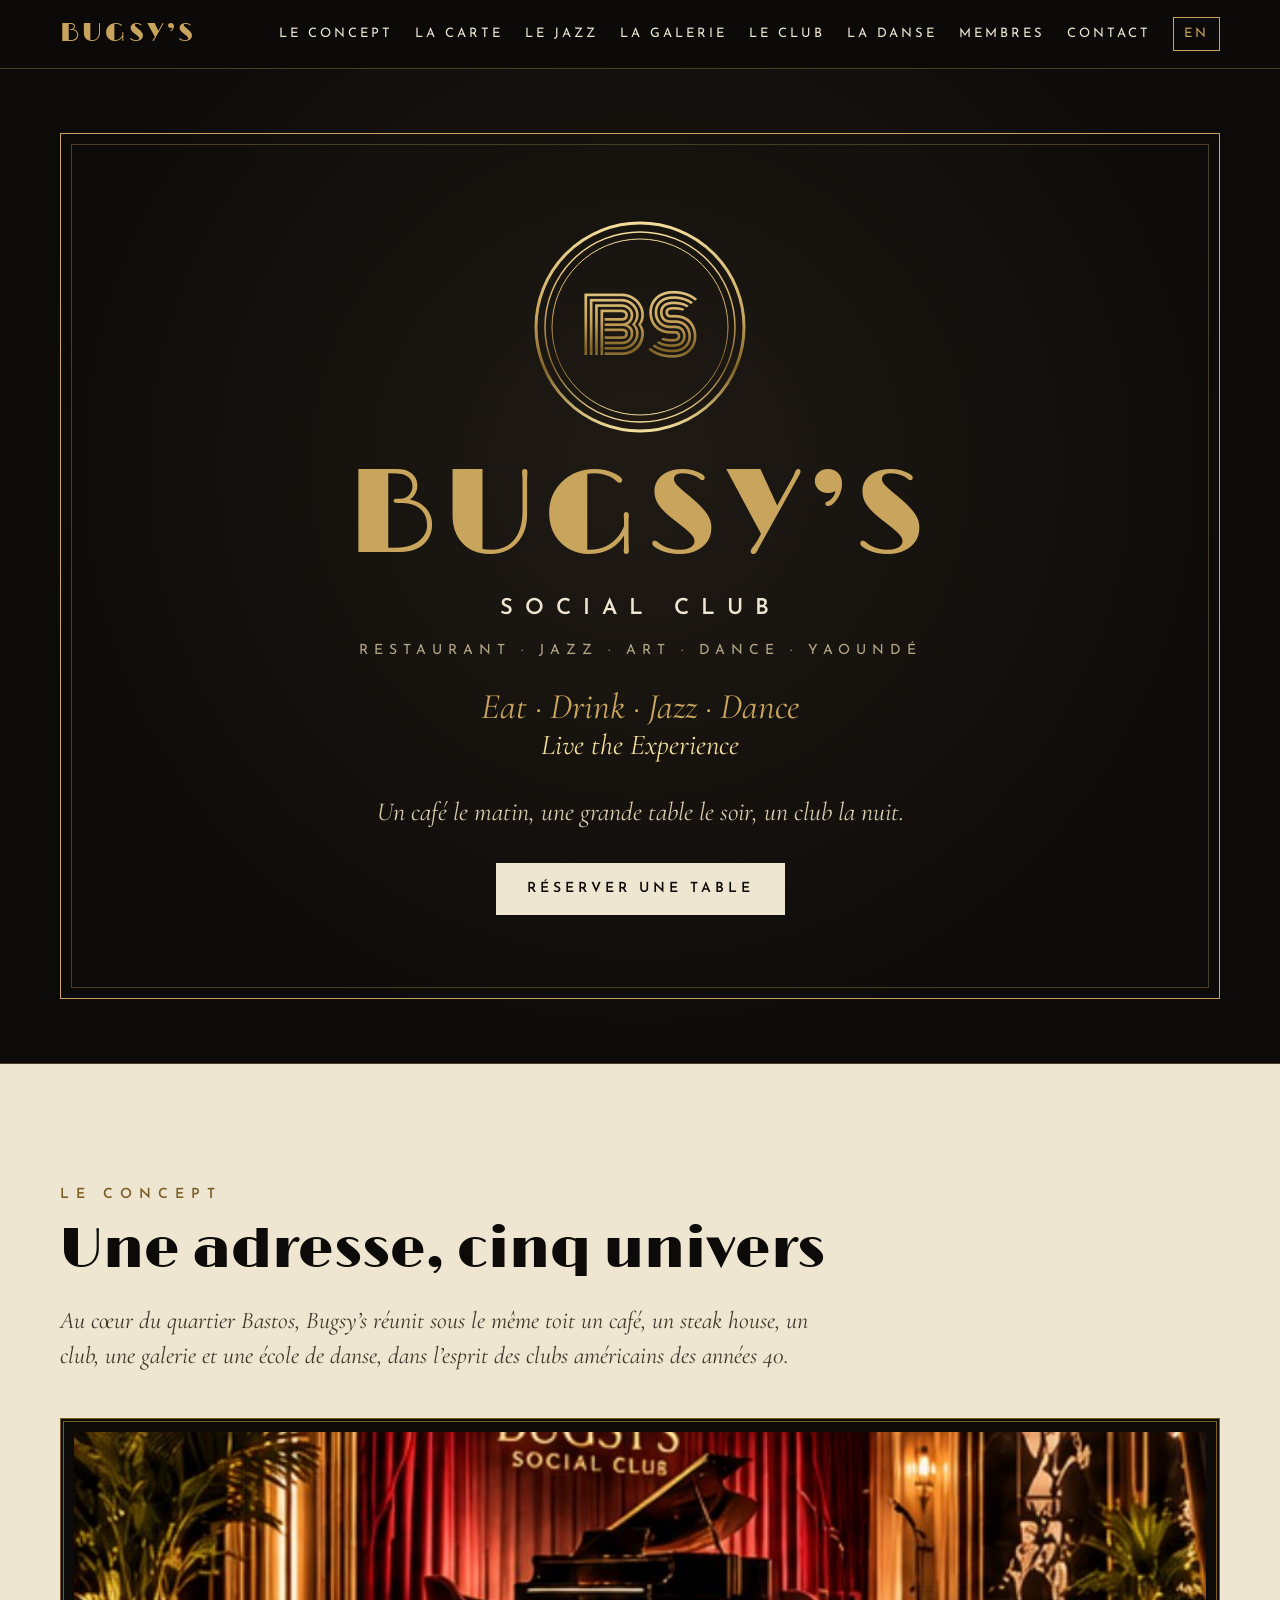
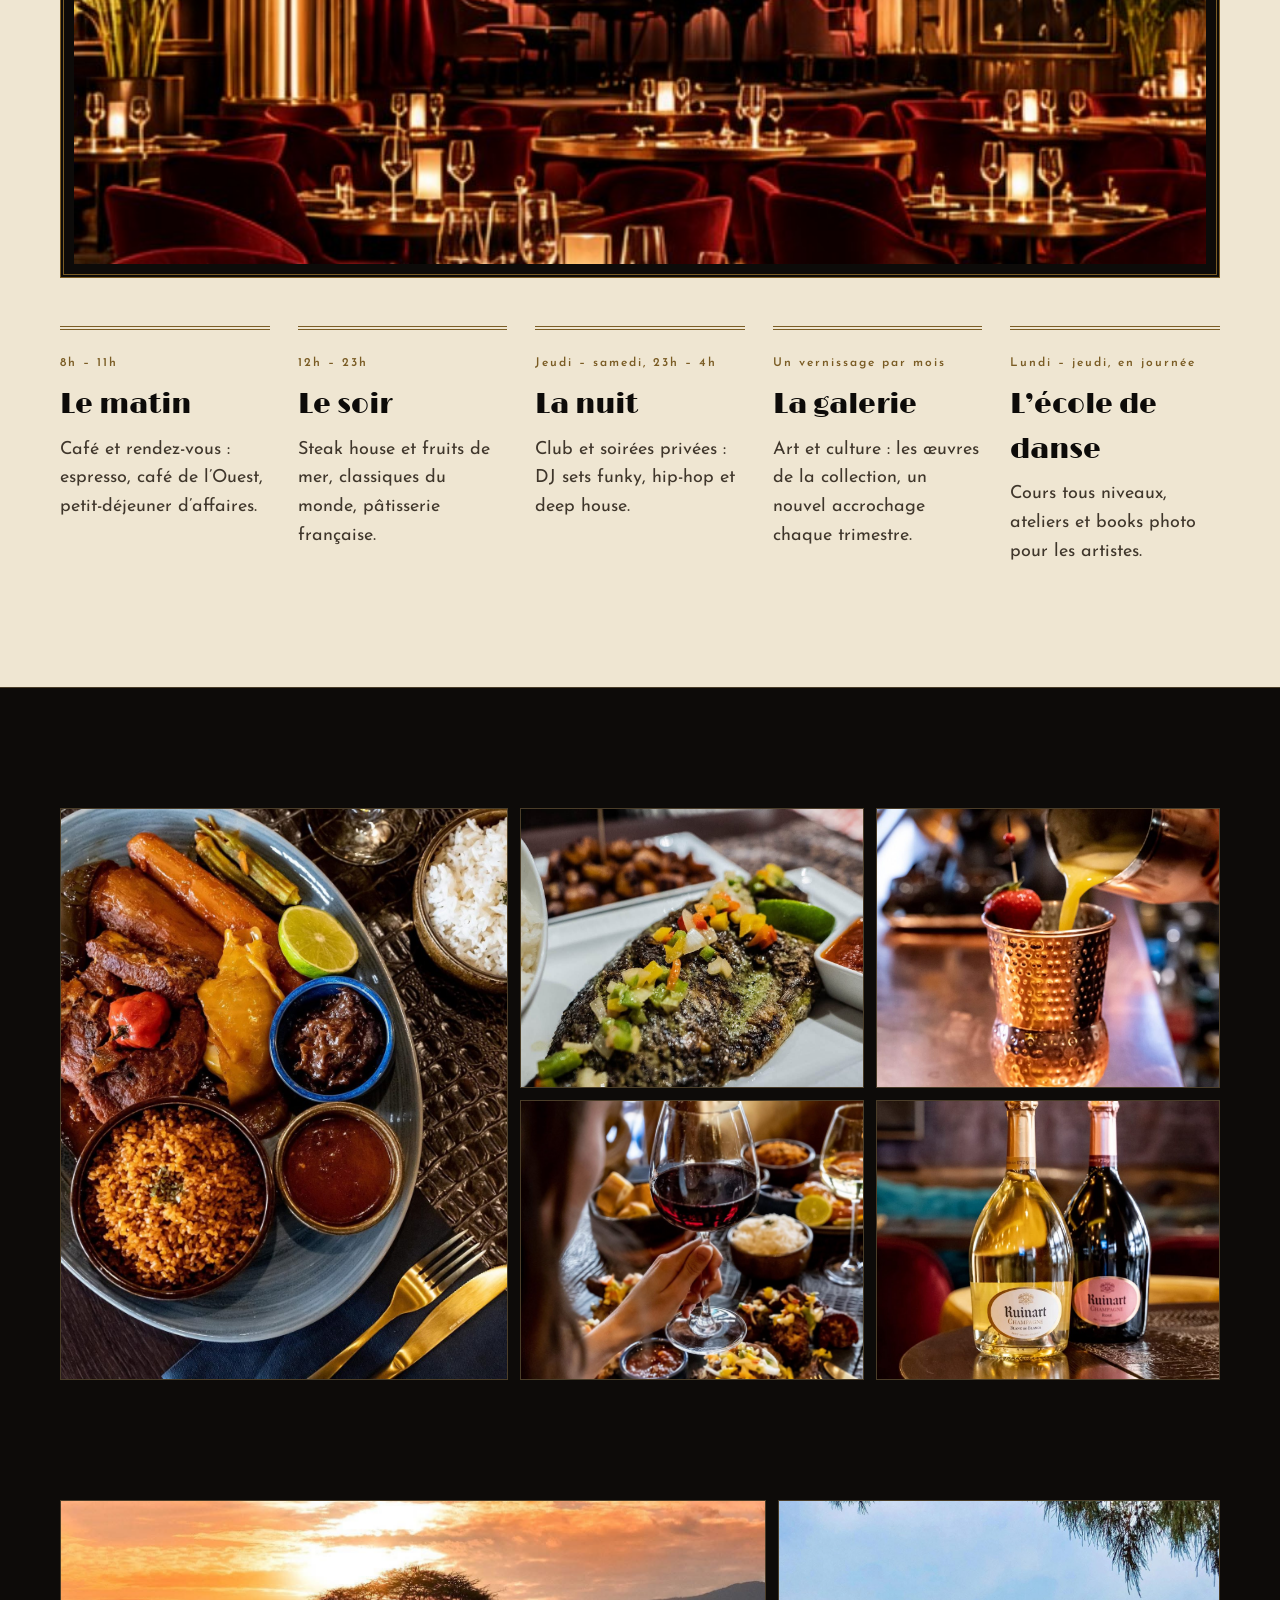
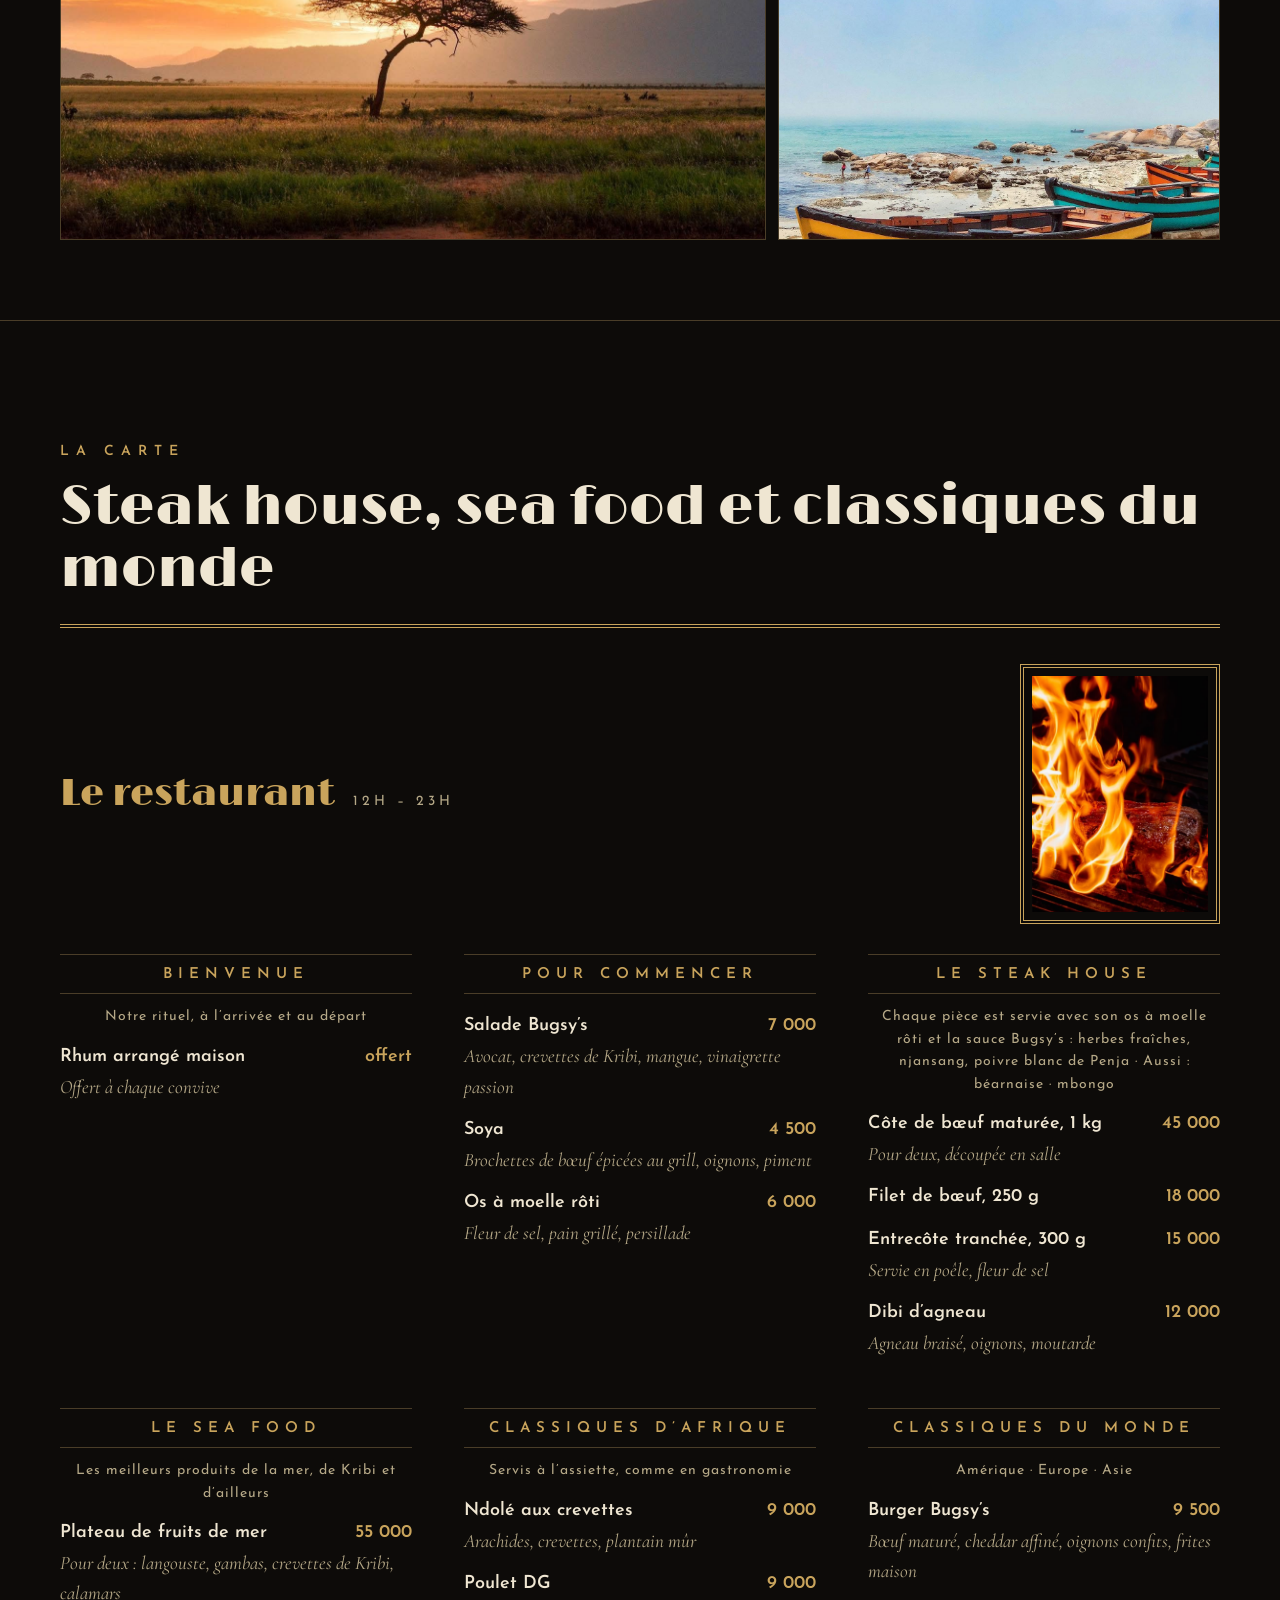
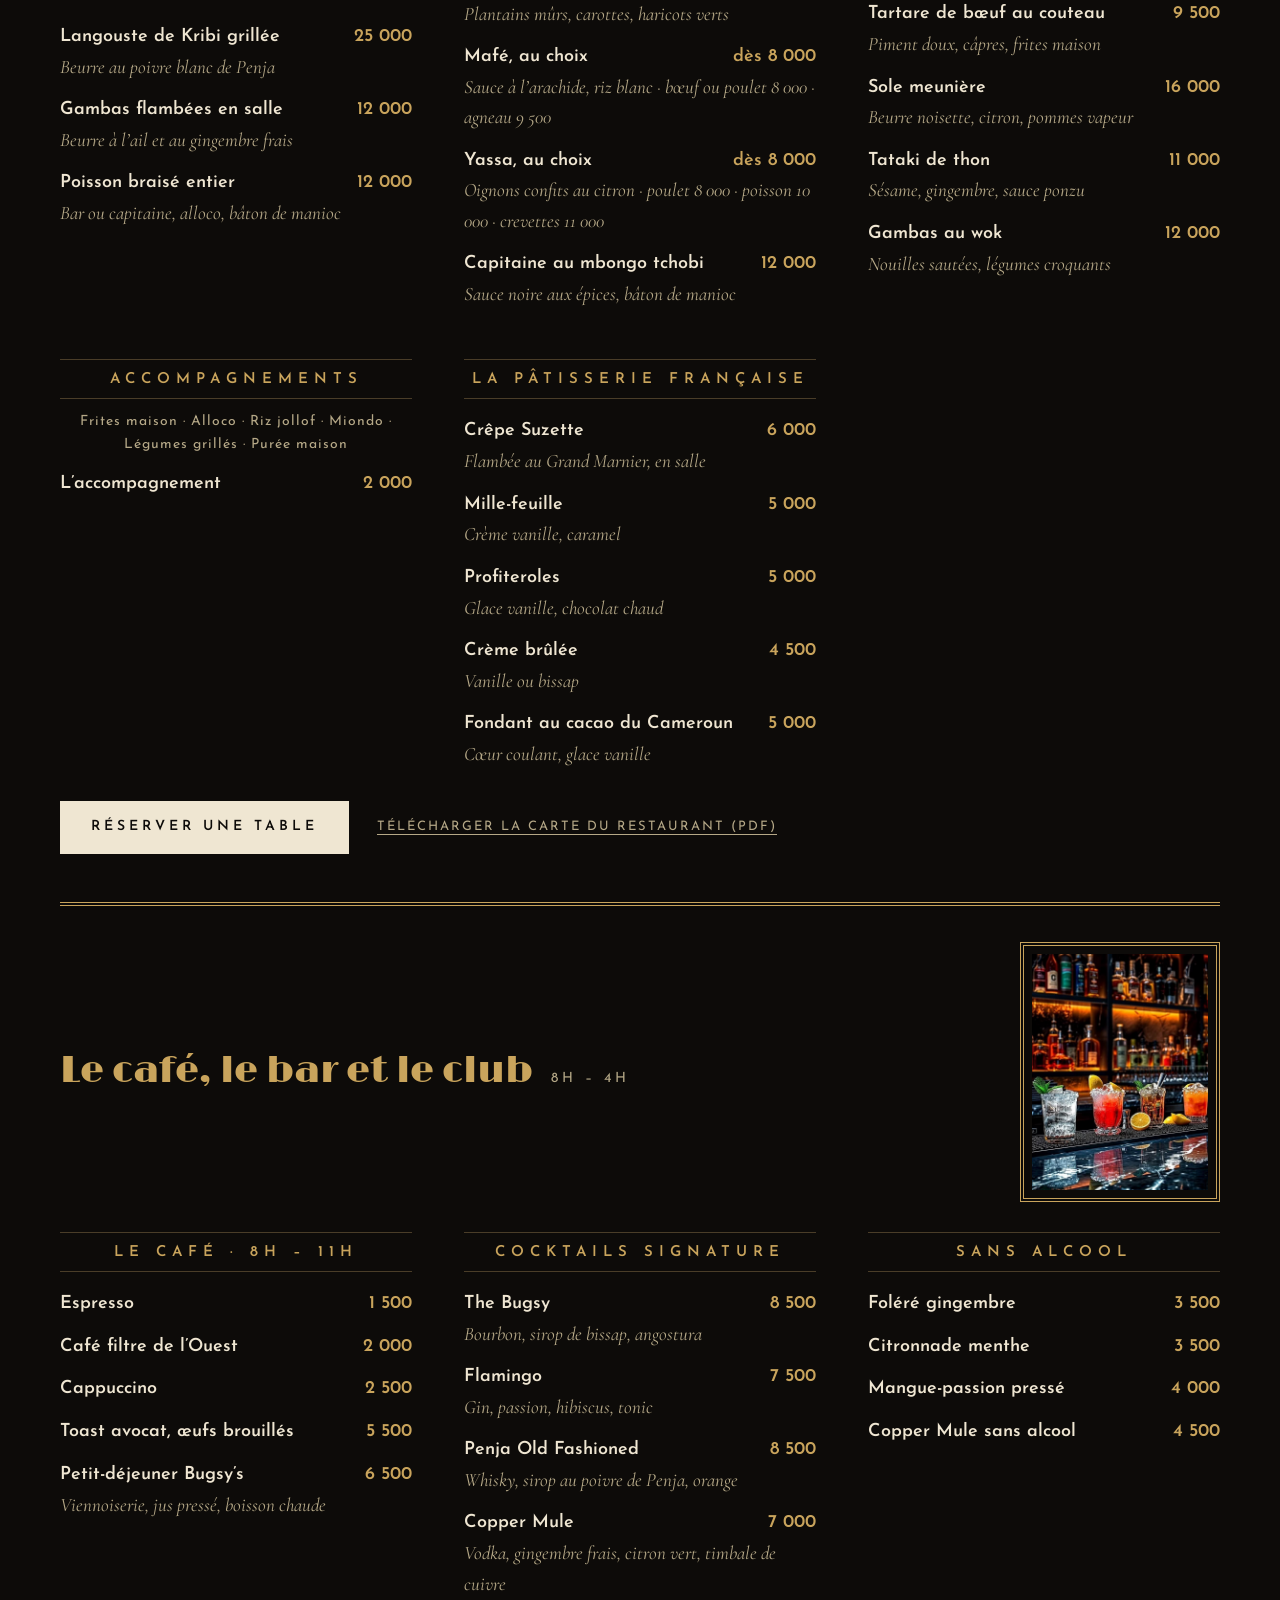
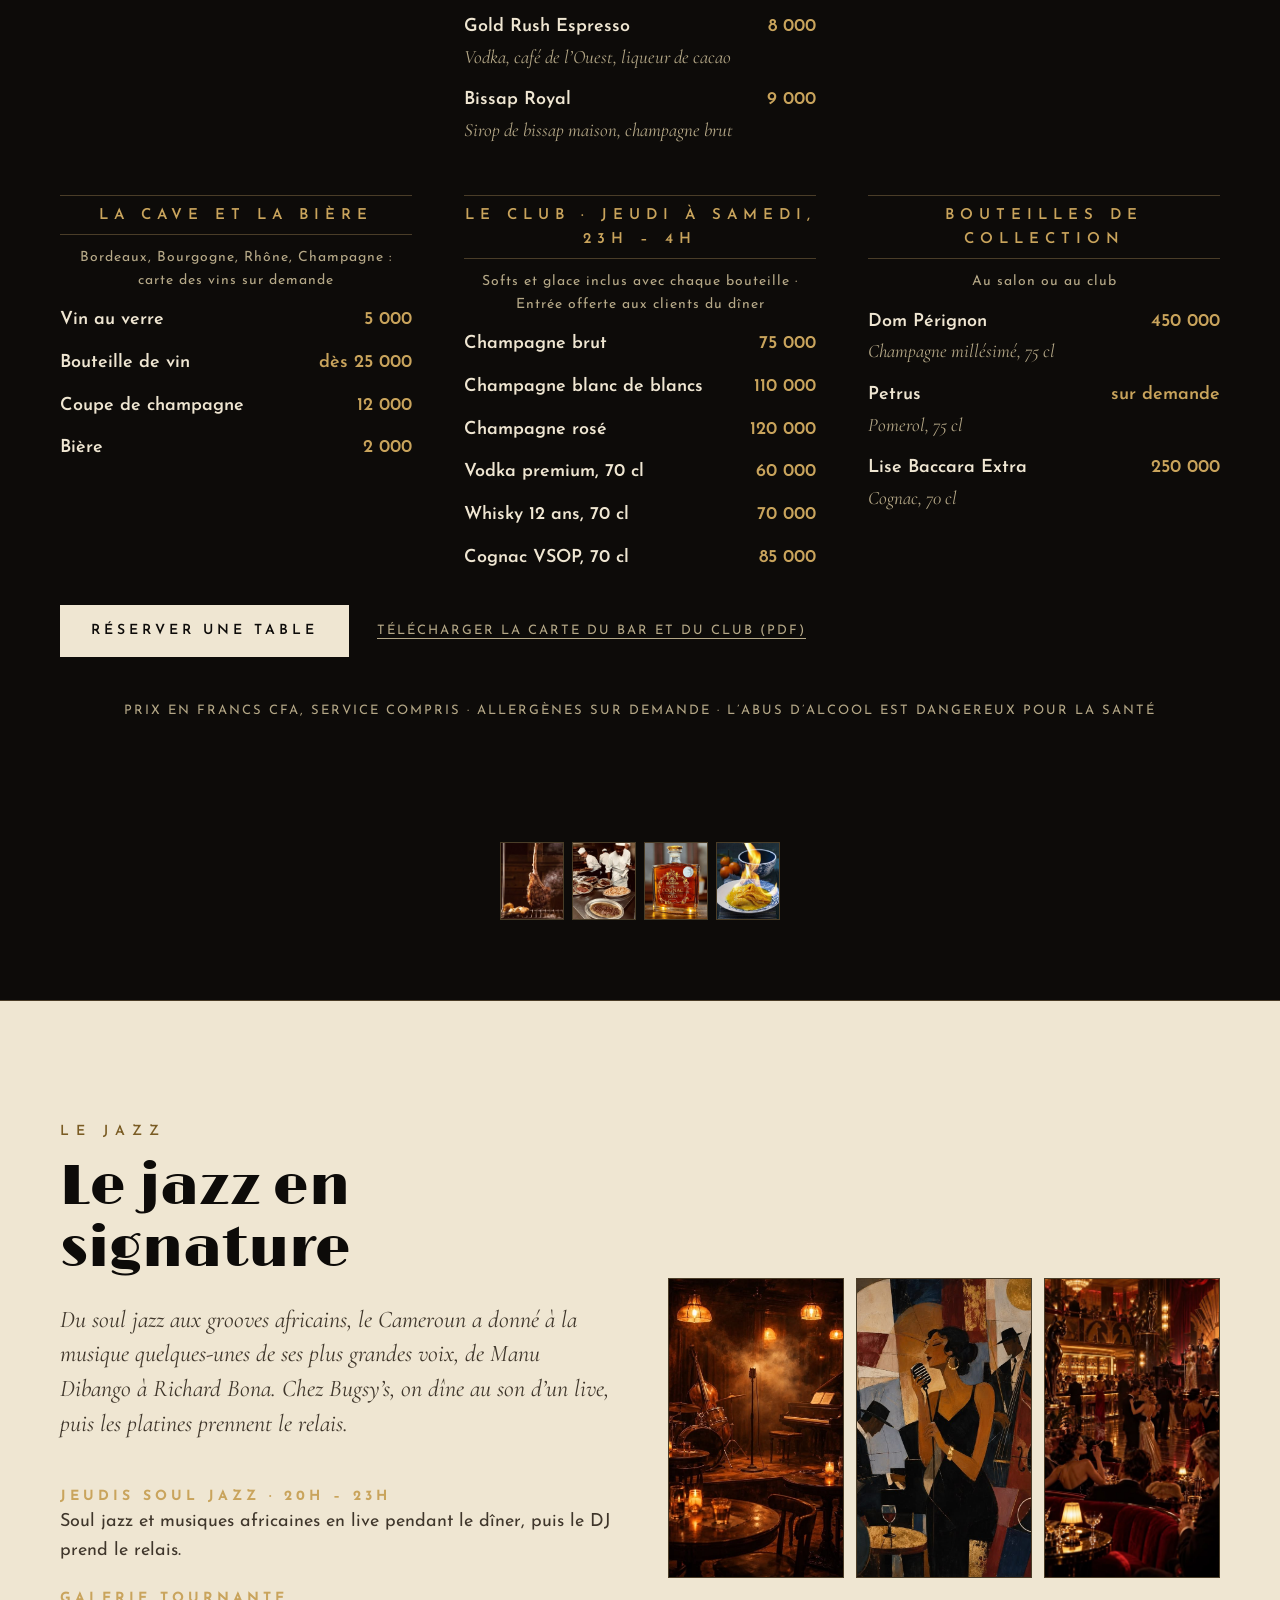
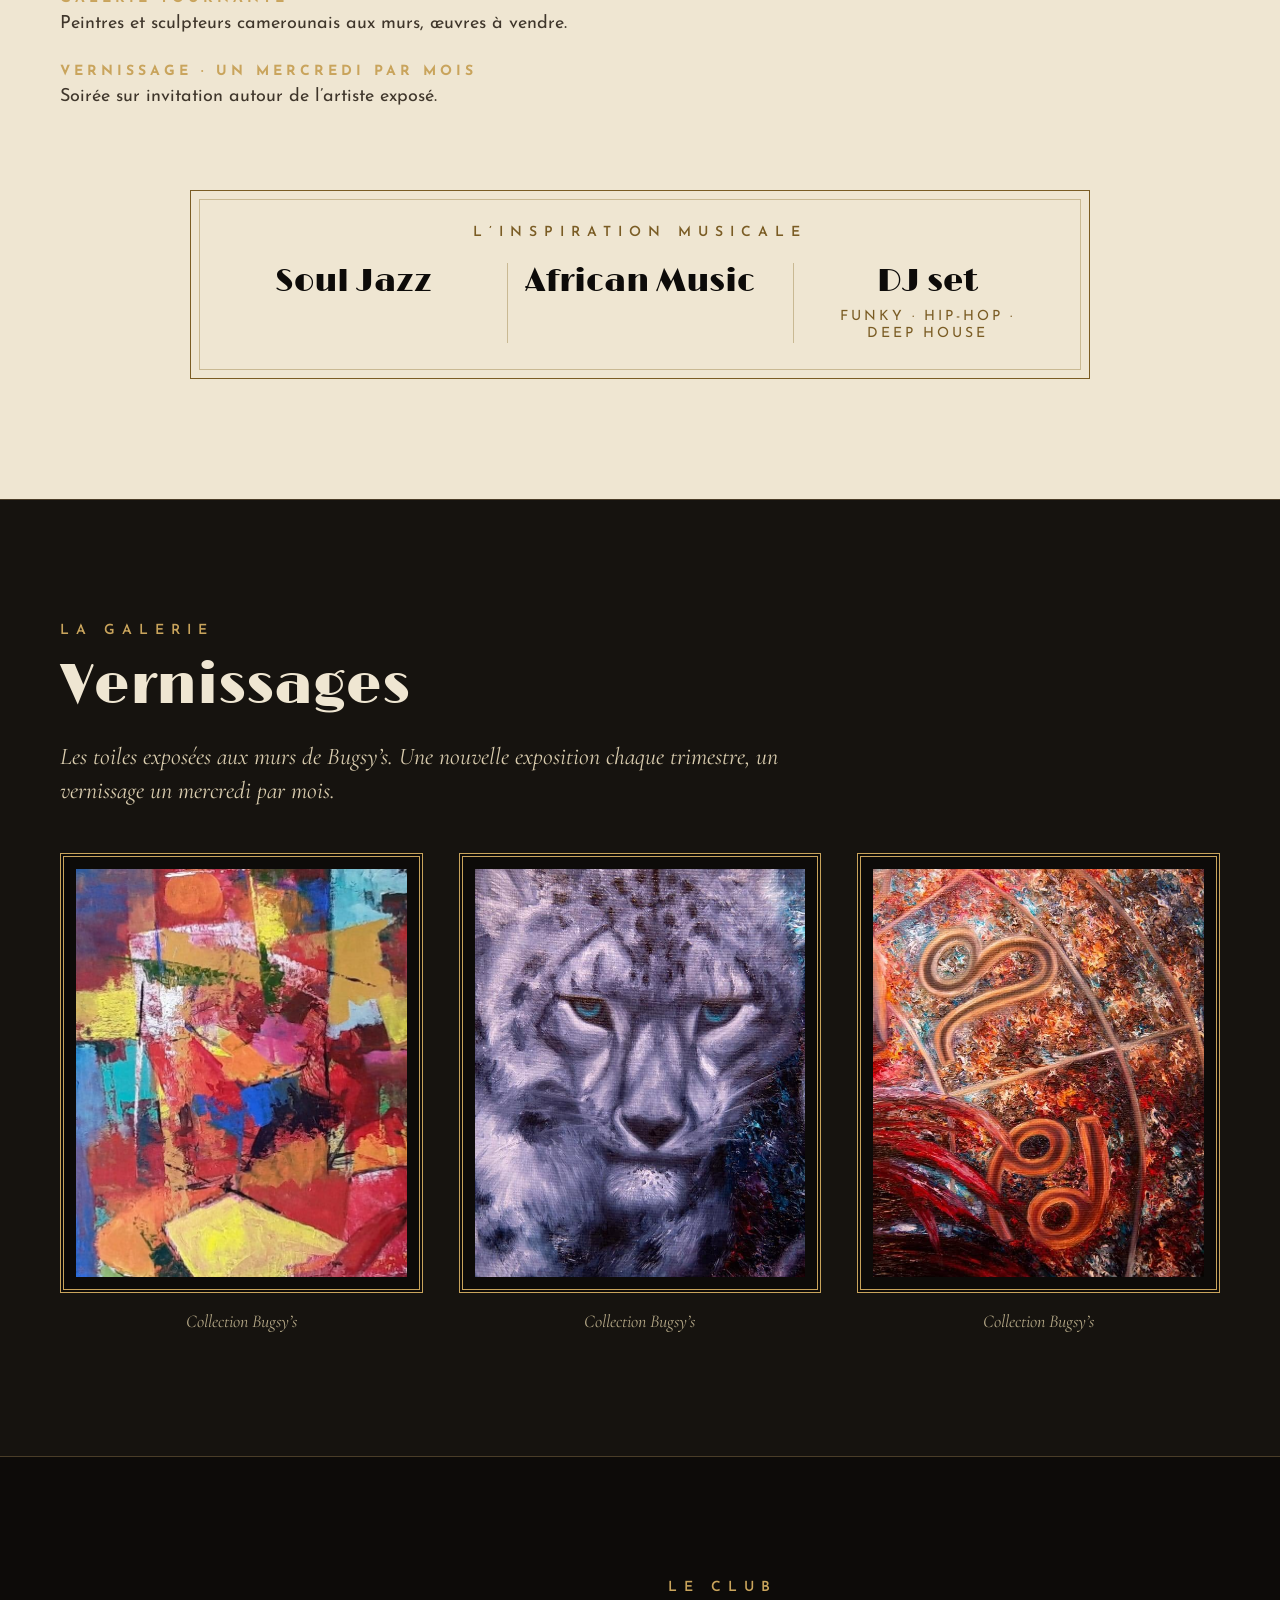
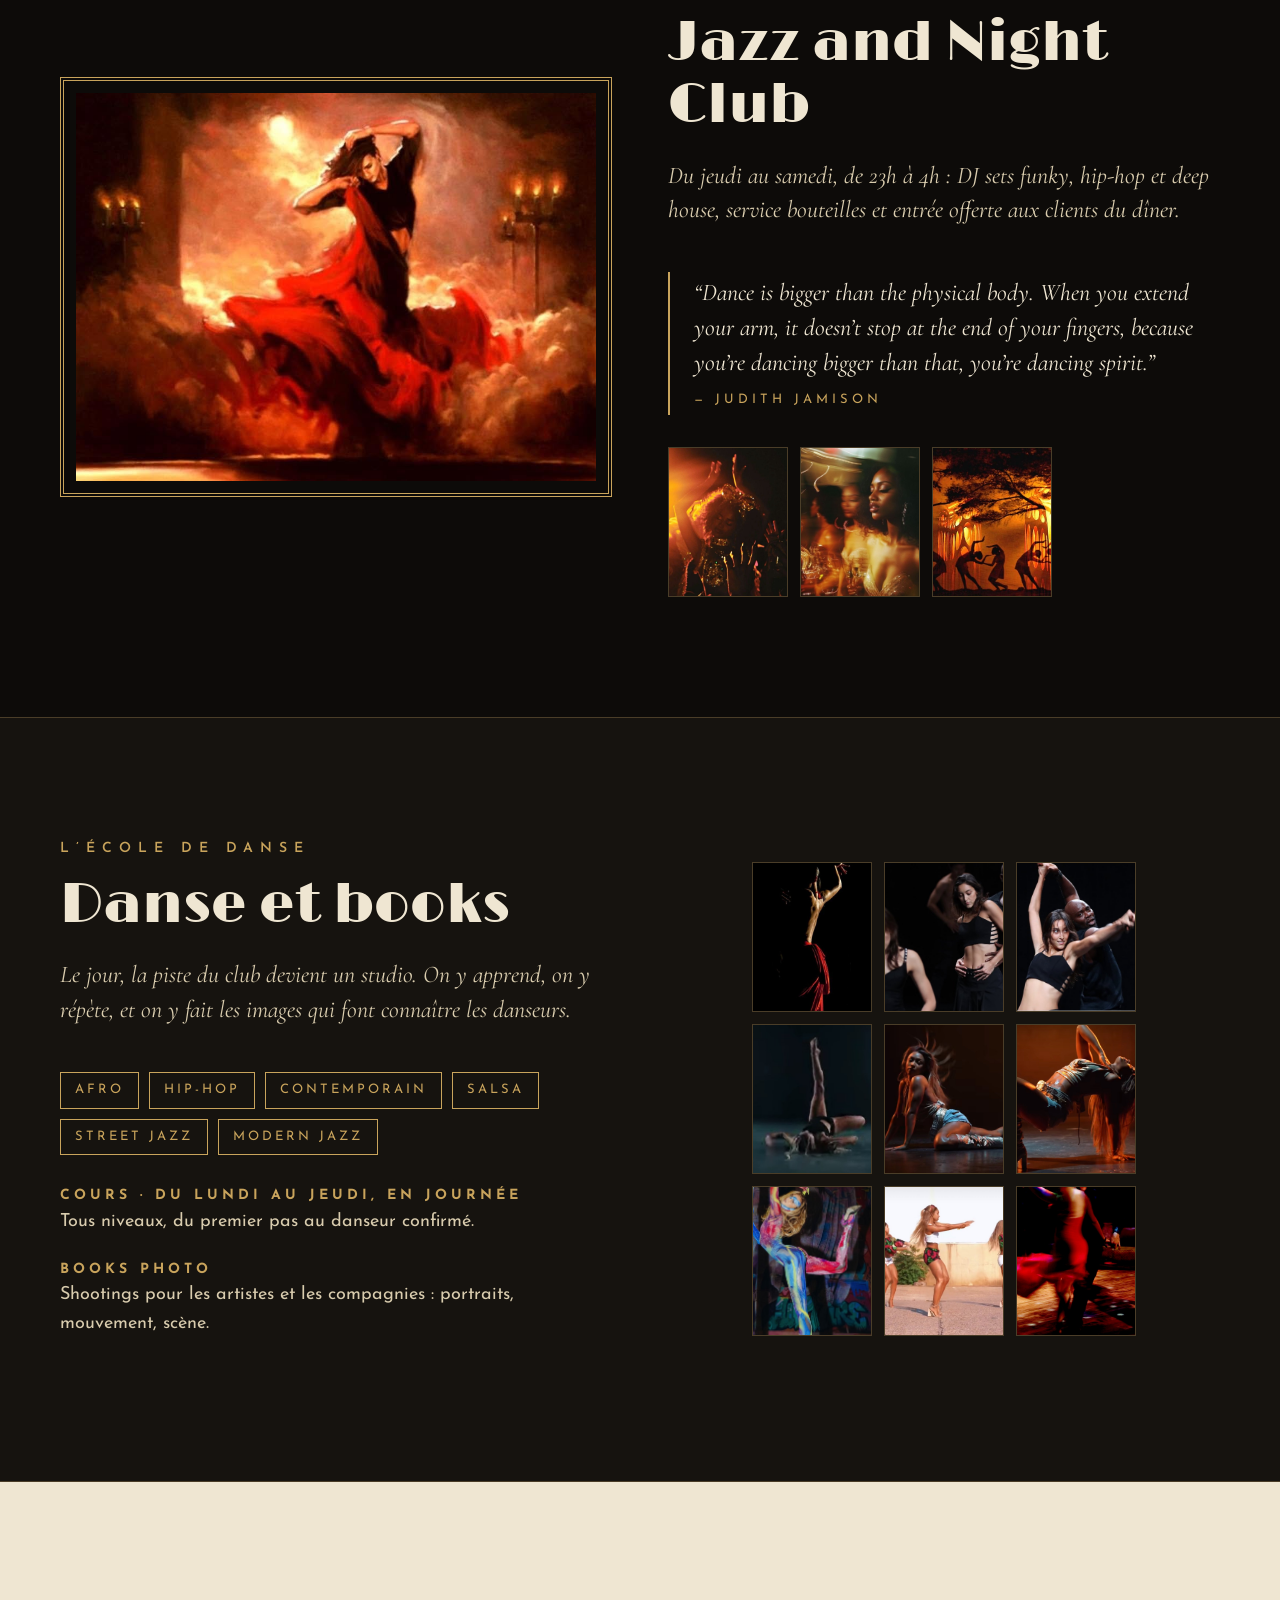
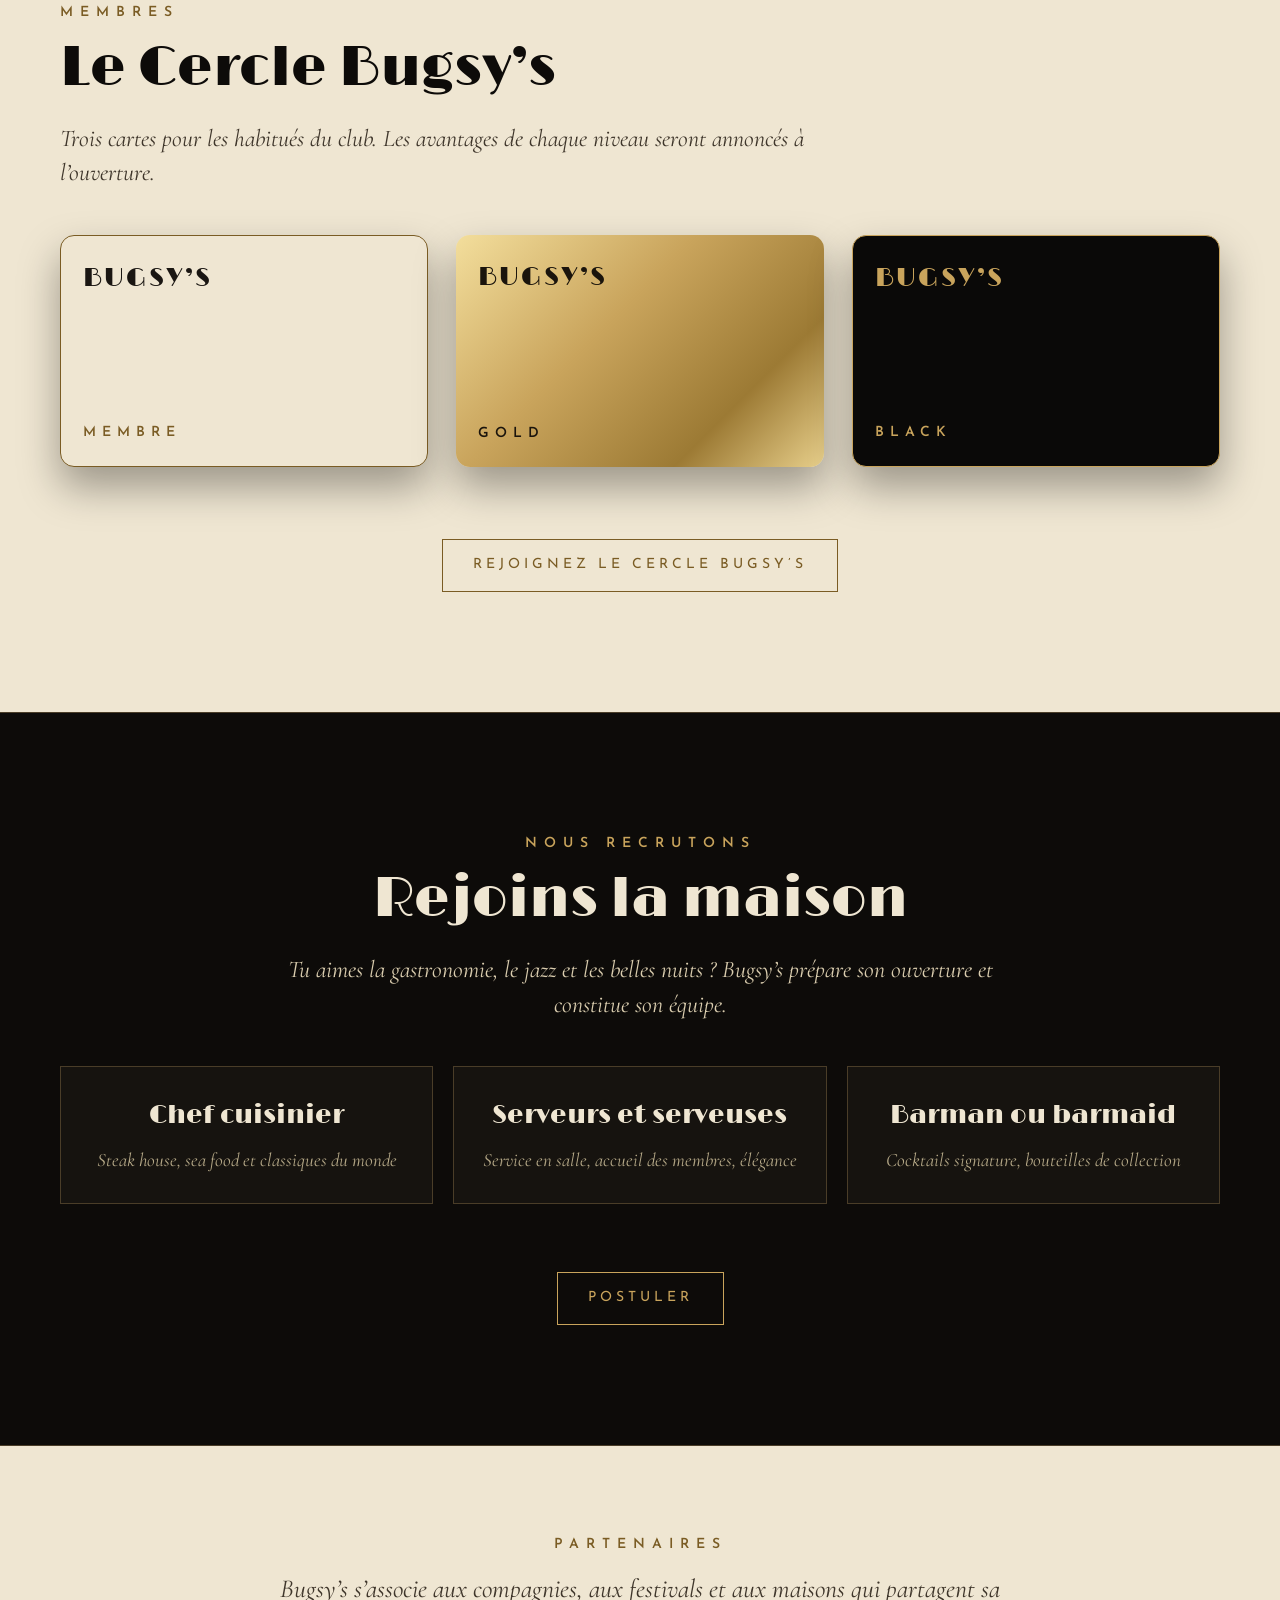
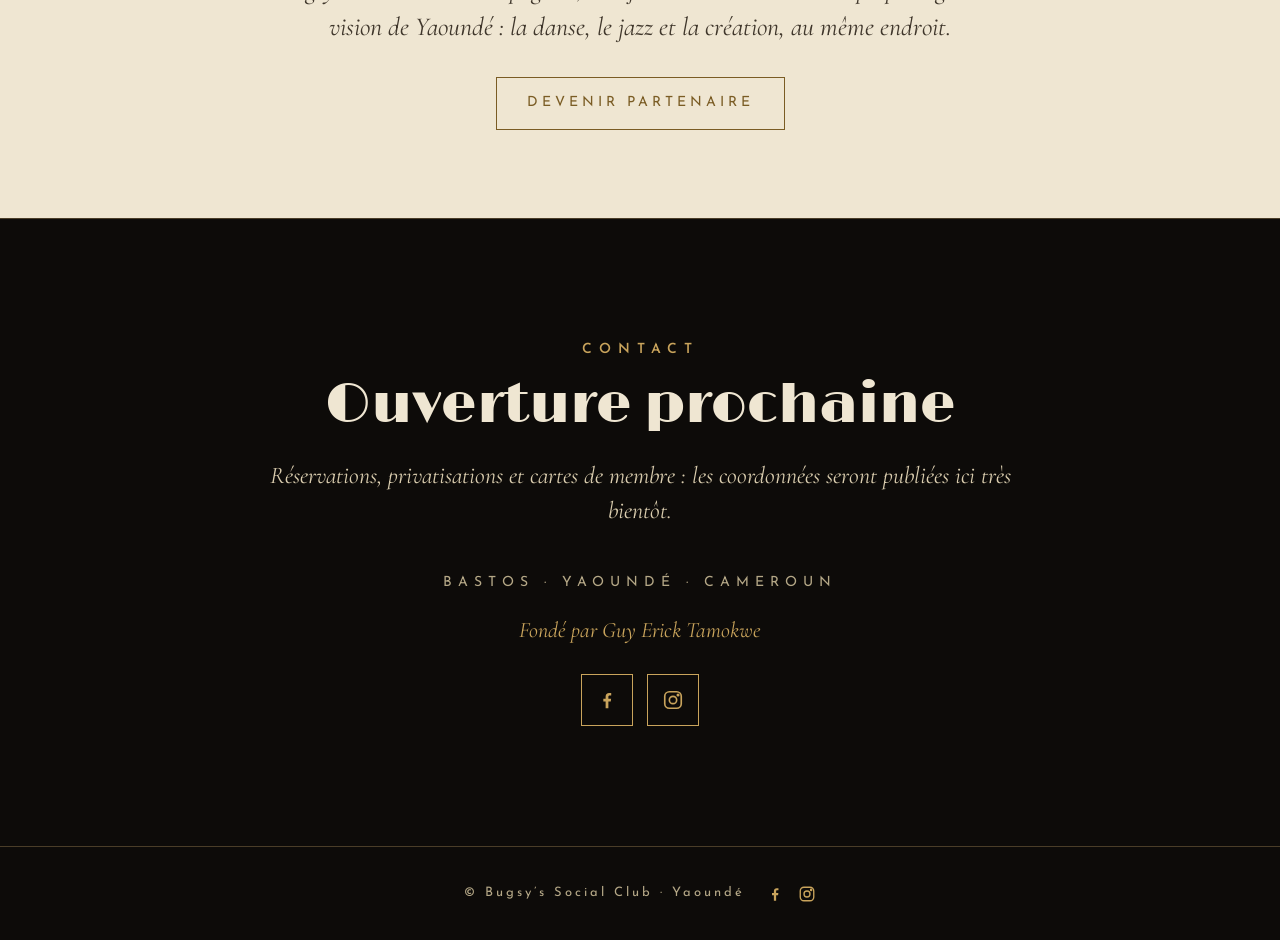
==== index.html @ 082ef9e2 "Citation de Judith Jamison : section Jazz and Night Club" ====
<!doctype html>
<html lang="fr">
<head>
<meta charset="utf-8">
<meta name="viewport" content="width=device-width, initial-scale=1">
<title>Bugsy’s Social Club — Café, steak house & club à Yaoundé</title>
<meta name="description" content="Bugsy’s Social Club, à Bastos, Yaoundé : café le matin, steak house et fruits de mer le jour, soul jazz et musiques africaines le jeudi, DJ sets funky, hip-hop et deep house la nuit.">
<meta name="google-site-verification" content="RqMSrApwnwL7EWHjoufAK615FxAHIwPgRF8zSP913zs">
<link rel="canonical" href="https://bugsys-club.github.io/bugsysclub/">
<link rel="alternate" hreflang="fr" href="https://bugsys-club.github.io/bugsysclub/">
<link rel="alternate" hreflang="en" href="https://bugsys-club.github.io/bugsysclub/en/">
<meta property="og:title" content="Bugsy’s Social Club — Café, steak house & club à Yaoundé">
<meta property="og:description" content="Bugsy’s Social Club, à Bastos, Yaoundé : café le matin, steak house et fruits de mer le jour, soul jazz et musiques africaines le jeudi, DJ sets funky, hip-hop et deep house la nuit.">
<meta property="og:image" content="https://bugsys-club.github.io/bugsysclub/assets/img/plateau.jpg">
<meta property="og:url" content="https://bugsys-club.github.io/bugsysclub/">
<link rel="preconnect" href="https://fonts.googleapis.com">
<link rel="preconnect" href="https://fonts.gstatic.com" crossorigin>
<link href="https://fonts.googleapis.com/css2?family=Limelight&family=Monoton&family=Josefin+Sans:wght@400;600&family=Cormorant+Garamond:ital,wght@1,500&display=swap" rel="stylesheet">
<link rel="stylesheet" href="assets/style.css">
<link rel="icon" href="assets/favicon.svg" type="image/svg+xml">
<meta name="twitter:card" content="summary_large_image">
<script type="application/ld+json">{"@context": "https://schema.org", "@type": ["Restaurant", "BarOrPub"], "name": "Bugsy’s Social Club", "url": "https://bugsys-club.github.io/bugsysclub/", "description": "Bugsy’s Social Club, à Bastos, Yaoundé : café le matin, steak house et fruits de mer le jour, soul jazz et musiques africaines le jeudi, DJ sets funky, hip-hop et deep house la nuit.", "image": "https://bugsys-club.github.io/bugsysclub/assets/img/plateau.jpg", "servesCuisine": ["Steakhouse", "Seafood", "Cameroonian", "African", "French", "International"], "address": {"@type": "PostalAddress", "addressLocality": "Yaoundé", "addressRegion": "Bastos", "addressCountry": "CM"}, "inLanguage": "fr", "founder": {"@type": "Person", "name": "Guy Erick Tamokwe", "sameAs": ["https://www.instagram.com/guyericktamokwe/"]}, "sameAs": ["https://www.facebook.com/share/19V8M8bjyL/"]}</script>
</head>
<body>
<header class="header"><div class="wrap">
  <a class="brand" href="#top">BUGSY’S</a>
  <nav class="nav"><a href="#concept">Le concept</a><a href="#carte">La carte</a><a href="#jazz">Le jazz</a><a href="#galerie">La galerie</a><a href="#club">Le club</a><a href="#danse">La danse</a><a href="#membres">Membres</a><a href="#contact">Contact</a><a class="lang" href="en/" hreflang="en">EN</a><button class="burger" type="button" aria-expanded="false" aria-controls="sommaire">Sommaire</button></nav>
</div></header>
<div class="sommaire" id="sommaire" hidden>
  <p class="sommaire-titre">Sommaire</p>
  <ol><li><a href="#concept">Le concept</a></li><li><a href="#carte">La carte</a></li><li><a href="#jazz">Le jazz</a></li><li><a href="#galerie">La galerie</a></li><li><a href="#club">Le club</a></li><li><a href="#danse">La danse</a></li><li><a href="#membres">Membres</a></li><li><a href="#contact">Contact</a></li></ol>
  <button class="fermer" type="button">Fermer</button>
</div>
<script>
(function () {
  var b = document.querySelector('.burger'), s = document.getElementById('sommaire');
  function ouvrir(o) { s.hidden = !o; b.setAttribute('aria-expanded', o); document.body.style.overflow = o ? 'hidden' : ''; }
  b.addEventListener('click', function () { ouvrir(s.hidden); });
  s.querySelector('.fermer').addEventListener('click', function () { ouvrir(false); });
  s.querySelectorAll('a').forEach(function (a) { a.addEventListener('click', function () { ouvrir(false); }); });
})();
</script>
<main id="top">
<section class="hero"><div class="wrap"><div class="hero-frame"><div class="hero-inner">
  <svg viewBox="0 0 220 220" role="img" aria-label="Monogramme BS de Bugsy’s Social Club">
  <defs><linearGradient id="or" x1="0" y1="0" x2="0" y2="1">
    <stop offset="0" stop-color="#F3DE9C"/><stop offset="0.45" stop-color="#C9A45C"/>
    <stop offset="0.7" stop-color="#7E6127"/><stop offset="1" stop-color="#F3DE9C"/></linearGradient></defs>
  <circle cx="110" cy="110" r="104" fill="none" stroke="url(#or)" stroke-width="3"/>
  <circle cx="110" cy="110" r="95" fill="none" stroke="url(#or)" stroke-width="1.5"/>
  <circle cx="110" cy="110" r="88" fill="none" stroke="url(#or)" stroke-width="1"/>
  <text x="110" y="138" text-anchor="middle" font-family="Monoton, serif" font-size="76" fill="url(#or)">BS</text>
</svg>
  <h1>BUGSY’S</h1>
  <p class="club">SOCIAL CLUB</p>
  <p class="sous">Restaurant · Jazz · Art · Dance · Yaoundé</p>
  <p class="signature">Eat · Drink · Jazz · Dance<span>Live the Experience</span></p>
  <p class="accroche">Un café le matin, une grande table le soir, un club la nuit.</p>
  <a class="btn btn-plein" href="#contact" data-objet="Réservation">Réserver une table</a>
</div></div></div></section>

<section class="section clair" id="concept"><div class="wrap">
  <p class="eyebrow">Le concept</p>
  <h2>Une adresse, cinq univers</h2>
  <p class="intro">Au cœur du quartier Bastos, Bugsy’s réunit sous le même toit un café, un steak house, un club, une galerie et une école de danse, dans l’esprit des clubs américains des années 40.</p>
  <figure class="ambiance"><img src="assets/img/ambiance-salle.jpg" alt="La salle de Bugsy’s : banquettes de velours rouge, lustre, scène et piano à queue" loading="lazy"></figure>
  <div class="trois cinq"><div class="temps"><div class="heure">8h – 11h</div><h3>Le matin</h3><p>Café et rendez-vous : espresso, café de l’Ouest, petit-déjeuner d’affaires.</p></div><div class="temps"><div class="heure">12h – 23h</div><h3>Le soir</h3><p>Steak house et fruits de mer, classiques du monde, pâtisserie française.</p></div><div class="temps"><div class="heure">Jeudi – samedi, 23h – 4h</div><h3>La nuit</h3><p>Club et soirées privées : DJ sets funky, hip-hop et deep house.</p></div><div class="temps"><div class="heure">Un vernissage par mois</div><h3>La galerie</h3><p>Art et culture : les œuvres de la collection, un nouvel accrochage chaque trimestre.</p></div><div class="temps"><div class="heure">Lundi – jeudi, en journée</div><h3>L’école de danse</h3><p>Cours tous niveaux, ateliers et books photo pour les artistes.</p></div></div>
</div></section>

<section class="section"><div class="wrap"><div class="galerie"><img src="assets/img/plateau.jpg" alt="Grand plateau de viandes braisées, riz rouge et sauces maison" loading="lazy"><img src="assets/img/poisson.jpg" alt="Poisson braisé, salsa de poivrons et citron vert" loading="lazy"><img src="assets/img/cocktail.jpg" alt="Cocktail servi dans une timbale en cuivre" loading="lazy"><img src="assets/img/vin.jpg" alt="Verre de vin rouge au-dessus d’une table garnie" loading="lazy"><img src="assets/img/champagne.jpg" alt="Champagnes sur une table du lounge" loading="lazy"></div></div></section>

<section class="section illustrations"><div class="wrap"><div class="racines">
    <img src="assets/img/savane.jpg" alt="Acacia solitaire dans la savane au coucher du soleil" loading="lazy">
    <img src="assets/img/barques.jpg" alt="Barques de pêche colorées sur une plage africaine" loading="lazy">
</div></div></section>

<section class="section" id="carte"><div class="wrap">
  <p class="eyebrow">La carte</p>
  <h2>Steak house, sea food et classiques du monde</h2>
  <div class="volet"><div class="volet-tete"><p class="volet-titre">Le restaurant <span>12h – 23h</span></p><img src="assets/img/grill-flammes.jpg" alt="Pièce de bœuf saisie dans les flammes du grill" loading="lazy"></div><div class="carte"><div class="rubrique"><h3>Bienvenue</h3><p class="note">Notre rituel, à l’arrivée et au départ</p><p class="plat"><span class="ligne"><strong>Rhum arrangé maison</strong><b class="prix">offert</b></span><span class="desc">Offert à chaque convive</span></p></div><div class="rubrique"><h3>Pour commencer</h3><p class="plat"><span class="ligne"><strong>Salade Bugsy’s</strong><b class="prix">7 000</b></span><span class="desc">Avocat, crevettes de Kribi, mangue, vinaigrette passion</span></p><p class="plat"><span class="ligne"><strong>Soya</strong><b class="prix">4 500</b></span><span class="desc">Brochettes de bœuf épicées au grill, oignons, piment</span></p><p class="plat"><span class="ligne"><strong>Os à moelle rôti</strong><b class="prix">6 000</b></span><span class="desc">Fleur de sel, pain grillé, persillade</span></p></div><div class="rubrique"><h3>Le Steak House</h3><p class="note">Chaque pièce est servie avec son os à moelle rôti et la sauce Bugsy’s : herbes fraîches, njansang, poivre blanc de Penja · Aussi : béarnaise · mbongo</p><p class="plat"><span class="ligne"><strong>Côte de bœuf maturée, 1 kg</strong><b class="prix">45 000</b></span><span class="desc">Pour deux, découpée en salle</span></p><p class="plat"><span class="ligne"><strong>Filet de bœuf, 250 g</strong><b class="prix">18 000</b></span></p><p class="plat"><span class="ligne"><strong>Entrecôte tranchée, 300 g</strong><b class="prix">15 000</b></span><span class="desc">Servie en poêle, fleur de sel</span></p><p class="plat"><span class="ligne"><strong>Dibi d’agneau</strong><b class="prix">12 000</b></span><span class="desc">Agneau braisé, oignons, moutarde</span></p></div><div class="rubrique"><h3>Le Sea Food</h3><p class="note">Les meilleurs produits de la mer, de Kribi et d’ailleurs</p><p class="plat"><span class="ligne"><strong>Plateau de fruits de mer</strong><b class="prix">55 000</b></span><span class="desc">Pour deux : langouste, gambas, crevettes de Kribi, calamars</span></p><p class="plat"><span class="ligne"><strong>Langouste de Kribi grillée</strong><b class="prix">25 000</b></span><span class="desc">Beurre au poivre blanc de Penja</span></p><p class="plat"><span class="ligne"><strong>Gambas flambées en salle</strong><b class="prix">12 000</b></span><span class="desc">Beurre à l’ail et au gingembre frais</span></p><p class="plat"><span class="ligne"><strong>Poisson braisé entier</strong><b class="prix">12 000</b></span><span class="desc">Bar ou capitaine, alloco, bâton de manioc</span></p></div><div class="rubrique"><h3>Classiques d’Afrique</h3><p class="note">Servis à l’assiette, comme en gastronomie</p><p class="plat"><span class="ligne"><strong>Ndolé aux crevettes</strong><b class="prix">9 000</b></span><span class="desc">Arachides, crevettes, plantain mûr</span></p><p class="plat"><span class="ligne"><strong>Poulet DG</strong><b class="prix">9 000</b></span><span class="desc">Plantains mûrs, carottes, haricots verts</span></p><p class="plat"><span class="ligne"><strong>Mafé, au choix</strong><b class="prix">dès 8 000</b></span><span class="desc">Sauce à l’arachide, riz blanc · bœuf ou poulet 8 000 · agneau 9 500</span></p><p class="plat"><span class="ligne"><strong>Yassa, au choix</strong><b class="prix">dès 8 000</b></span><span class="desc">Oignons confits au citron · poulet 8 000 · poisson 10 000 · crevettes 11 000</span></p><p class="plat"><span class="ligne"><strong>Capitaine au mbongo tchobi</strong><b class="prix">12 000</b></span><span class="desc">Sauce noire aux épices, bâton de manioc</span></p></div><div class="rubrique"><h3>Classiques du monde</h3><p class="note">Amérique · Europe · Asie</p><p class="plat"><span class="ligne"><strong>Burger Bugsy’s</strong><b class="prix">9 500</b></span><span class="desc">Bœuf maturé, cheddar affiné, oignons confits, frites maison</span></p><p class="plat"><span class="ligne"><strong>Tartare de bœuf au couteau</strong><b class="prix">9 500</b></span><span class="desc">Piment doux, câpres, frites maison</span></p><p class="plat"><span class="ligne"><strong>Sole meunière</strong><b class="prix">16 000</b></span><span class="desc">Beurre noisette, citron, pommes vapeur</span></p><p class="plat"><span class="ligne"><strong>Tataki de thon</strong><b class="prix">11 000</b></span><span class="desc">Sésame, gingembre, sauce ponzu</span></p><p class="plat"><span class="ligne"><strong>Gambas au wok</strong><b class="prix">12 000</b></span><span class="desc">Nouilles sautées, légumes croquants</span></p></div><div class="rubrique"><h3>Accompagnements</h3><p class="note">Frites maison · Alloco · Riz jollof · Miondo · Légumes grillés · Purée maison</p><p class="plat"><span class="ligne"><strong>L’accompagnement</strong><b class="prix">2 000</b></span></p></div><div class="rubrique"><h3>La pâtisserie française</h3><p class="plat"><span class="ligne"><strong>Crêpe Suzette</strong><b class="prix">6 000</b></span><span class="desc">Flambée au Grand Marnier, en salle</span></p><p class="plat"><span class="ligne"><strong>Mille-feuille</strong><b class="prix">5 000</b></span><span class="desc">Crème vanille, caramel</span></p><p class="plat"><span class="ligne"><strong>Profiteroles</strong><b class="prix">5 000</b></span><span class="desc">Glace vanille, chocolat chaud</span></p><p class="plat"><span class="ligne"><strong>Crème brûlée</strong><b class="prix">4 500</b></span><span class="desc">Vanille ou bissap</span></p><p class="plat"><span class="ligne"><strong>Fondant au cacao du Cameroun</strong><b class="prix">5 000</b></span><span class="desc">Cœur coulant, glace vanille</span></p></div></div><div class="volet-actions"><a class="btn btn-plein" href="#contact" data-objet="Réservation">Réserver une table</a><a class="lien-pdf" href="assets/cartes/bugsys-carte-restaurant.pdf" download>Télécharger la carte du restaurant (PDF)</a></div></div><div class="volet"><div class="volet-tete"><p class="volet-titre">Le café, le bar et le club <span>8h – 4h</span></p><img src="assets/img/bar-cocktails.jpg" alt="Cocktails alignés sur le comptoir du bar, bouteilles éclairées en arrière-plan" loading="lazy"></div><div class="carte"><div class="rubrique"><h3>Le café · 8h – 11h</h3><p class="plat"><span class="ligne"><strong>Espresso</strong><b class="prix">1 500</b></span></p><p class="plat"><span class="ligne"><strong>Café filtre de l’Ouest</strong><b class="prix">2 000</b></span></p><p class="plat"><span class="ligne"><strong>Cappuccino</strong><b class="prix">2 500</b></span></p><p class="plat"><span class="ligne"><strong>Toast avocat, œufs brouillés</strong><b class="prix">5 500</b></span></p><p class="plat"><span class="ligne"><strong>Petit-déjeuner Bugsy’s</strong><b class="prix">6 500</b></span><span class="desc">Viennoiserie, jus pressé, boisson chaude</span></p></div><div class="rubrique"><h3>Cocktails signature</h3><p class="plat"><span class="ligne"><strong>The Bugsy</strong><b class="prix">8 500</b></span><span class="desc">Bourbon, sirop de bissap, angostura</span></p><p class="plat"><span class="ligne"><strong>Flamingo</strong><b class="prix">7 500</b></span><span class="desc">Gin, passion, hibiscus, tonic</span></p><p class="plat"><span class="ligne"><strong>Penja Old Fashioned</strong><b class="prix">8 500</b></span><span class="desc">Whisky, sirop au poivre de Penja, orange</span></p><p class="plat"><span class="ligne"><strong>Copper Mule</strong><b class="prix">7 000</b></span><span class="desc">Vodka, gingembre frais, citron vert, timbale de cuivre</span></p><p class="plat"><span class="ligne"><strong>Gold Rush Espresso</strong><b class="prix">8 000</b></span><span class="desc">Vodka, café de l’Ouest, liqueur de cacao</span></p><p class="plat"><span class="ligne"><strong>Bissap Royal</strong><b class="prix">9 000</b></span><span class="desc">Sirop de bissap maison, champagne brut</span></p></div><div class="rubrique"><h3>Sans alcool</h3><p class="plat"><span class="ligne"><strong>Foléré gingembre</strong><b class="prix">3 500</b></span></p><p class="plat"><span class="ligne"><strong>Citronnade menthe</strong><b class="prix">3 500</b></span></p><p class="plat"><span class="ligne"><strong>Mangue-passion pressé</strong><b class="prix">4 000</b></span></p><p class="plat"><span class="ligne"><strong>Copper Mule sans alcool</strong><b class="prix">4 500</b></span></p></div><div class="rubrique"><h3>La cave et la bière</h3><p class="note">Bordeaux, Bourgogne, Rhône, Champagne : carte des vins sur demande</p><p class="plat"><span class="ligne"><strong>Vin au verre</strong><b class="prix">5 000</b></span></p><p class="plat"><span class="ligne"><strong>Bouteille de vin</strong><b class="prix">dès 25 000</b></span></p><p class="plat"><span class="ligne"><strong>Coupe de champagne</strong><b class="prix">12 000</b></span></p><p class="plat"><span class="ligne"><strong>Bière</strong><b class="prix">2 000</b></span></p></div><div class="rubrique"><h3>Le club · jeudi à samedi, 23h – 4h</h3><p class="note">Softs et glace inclus avec chaque bouteille · Entrée offerte aux clients du dîner</p><p class="plat"><span class="ligne"><strong>Champagne brut</strong><b class="prix">75 000</b></span></p><p class="plat"><span class="ligne"><strong>Champagne blanc de blancs</strong><b class="prix">110 000</b></span></p><p class="plat"><span class="ligne"><strong>Champagne rosé</strong><b class="prix">120 000</b></span></p><p class="plat"><span class="ligne"><strong>Vodka premium, 70 cl</strong><b class="prix">60 000</b></span></p><p class="plat"><span class="ligne"><strong>Whisky 12 ans, 70 cl</strong><b class="prix">70 000</b></span></p><p class="plat"><span class="ligne"><strong>Cognac VSOP, 70 cl</strong><b class="prix">85 000</b></span></p></div><div class="rubrique"><h3>Bouteilles de collection</h3><p class="note">Au salon ou au club</p><p class="plat"><span class="ligne"><strong>Dom Pérignon</strong><b class="prix">450 000</b></span><span class="desc">Champagne millésimé, 75 cl</span></p><p class="plat"><span class="ligne"><strong>Petrus</strong><b class="prix">sur demande</b></span><span class="desc">Pomerol, 75 cl</span></p><p class="plat"><span class="ligne"><strong>Lise Baccara Extra</strong><b class="prix">250 000</b></span><span class="desc">Cognac, 70 cl</span></p></div></div><div class="volet-actions"><a class="btn btn-plein" href="#contact" data-objet="Réservation">Réserver une table</a><a class="lien-pdf" href="assets/cartes/bugsys-carte-bar-club.pdf" download>Télécharger la carte du bar et du club (PDF)</a></div></div>
  <p class="mention">Prix en francs CFA, service compris · Allergènes sur demande · L’abus d’alcool est dangereux pour la santé</p>
</div></section>

<section class="section illustrations"><div class="wrap"><div class="cuisine">
  <img src="assets/img/cuisine-tomahawk.jpg" alt="Côte de bœuf tomahawk suspendue au-dessus du gril" loading="lazy">
  <img src="assets/img/cuisine-brigade.jpg" alt="La brigade en cuisine dresse des entrecôtes et des frites" loading="lazy">
  <img src="assets/img/cuisine-cognac.jpg" alt="Carafe de cognac extra dans la lumière du bar" loading="lazy">
  <img src="assets/img/cuisine-crepes.jpg" alt="Crêpes flambées à l’orange" loading="lazy">
</div></div></section>

<section class="section clair" id="jazz"><div class="wrap"><div class="jazz">
  <div>
    <p class="eyebrow">Le jazz</p>
    <h2>Le jazz en signature</h2>
    <p class="intro">Du soul jazz aux grooves africains, le Cameroun a donné à la musique quelques-unes de ses plus grandes voix, de Manu Dibango à Richard Bona. Chez Bugsy’s, on dîne au son d’un live, puis les platines prennent le relais.</p>
    <p class="rdv"><b>Jeudis Soul Jazz · 20h – 23h</b>Soul jazz et musiques africaines en live pendant le dîner, puis le DJ prend le relais.</p><p class="rdv"><b>Galerie tournante</b>Peintres et sculpteurs camerounais aux murs, œuvres à vendre.</p><p class="rdv"><b>Vernissage · un mercredi par mois</b>Soirée sur invitation autour de l’artiste exposé.</p>
  </div>
  <div class="jazz-photos">
    <img src="assets/img/jazz-scene.jpg" alt="Scène de jazz tamisée : contrebasse, batterie, piano et micro à la lueur des bougies" loading="lazy">
    <img src="assets/img/jazz-peinture.jpg" alt="Peinture d’une chanteuse de jazz accompagnée d’un pianiste et d’un contrebassiste" loading="lazy">
    <img src="assets/img/jazz-club.jpg" alt="Club de jazz art déco : chanteuse sur scène, danseurs et banquettes de velours rouge" loading="lazy">
  </div>
</div>
<aside class="encart-musique">
  <p class="encart-titre">L’inspiration musicale</p>
  <ul>
    <li>Soul Jazz</li>
    <li>African Music</li>
    <li>DJ set<span>Funky · Hip-hop · <i>Deep House</i></span></li>
  </ul>
</aside>
</div></section>

<section class="section galerie-art" id="galerie"><div class="wrap">
  <p class="eyebrow">La galerie</p>
  <h2>Vernissages</h2>
  <p class="intro">Les toiles exposées aux murs de Bugsy’s. Une nouvelle exposition chaque trimestre, un vernissage un mercredi par mois.</p>
  <div class="oeuvres">
    <figure><img src="assets/img/galerie-abstraction.jpg" alt="Peinture abstraite aux aplats rouges, jaunes et bleus" loading="lazy"><figcaption>Collection Bugsy’s</figcaption></figure>
    <figure><img src="assets/img/galerie-leopard.jpg" alt="Peinture d’un léopard des neiges aux yeux turquoise" loading="lazy"><figcaption>Collection Bugsy’s</figcaption></figure>
    <figure><img src="assets/img/galerie-symboles.jpg" alt="Toile abstraite aux symboles dorés sur fond rouge et bleu" loading="lazy"><figcaption>Collection Bugsy’s</figcaption></figure>
  </div>
</div></section>

<section class="section" id="club"><div class="wrap"><div class="jazz">
  <img class="club-image" src="assets/img/club-danseuse.jpg" alt="Peinture d’une danseuse en robe rouge tourbillonnante, à la lueur des bougies" loading="lazy">
  <div>
    <p class="eyebrow">Le club</p>
    <h2>Jazz and Night Club</h2>
    <p class="intro">Du jeudi au samedi, de 23h à 4h : DJ sets funky, hip-hop et deep house, service bouteilles et entrée offerte aux clients du dîner.</p>
    <blockquote class="citation" lang="en"><p>“Dance is bigger than the physical body. When you extend your arm, it doesn’t stop at the end of your fingers, because you’re dancing bigger than that, you’re dancing spirit.”</p><footer>Judith Jamison</footer></blockquote>
    <div class="club-photos"><img src="assets/img/club-mains.jpg" alt="Danseuse en paillettes, mains levées dans la lumière dorée" loading="lazy"><img src="assets/img/club-champagne.jpg" alt="Invitées en robes scintillantes, coupe de champagne à la main" loading="lazy"><img src="assets/img/club-silhouettes.jpg" alt="Silhouettes de danseurs dans une lumière orangée" loading="lazy"></div>
  </div>
</div></div></section>

<section class="section galerie-art" id="danse"><div class="wrap">
  <div class="jazz">
    <div>
      <p class="eyebrow">L’école de danse</p>
      <h2>Danse et books</h2>
      <p class="intro">Le jour, la piste du club devient un studio. On y apprend, on y répète, et on y fait les images qui font connaître les danseurs.</p>
      <ul class="styles"><li>Afro</li><li>Hip-hop</li><li>Contemporain</li><li>Salsa</li><li>Street jazz</li><li>Modern jazz</li></ul>
      <p class="rdv"><b>Cours · du lundi au jeudi, en journée</b>Tous niveaux, du premier pas au danseur confirmé.</p><p class="rdv"><b>Books photo</b>Shootings pour les artistes et les compagnies : portraits, mouvement, scène.</p>
    </div>
    <div class="danse-photos"><img src="assets/img/danse-dos.jpg" alt="Dos nu d’une danseuse sur fond noir, drapé rouge" loading="lazy"><img src="assets/img/danse-contemporain.jpg" alt="Danseuses et danseur de contemporain sur fond noir" loading="lazy"><img src="assets/img/danse-duo.jpg" alt="Duo de danse, bras levés" loading="lazy"><img src="assets/img/danse-sol.jpg" alt="Danseuse au sol sous une lumière cuivrée" loading="lazy"><img src="assets/img/danse-solo.jpg" alt="Danseuse en cambré, cheveux au sol" loading="lazy"><img src="assets/img/danse-cambre.jpg" alt="Trois danseuses d’afro en plein air" loading="lazy"><img src="assets/img/danse-graffiti.jpg" alt="Danseuse au sol, jambe tendue vers le ciel" loading="lazy"><img src="assets/img/danse-afro.jpg" alt="Danseuse au corps peint devant un mur de graffitis" loading="lazy"><img src="assets/img/danse-salsa.jpg" alt="Couple de salsa en mouvement, robe rouge sur le parquet" loading="lazy"></div>
  </div>
</div></section>

<section class="section clair" id="membres"><div class="wrap">
  <p class="eyebrow">Membres</p>
  <h2>Le Cercle Bugsy’s</h2>
  <p class="intro">Trois cartes pour les habitués du club. Les avantages de chaque niveau seront annoncés à l’ouverture.</p>
  <div class="membres"><div class="carte-membre m-membre"><div class="nom">BUGSY’S</div><div class="niveau">MEMBRE</div></div><div class="carte-membre m-gold"><div class="nom">BUGSY’S</div><div class="niveau">GOLD</div></div><div class="carte-membre m-black"><div class="nom">BUGSY’S</div><div class="niveau">BLACK</div></div></div>
  <p class="membres-cta"><a class="btn" href="#contact" data-objet="Carte de membre">Rejoignez le Cercle Bugsy’s</a></p>
</div></section>

<section class="section recrutement"><div class="wrap">
  <p class="eyebrow">Nous recrutons</p>
  <h2>Rejoins la maison</h2>
  <p class="intro">Tu aimes la gastronomie, le jazz et les belles nuits ? Bugsy’s prépare son ouverture et constitue son équipe.</p>
  <div class="postes"><div class="poste"><h3>Chef cuisinier</h3><p>Steak house, sea food et classiques du monde</p></div><div class="poste"><h3>Serveurs et serveuses</h3><p>Service en salle, accueil des membres, élégance</p></div><div class="poste"><h3>Barman ou barmaid</h3><p>Cocktails signature, bouteilles de collection</p></div></div>
  <a class="btn" href="#contact" data-objet="Candidature">Postuler</a>
</div></section>

<section class="section clair partenaires"><div class="wrap">
  <p class="eyebrow">Partenaires</p>
  <p class="partenaires-texte">Bugsy’s s’associe aux compagnies, aux festivals et aux maisons qui partagent sa vision de Yaoundé : la danse, le jazz et la création, au même endroit.</p>
  <a class="btn" href="#contact" data-objet="Partenariat">Devenir partenaire</a>
</div></section>

<section class="section contact" id="contact"><div class="wrap">
  <p class="eyebrow">Contact</p>
  <h2>Ouverture prochaine</h2>
  <p class="intro">Réservations, privatisations et cartes de membre : les coordonnées seront publiées ici très bientôt.</p>
  
  <p class="lieu">Bastos · Yaoundé · Cameroun</p>
  <p class="fondateur">Fondé par Guy Erick Tamokwe</p>
  <p class="reseaux"><a href="https://www.facebook.com/share/19V8M8bjyL/" target="_blank" rel="noopener" aria-label="Facebook" title="Facebook"><svg width="20" height="20" viewBox="0 0 24 24" fill="currentColor" aria-hidden="true"><path d="M13.5 21v-7.5h2.6l.4-3h-3V8.6c0-.9.3-1.5 1.5-1.5h1.6V4.4c-.3 0-1.2-.1-2.3-.1-2.3 0-3.8 1.4-3.8 3.9v2.3H8v3h2.5V21h3z"></path></svg></a><a href="https://www.instagram.com/guyericktamokwe/" target="_blank" rel="noopener" aria-label="Instagram" title="Instagram"><svg width="20" height="20" viewBox="0 0 24 24" fill="none" stroke="currentColor" stroke-width="1.8" aria-hidden="true"><rect x="3" y="3" width="18" height="18" rx="5"></rect><circle cx="12" cy="12" r="4"></circle><circle cx="17.5" cy="6.5" r="0.8" fill="currentColor"></circle></svg></a></p>
</div></section>
</main>
<footer class="footer">© Bugsy’s Social Club · Yaoundé <span class="footer-reseaux"><a href="https://www.facebook.com/share/19V8M8bjyL/" target="_blank" rel="noopener" aria-label="Facebook" title="Facebook"><svg width="20" height="20" viewBox="0 0 24 24" fill="currentColor" aria-hidden="true"><path d="M13.5 21v-7.5h2.6l.4-3h-3V8.6c0-.9.3-1.5 1.5-1.5h1.6V4.4c-.3 0-1.2-.1-2.3-.1-2.3 0-3.8 1.4-3.8 3.9v2.3H8v3h2.5V21h3z"></path></svg></a><a href="https://www.instagram.com/guyericktamokwe/" target="_blank" rel="noopener" aria-label="Instagram" title="Instagram"><svg width="20" height="20" viewBox="0 0 24 24" fill="none" stroke="currentColor" stroke-width="1.8" aria-hidden="true"><rect x="3" y="3" width="18" height="18" rx="5"></rect><circle cx="12" cy="12" r="4"></circle><circle cx="17.5" cy="6.5" r="0.8" fill="currentColor"></circle></svg></a></span></footer>
</body>
</html>
---- assets/style.css ----
:root {
  --noir: #0d0b09;
  --noir-2: #16130f;
  --or: #c9a45c;
  --or-clair: #f3de9c;
  --bronze: #7a5c24;
  --ivoire: #efe6d2;
  --texte: #d9ccae;
  --discret: #b5a887;
  --filet: #4a3d28;
  --display: "Limelight", Georgia, serif;
  --sigle: "Monoton", Georgia, serif;
  --sans: "Josefin Sans", "Helvetica Neue", Arial, sans-serif;
  --serif: "Cormorant Garamond", Georgia, serif;
}

* { box-sizing: border-box; }
html { scroll-behavior: smooth; }
body {
  margin: 0;
  background: var(--noir);
  color: var(--texte);
  font-family: var(--sans);
  font-size: 18px;
  line-height: 1.6;
}
img { max-width: 100%; display: block; }
a { color: var(--or); }
a:hover { color: var(--or-clair); }

.wrap { width: min(1160px, 100% - 40px); margin-inline: auto; }

/* En-tête */
.header {
  position: sticky; top: 0; z-index: 10;
  background: rgba(13, 11, 9, 0.92);
  backdrop-filter: blur(6px);
  border-bottom: 1px solid var(--filet);
}
.header .wrap { display: flex; align-items: center; justify-content: space-between; gap: 20px; min-height: 68px; }
.brand { font-family: var(--display); font-size: 26px; letter-spacing: 3px; color: var(--or); text-decoration: none; }
.nav { display: flex; align-items: center; gap: 22px; flex-wrap: wrap; justify-content: flex-end; }
.nav a { color: var(--ivoire); text-decoration: none; font-size: 13px; letter-spacing: 3px; text-transform: uppercase; padding: 8px 0; }
.nav a:hover { color: var(--or); }
.nav .lang { border: 1px solid var(--or); color: var(--or); padding: 6px 10px; }

/* Héros */
.hero {
  min-height: calc(100vh - 68px);
  display: grid; place-items: center; text-align: center;
  padding: 64px 0;
  background: radial-gradient(circle at 50% 40%, #1f1a14 0%, var(--noir) 70%);
}
.hero-frame { border: 1px solid var(--or); padding: 10px; }
.hero-inner { border: 1px solid var(--filet); padding: clamp(36px, 7vw, 72px) clamp(20px, 8vw, 110px); }
.hero svg { width: min(220px, 50vw); height: auto; margin: 0 auto 20px; }
.hero h1 { margin: 0; font-family: var(--display); font-weight: 400; font-size: clamp(54px, 11vw, 120px); line-height: 1; letter-spacing: 8px; color: var(--or); }
.hero .club { margin: 14px 0 0; font-weight: 600; font-size: clamp(16px, 2.6vw, 22px); letter-spacing: 12px; color: var(--ivoire); }
.hero .sous { margin: 14px 0 0; font-size: 14px; letter-spacing: 6px; text-transform: uppercase; color: var(--discret); }
.hero .accroche { margin: 32px auto 0; max-width: 560px; font-family: var(--serif); font-style: italic; font-size: 26px; line-height: 1.4; color: var(--texte); }
.btn {
  display: inline-block; margin-top: 32px; padding: 14px 30px;
  border: 1px solid var(--or); color: var(--or); text-decoration: none;
  font-size: 14px; letter-spacing: 4px; text-transform: uppercase;
}
.btn:hover { background: var(--or); color: var(--noir); }

/* Sections */
.section { padding: clamp(72px, 10vw, 120px) 0; border-top: 1px solid var(--filet); }
.section.clair { background: var(--ivoire); color: #3f362b; }
.eyebrow { margin: 0 0 14px; font-size: 14px; letter-spacing: 7px; font-weight: 600; text-transform: uppercase; color: var(--or); }
.clair .eyebrow { color: var(--bronze); }
.section h2 { margin: 0 0 22px; font-family: var(--display); font-weight: 400; font-size: clamp(36px, 5.5vw, 56px); line-height: 1.1; color: var(--ivoire); }
.clair h2 { color: var(--noir); }
.intro { margin: 0 0 44px; max-width: 760px; font-family: var(--serif); font-style: italic; font-size: 24px; line-height: 1.45; }

.trois { display: grid; grid-template-columns: repeat(auto-fit, minmax(260px, 1fr)); gap: 36px; }
.temps { border-top: 4px double var(--or); padding-top: 24px; }
.clair .temps { border-color: var(--bronze); }
.temps .heure { font-size: 14px; letter-spacing: 4px; font-weight: 600; color: var(--or); }
.clair .temps .heure { color: var(--bronze); }
.temps h3 { margin: 10px 0 8px; font-family: var(--display); font-weight: 400; font-size: 32px; color: var(--ivoire); }
.clair .temps h3 { color: var(--noir); }
.temps p { margin: 0; }

/* Galerie */
.galerie { display: grid; grid-template-columns: 1.3fr 1fr 1fr; grid-template-rows: 280px 280px; gap: 12px; }
.galerie img { width: 100%; height: 100%; object-fit: cover; border: 1px solid var(--filet); }
.galerie img:first-child { grid-row: span 2; }

/* Carte */
.carte { display: grid; grid-template-columns: repeat(auto-fit, minmax(300px, 1fr)); gap: 36px 52px; }
.carte h3 { margin: 0 0 18px; padding: 8px 0 6px; text-align: center; font-size: 15px; letter-spacing: 6px; font-weight: 600; text-transform: uppercase; color: var(--or); border-top: 1px solid var(--filet); border-bottom: 1px solid var(--filet); }
.plat { margin: 0 0 14px; }
.plat .ligne { display: flex; justify-content: space-between; align-items: baseline; gap: 14px; }
.plat strong { color: var(--ivoire); font-weight: 600; }
.plat .prix { color: var(--or); font-weight: 600; white-space: nowrap; }
.plat .desc { display: block; font-family: var(--serif); font-style: italic; font-size: 19px; color: var(--discret); }
.rubrique .note { margin: -6px 0 14px; font-size: 14px; letter-spacing: 1px; line-height: 1.6; color: var(--discret); text-align: center; }
.volet { margin-top: 48px; padding-top: 36px; border-top: 4px double var(--or); }
.volet:first-of-type { margin-top: 24px; }
.volet-titre { margin: 0 0 30px; font-family: var(--display); font-size: clamp(28px, 4vw, 38px); color: var(--or); }
.volet-titre span { font-family: var(--sans); font-size: 14px; letter-spacing: 4px; text-transform: uppercase; color: var(--discret); margin-left: 10px; }
.volet .btn { margin-top: 18px; }
.mention { margin: 44px 0 0; font-size: 13px; letter-spacing: 2px; text-transform: uppercase; color: var(--discret); text-align: center; }

/* Jazz */
.jazz { display: grid; grid-template-columns: repeat(auto-fit, minmax(300px, 1fr)); gap: 56px; align-items: center; }
.jazz svg { width: 100%; height: auto; max-width: 480px; margin-inline: auto; }
.rdv { margin: 0 0 22px; }
.rdv b { display: block; font-size: 14px; letter-spacing: 4px; color: var(--or); text-transform: uppercase; }

/* Cartes membre */
.membres { display: grid; grid-template-columns: repeat(auto-fit, minmax(260px, 1fr)); gap: 28px; }
.carte-membre { aspect-ratio: 85.6 / 54; border-radius: 14px; padding: 22px; display: flex; flex-direction: column; justify-content: space-between; box-shadow: 0 20px 40px rgba(0,0,0,0.35); }
.carte-membre .nom { font-family: var(--display); font-size: 26px; letter-spacing: 2px; }
.carte-membre .niveau { font-size: 14px; letter-spacing: 6px; font-weight: 600; }
.m-membre { background: var(--ivoire); color: #1a1612; border: 1px solid var(--bronze); }
.m-membre .niveau { color: var(--bronze); }
.m-gold { background: linear-gradient(135deg, #f3de9c 0%, #c9a45c 40%, #9c7a34 75%, #e7cf8b 100%); color: #1a140c; }
.m-black { background: #0a0908; color: var(--or); border: 1px solid var(--or); }

/* Contact */
.contact { text-align: center; }
.contact .intro { margin-inline: auto; }
.contact .lieu { font-size: 14px; letter-spacing: 6px; text-transform: uppercase; color: var(--discret); }

.footer { padding: 36px 0; border-top: 1px solid var(--filet); text-align: center; font-size: 13px; letter-spacing: 3px; color: var(--discret); }

@media (max-width: 760px) {
  .nav a:not(.lang) { display: none; }
  .galerie { grid-template-columns: 1fr 1fr; grid-template-rows: 240px 180px 180px; }
  .galerie img:first-child { grid-column: span 2; grid-row: auto; }
}
.contact .fondateur { margin-top: 18px; font-family: var(--serif); font-style: italic; font-size: 22px; color: var(--or); }
.jazz-photos { display: grid; grid-template-columns: repeat(3, 1fr); gap: 12px; align-items: start; }
.jazz-photos img { width: 100%; object-fit: cover; border: 1px solid var(--filet); }
.jazz-photos { width: 100%; max-width: 600px; justify-self: center; }
.jazz-photos img { height: 300px; }
@media (max-width: 760px) {
  .jazz-photos img { height: 190px; }
}
.racines { display: grid; grid-template-columns: 1.6fr 1fr; gap: 12px; }
.racines img { width: 100%; height: 340px; object-fit: cover; border: 1px solid var(--filet); }
@media (max-width: 760px) {
  .racines { grid-template-columns: 1fr; }
  .racines img { height: 240px; }
}

.section.illustrations { padding: 0 0 clamp(48px, 7vw, 80px); border-top: none; }

/* La galerie */
.galerie-art { background: var(--noir-2); }
.oeuvres { display: grid; grid-template-columns: repeat(3, 1fr); gap: 36px; }
.oeuvres figure { margin: 0; display: flex; flex-direction: column; gap: 14px; }
.oeuvres img { width: 100%; height: 440px; object-fit: cover; padding: 12px; background: var(--noir); border: 4px double var(--or); }
.oeuvres figcaption { font-family: var(--serif); font-style: italic; font-size: 18px; color: var(--discret); text-align: center; }
@media (max-width: 760px) {
  .oeuvres { grid-template-columns: 1fr; gap: 28px; }
  .oeuvres img { height: 360px; }
}
.club-image { width: 100%; height: 420px; object-fit: cover; padding: 12px; background: var(--noir); border: 4px double var(--or); }
@media (max-width: 760px) { .club-image { height: 300px; } }

/* Encart musical */
.encart-musique { margin: 56px auto 0; max-width: 900px; padding: 8px; border: 1px solid var(--bronze); }
.encart-musique > * { margin: 0; }
.encart-musique .encart-titre { padding: 22px 20px 0; text-align: center; font-size: 14px; letter-spacing: 7px; font-weight: 600; text-transform: uppercase; color: var(--bronze); border: 1px solid #c9b993; border-bottom: none; }
.encart-musique ul { list-style: none; padding: 18px 20px 26px; display: grid; grid-template-columns: repeat(3, 1fr); gap: 20px; text-align: center; border: 1px solid #c9b993; border-top: none; }
.encart-musique li { font-family: var(--display); font-size: clamp(24px, 3vw, 32px); line-height: 1.2; color: var(--noir); }
.encart-musique li + li { border-left: 1px solid #c9b993; }
.encart-musique li span { display: block; margin-top: 8px; font-family: var(--sans); font-size: 14px; letter-spacing: 3px; text-transform: uppercase; color: var(--bronze); }
@media (max-width: 760px) {
  .encart-musique ul { grid-template-columns: 1fr; gap: 14px; }
  .encart-musique li + li { border-left: none; border-top: 1px solid #c9b993; padding-top: 14px; }
}
.encart-musique li span i { font-style: normal; white-space: nowrap; }

/* Formulaire de contact */
.formulaire { margin: 0 auto 44px; max-width: 640px; display: flex; flex-direction: column; gap: 18px; text-align: left; }
.formulaire .champs { display: grid; grid-template-columns: 1fr 1fr; gap: 18px; }
.formulaire label { display: flex; flex-direction: column; gap: 8px; font-size: 13px; letter-spacing: 3px; text-transform: uppercase; color: var(--or); }
.formulaire input, .formulaire select, .formulaire textarea { font: inherit; font-size: 17px; letter-spacing: 0; text-transform: none; color: var(--ivoire); background: var(--noir-2); border: 1px solid var(--filet); padding: 12px 14px; border-radius: 0; }
.formulaire input:focus, .formulaire select:focus, .formulaire textarea:focus { outline: none; border-color: var(--or); }
.formulaire textarea { resize: vertical; }
.formulaire .btn { align-self: center; margin-top: 8px; background: none; cursor: pointer; font-family: var(--sans); }
.formulaire .btn:disabled { opacity: 0.5; cursor: wait; }
.formulaire .piege { position: absolute; left: -9999px; }
.formulaire .retour { margin: 0; min-height: 1.6em; text-align: center; font-family: var(--serif); font-style: italic; font-size: 20px; color: var(--or-clair); }
@media (max-width: 760px) { .formulaire .champs { grid-template-columns: 1fr; } }

/* En cuisine */
.cuisine { display: grid; grid-template-columns: repeat(4, 64px); gap: 8px; justify-content: center; }
.cuisine img { width: 64px; height: 78px; object-fit: cover; border: 1px solid var(--filet); }
@media (max-width: 760px) {
  .cuisine { grid-template-columns: repeat(4, 48px); gap: 6px; }
  .cuisine img { width: 48px; height: 58px; }
}

/* Sommaire (téléphone) */
.burger { display: none; font: inherit; font-size: 12px; letter-spacing: 3px; text-transform: uppercase; color: var(--ivoire); background: none; border: 1px solid var(--filet); padding: 7px 10px; cursor: pointer; }
.sommaire { position: fixed; inset: 0; z-index: 20; background: var(--noir); display: flex; flex-direction: column; align-items: center; justify-content: center; gap: 24px; padding: 32px 16px; border: 1px solid var(--or); outline: 1px solid var(--filet); outline-offset: -10px; }
.sommaire[hidden] { display: none; }
.sommaire-titre { margin: 0; font-size: 13px; letter-spacing: 7px; text-transform: uppercase; color: var(--or); }
.sommaire ol { list-style: none; margin: 0; padding: 0; counter-reset: s; text-align: center; }
.sommaire li { counter-increment: s; }
.sommaire li a { display: block; padding: 10px 0; font-family: var(--display); font-size: 30px; color: var(--ivoire); text-decoration: none; }
.sommaire li a::before { content: counter(s, upper-roman) " · "; font-family: var(--sans); font-size: 13px; letter-spacing: 3px; color: var(--or); vertical-align: middle; }
.sommaire li a:hover { color: var(--or); }
.sommaire .fermer { font: inherit; font-size: 12px; letter-spacing: 4px; text-transform: uppercase; color: var(--or); background: none; border: 1px solid var(--or); padding: 10px 22px; cursor: pointer; }
@media (max-width: 760px) { .burger { display: inline-block; } }
[id] { scroll-margin-top: 68px; }

/* L'école de danse */
.styles { list-style: none; margin: 0 0 30px; padding: 0; display: flex; flex-wrap: wrap; gap: 10px; }
.styles li { padding: 7px 14px; border: 1px solid var(--or); color: var(--or); font-size: 13px; letter-spacing: 3px; text-transform: uppercase; }
.danse-photos { display: grid; grid-template-columns: repeat(3, 120px); gap: 12px; justify-content: center; justify-self: center; }
.danse-photos img { width: 120px; height: 150px; object-fit: cover; border: 1px solid var(--filet); }
@media (max-width: 760px) { .danse-photos { grid-template-columns: repeat(3, 96px); gap: 8px; } .danse-photos img { width: 96px; height: 120px; } }
@media (max-width: 1180px) {
  .nav a:not(.lang) { display: none; }
  .burger { display: inline-block; }
}

/* Partenaires */
.partenaires { text-align: center; padding: clamp(56px, 8vw, 88px) 0; }
.partenaires-texte { margin: 0 auto; max-width: 720px; font-family: var(--serif); font-style: italic; font-size: 26px; line-height: 1.45; color: #3f362b; }
.partenaires .btn { color: var(--bronze); border-color: var(--bronze); }
.partenaires .btn:hover { background: var(--bronze); color: var(--ivoire); }

/* Photo du grill */
.carte-tete { display: flex; justify-content: space-between; align-items: center; gap: 32px; margin-bottom: 12px; }
.carte-tete img { width: 200px; height: 260px; object-fit: cover; padding: 8px; background: var(--noir); border: 4px double var(--or); flex: none; }
@media (max-width: 760px) { .carte-tete img { width: 110px; height: 144px; padding: 5px; } .carte-tete { gap: 16px; } }
.volet-tete { display: flex; justify-content: space-between; align-items: center; gap: 32px; margin-bottom: 30px; }
.volet-tete .volet-titre { margin: 0; }
.volet-tete img { width: 200px; height: 260px; object-fit: cover; padding: 8px; background: var(--noir); border: 4px double var(--or); flex: none; }
@media (max-width: 760px) { .volet-tete img { width: 110px; height: 144px; padding: 5px; } .volet-tete { gap: 16px; } }

/* Nous recrutons */
.recrutement { text-align: center; }
.recrutement .intro { margin-inline: auto; }
.postes { display: grid; grid-template-columns: repeat(3, minmax(0, 1fr)); gap: 20px; margin: 0 0 36px; }
.poste { border: 1px solid var(--filet); background: var(--noir-2); padding: 28px 22px; }
.poste h3 { margin: 0 0 8px; font-family: var(--display); font-weight: 400; font-size: 26px; color: var(--ivoire); }
.poste p { margin: 0; font-family: var(--serif); font-style: italic; font-size: 19px; color: var(--discret); }
@media (max-width: 760px) { .postes { grid-template-columns: 1fr; } }

/* Réseaux */
.reseaux { margin: 26px 0 0; display: flex; flex-wrap: wrap; justify-content: center; gap: 14px; }
.reseaux a { display: inline-flex; align-items: center; gap: 10px; padding: 12px 22px; border: 1px solid var(--or); color: var(--or); text-decoration: none; font-size: 14px; letter-spacing: 3px; text-transform: uppercase; }
.reseaux a:hover { background: var(--or); color: var(--noir); }
.footer a { color: var(--or); text-decoration: none; }
.reseaux a { width: 52px; height: 52px; padding: 0; justify-content: center; }
.reseaux a svg { width: 22px; height: 22px; }
.footer-reseaux { display: inline-flex; gap: 14px; margin-left: 14px; vertical-align: middle; }
.footer-reseaux a { display: inline-flex; color: var(--or); }
.footer-reseaux a:hover { color: var(--or-clair); }
.footer-reseaux svg { width: 18px; height: 18px; }

/* Éventail, signature, cinq univers */
.hero svg.eventail { width: min(240px, 56vw); height: auto; margin: 0 auto 18px; }
.hero .signature { margin: 22px 0 0; font-family: var(--serif); font-style: italic; font-size: clamp(26px, 3.6vw, 36px); line-height: 1.2; color: var(--or); }
.hero .signature span { display: block; font-size: 0.8em; color: var(--or-clair); }
.trois.cinq { grid-template-columns: repeat(auto-fit, minmax(190px, 1fr)); gap: 28px; }
.trois.cinq .temps h3 { font-size: 28px; }
.trois.cinq .temps .heure { font-size: 12px; letter-spacing: 2px; }
.membres-cta { margin: 40px 0 0; text-align: center; }
.clair .btn { color: var(--bronze); border-color: var(--bronze); }
.clair .btn:hover { background: var(--bronze); color: var(--ivoire); }
.hero svg.eventail { width: min(170px, 42vw); margin: 0 auto 6px; }
.hero svg.eventail + svg { width: min(170px, 40vw); margin-top: 0; }
.hero svg { display: block; }

/* Vue d'ambiance */
.ambiance { margin: 0 0 48px; }
.ambiance img { width: 100%; height: 460px; object-fit: cover; padding: 10px; background: var(--noir); border: 4px double var(--bronze); }
.ambiance figcaption { margin-top: 10px; font-family: var(--serif); font-style: italic; font-size: 17px; color: #6b5d45; text-align: right; }
@media (max-width: 760px) { .ambiance img { height: 240px; padding: 6px; } }

/* Photos du club */
.club-photos { display: grid; grid-template-columns: repeat(3, 120px); gap: 12px; margin-top: 28px; }
.club-photos img { width: 120px; height: 150px; object-fit: cover; border: 1px solid var(--filet); }
@media (max-width: 760px) { .club-photos { grid-template-columns: repeat(3, 96px); gap: 8px; justify-content: center; } .club-photos img { width: 96px; height: 120px; } }

/* Bouton Réserver une table, plein */
.btn.btn-plein { background: var(--ivoire); color: var(--noir); border-color: var(--ivoire); font-weight: 600; }
.btn.btn-plein:hover { background: var(--or); border-color: var(--or); color: var(--noir); }
.volet-actions { display: flex; flex-wrap: wrap; align-items: center; gap: 18px 28px; margin-top: 18px; }
.volet-actions .btn { margin-top: 0; }
.lien-pdf { font-size: 13px; letter-spacing: 2px; text-transform: uppercase; color: var(--discret); text-decoration: underline; text-underline-offset: 4px; }
.lien-pdf:hover { color: var(--or); }
.credit-da { margin: 6px 0 0; font-family: var(--serif); font-style: italic; font-size: 20px; line-height: 1.45; color: var(--or-clair); }

/* Citation */
.citation { margin: 0 0 32px; padding: 4px 0 4px 24px; border-left: 2px solid var(--or); }
.citation p { margin: 0; font-family: var(--serif); font-style: italic; font-size: 24px; line-height: 1.45; color: var(--ivoire); }
.citation footer { margin-top: 10px; font-size: 13px; letter-spacing: 4px; text-transform: uppercase; color: var(--or); }
.citation footer::before { content: "— "; }
.citation .trad { margin-top: 14px; font-size: 18px; color: var(--discret); }
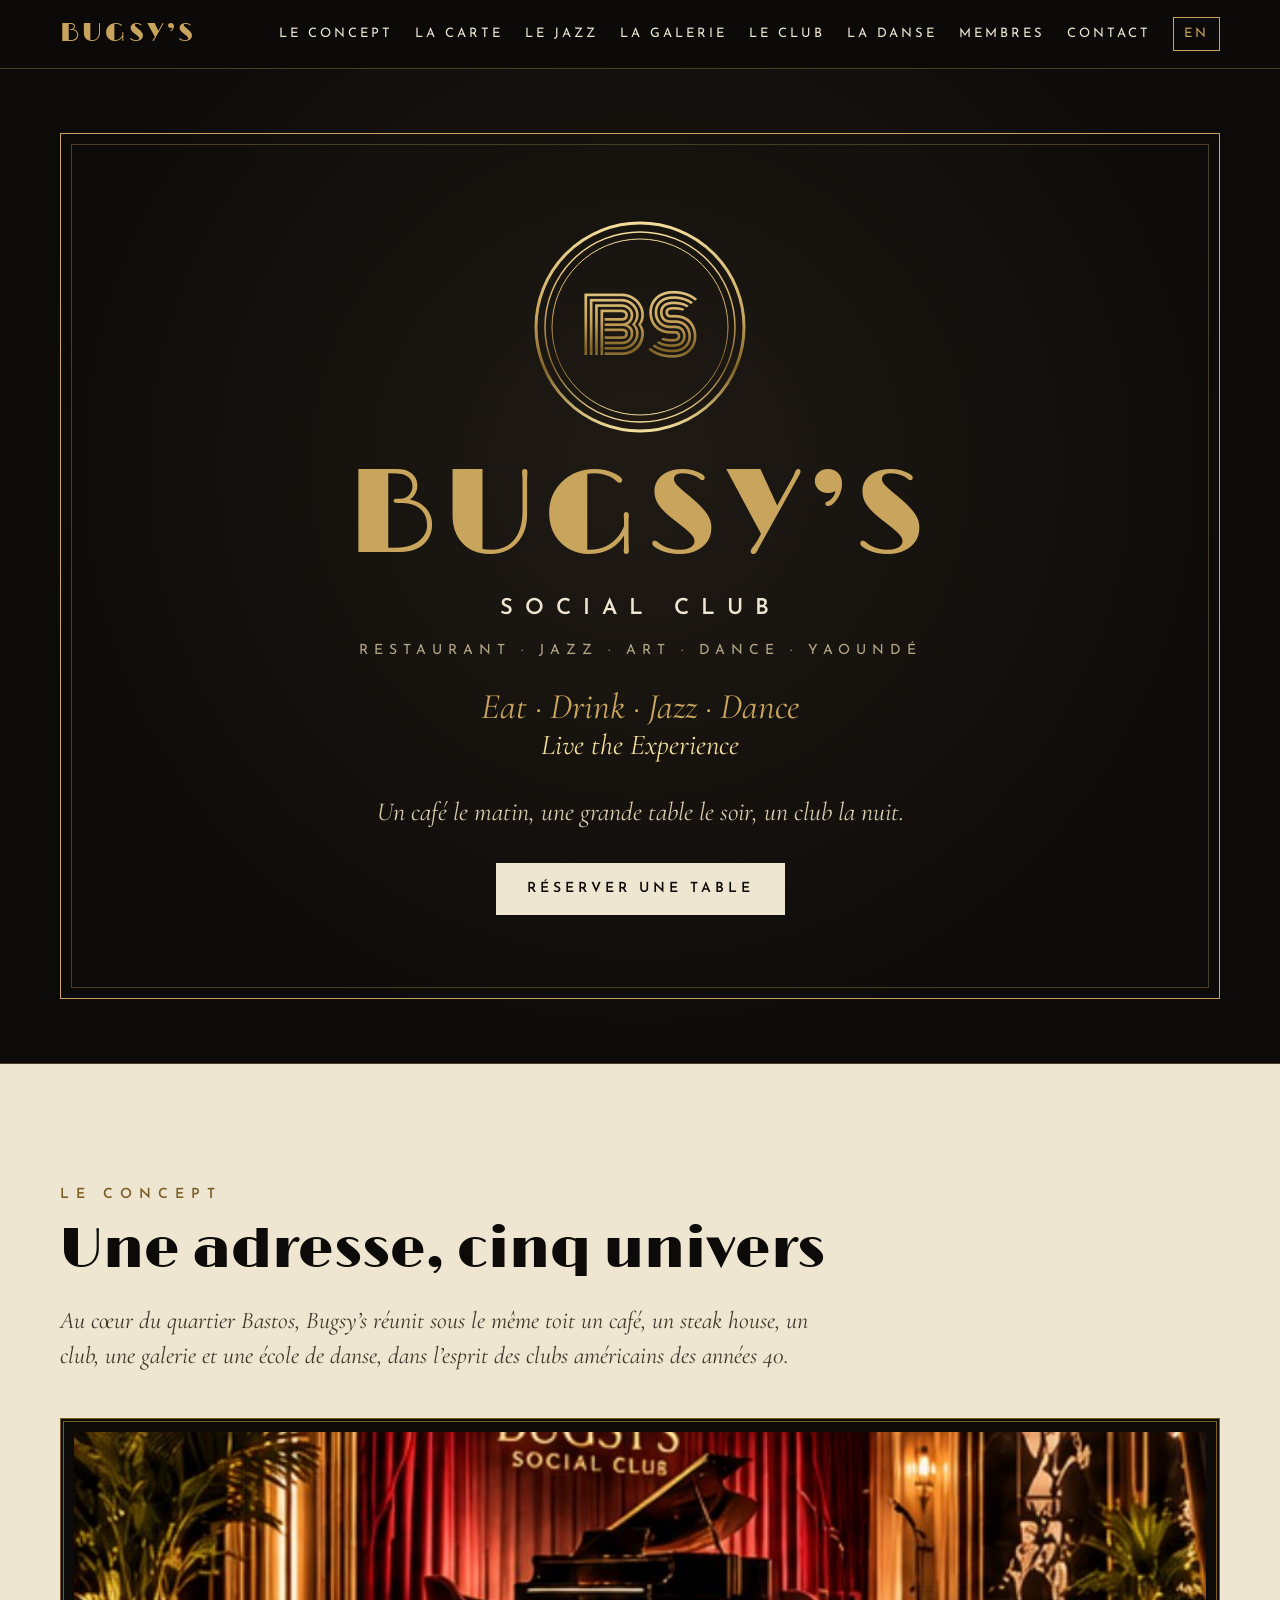
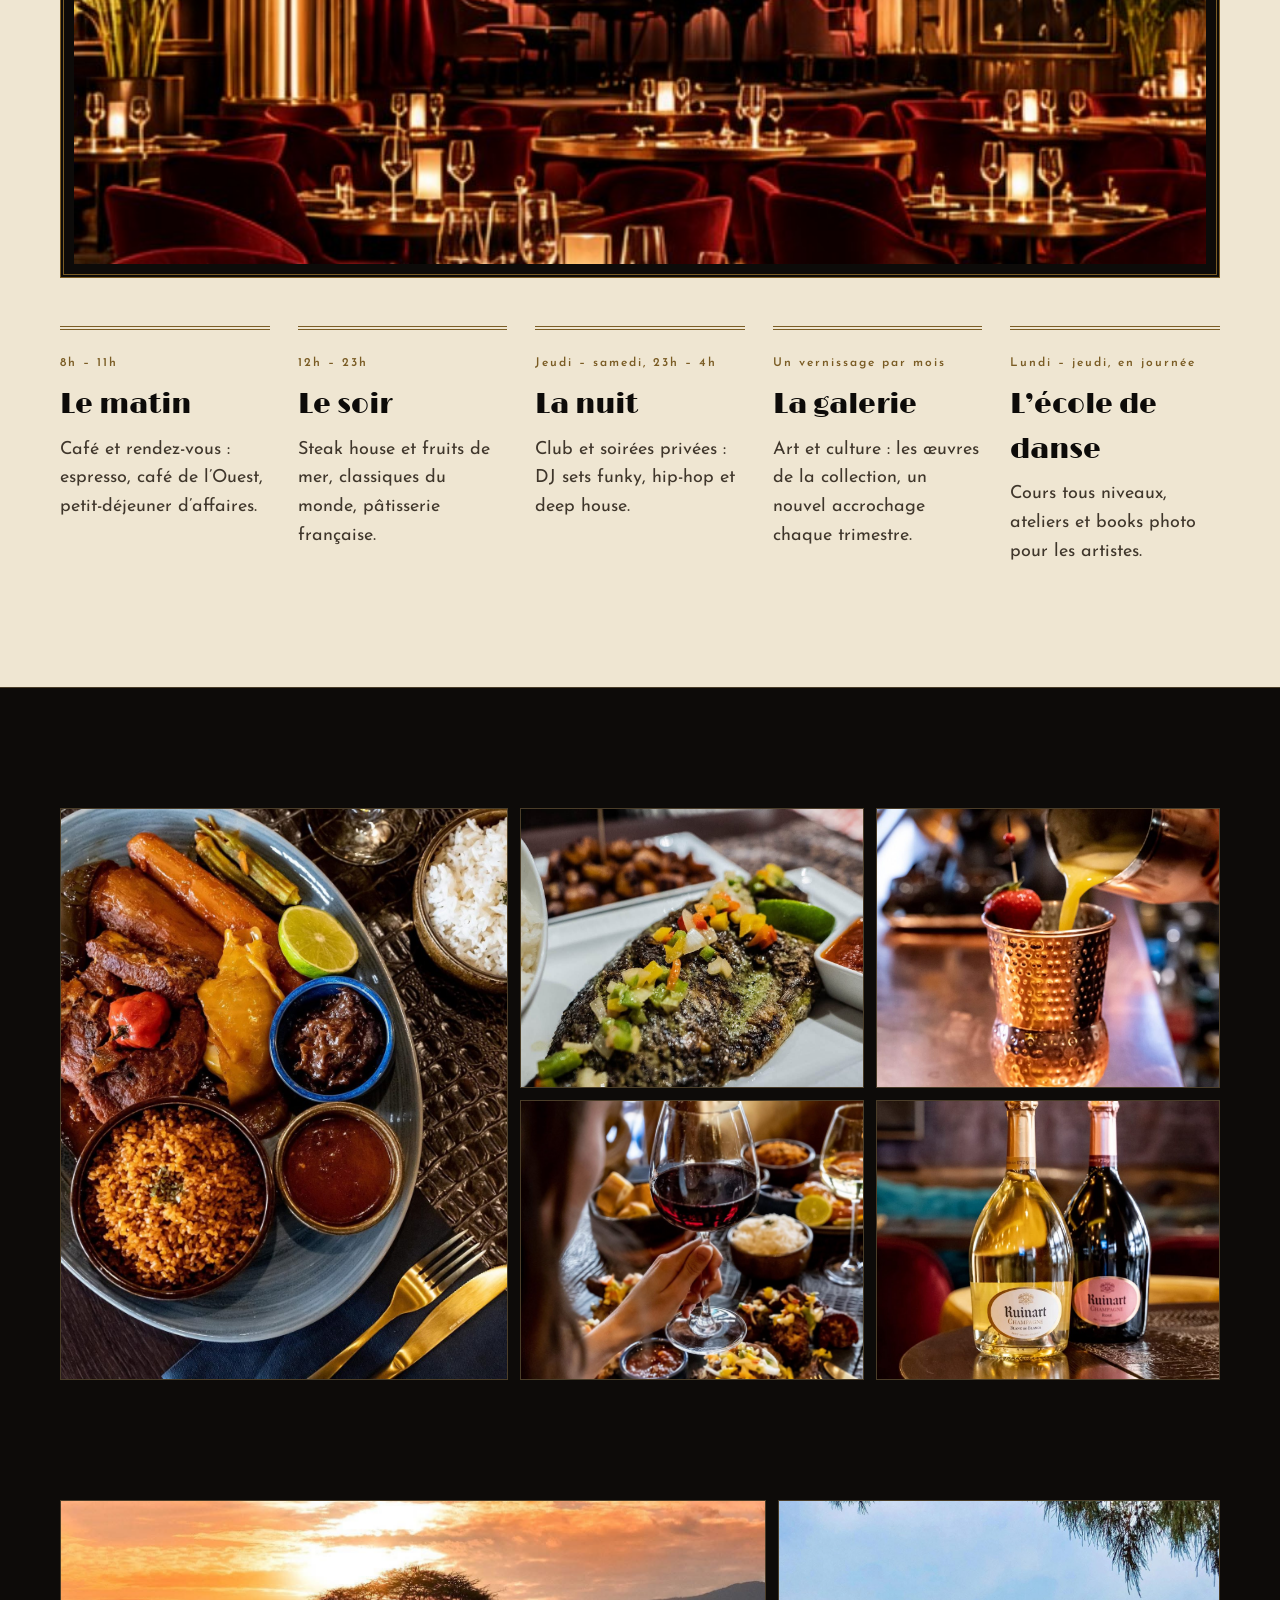
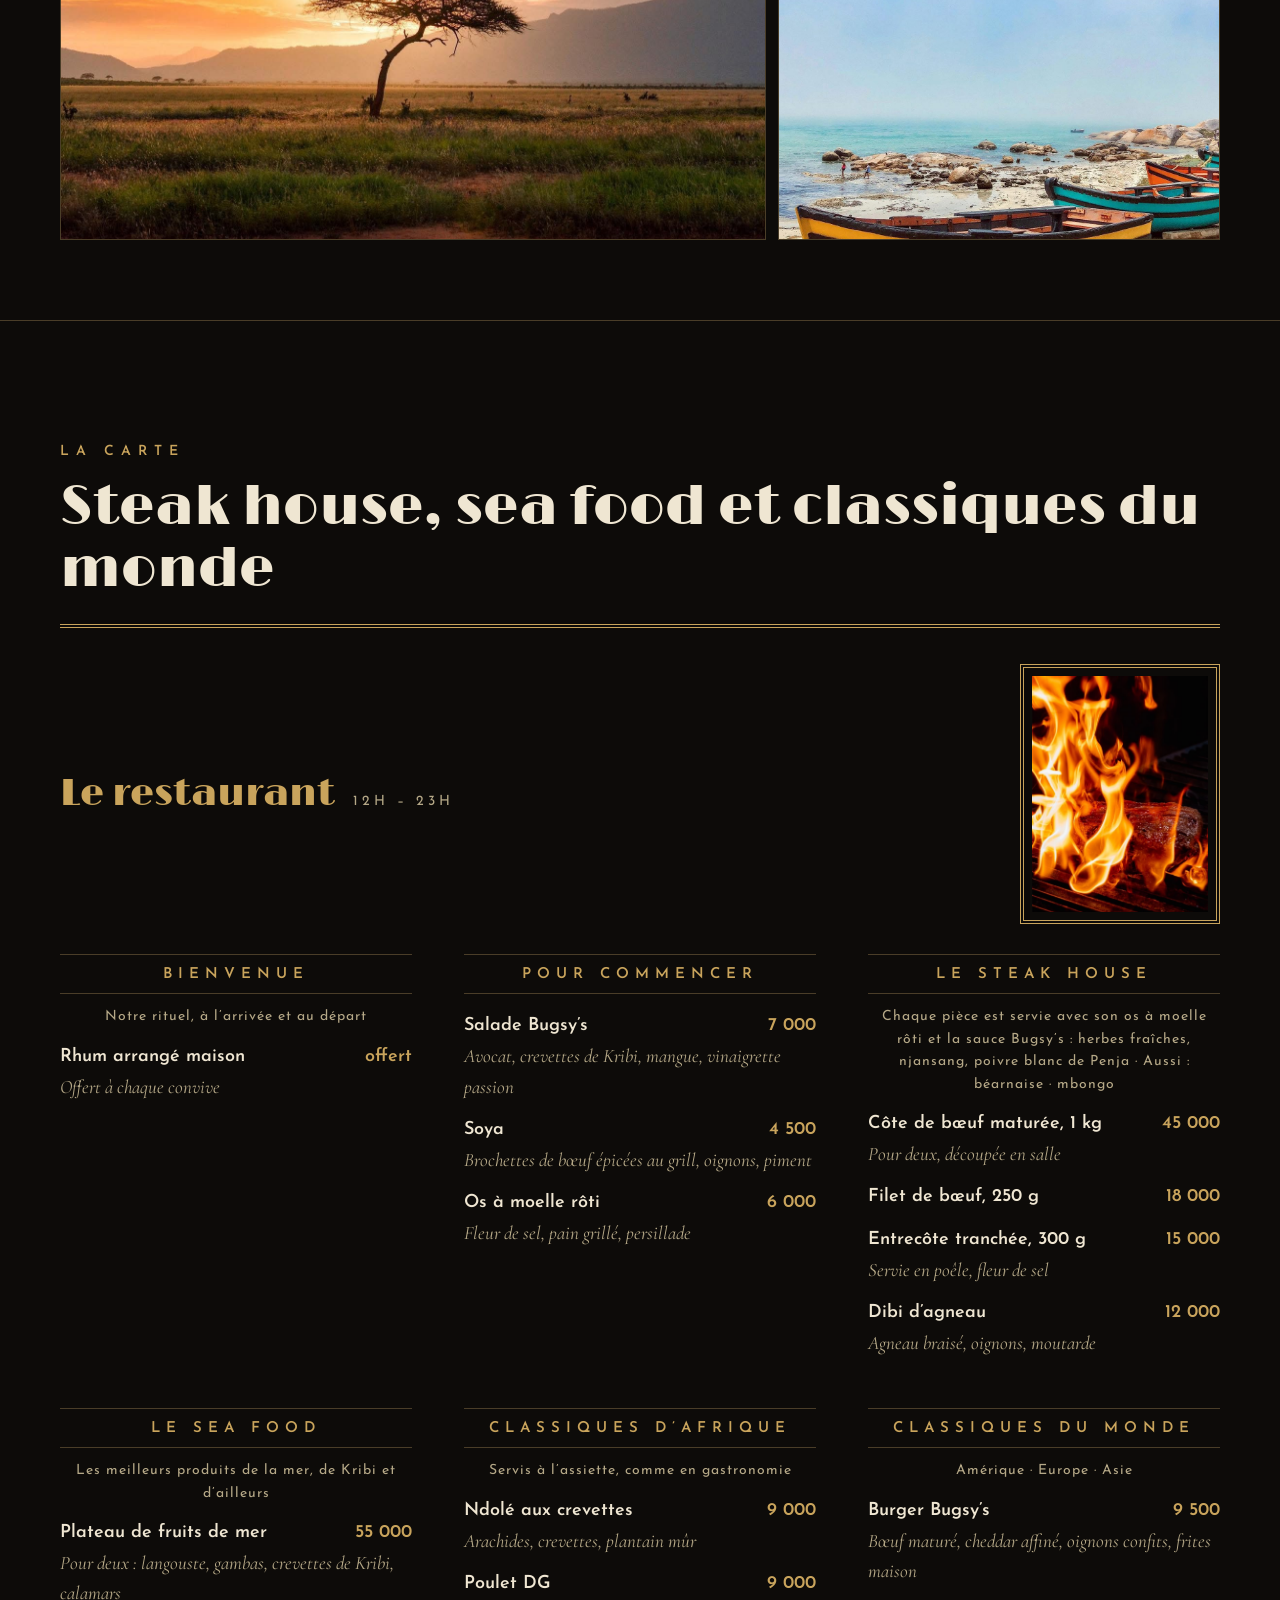
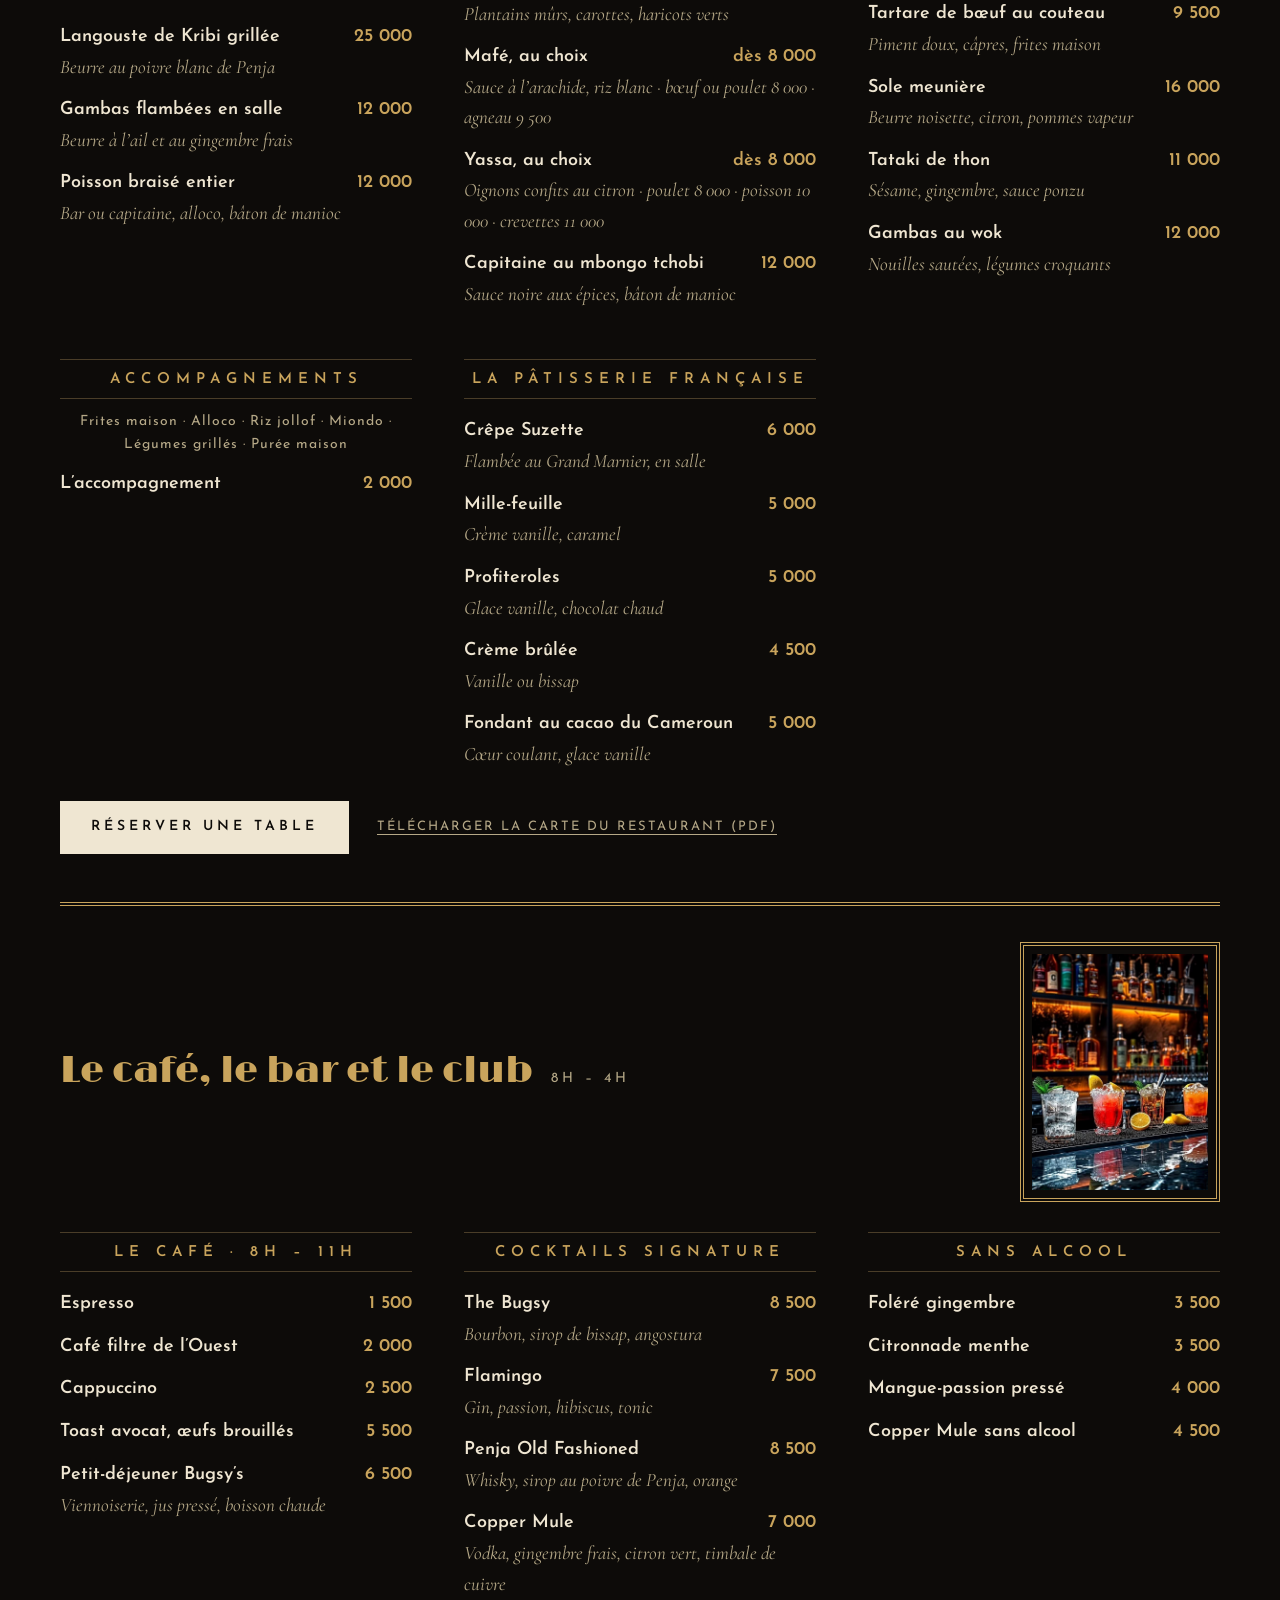
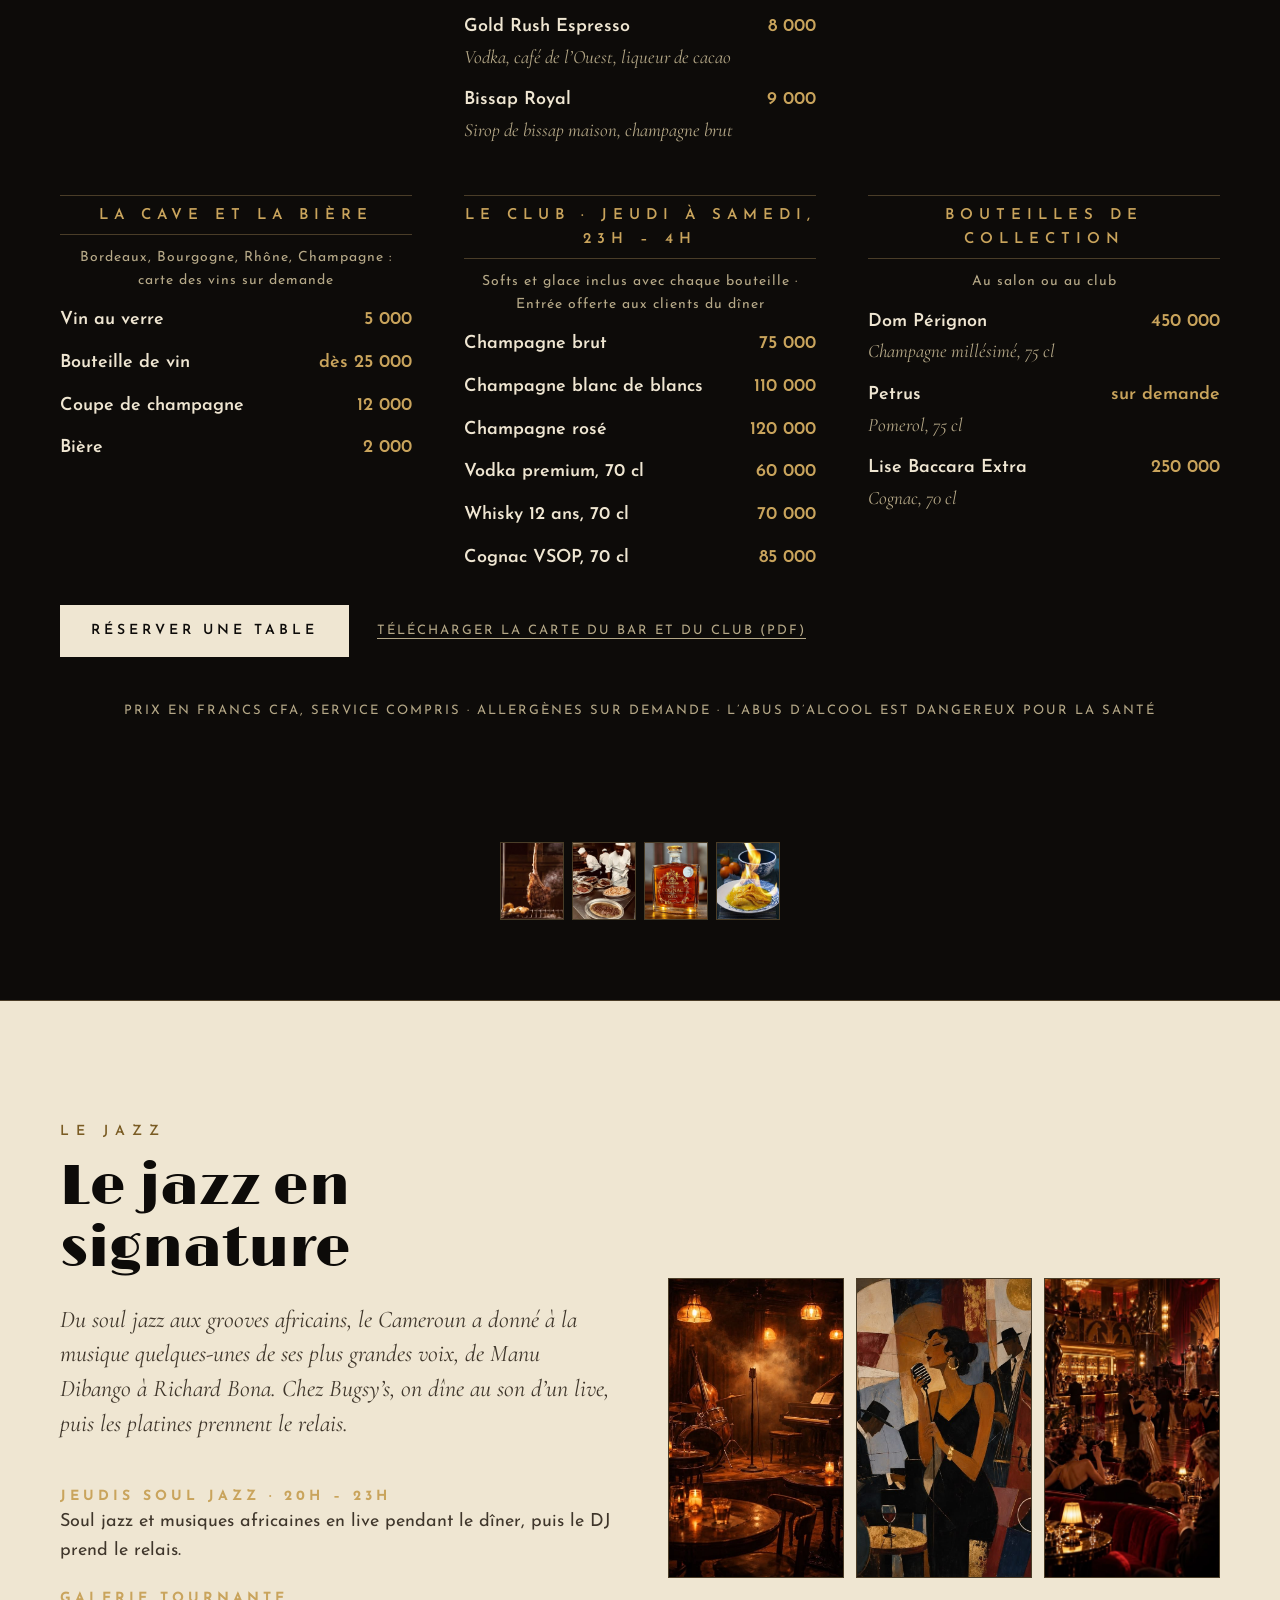
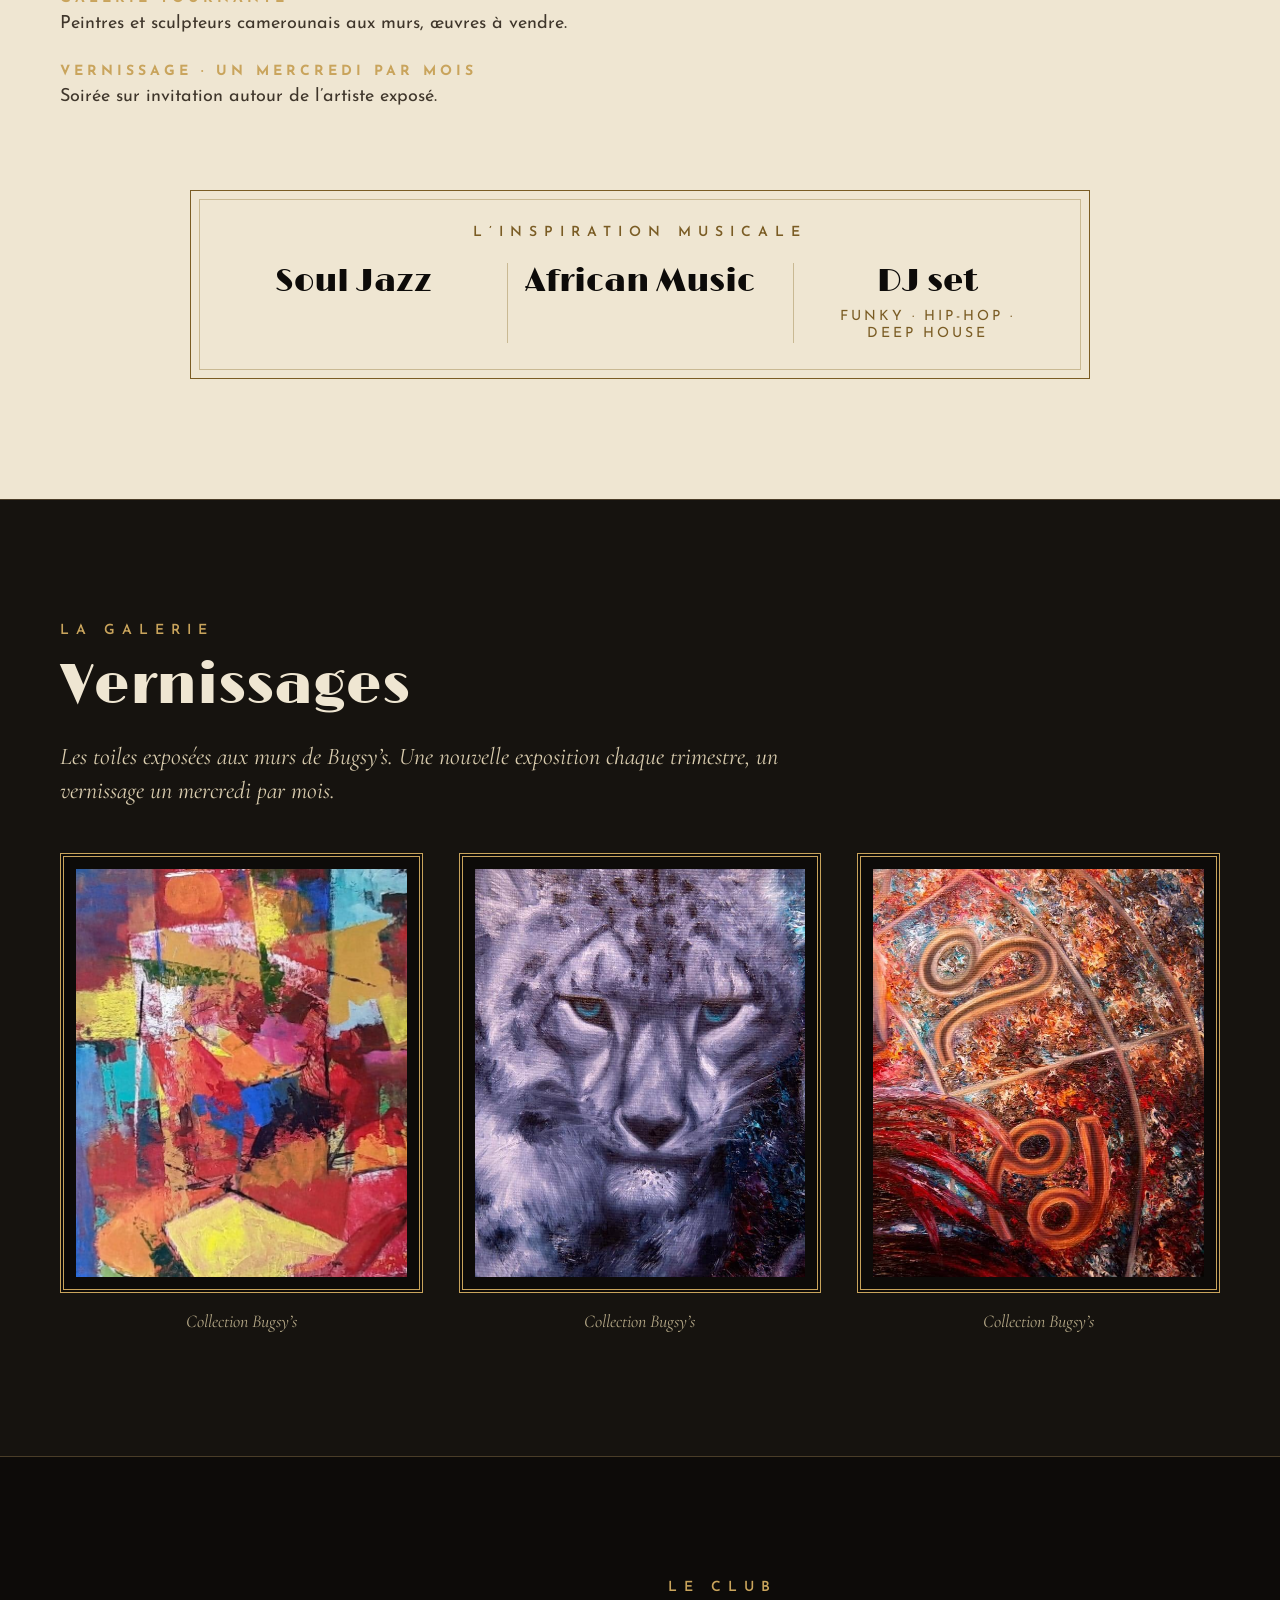
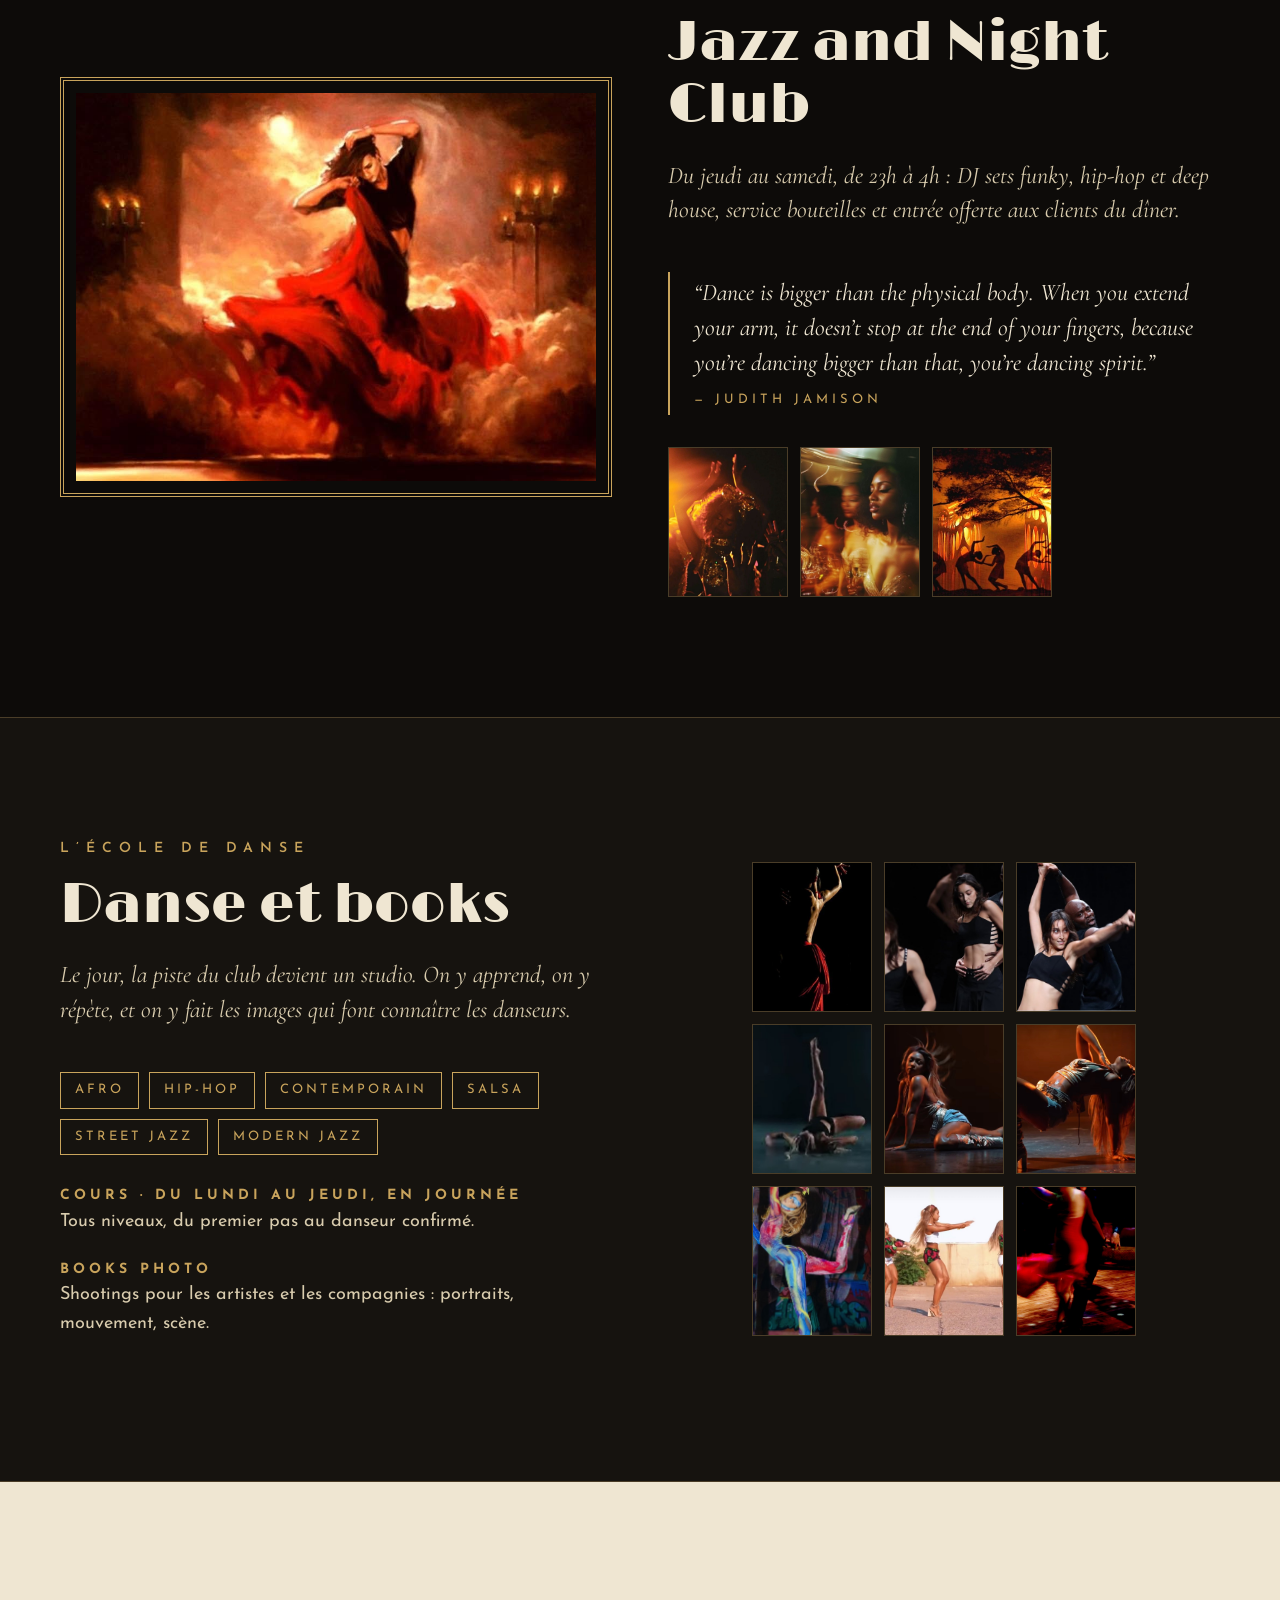
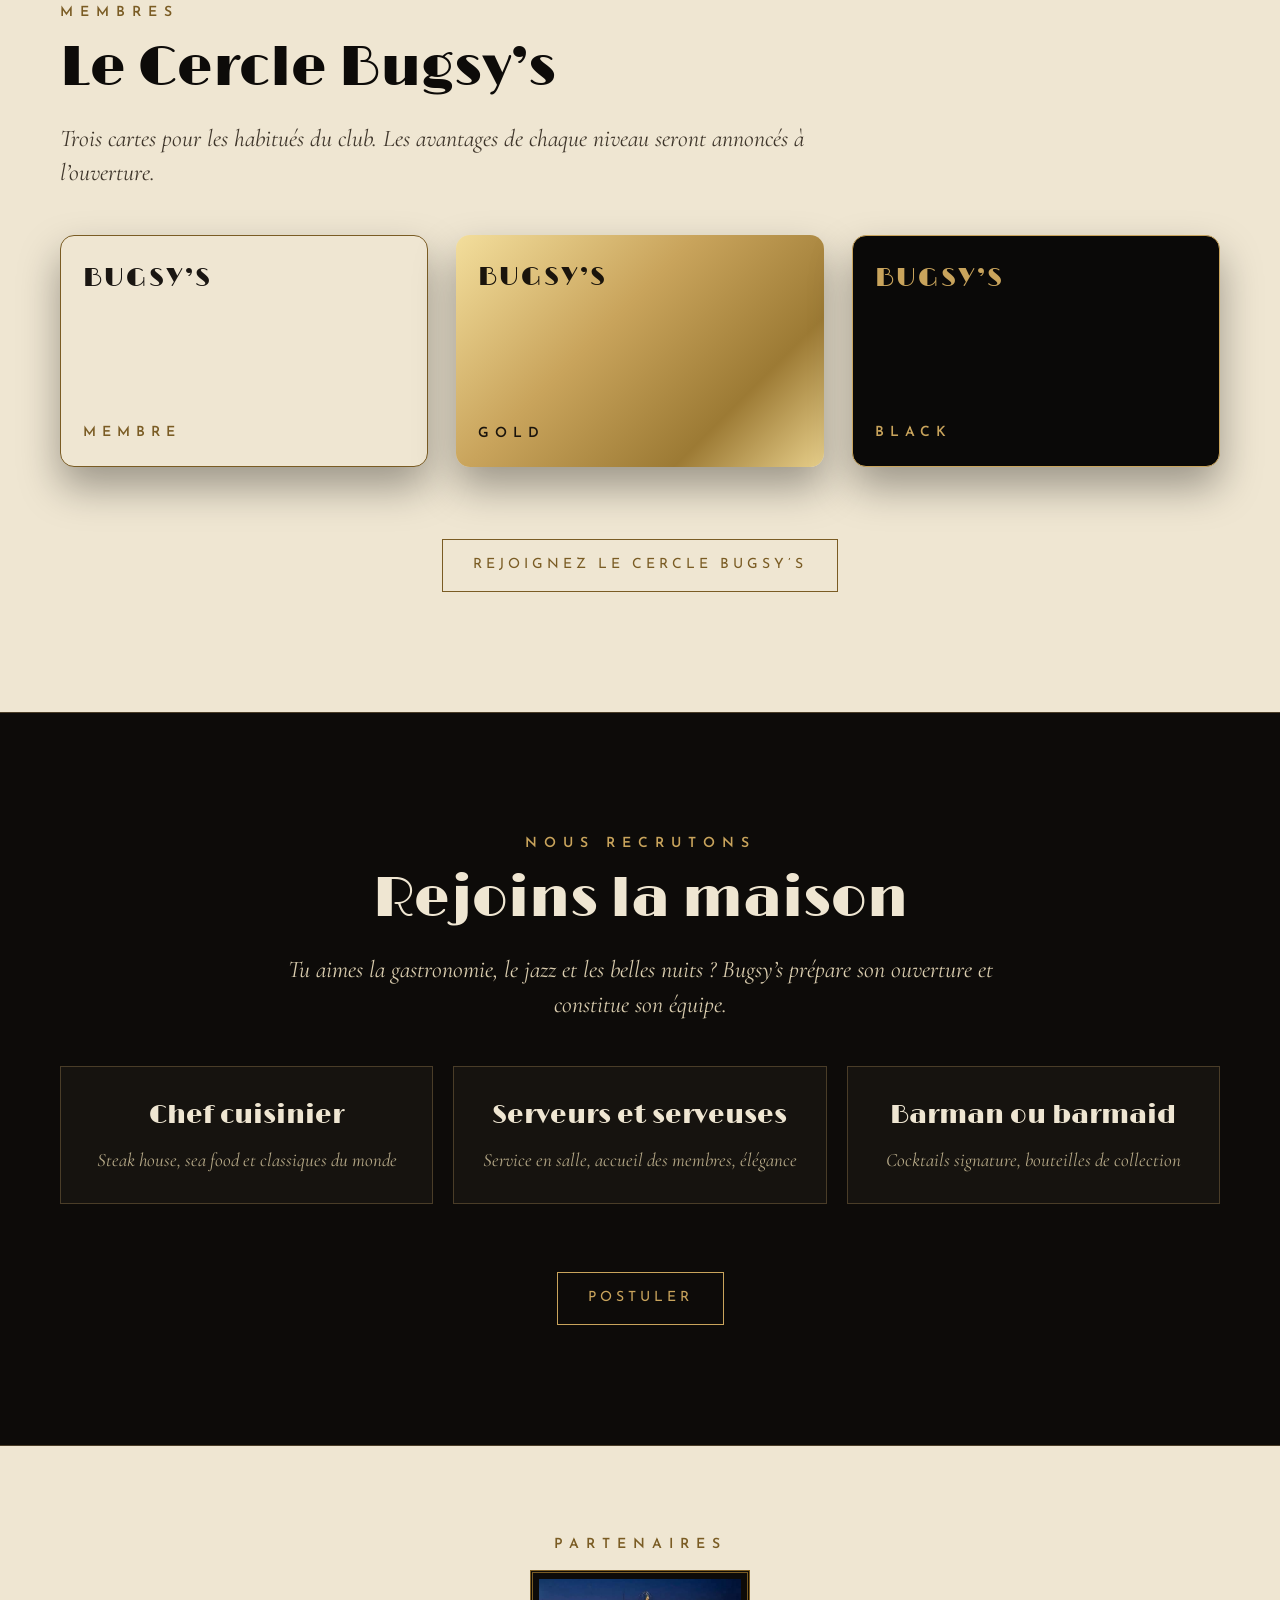
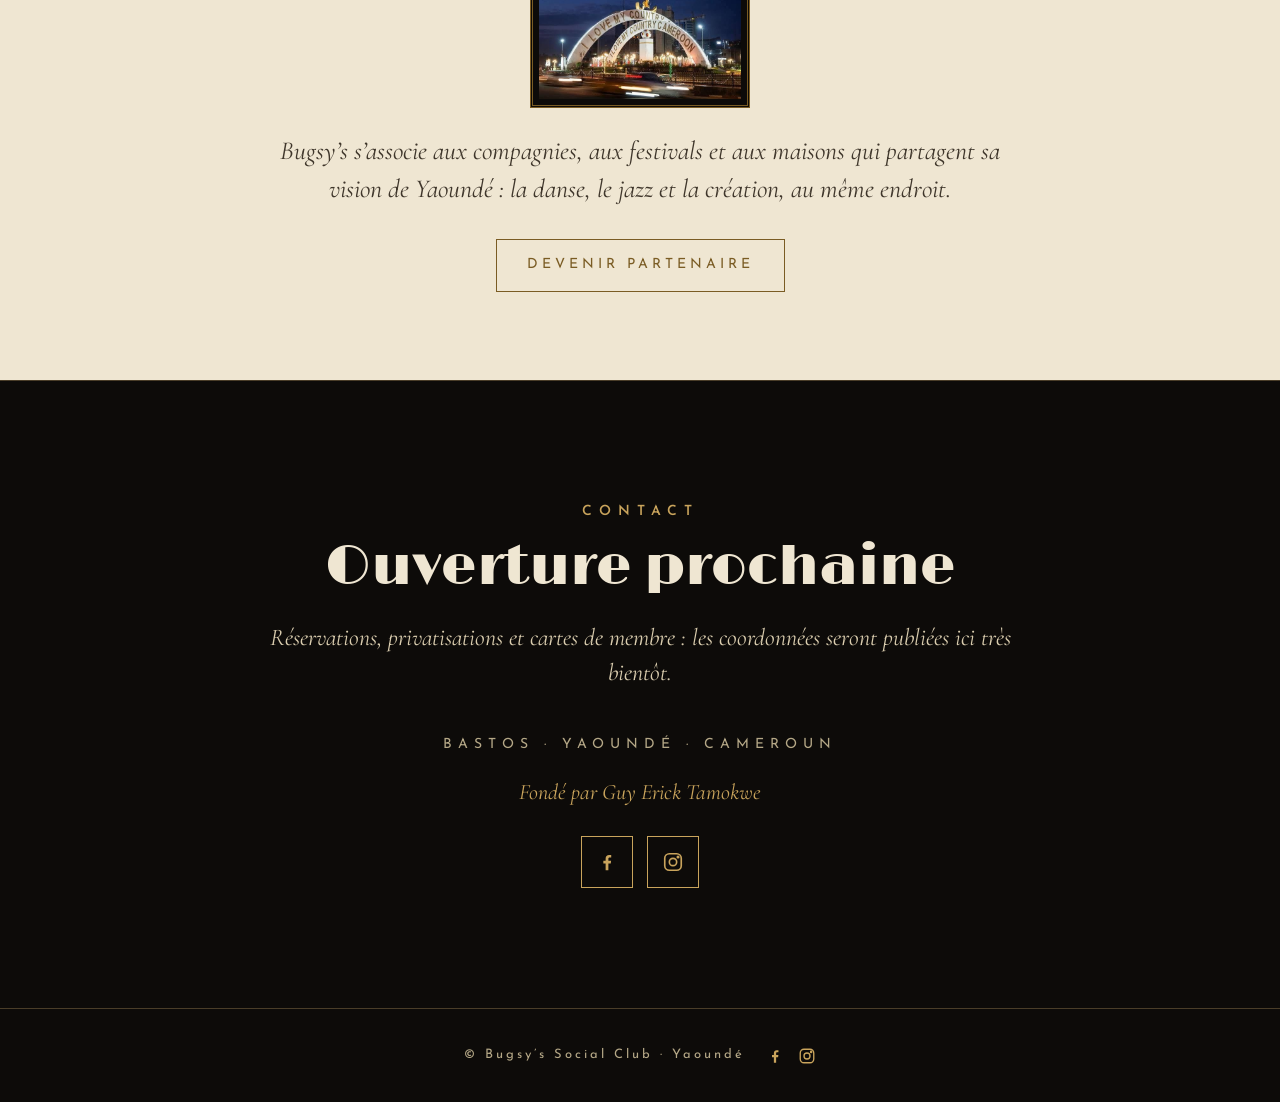
==== commit 9074a405: "Partenaires : l'arche de Yaoundé" ====
--- a/index.html
+++ b/index.html
@@ -164,6 +164,7 @@
 
 <section class="section clair partenaires"><div class="wrap">
   <p class="eyebrow">Partenaires</p>
+  <img class="partenaires-photo" src="assets/img/yaounde-arche.jpg" alt="L’arche « I Love My Country Cameroon » à Yaoundé, de nuit" loading="lazy">
   <p class="partenaires-texte">Bugsy’s s’associe aux compagnies, aux festivals et aux maisons qui partagent sa vision de Yaoundé : la danse, le jazz et la création, au même endroit.</p>
   <a class="btn" href="#contact" data-objet="Partenariat">Devenir partenaire</a>
 </div></section>
--- a/assets/style.css
+++ b/assets/style.css
@@ -298,3 +298,4 @@
 .citation footer { margin-top: 10px; font-size: 13px; letter-spacing: 4px; text-transform: uppercase; color: var(--or); }
 .citation footer::before { content: "— "; }
 .citation .trad { margin-top: 14px; font-size: 18px; color: var(--discret); }
+.partenaires-photo { display: block; width: 220px; height: 138px; object-fit: cover; margin: 0 auto 24px; padding: 6px; background: var(--noir); border: 3px double var(--bronze); }
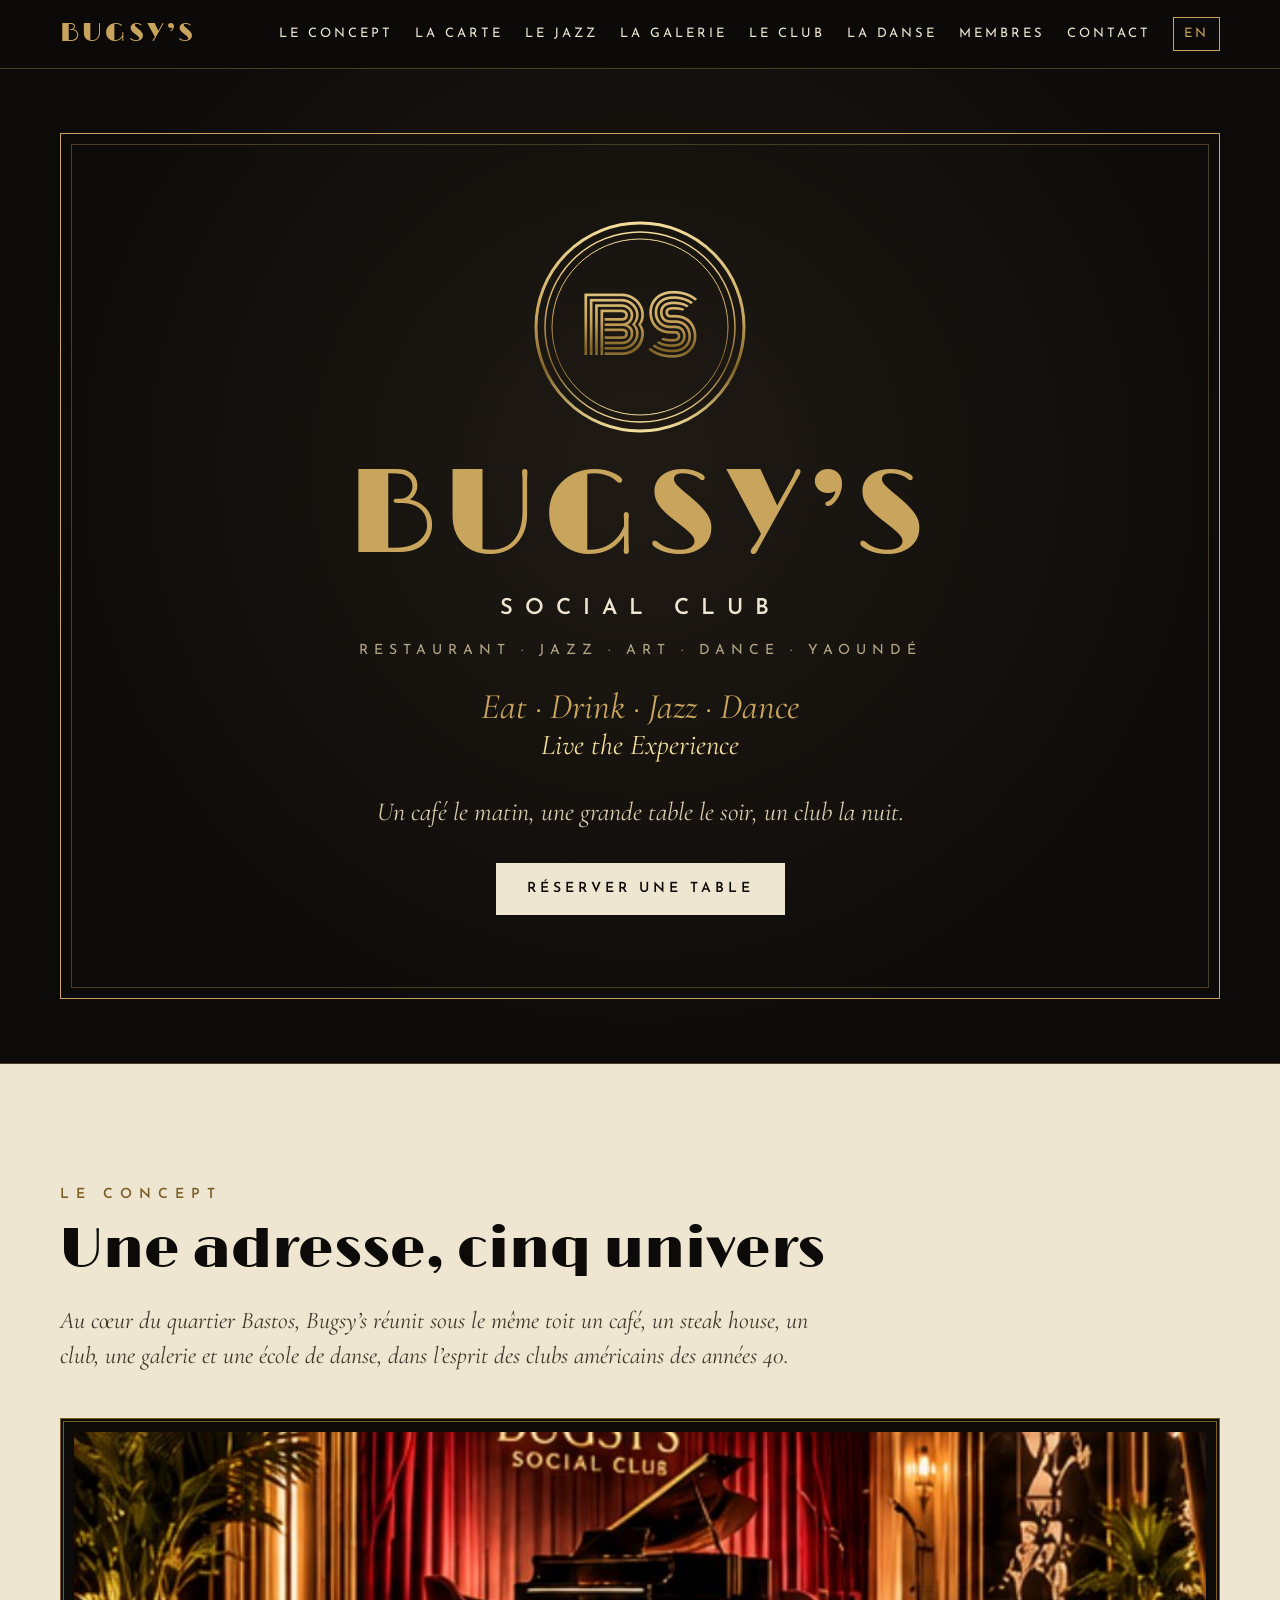
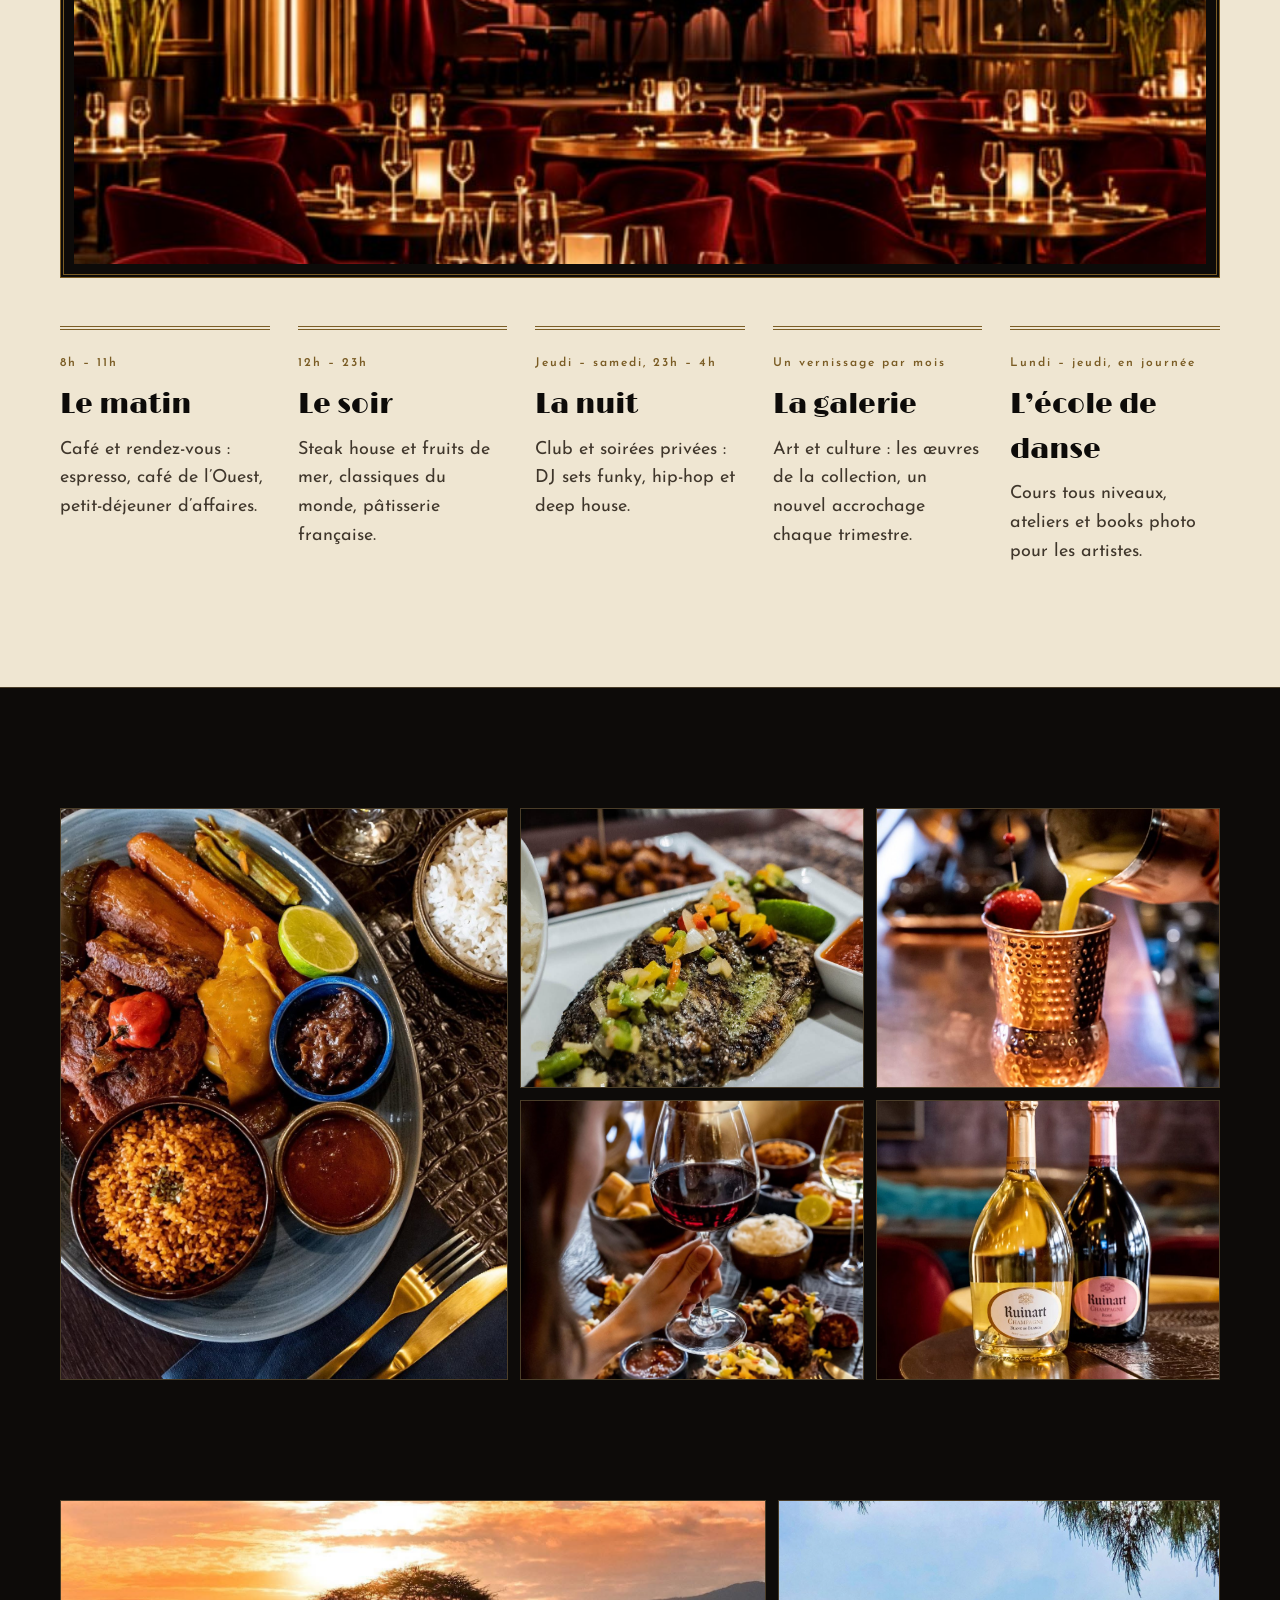
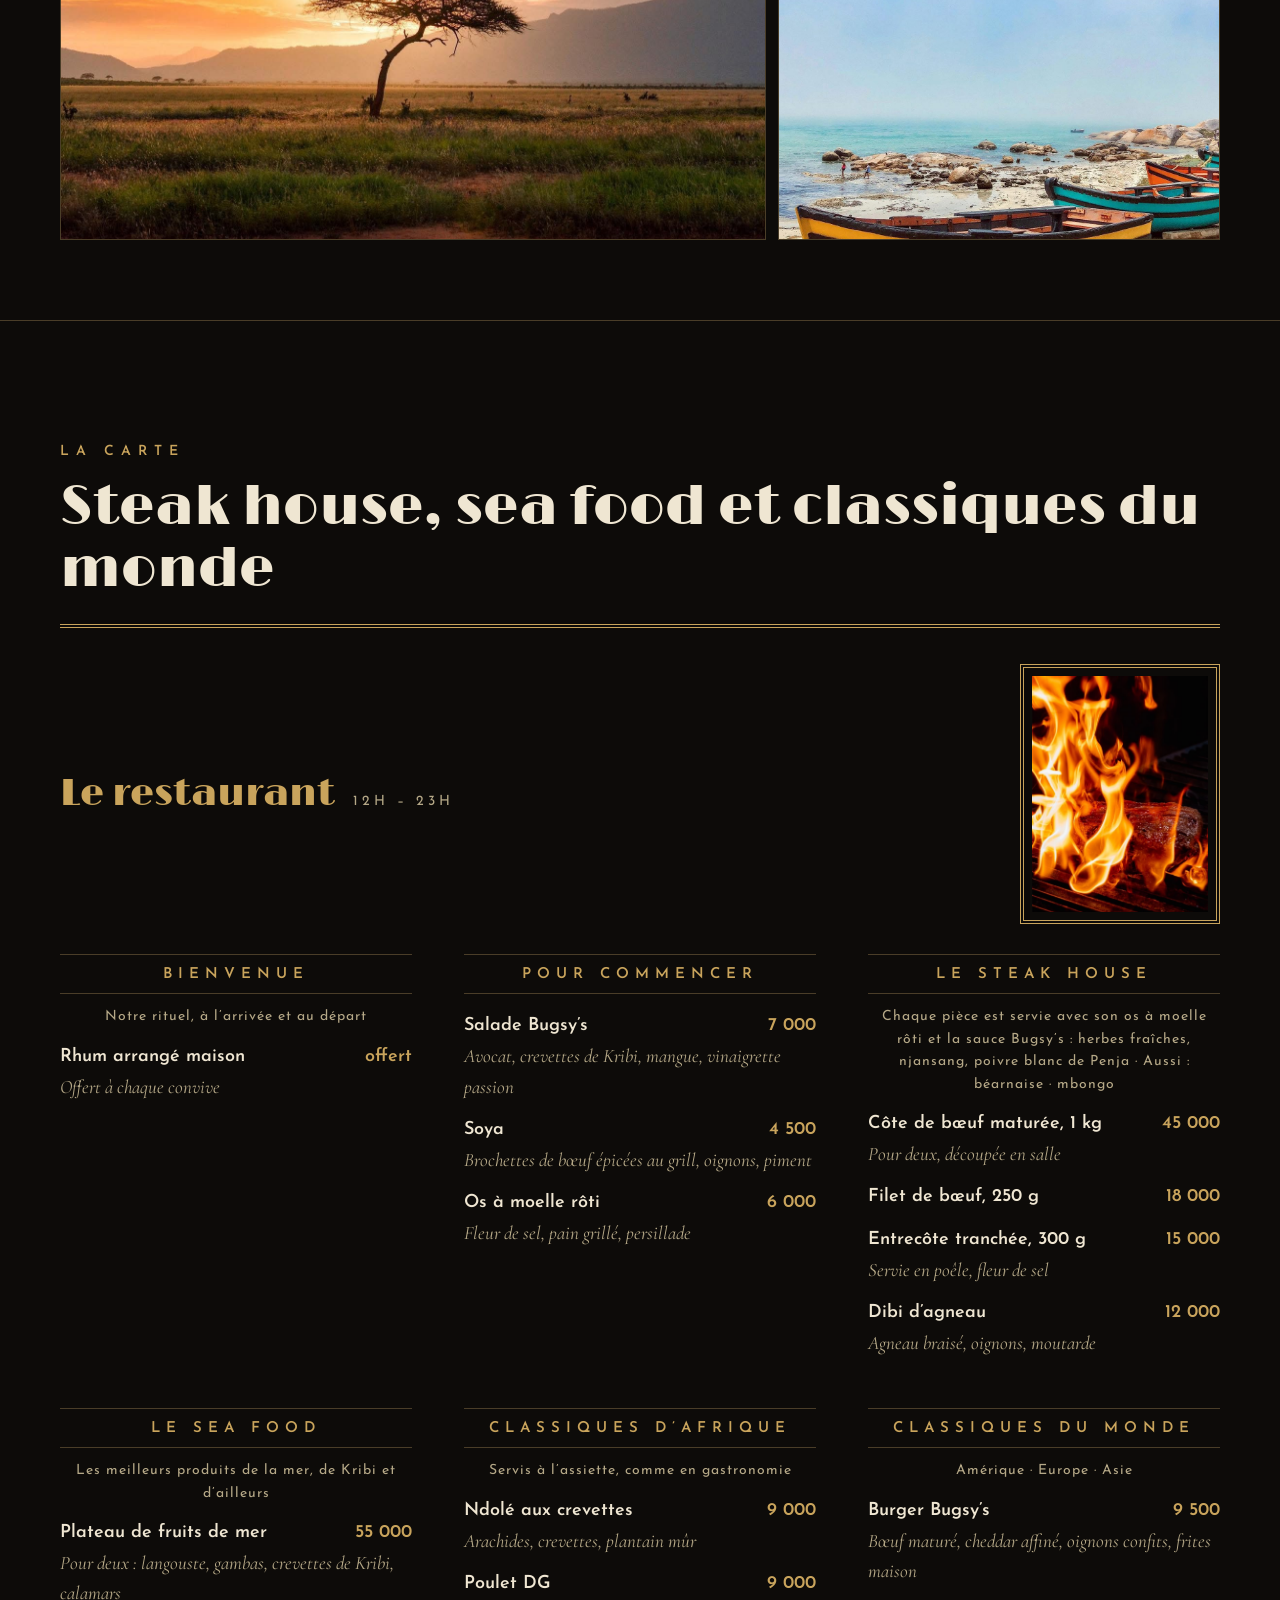
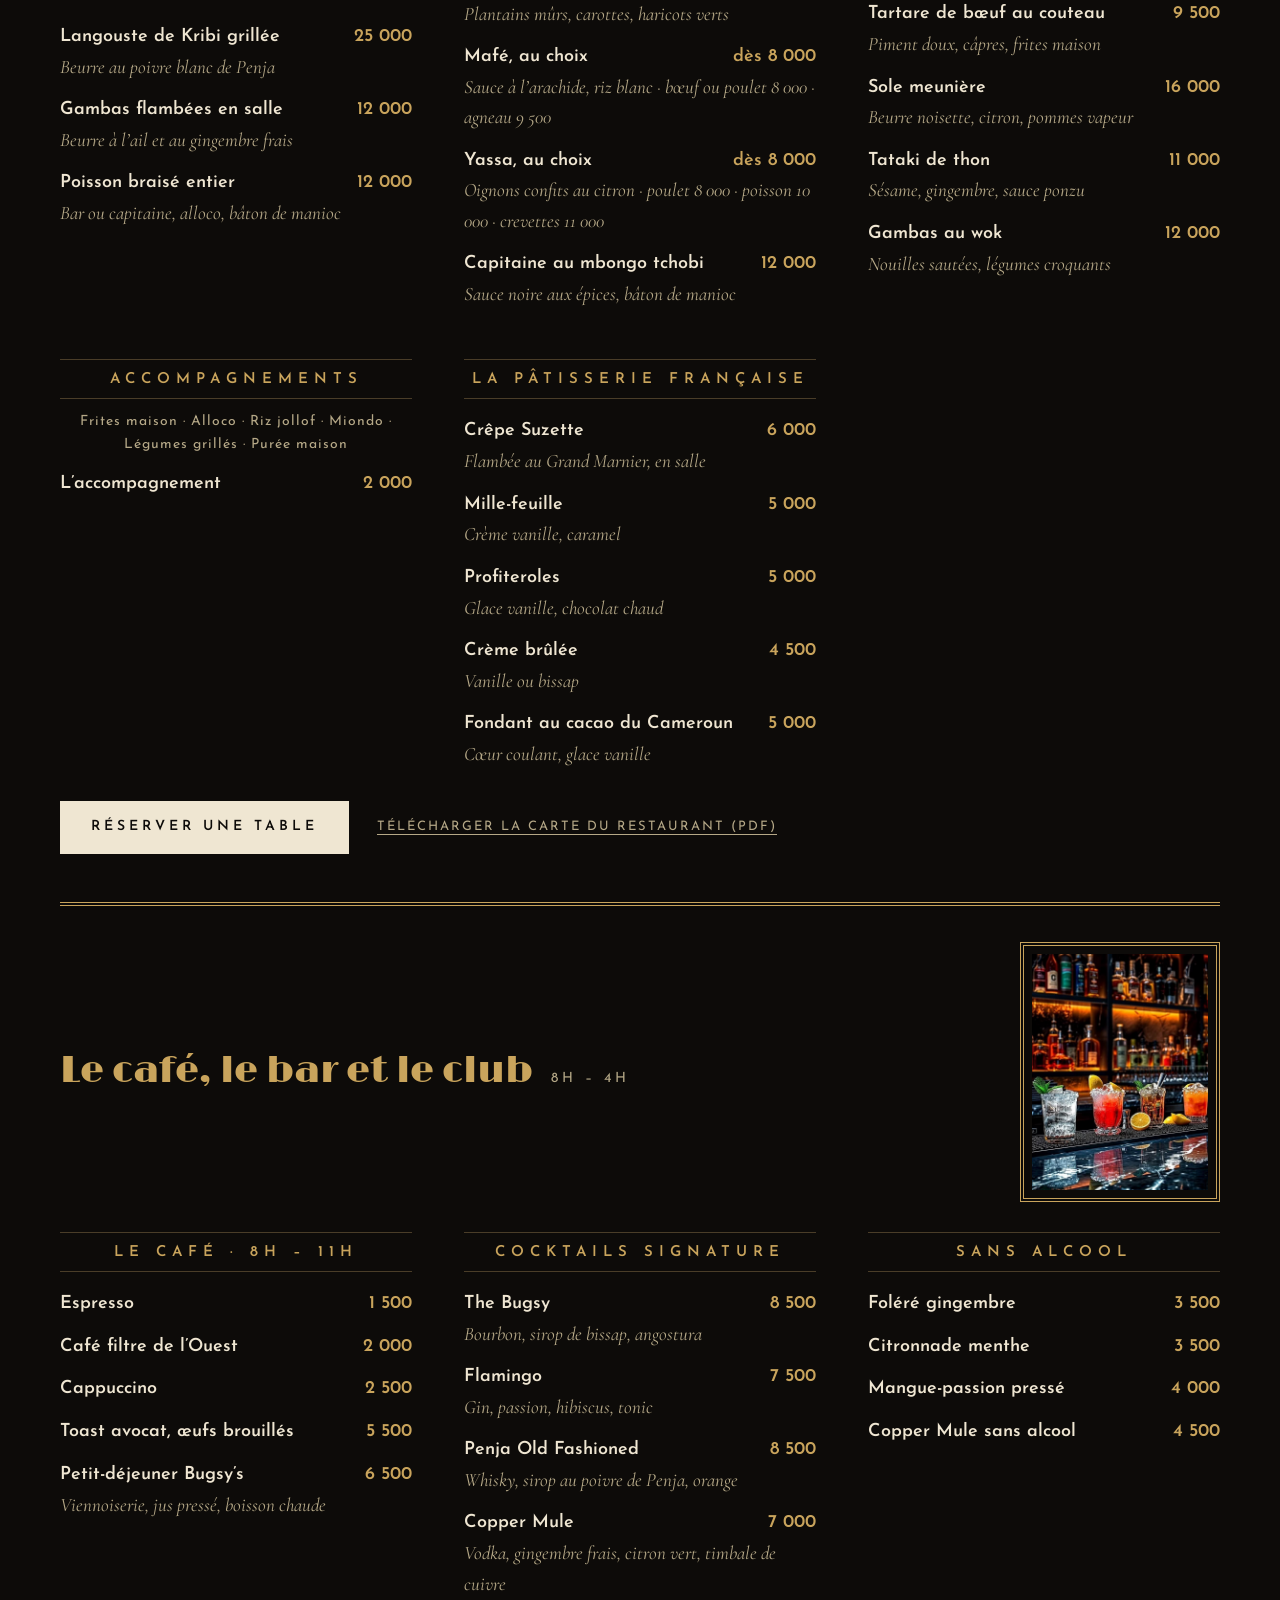
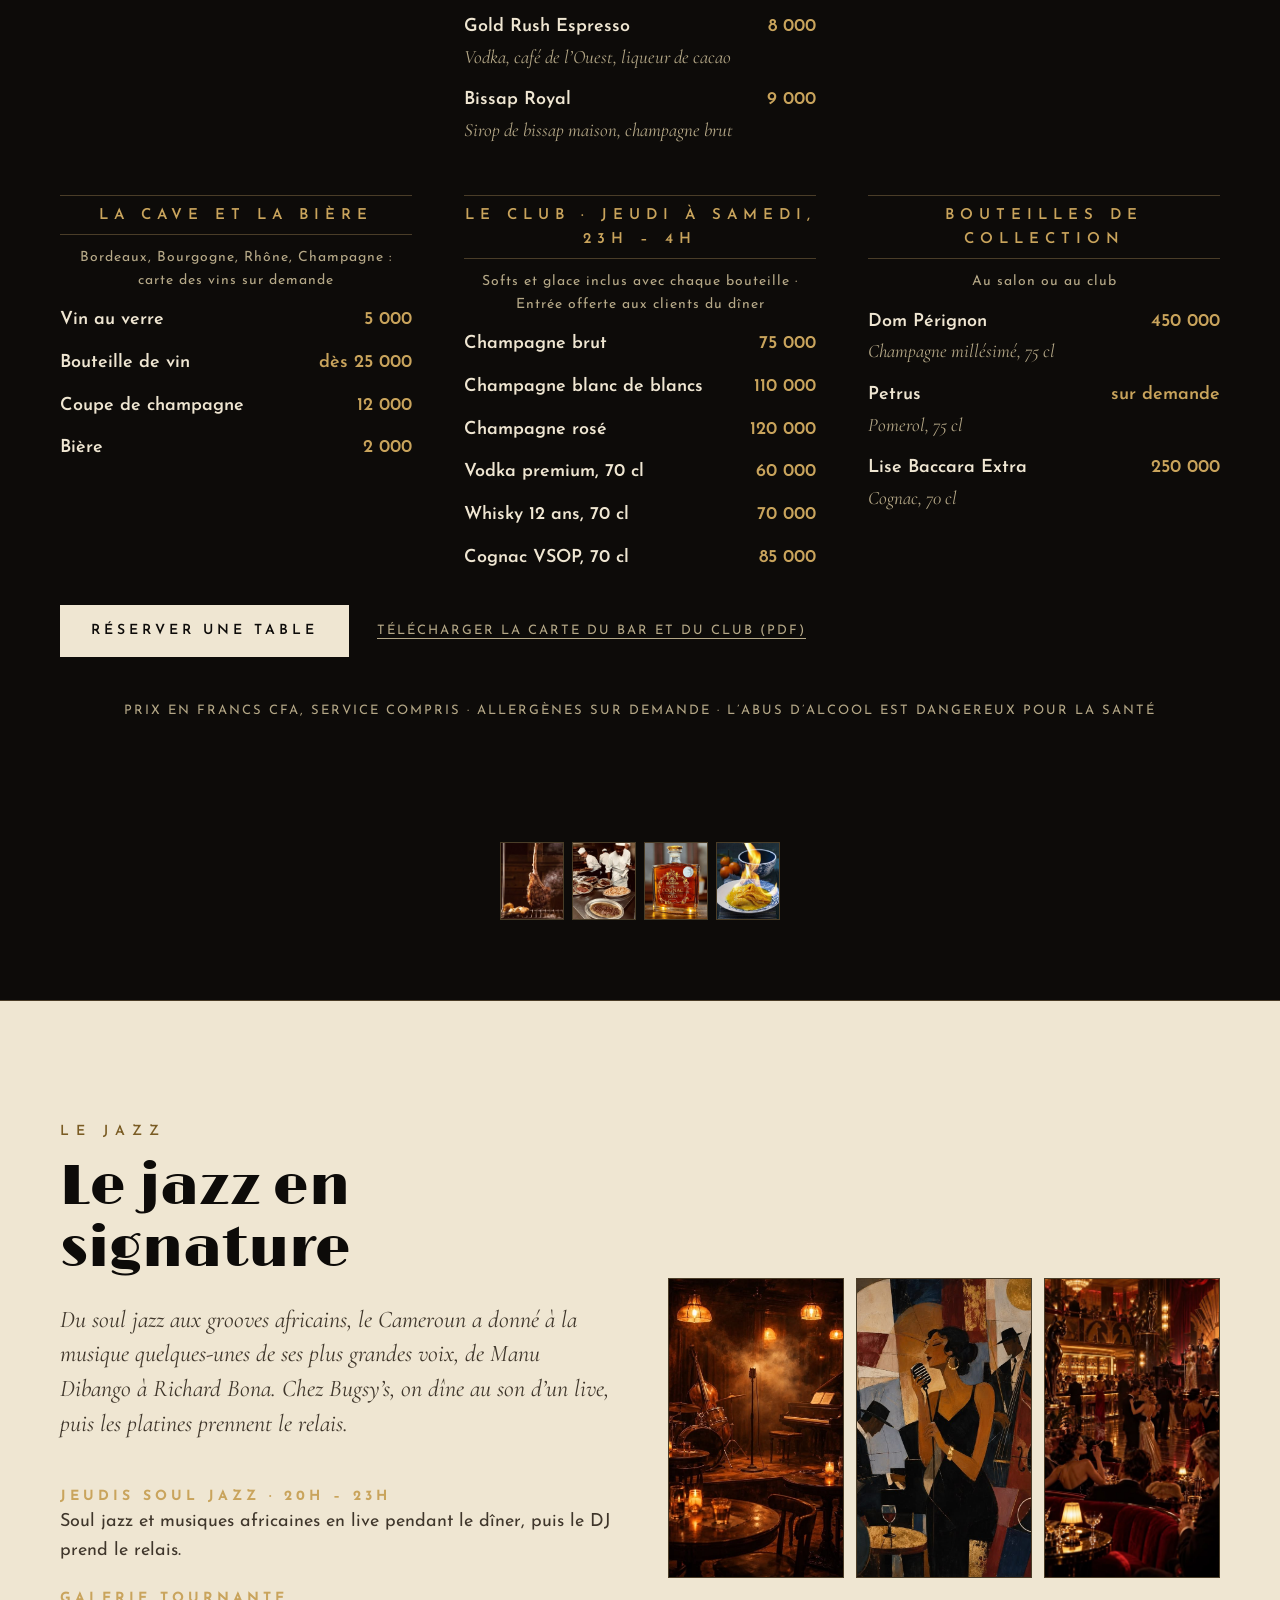
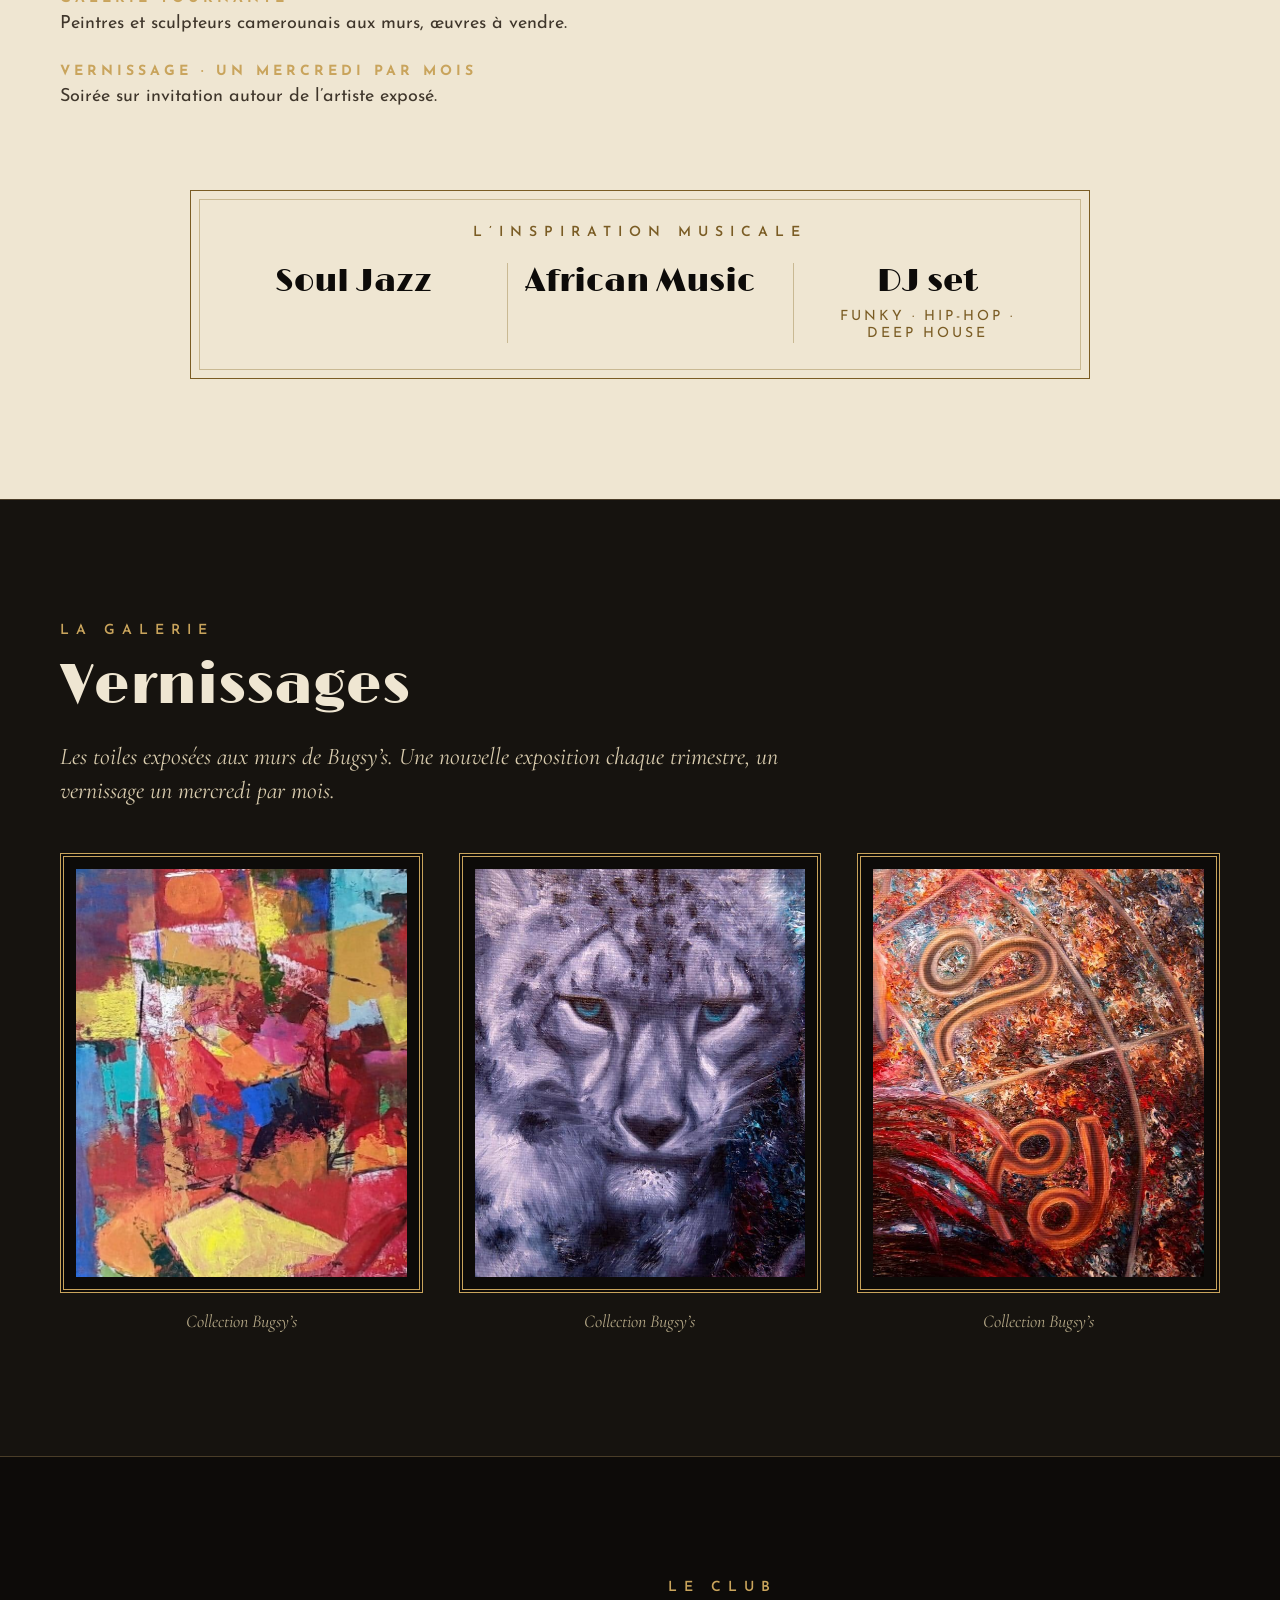
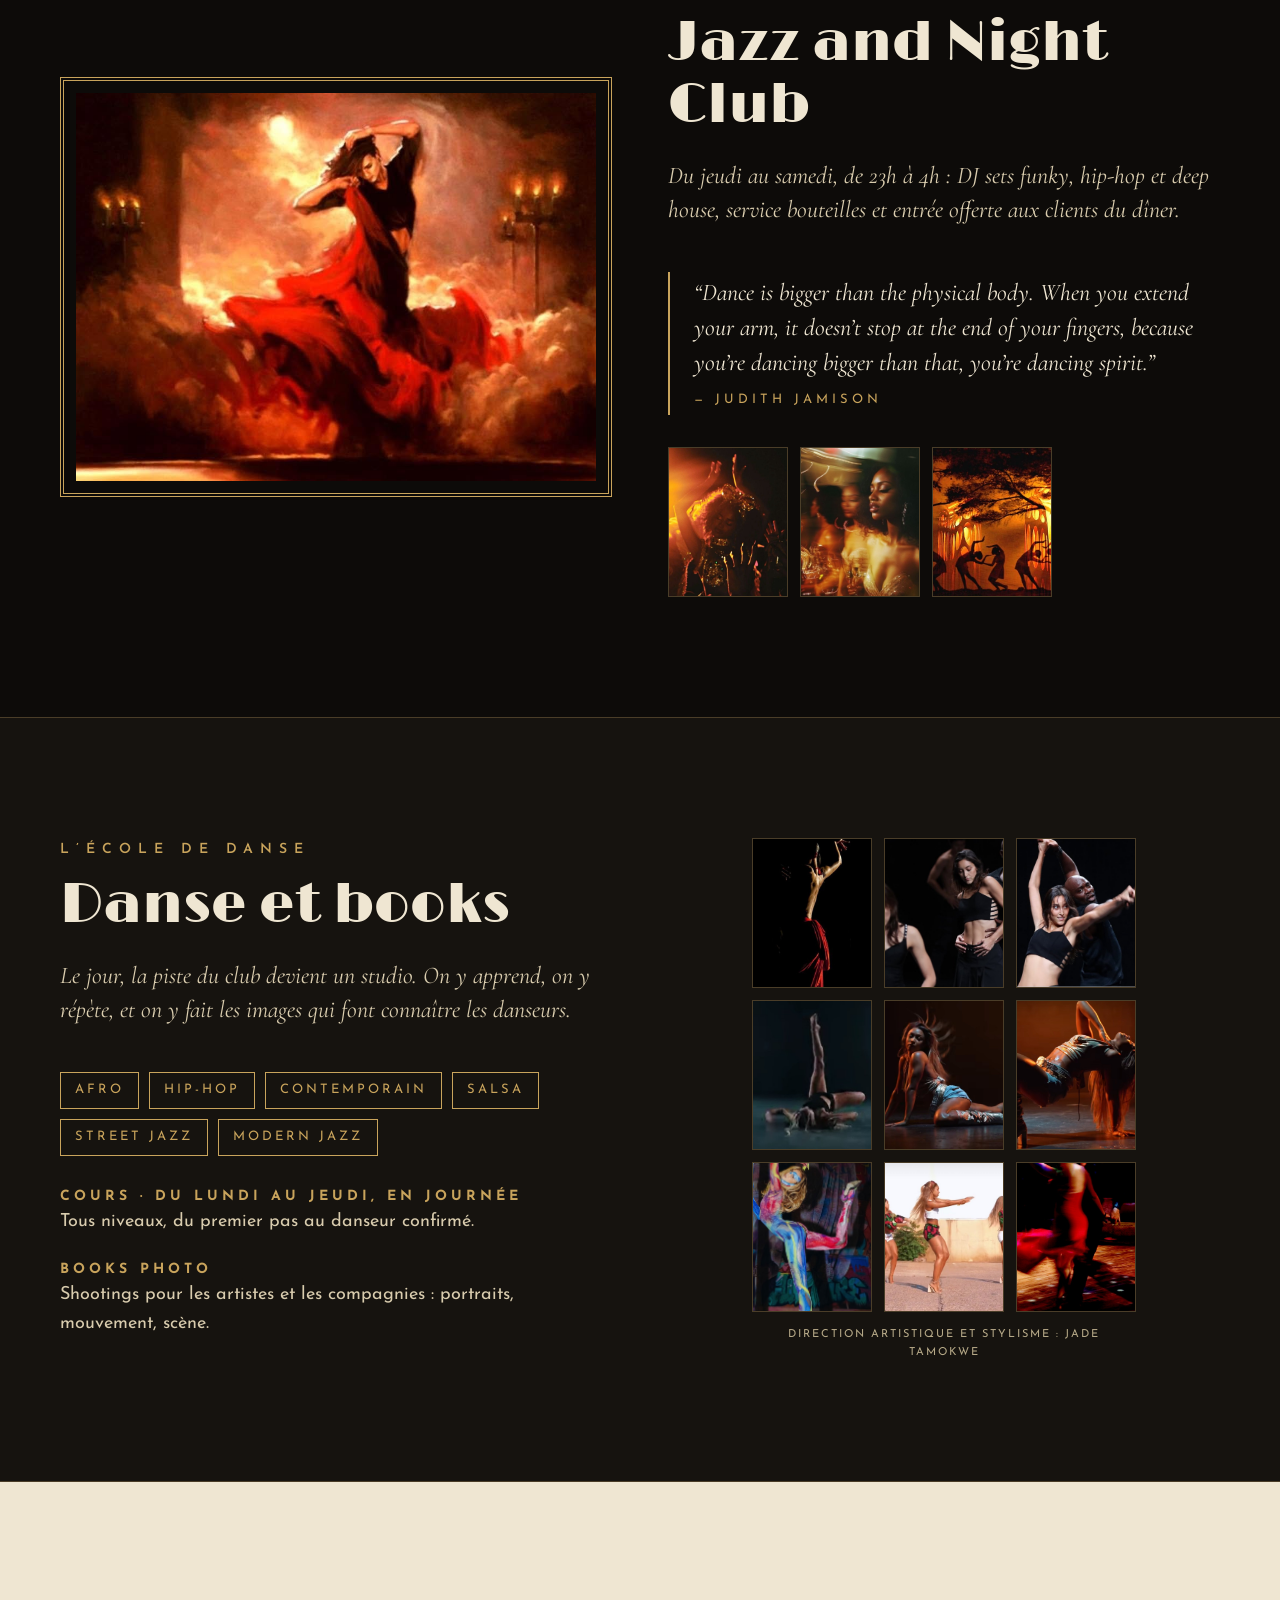
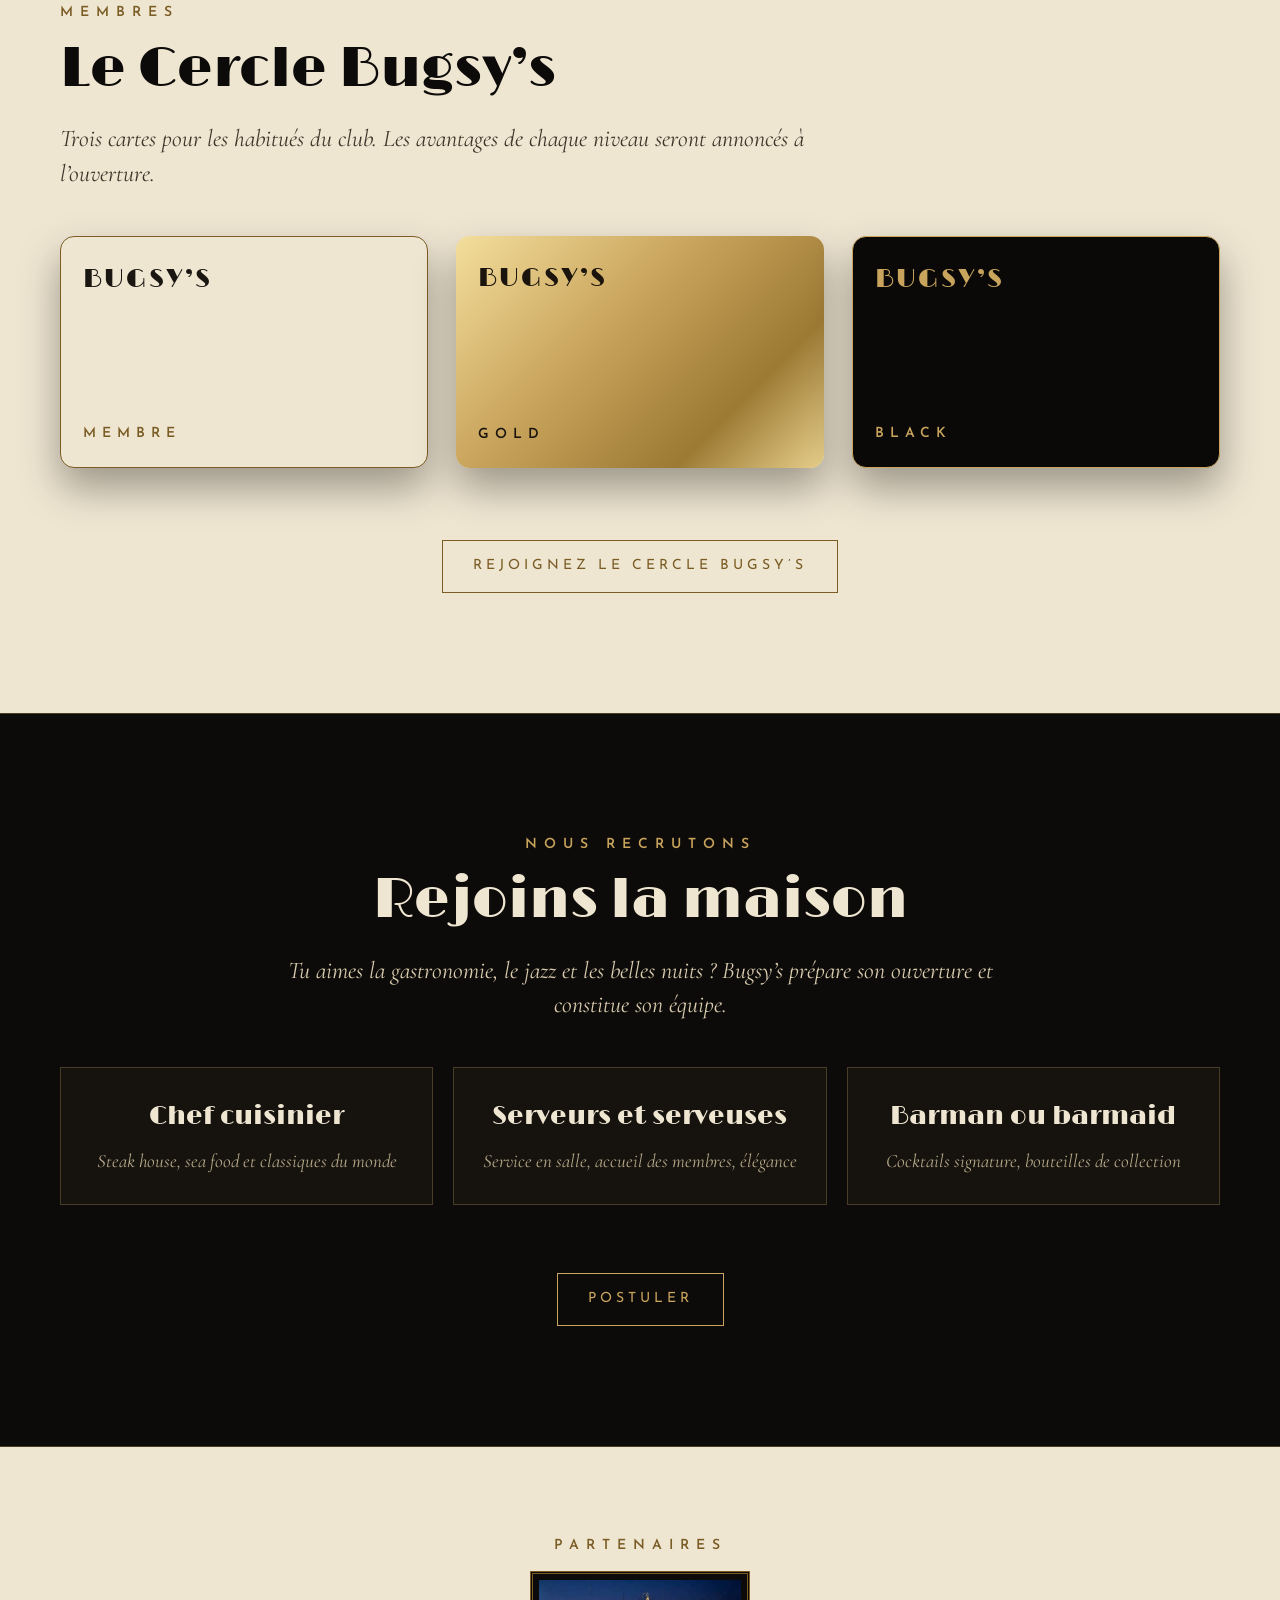
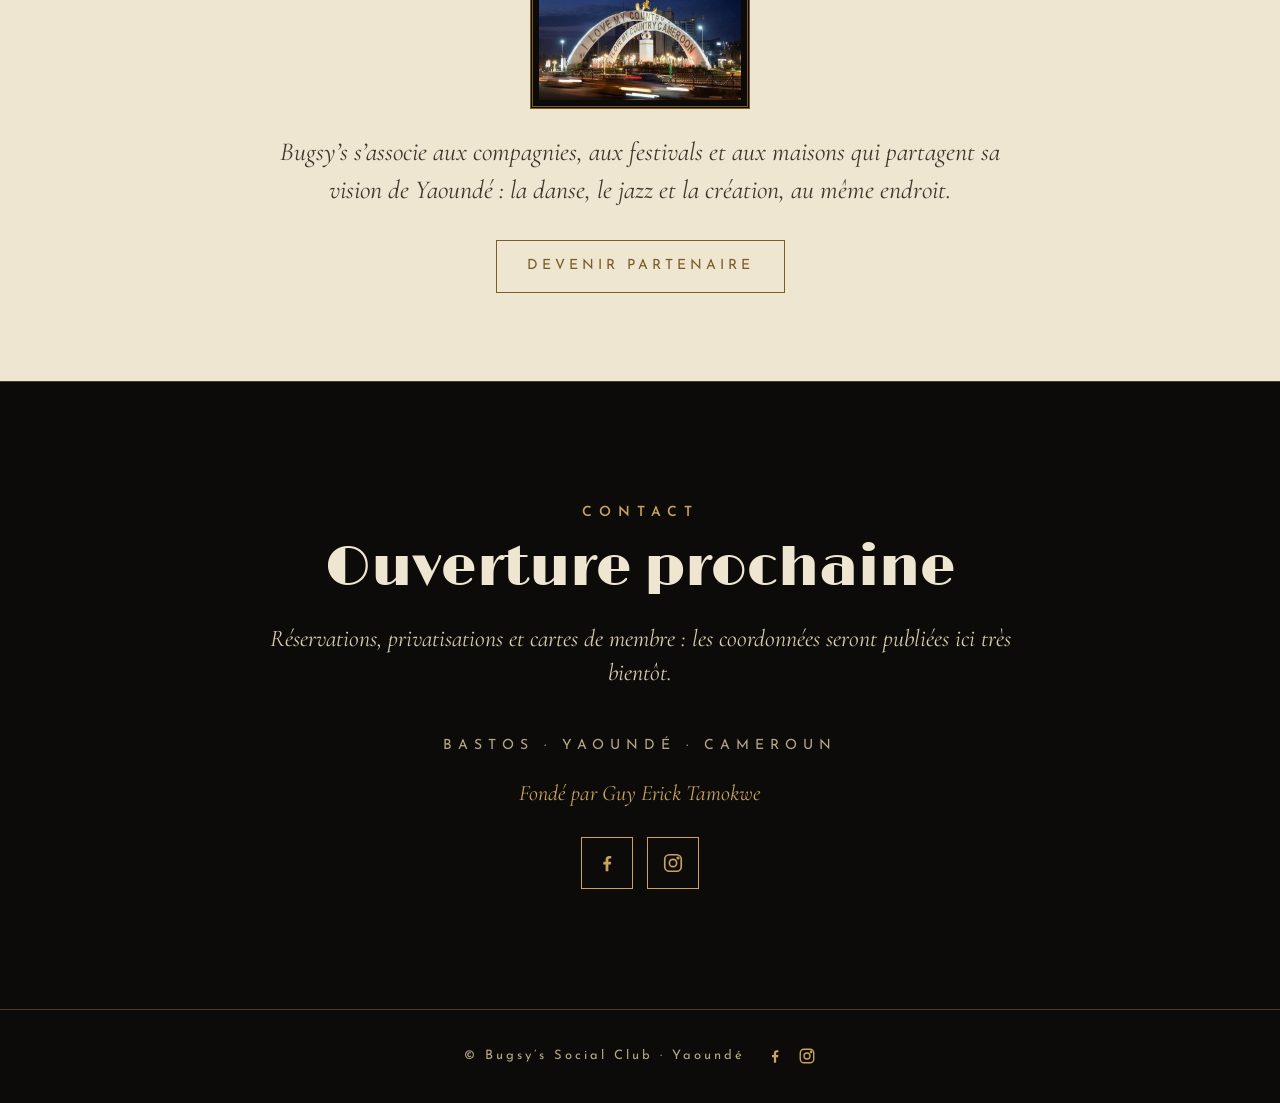
==== commit e3a0dee4: "La danse : direction artistique et stylisme, Jade Tamokwe" ====
--- a/index.html
+++ b/index.html
@@ -142,7 +142,10 @@
       <ul class="styles"><li>Afro</li><li>Hip-hop</li><li>Contemporain</li><li>Salsa</li><li>Street jazz</li><li>Modern jazz</li></ul>
       <p class="rdv"><b>Cours · du lundi au jeudi, en journée</b>Tous niveaux, du premier pas au danseur confirmé.</p><p class="rdv"><b>Books photo</b>Shootings pour les artistes et les compagnies : portraits, mouvement, scène.</p>
     </div>
+    <div class="danse-bloc">
     <div class="danse-photos"><img src="assets/img/danse-dos.jpg" alt="Dos nu d’une danseuse sur fond noir, drapé rouge" loading="lazy"><img src="assets/img/danse-contemporain.jpg" alt="Danseuses et danseur de contemporain sur fond noir" loading="lazy"><img src="assets/img/danse-duo.jpg" alt="Duo de danse, bras levés" loading="lazy"><img src="assets/img/danse-sol.jpg" alt="Danseuse au sol sous une lumière cuivrée" loading="lazy"><img src="assets/img/danse-solo.jpg" alt="Danseuse en cambré, cheveux au sol" loading="lazy"><img src="assets/img/danse-cambre.jpg" alt="Trois danseuses d’afro en plein air" loading="lazy"><img src="assets/img/danse-graffiti.jpg" alt="Danseuse au sol, jambe tendue vers le ciel" loading="lazy"><img src="assets/img/danse-afro.jpg" alt="Danseuse au corps peint devant un mur de graffitis" loading="lazy"><img src="assets/img/danse-salsa.jpg" alt="Couple de salsa en mouvement, robe rouge sur le parquet" loading="lazy"></div>
+    <p class="credit-photos">Direction artistique et stylisme : Jade Tamokwe</p>
+    </div>
   </div>
 </div></section>
 
--- a/assets/style.css
+++ b/assets/style.css
@@ -299,3 +299,5 @@
 .citation footer::before { content: "— "; }
 .citation .trad { margin-top: 14px; font-size: 18px; color: var(--discret); }
 .partenaires-photo { display: block; width: 220px; height: 138px; object-fit: cover; margin: 0 auto 24px; padding: 6px; background: var(--noir); border: 3px double var(--bronze); }
+.danse-bloc { justify-self: center; display: flex; flex-direction: column; align-items: center; gap: 14px; }
+.credit-photos { margin: 0; max-width: 384px; font-size: 11px; letter-spacing: 2px; text-transform: uppercase; color: var(--discret); text-align: center; }
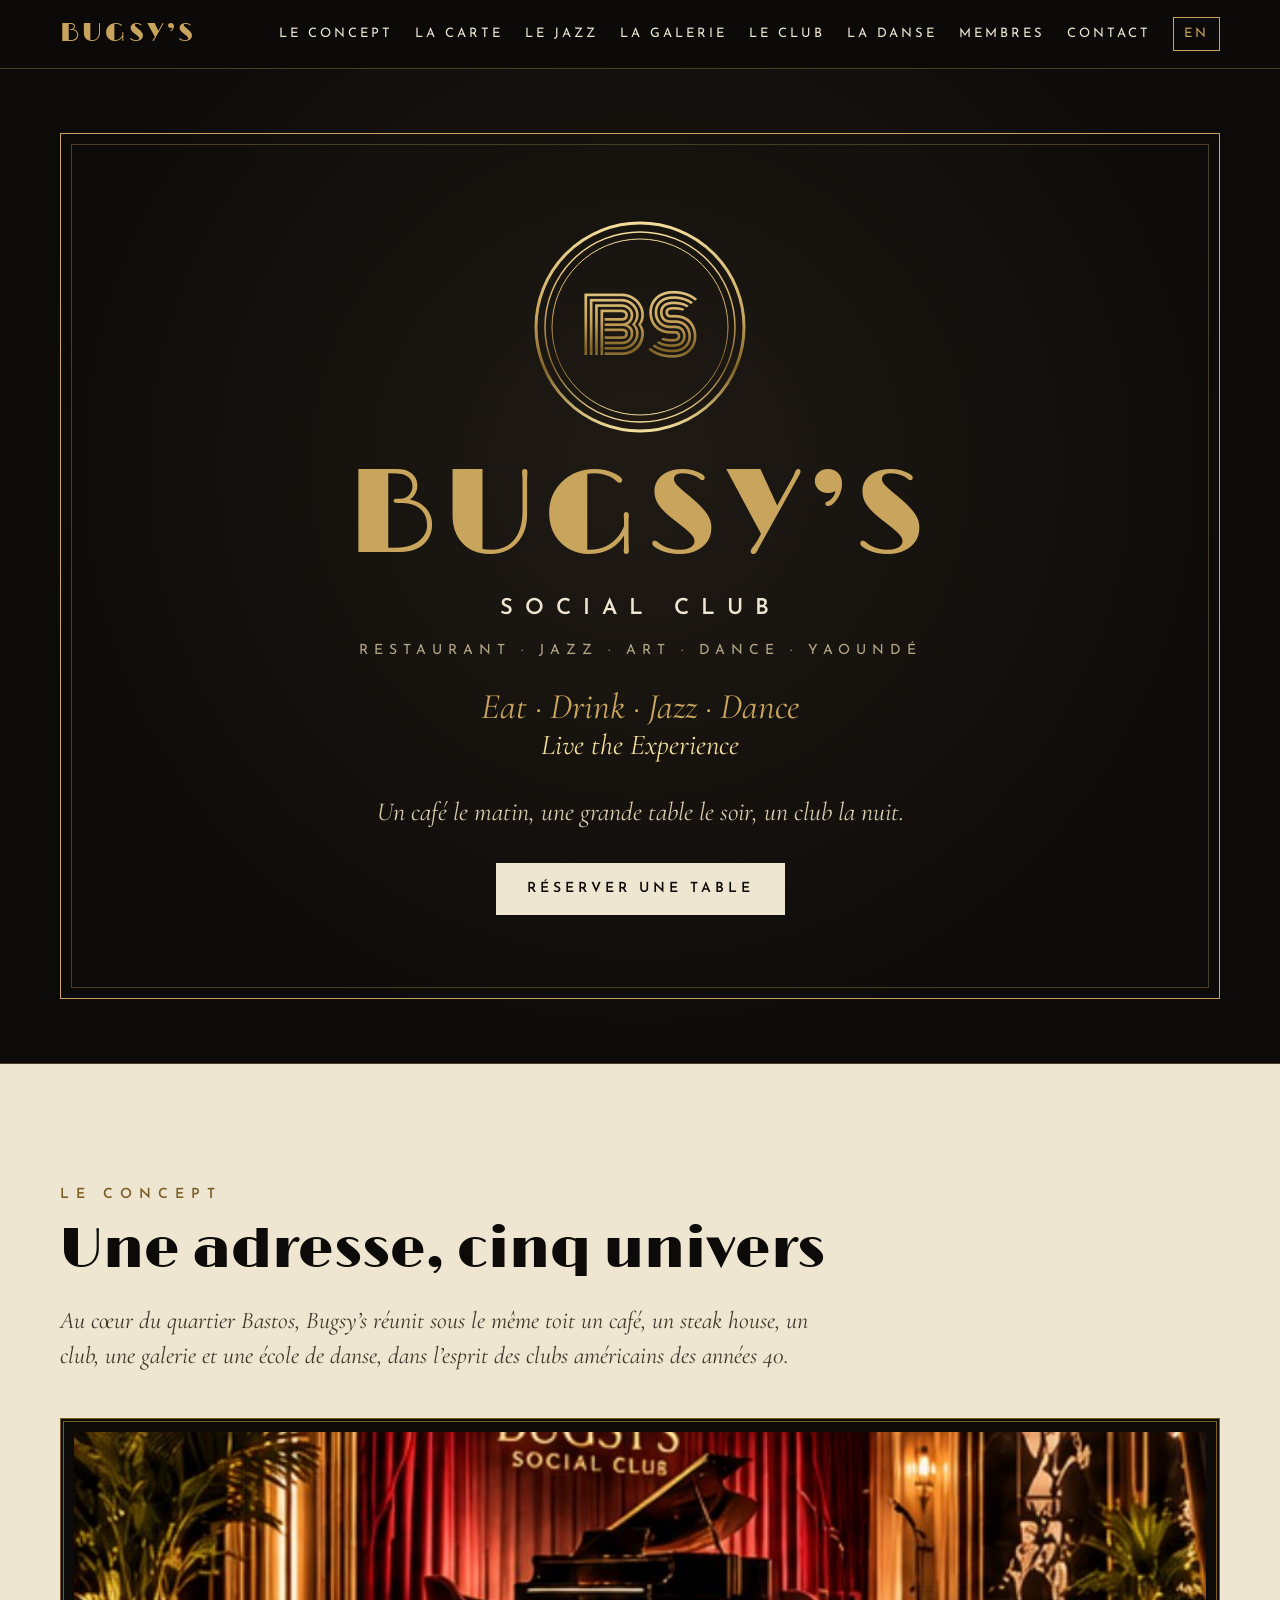
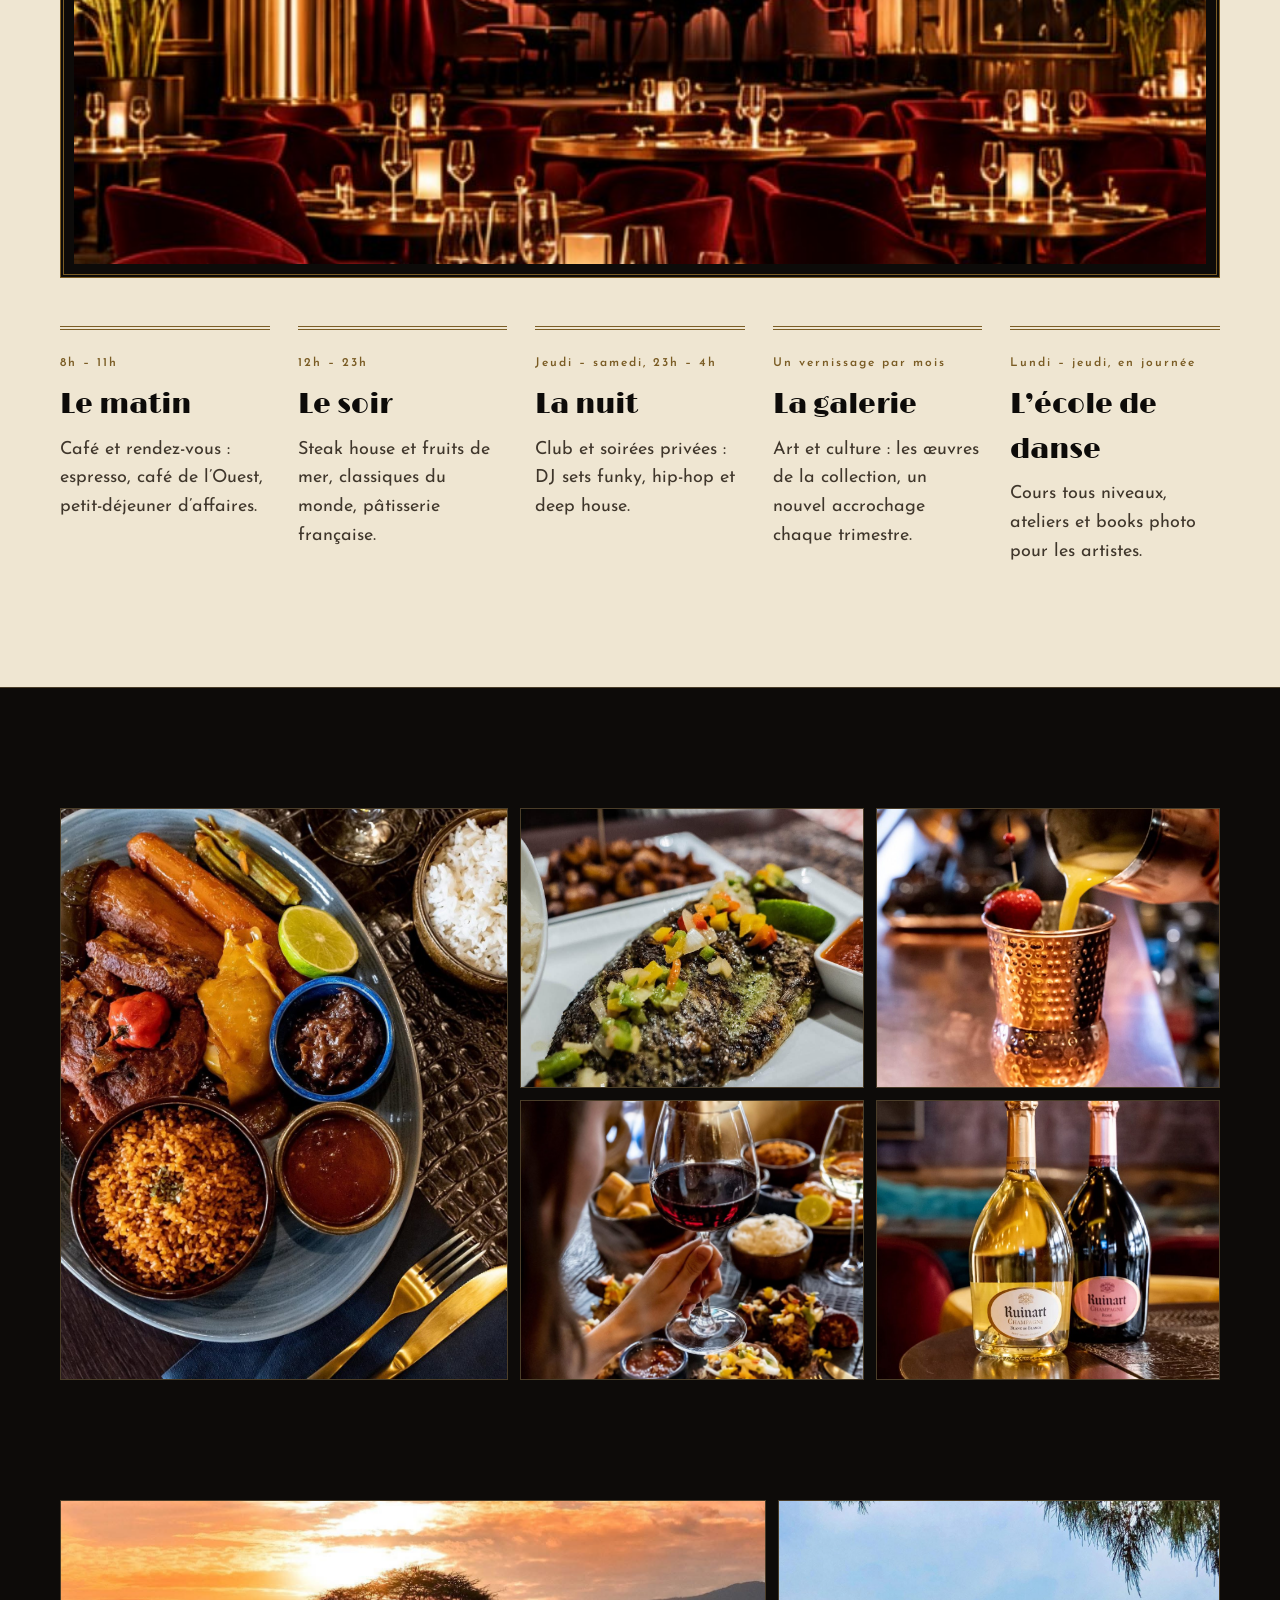
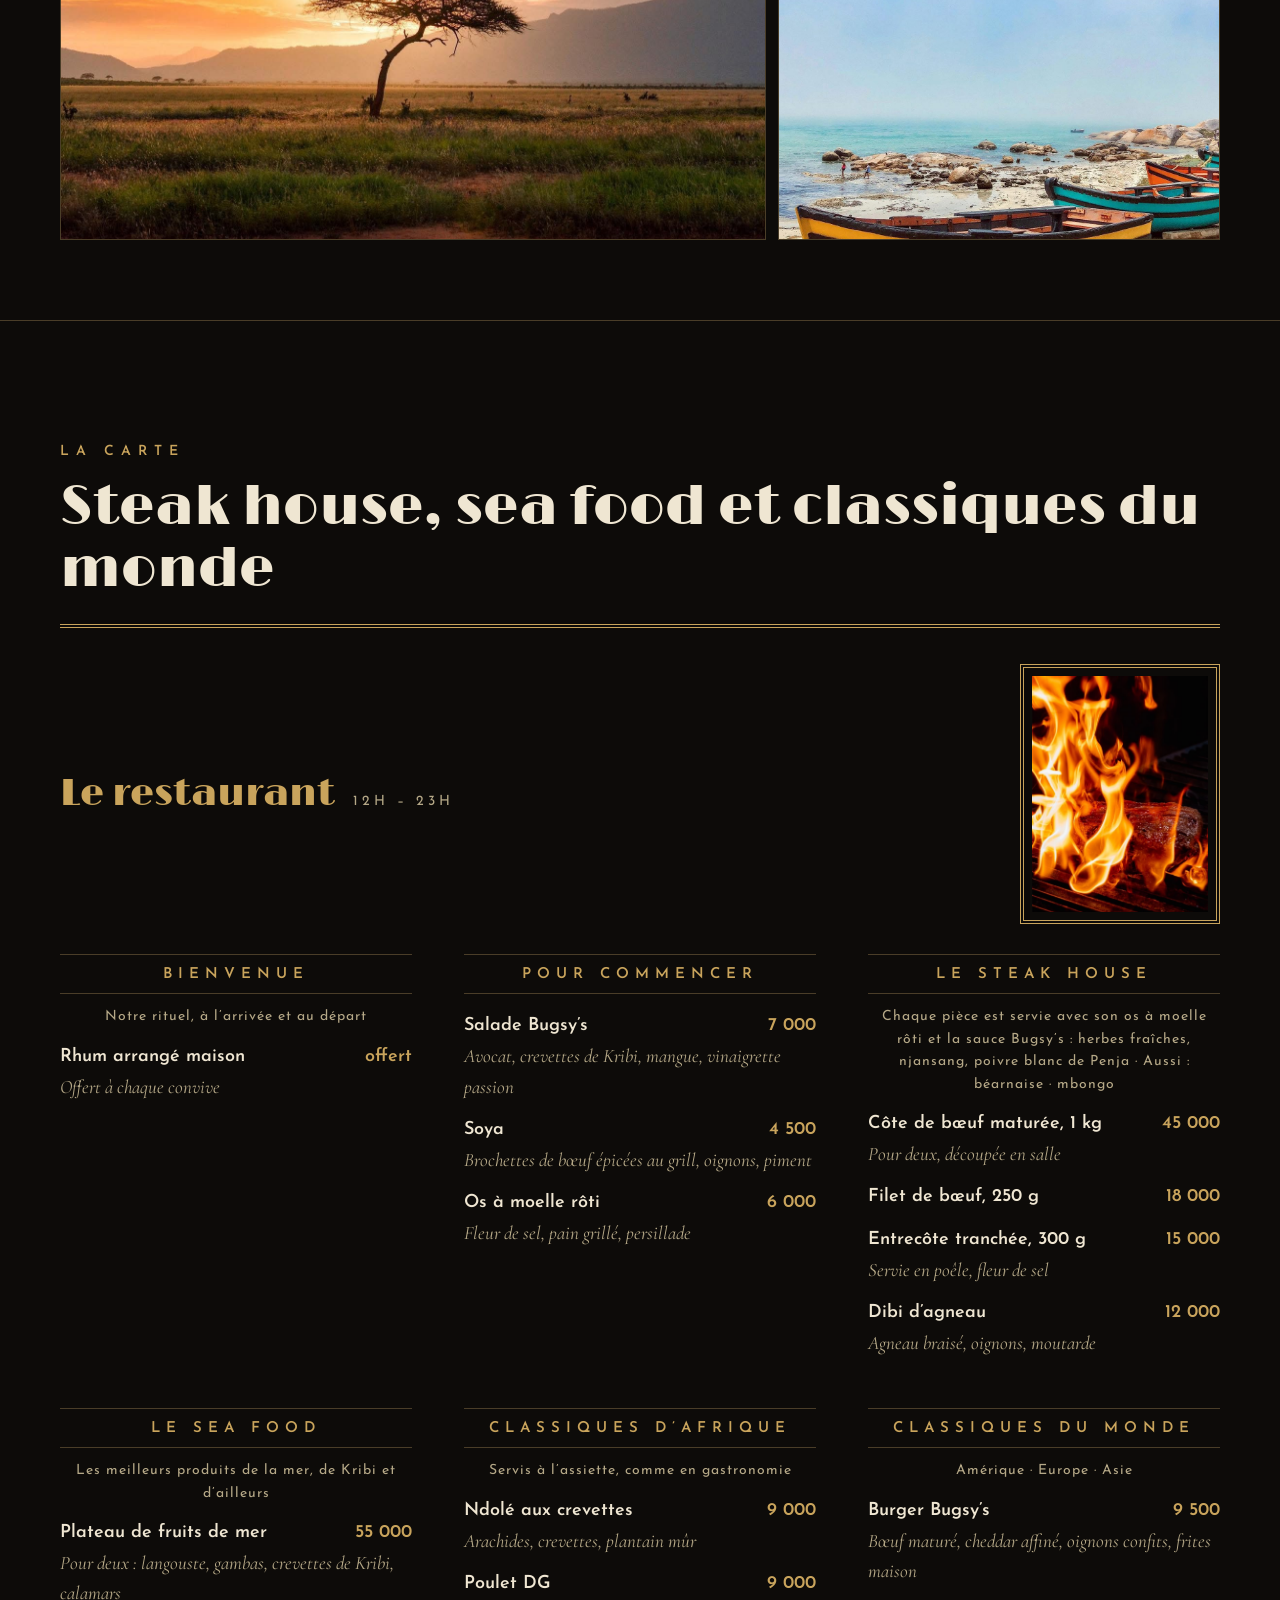
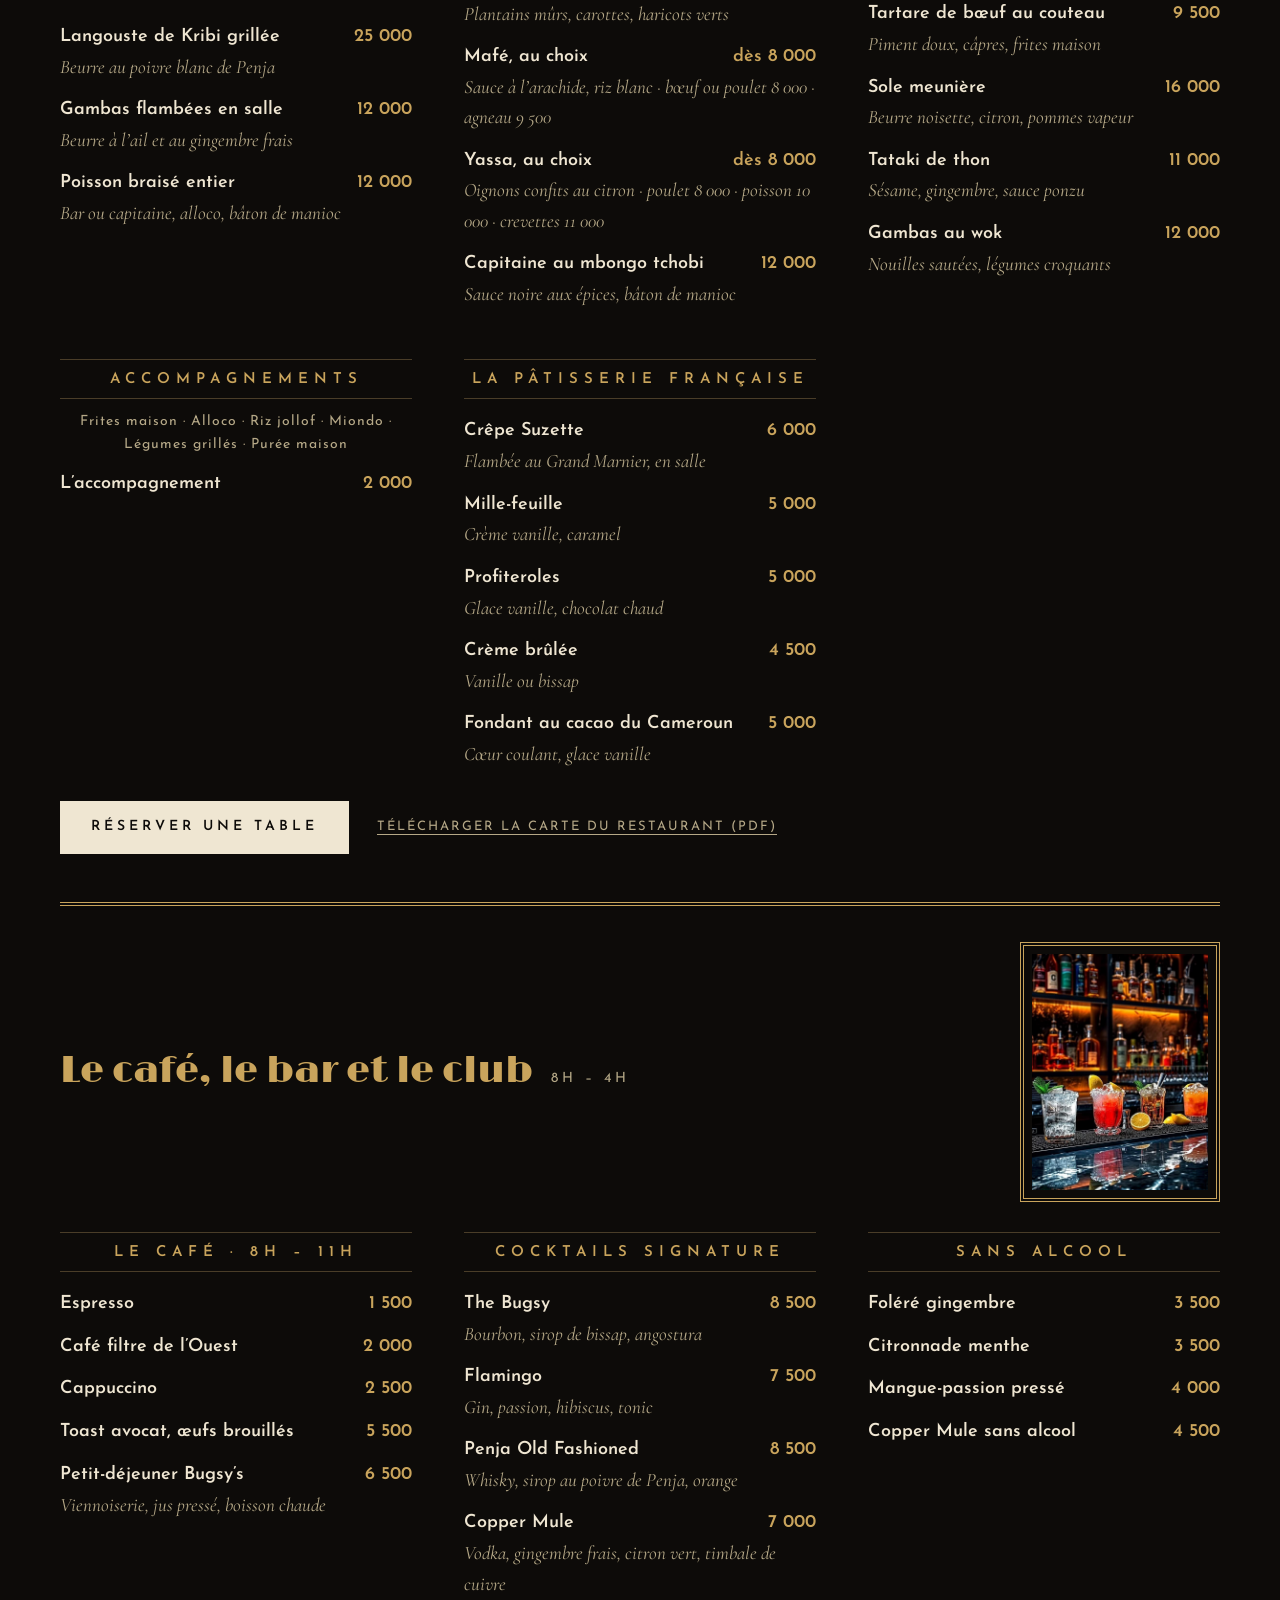
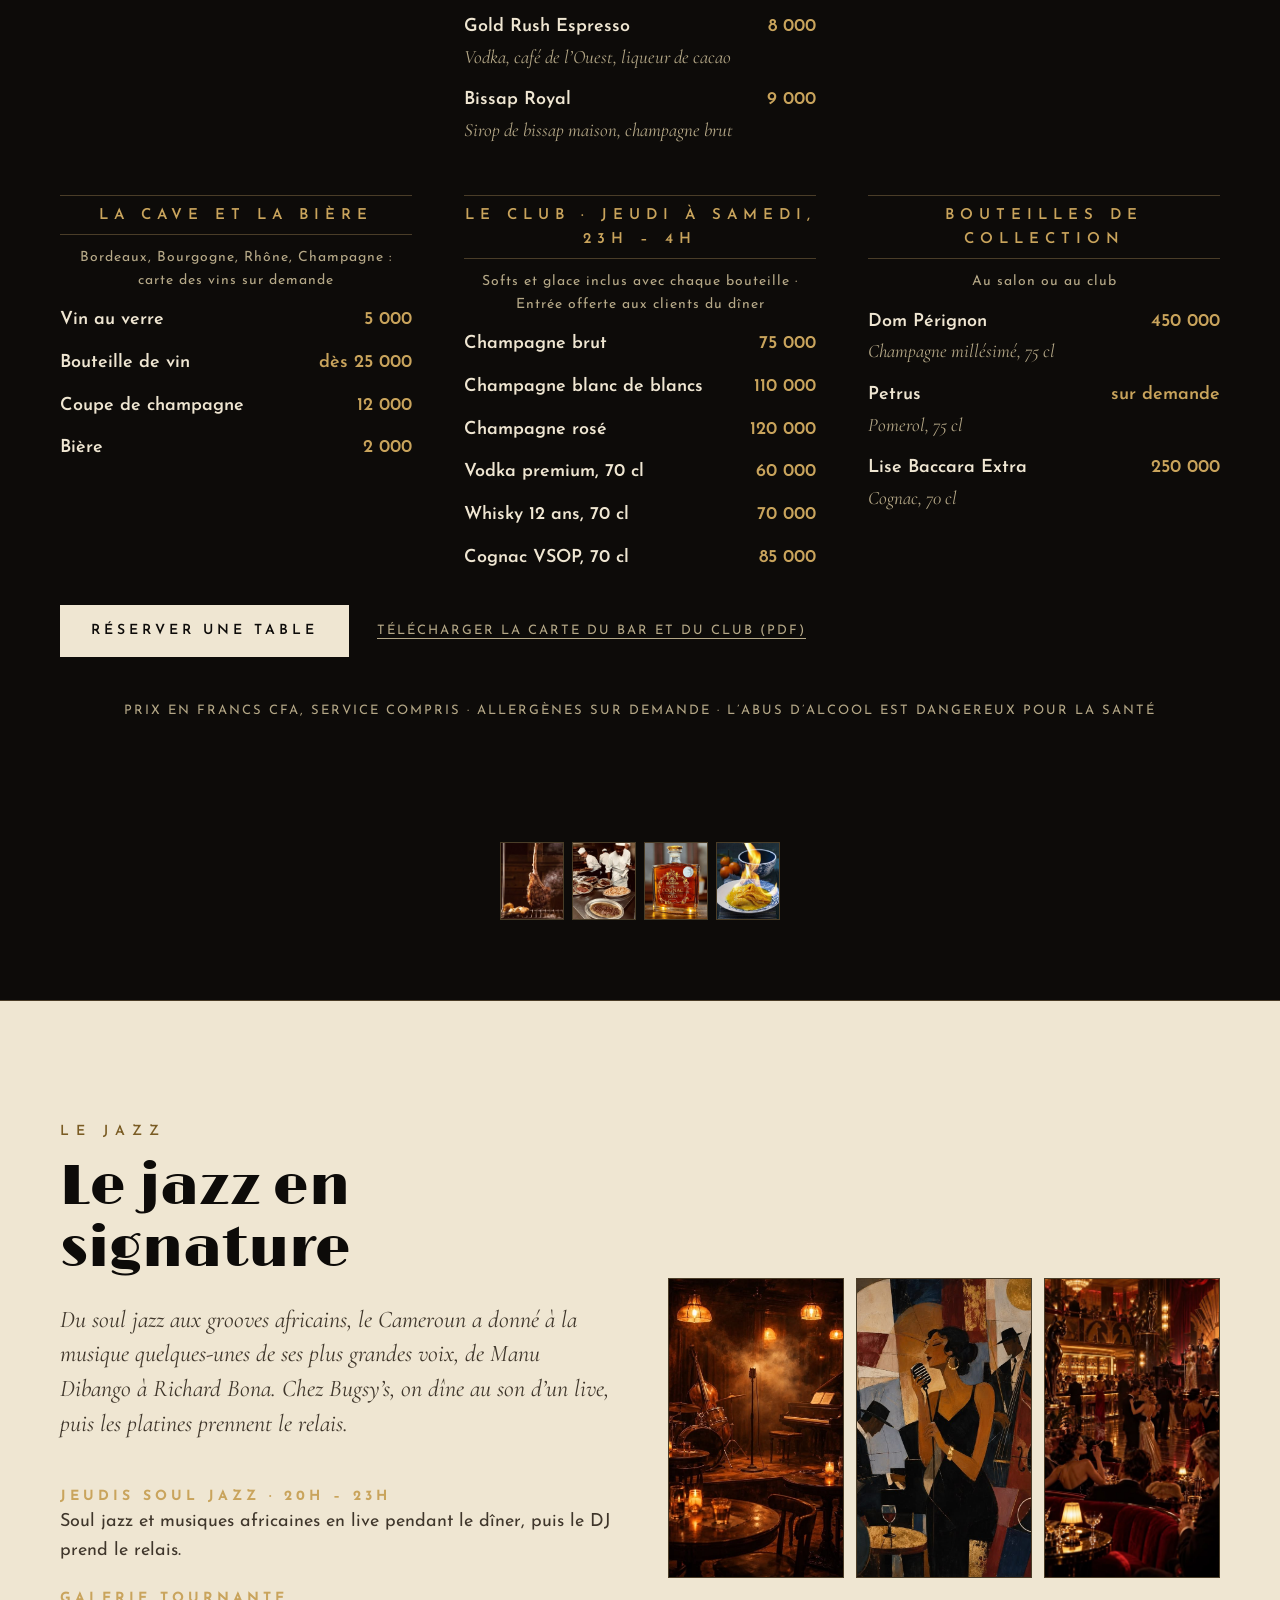
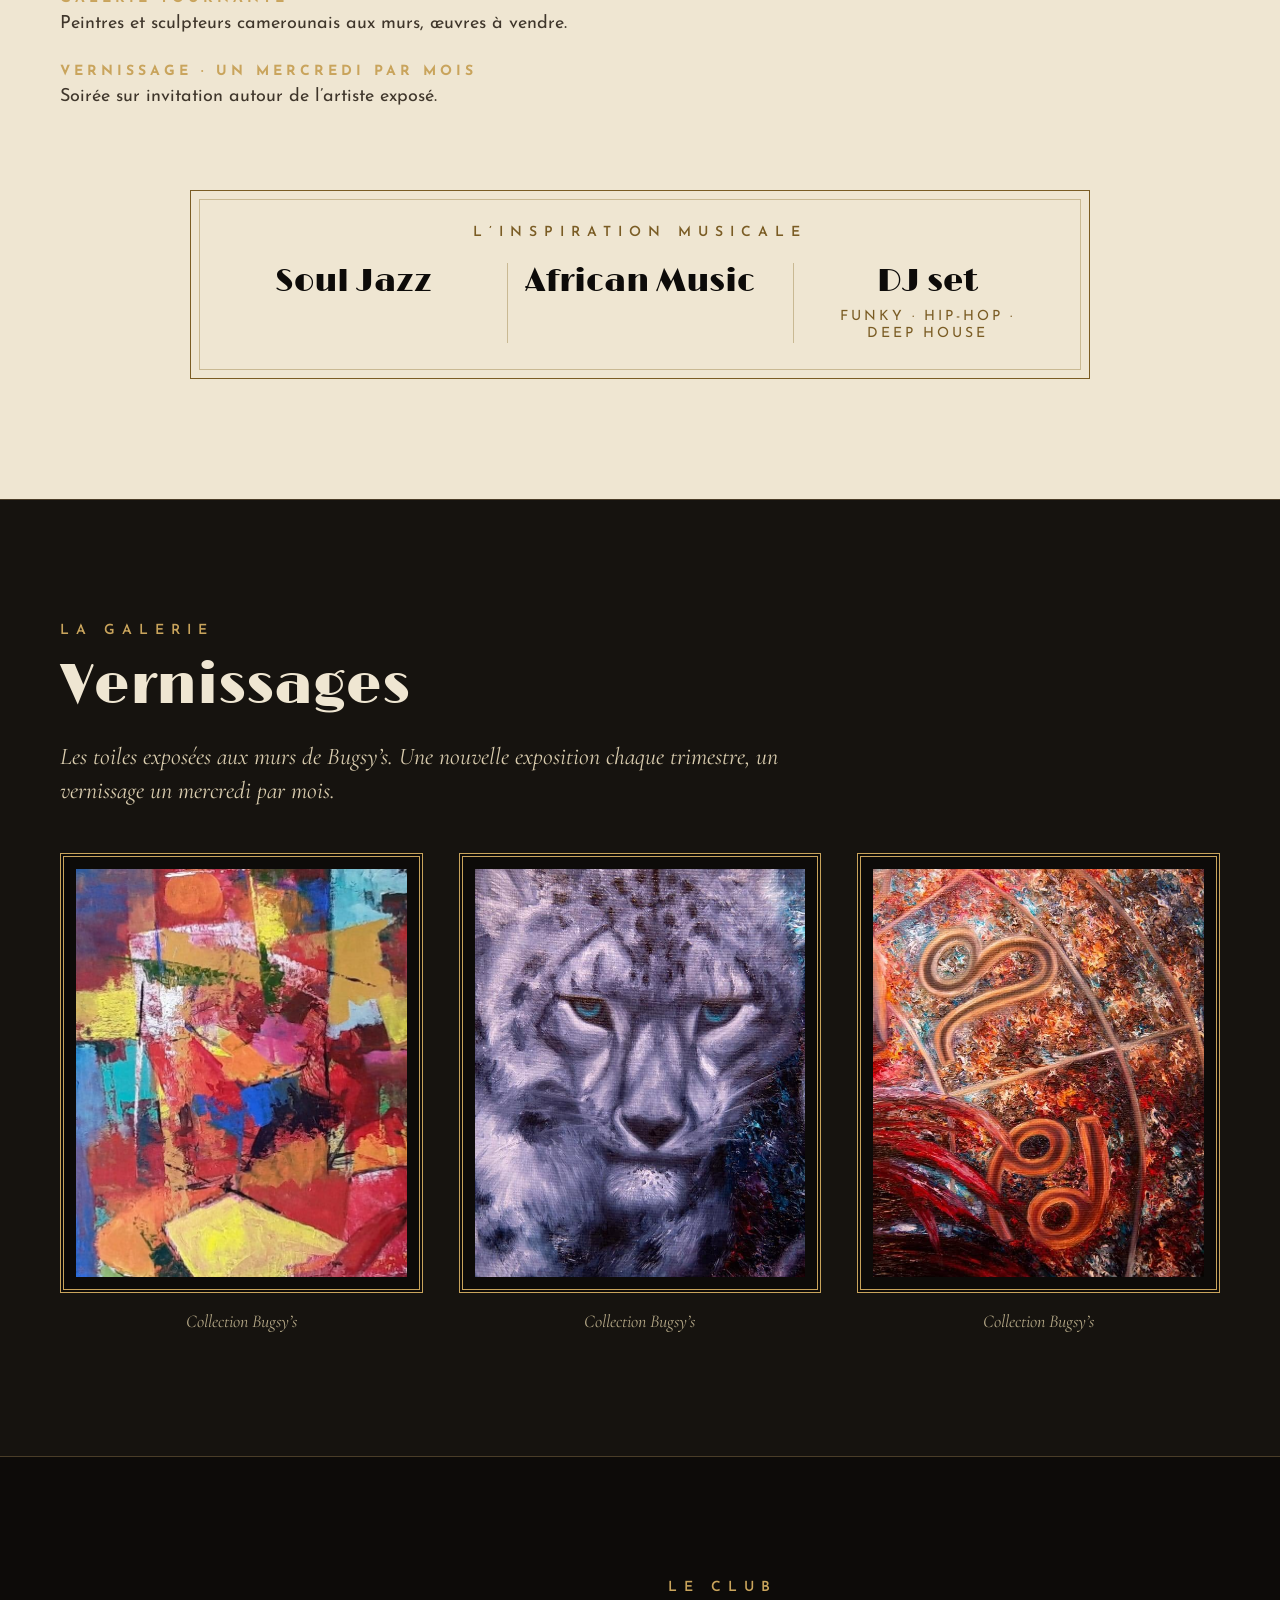
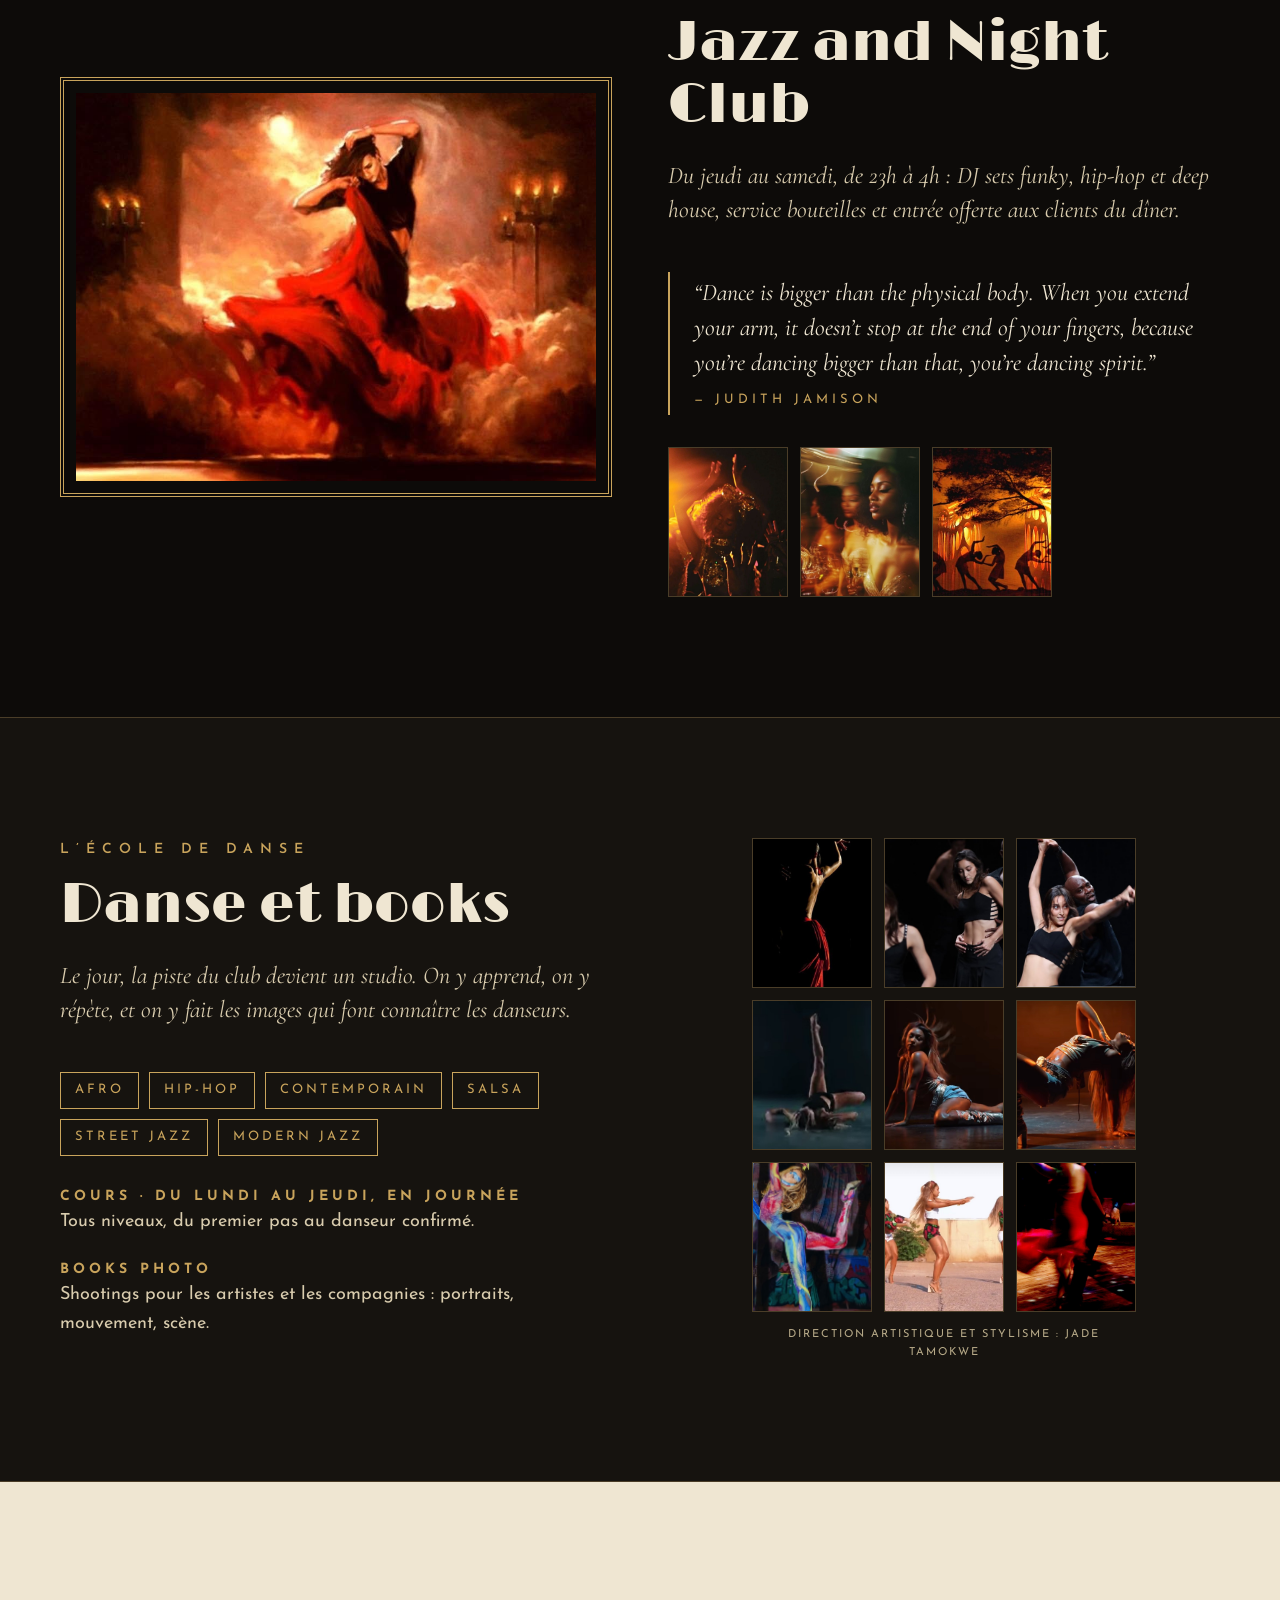
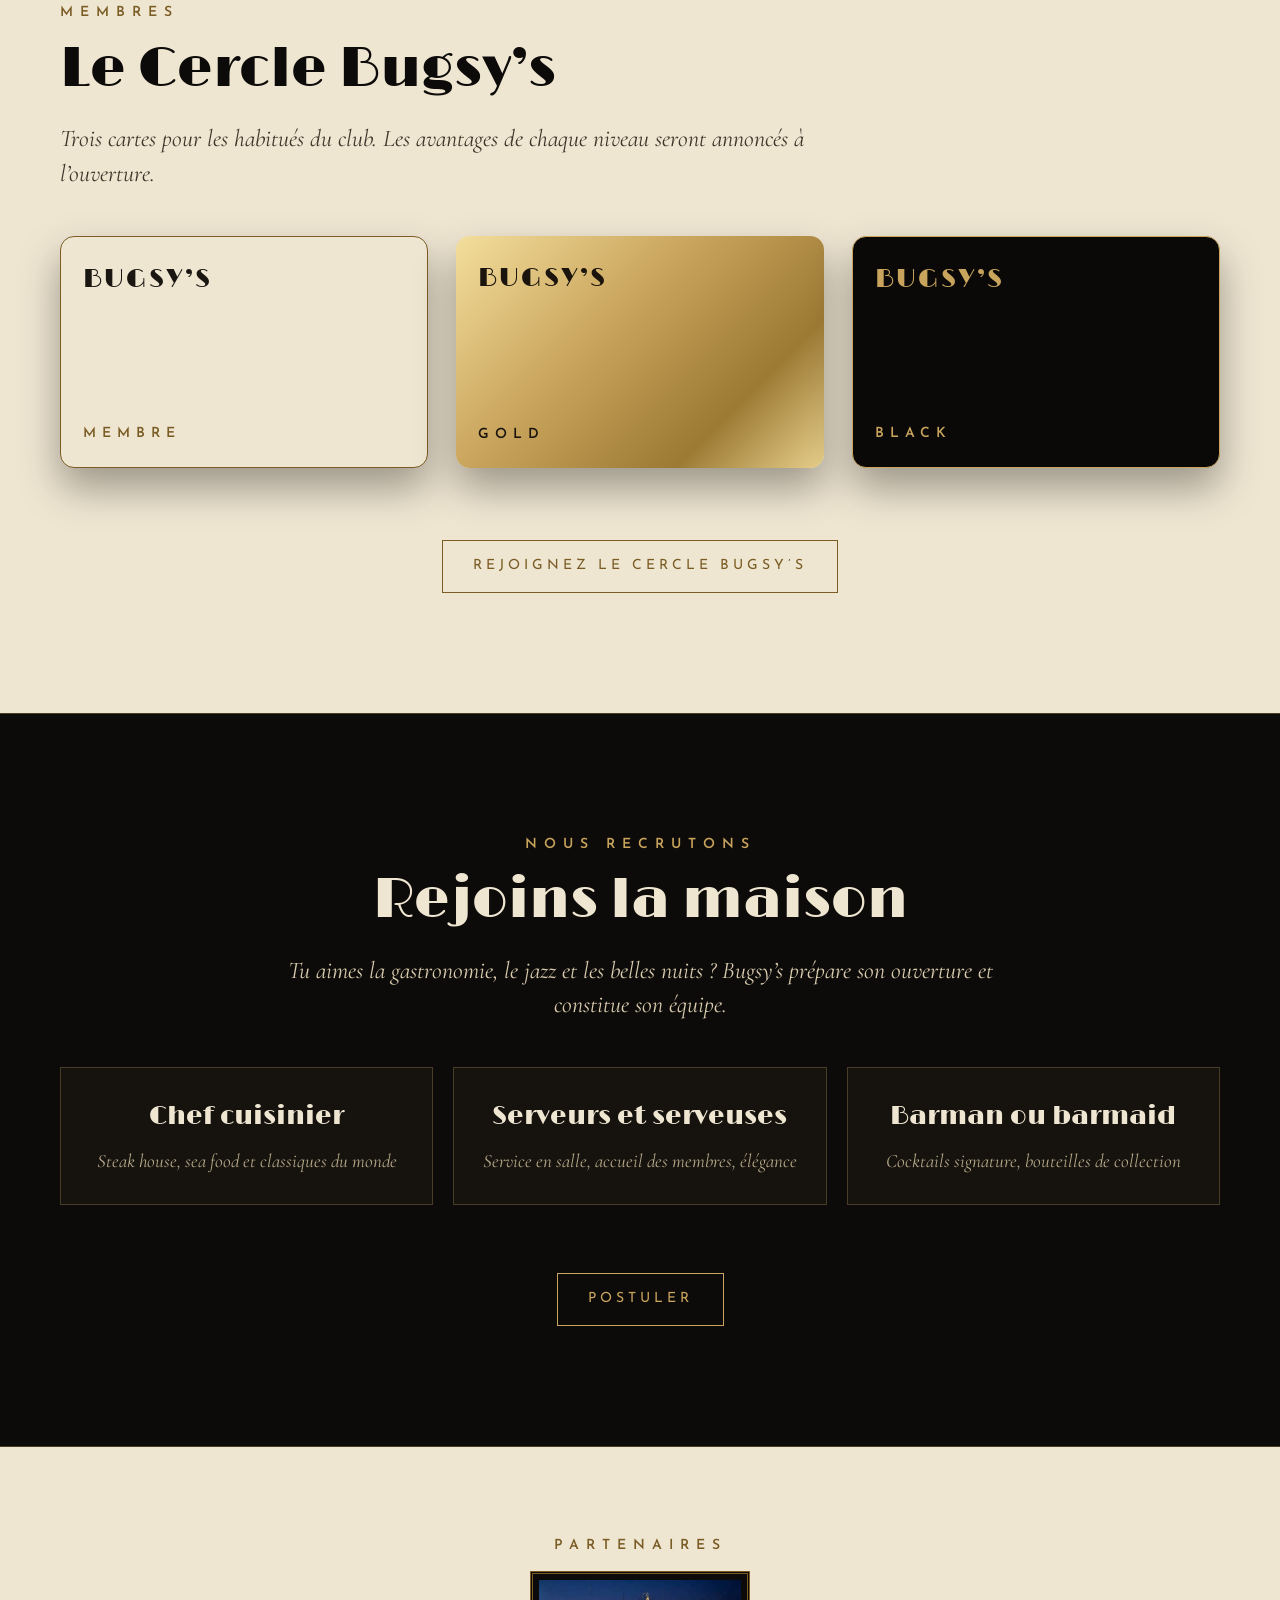
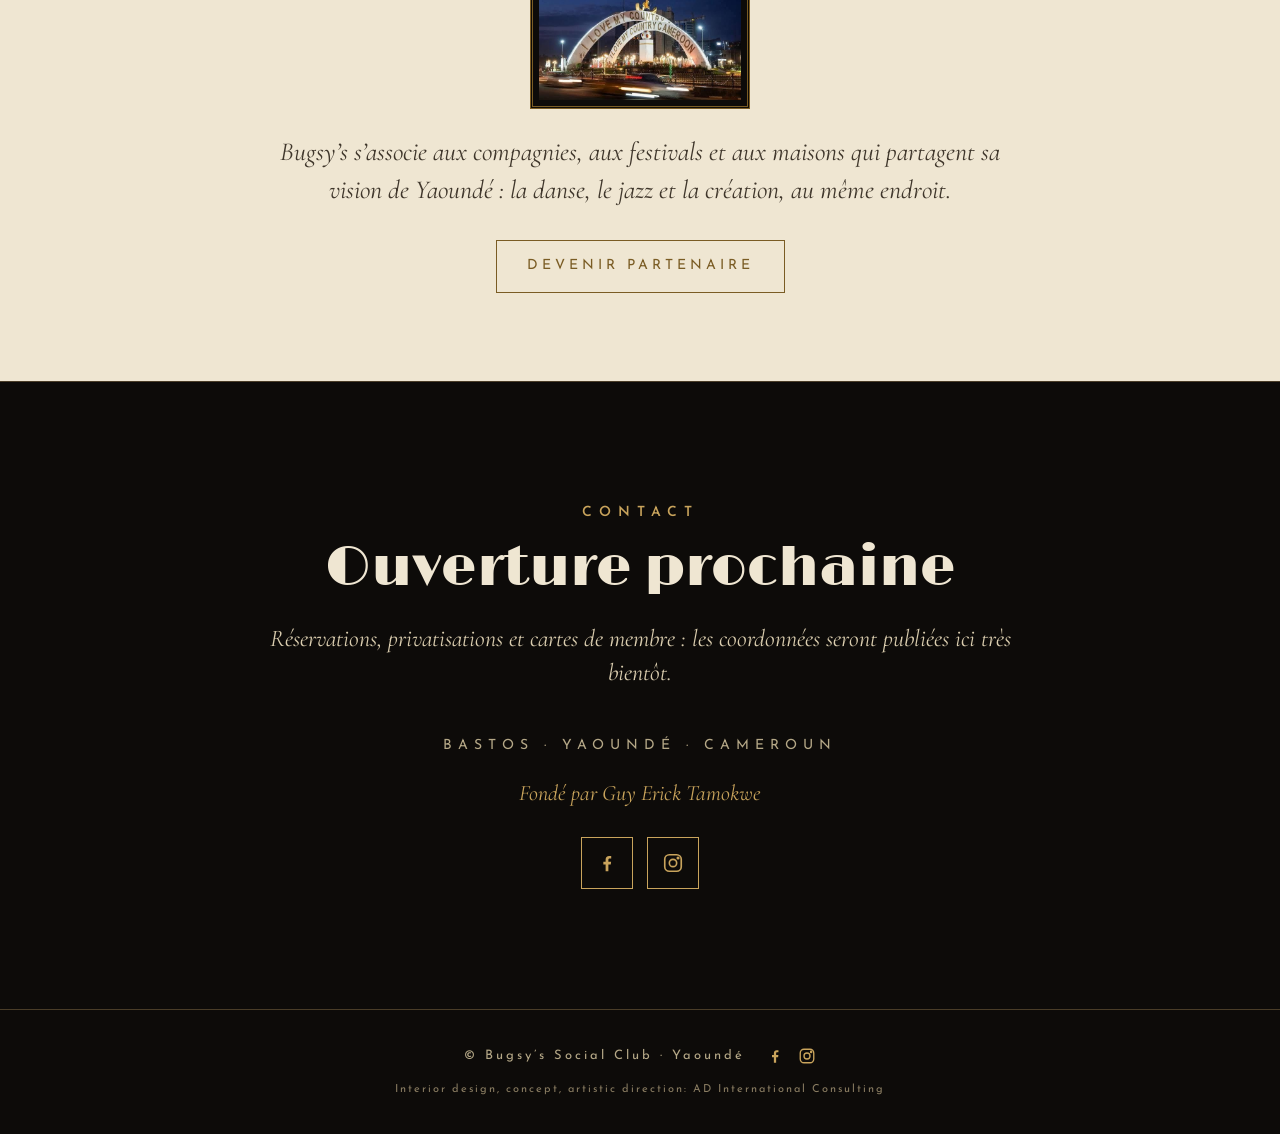
==== commit 683d7de9: "Pied de page : crédit de conception" ====
--- a/index.html
+++ b/index.html
@@ -182,6 +182,6 @@
   <p class="reseaux"><a href="https://www.facebook.com/share/19V8M8bjyL/" target="_blank" rel="noopener" aria-label="Facebook" title="Facebook"><svg width="20" height="20" viewBox="0 0 24 24" fill="currentColor" aria-hidden="true"><path d="M13.5 21v-7.5h2.6l.4-3h-3V8.6c0-.9.3-1.5 1.5-1.5h1.6V4.4c-.3 0-1.2-.1-2.3-.1-2.3 0-3.8 1.4-3.8 3.9v2.3H8v3h2.5V21h3z"></path></svg></a><a href="https://www.instagram.com/guyericktamokwe/" target="_blank" rel="noopener" aria-label="Instagram" title="Instagram"><svg width="20" height="20" viewBox="0 0 24 24" fill="none" stroke="currentColor" stroke-width="1.8" aria-hidden="true"><rect x="3" y="3" width="18" height="18" rx="5"></rect><circle cx="12" cy="12" r="4"></circle><circle cx="17.5" cy="6.5" r="0.8" fill="currentColor"></circle></svg></a></p>
 </div></section>
 </main>
-<footer class="footer">© Bugsy’s Social Club · Yaoundé <span class="footer-reseaux"><a href="https://www.facebook.com/share/19V8M8bjyL/" target="_blank" rel="noopener" aria-label="Facebook" title="Facebook"><svg width="20" height="20" viewBox="0 0 24 24" fill="currentColor" aria-hidden="true"><path d="M13.5 21v-7.5h2.6l.4-3h-3V8.6c0-.9.3-1.5 1.5-1.5h1.6V4.4c-.3 0-1.2-.1-2.3-.1-2.3 0-3.8 1.4-3.8 3.9v2.3H8v3h2.5V21h3z"></path></svg></a><a href="https://www.instagram.com/guyericktamokwe/" target="_blank" rel="noopener" aria-label="Instagram" title="Instagram"><svg width="20" height="20" viewBox="0 0 24 24" fill="none" stroke="currentColor" stroke-width="1.8" aria-hidden="true"><rect x="3" y="3" width="18" height="18" rx="5"></rect><circle cx="12" cy="12" r="4"></circle><circle cx="17.5" cy="6.5" r="0.8" fill="currentColor"></circle></svg></a></span></footer>
+<footer class="footer">© Bugsy’s Social Club · Yaoundé <span class="footer-reseaux"><a href="https://www.facebook.com/share/19V8M8bjyL/" target="_blank" rel="noopener" aria-label="Facebook" title="Facebook"><svg width="20" height="20" viewBox="0 0 24 24" fill="currentColor" aria-hidden="true"><path d="M13.5 21v-7.5h2.6l.4-3h-3V8.6c0-.9.3-1.5 1.5-1.5h1.6V4.4c-.3 0-1.2-.1-2.3-.1-2.3 0-3.8 1.4-3.8 3.9v2.3H8v3h2.5V21h3z"></path></svg></a><a href="https://www.instagram.com/guyericktamokwe/" target="_blank" rel="noopener" aria-label="Instagram" title="Instagram"><svg width="20" height="20" viewBox="0 0 24 24" fill="none" stroke="currentColor" stroke-width="1.8" aria-hidden="true"><rect x="3" y="3" width="18" height="18" rx="5"></rect><circle cx="12" cy="12" r="4"></circle><circle cx="17.5" cy="6.5" r="0.8" fill="currentColor"></circle></svg></a></span><p class="footer-credit">Interior design, concept, artistic direction: AD International Consulting</p></footer>
 </body>
 </html>
--- a/assets/style.css
+++ b/assets/style.css
@@ -301,3 +301,4 @@
 .partenaires-photo { display: block; width: 220px; height: 138px; object-fit: cover; margin: 0 auto 24px; padding: 6px; background: var(--noir); border: 3px double var(--bronze); }
 .danse-bloc { justify-self: center; display: flex; flex-direction: column; align-items: center; gap: 14px; }
 .credit-photos { margin: 0; max-width: 384px; font-size: 11px; letter-spacing: 2px; text-transform: uppercase; color: var(--discret); text-align: center; }
+.footer-credit { margin: 14px 0 0; font-size: 11px; letter-spacing: 2px; color: #8a7d62; }
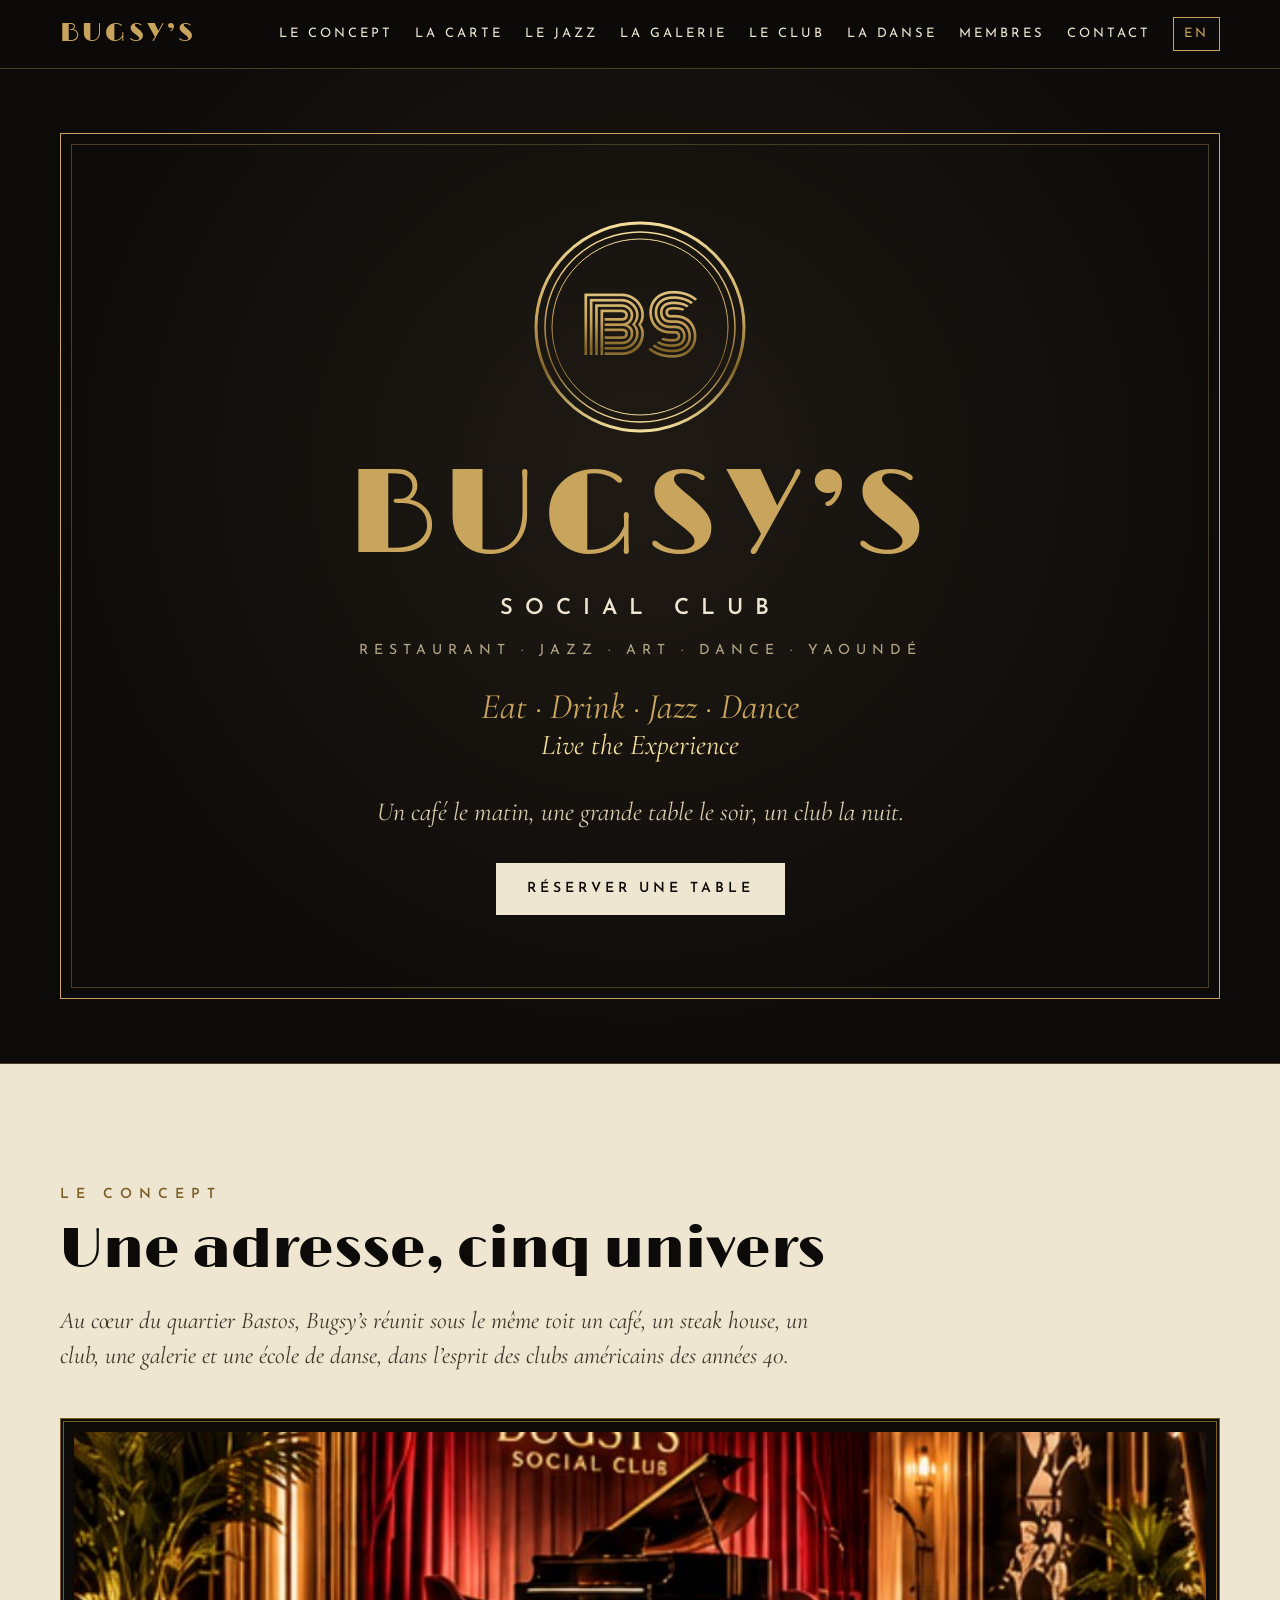
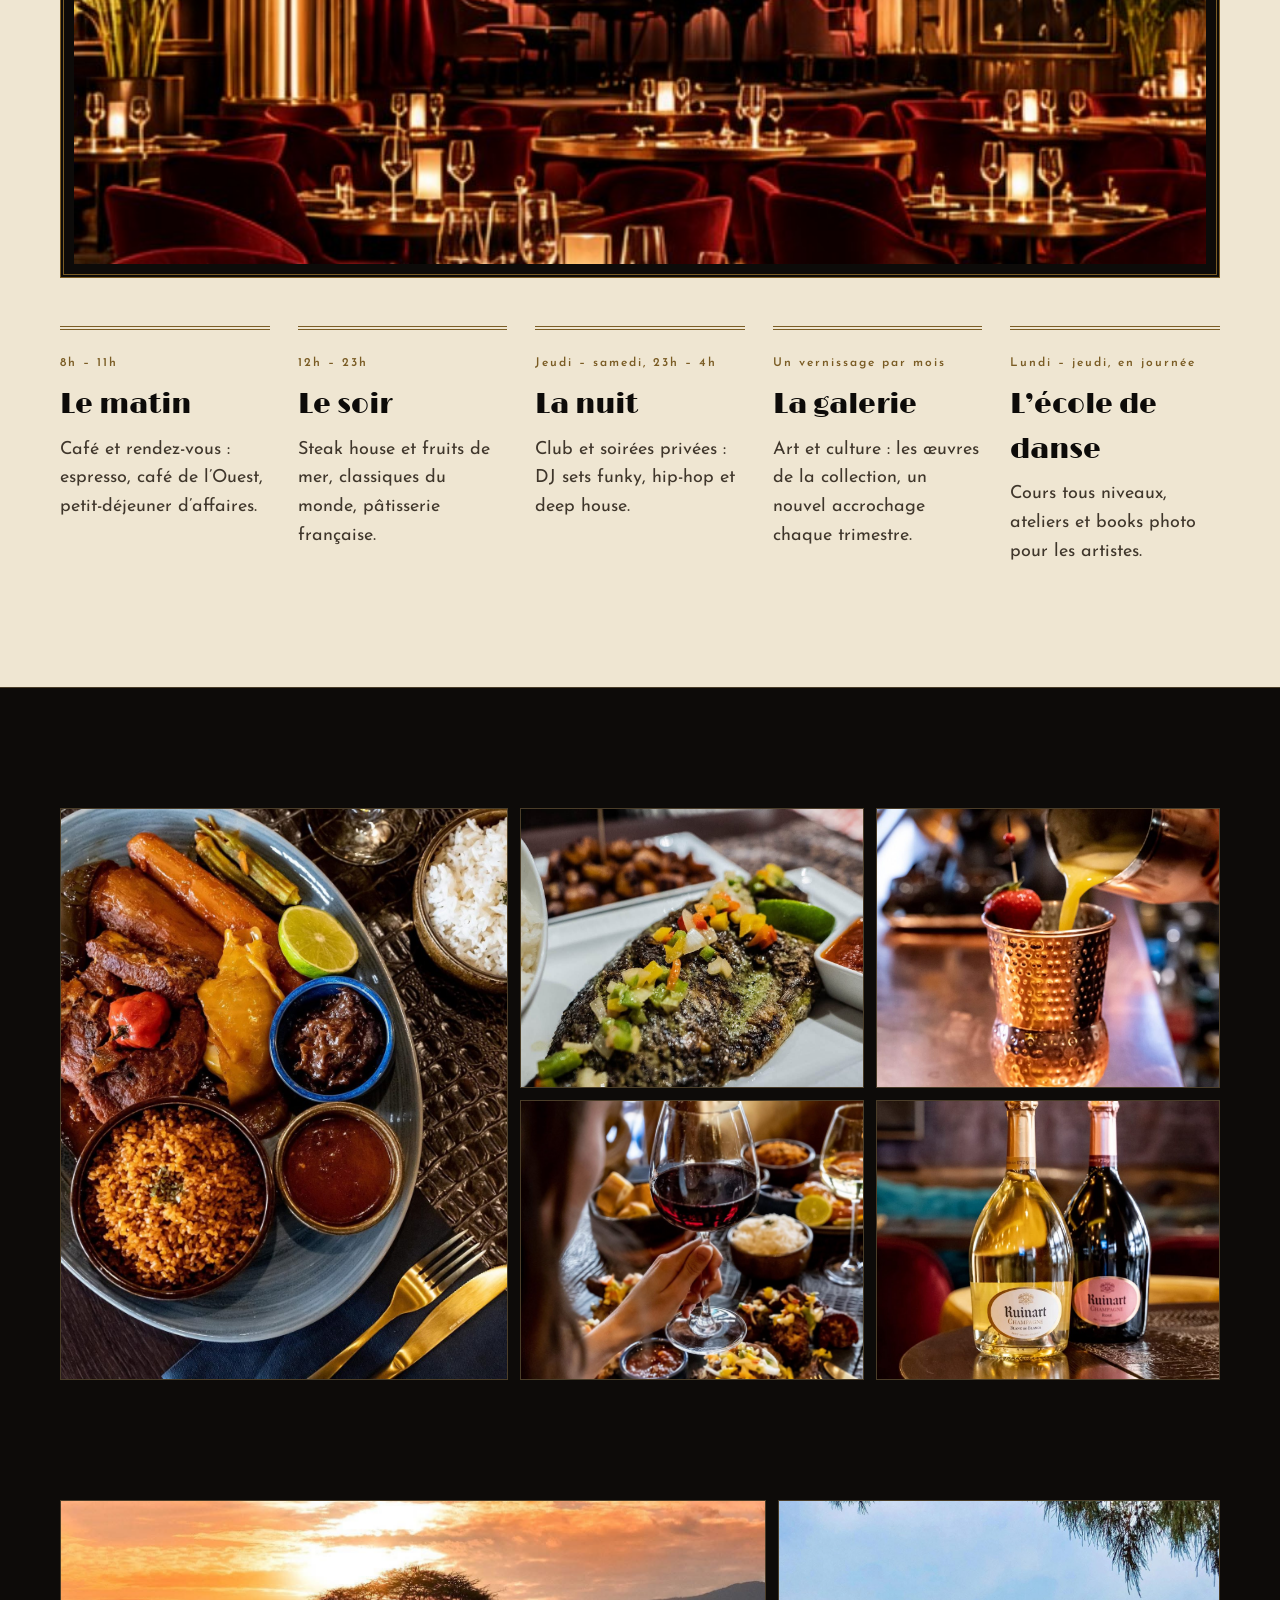
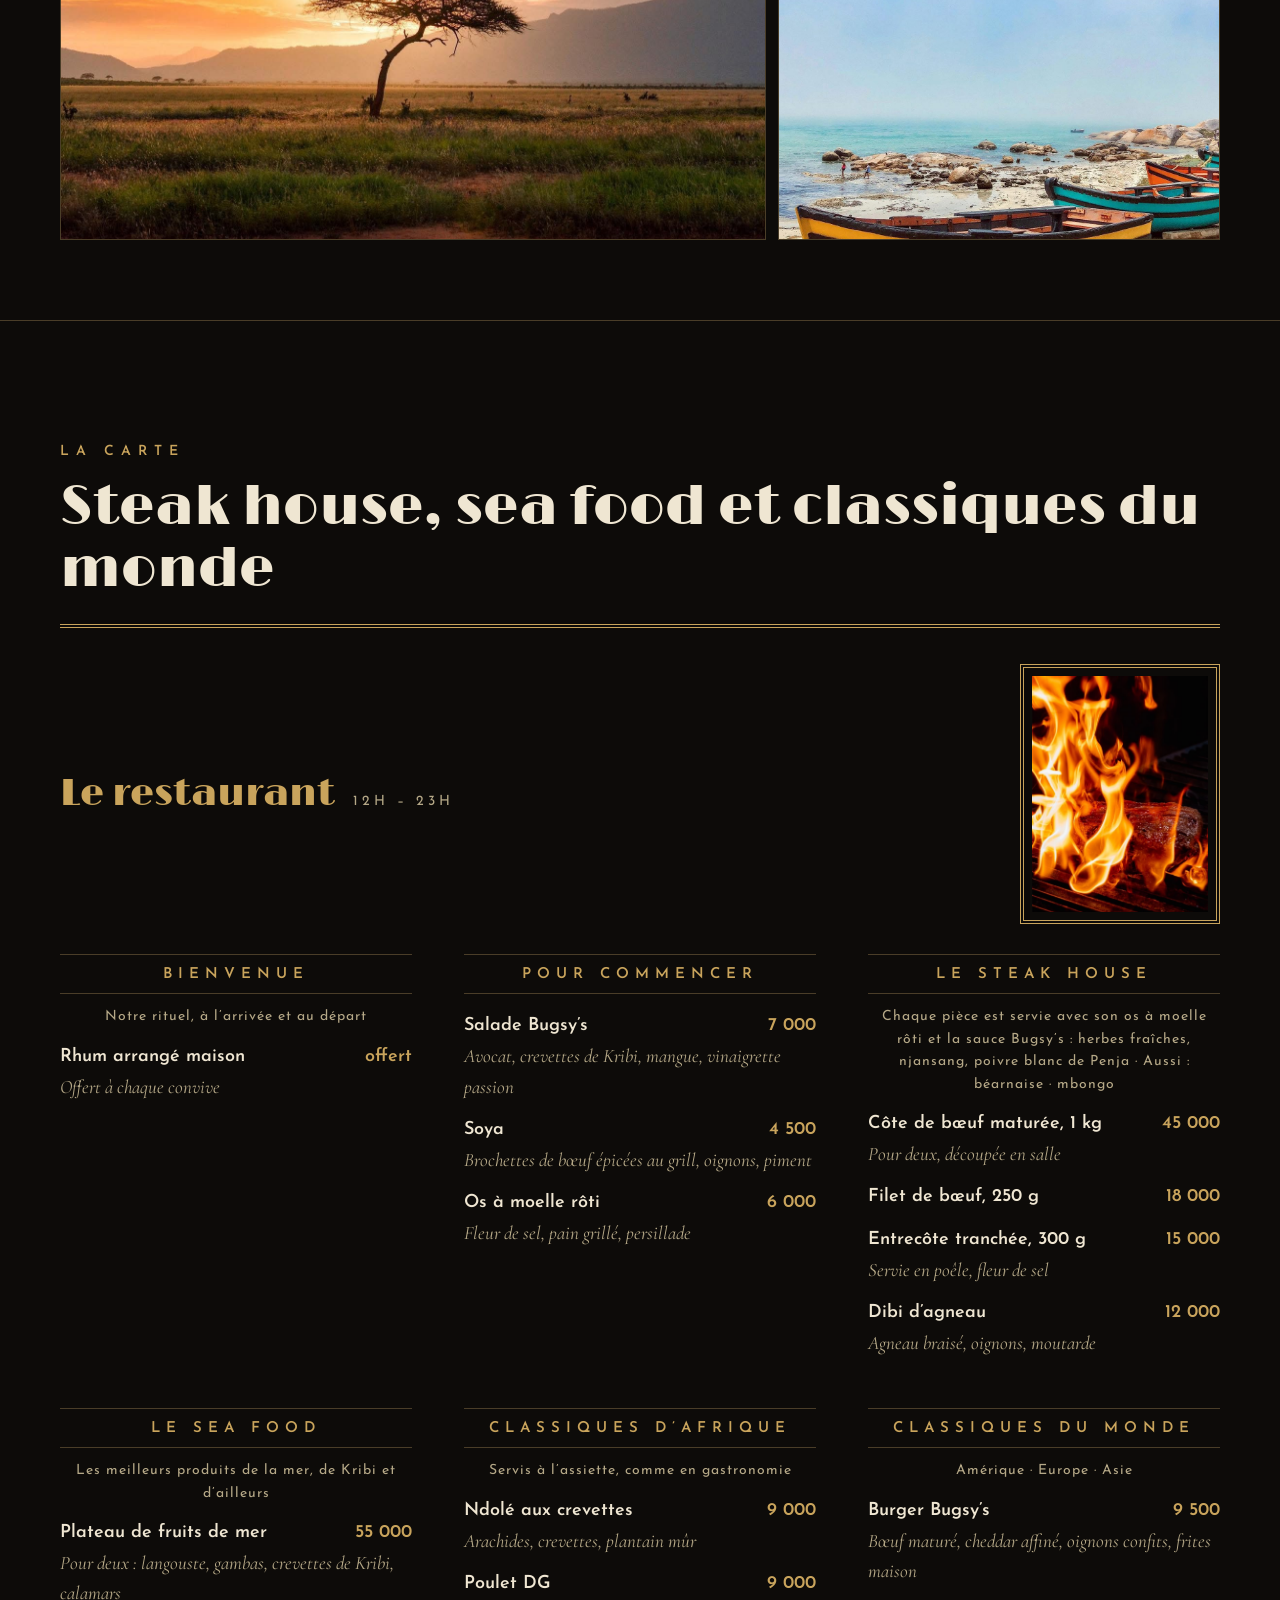
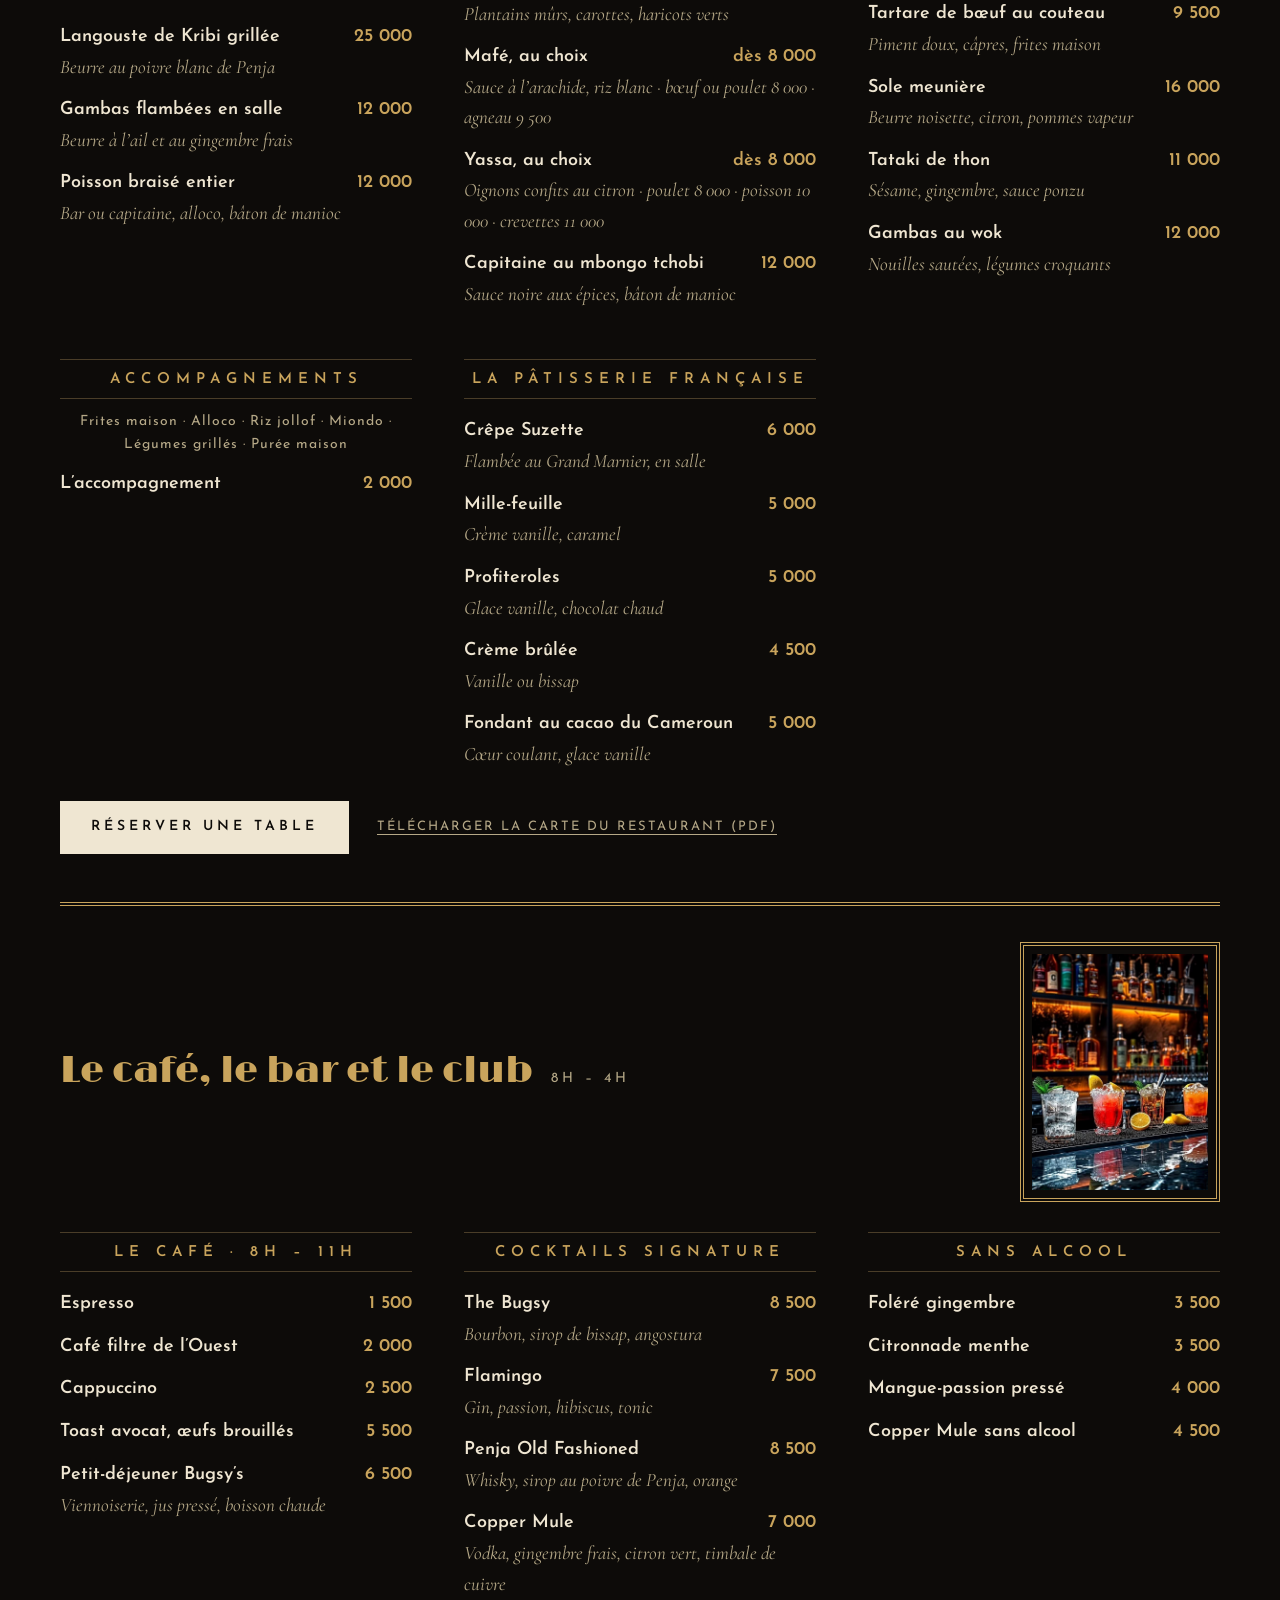
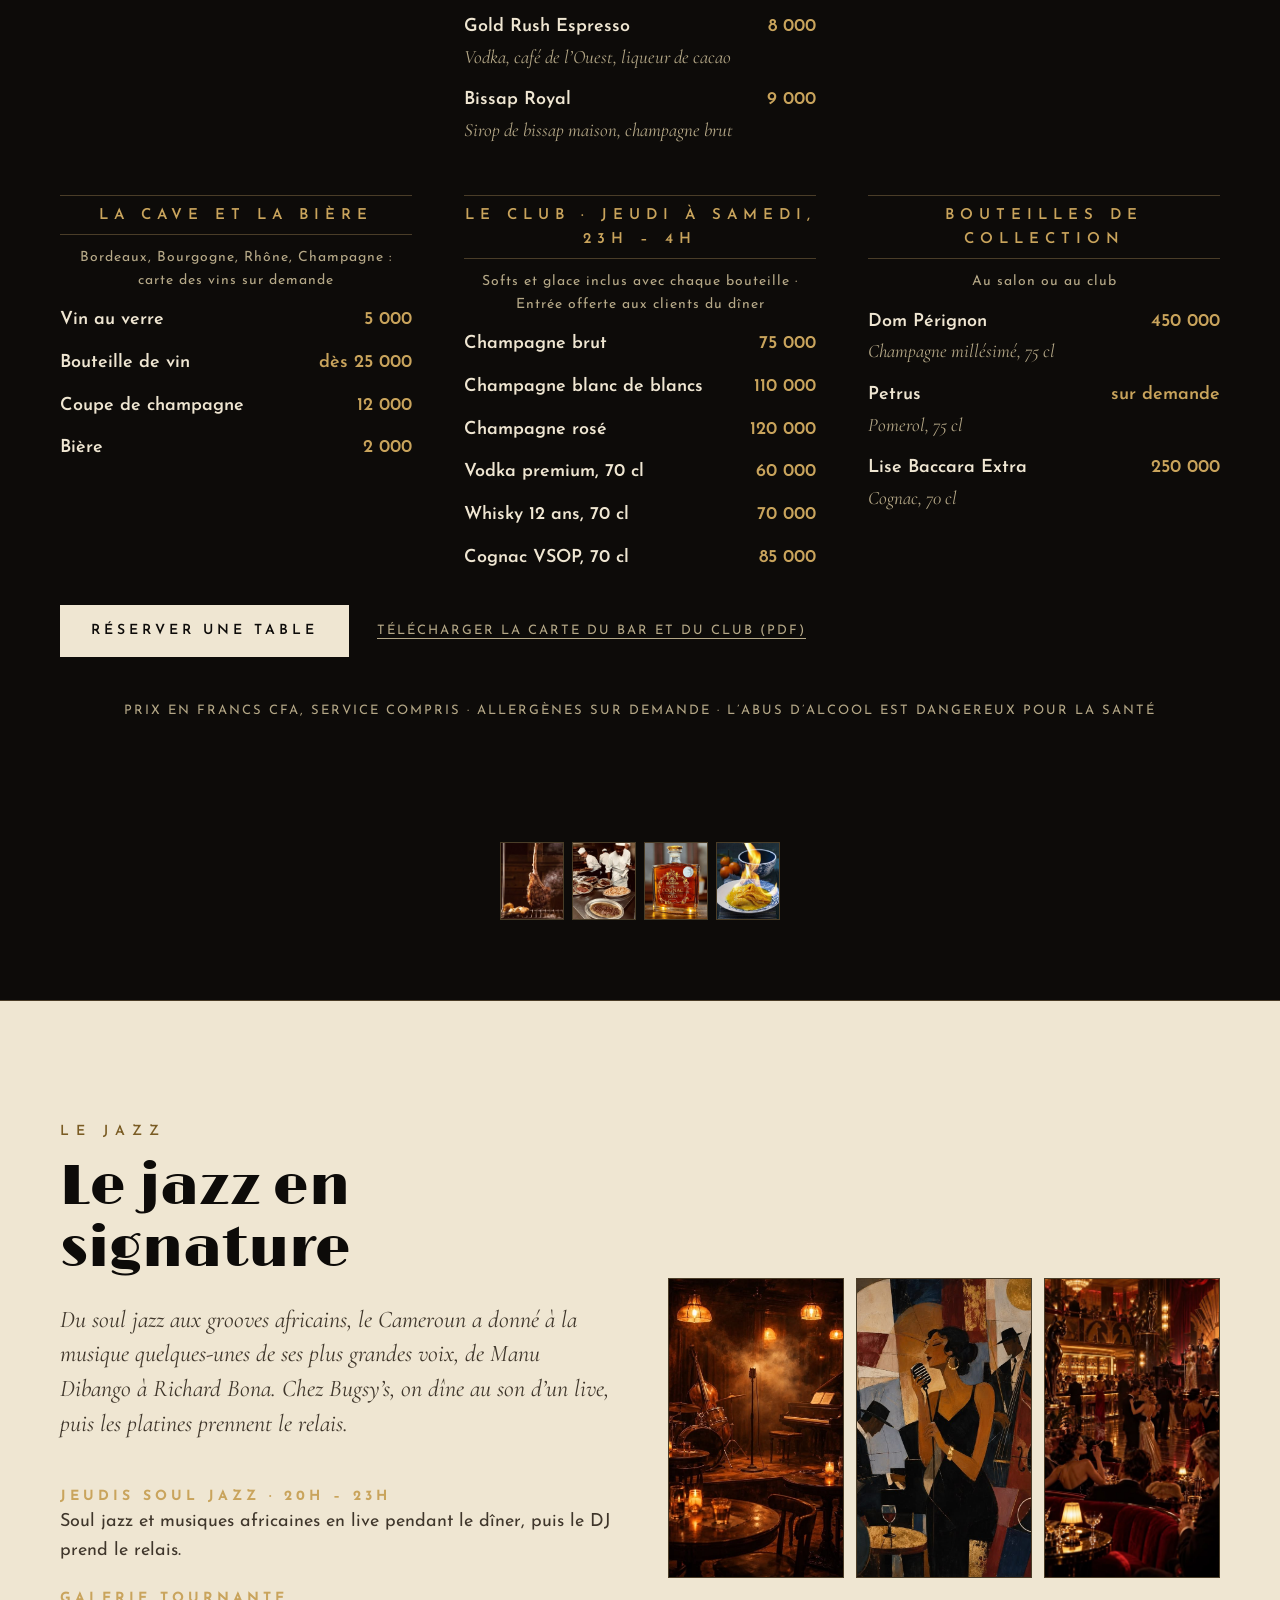
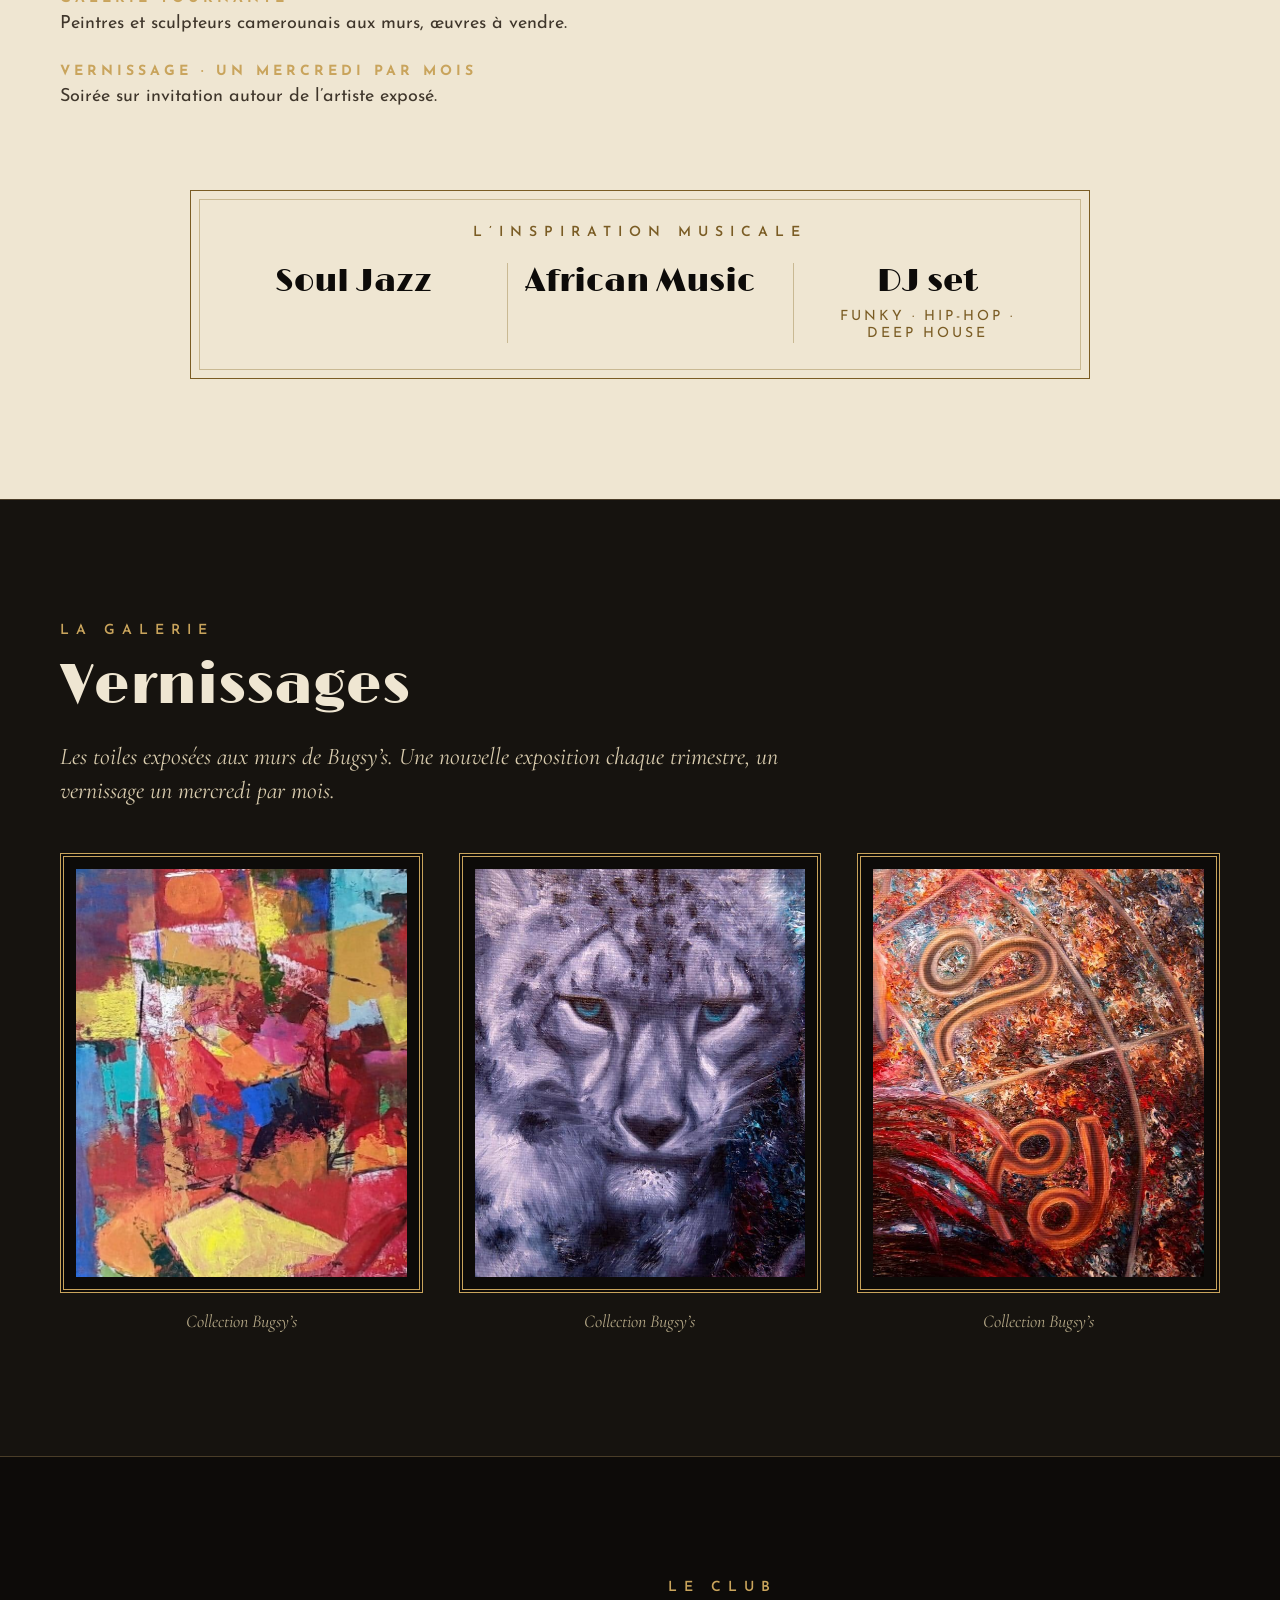
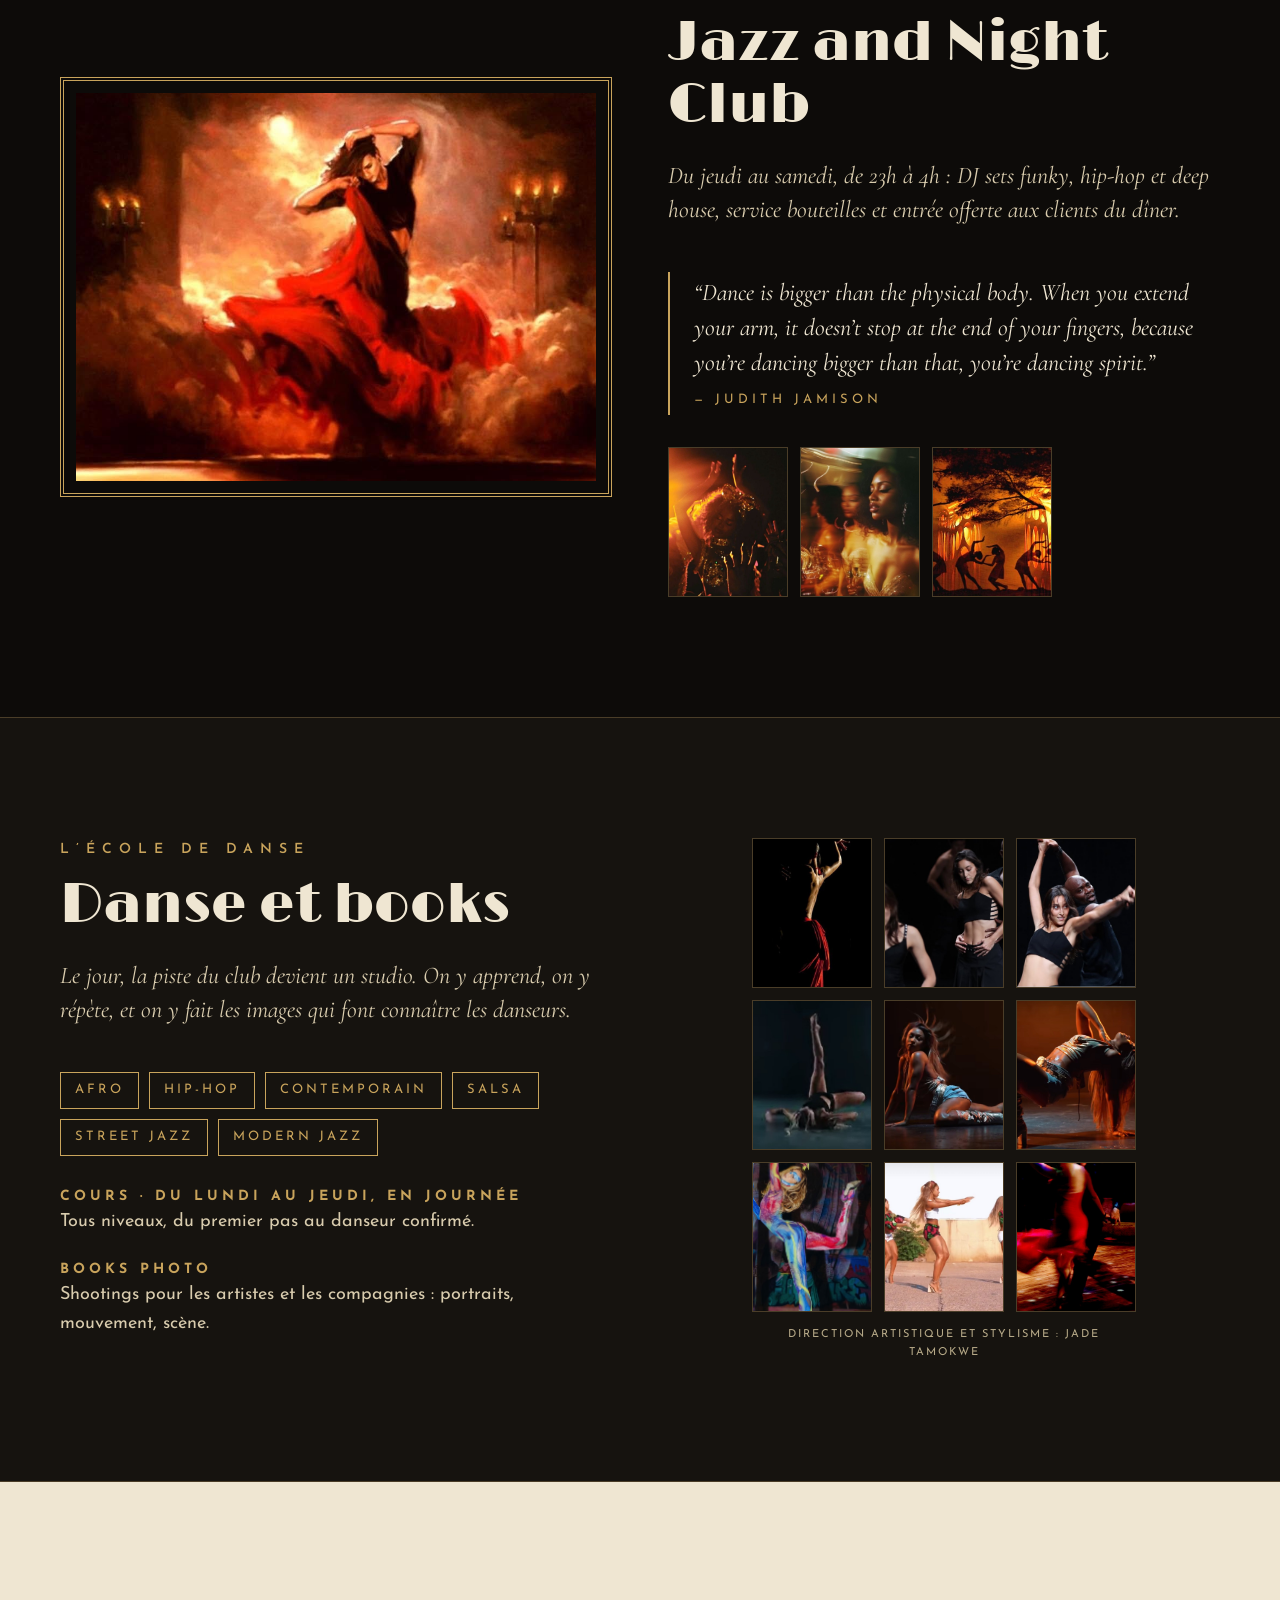
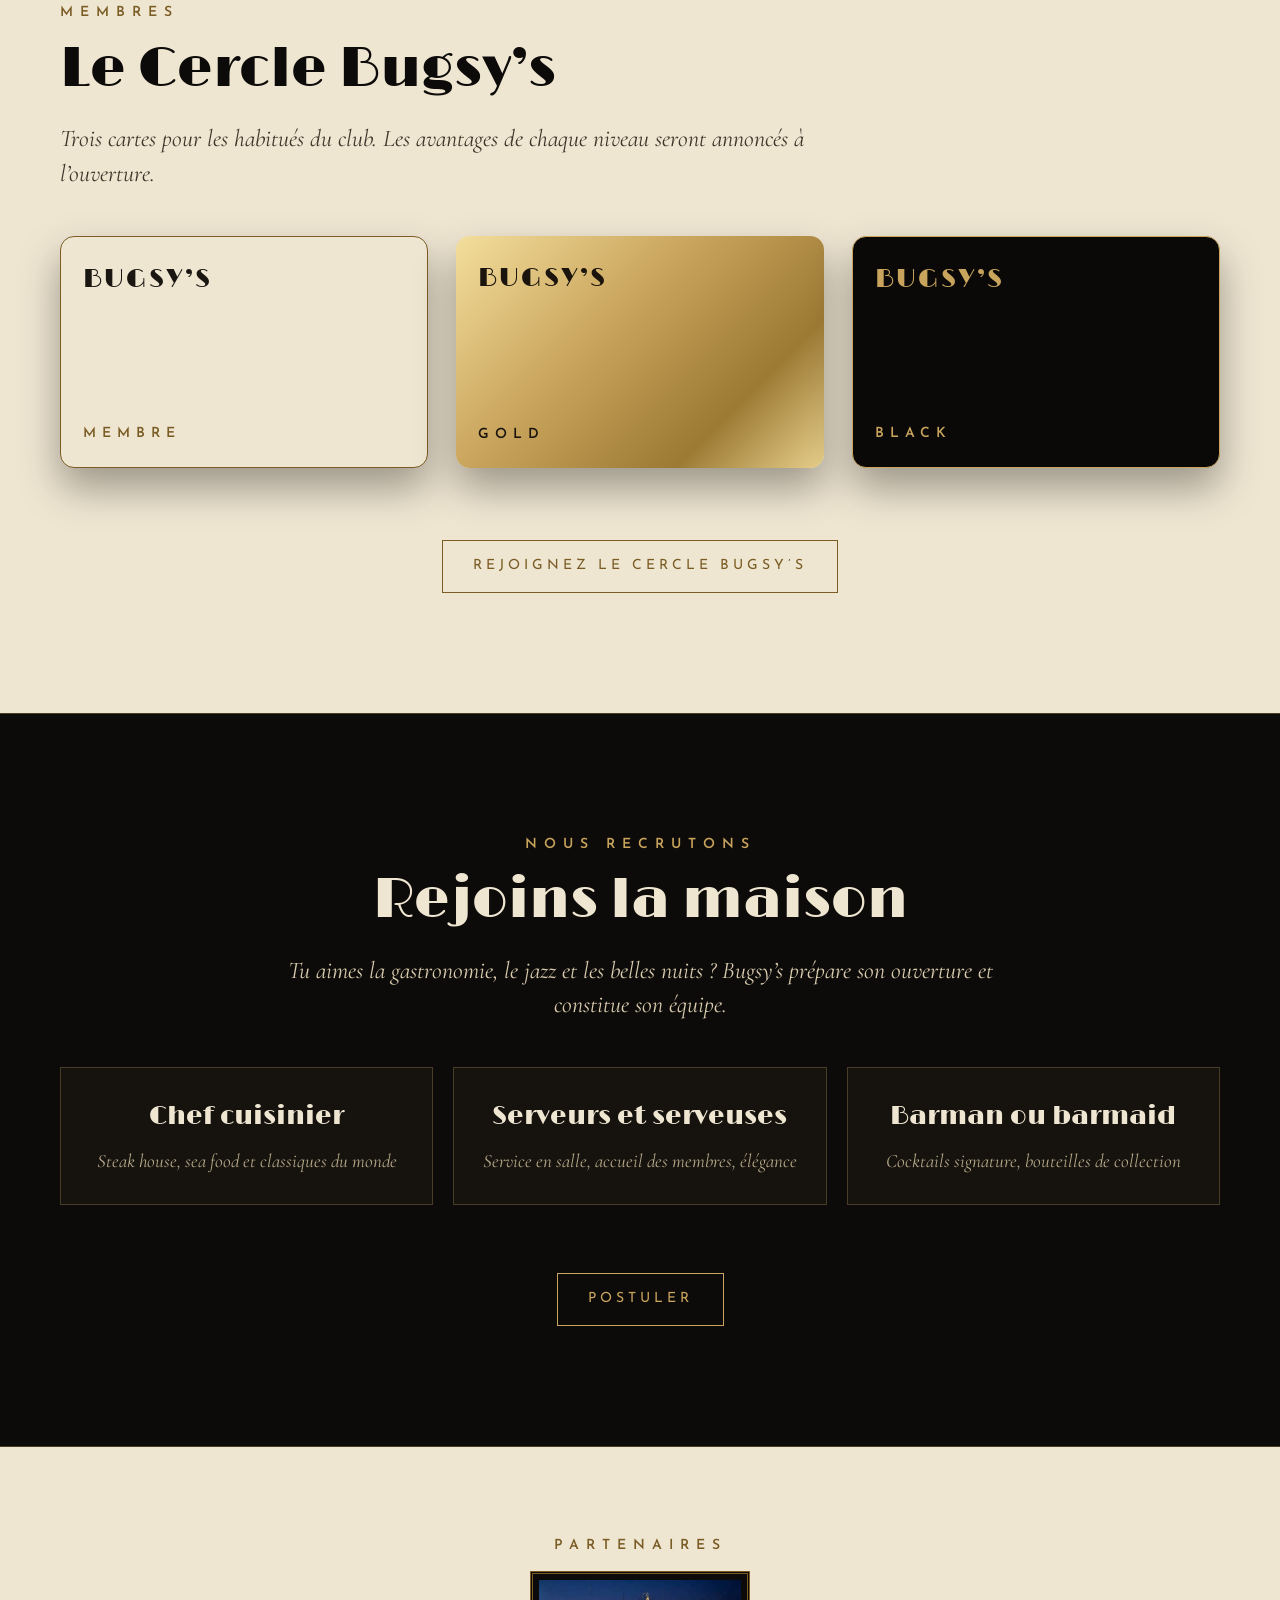
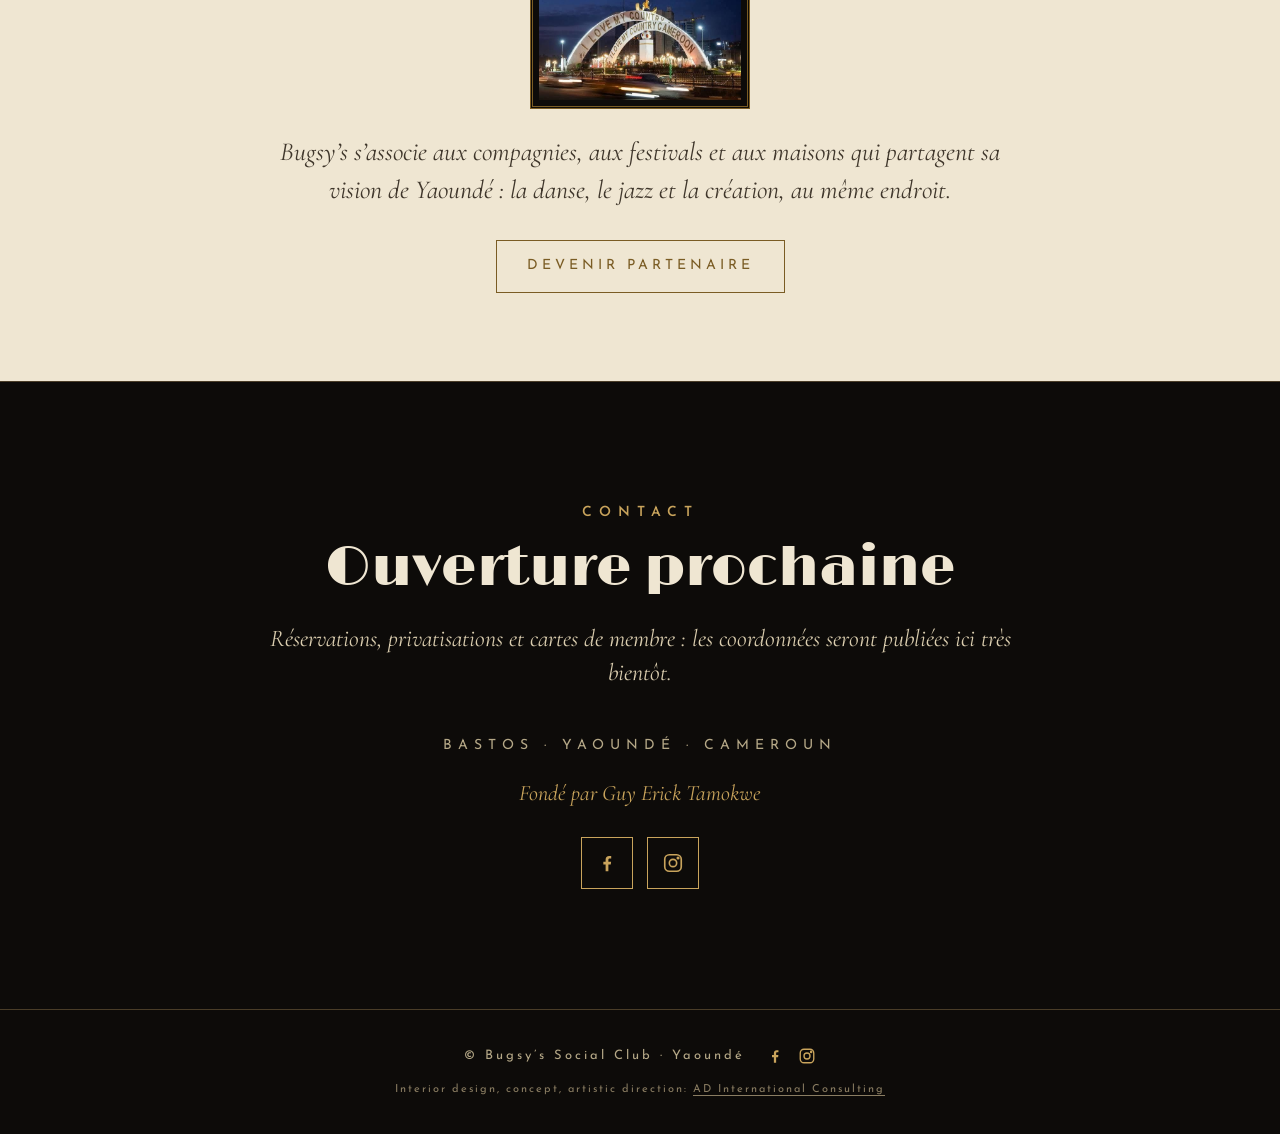
==== commit 82653de0: "Pied de page : lien vers AD International Consulting" ====
--- a/index.html
+++ b/index.html
@@ -182,6 +182,6 @@
   <p class="reseaux"><a href="https://www.facebook.com/share/19V8M8bjyL/" target="_blank" rel="noopener" aria-label="Facebook" title="Facebook"><svg width="20" height="20" viewBox="0 0 24 24" fill="currentColor" aria-hidden="true"><path d="M13.5 21v-7.5h2.6l.4-3h-3V8.6c0-.9.3-1.5 1.5-1.5h1.6V4.4c-.3 0-1.2-.1-2.3-.1-2.3 0-3.8 1.4-3.8 3.9v2.3H8v3h2.5V21h3z"></path></svg></a><a href="https://www.instagram.com/guyericktamokwe/" target="_blank" rel="noopener" aria-label="Instagram" title="Instagram"><svg width="20" height="20" viewBox="0 0 24 24" fill="none" stroke="currentColor" stroke-width="1.8" aria-hidden="true"><rect x="3" y="3" width="18" height="18" rx="5"></rect><circle cx="12" cy="12" r="4"></circle><circle cx="17.5" cy="6.5" r="0.8" fill="currentColor"></circle></svg></a></p>
 </div></section>
 </main>
-<footer class="footer">© Bugsy’s Social Club · Yaoundé <span class="footer-reseaux"><a href="https://www.facebook.com/share/19V8M8bjyL/" target="_blank" rel="noopener" aria-label="Facebook" title="Facebook"><svg width="20" height="20" viewBox="0 0 24 24" fill="currentColor" aria-hidden="true"><path d="M13.5 21v-7.5h2.6l.4-3h-3V8.6c0-.9.3-1.5 1.5-1.5h1.6V4.4c-.3 0-1.2-.1-2.3-.1-2.3 0-3.8 1.4-3.8 3.9v2.3H8v3h2.5V21h3z"></path></svg></a><a href="https://www.instagram.com/guyericktamokwe/" target="_blank" rel="noopener" aria-label="Instagram" title="Instagram"><svg width="20" height="20" viewBox="0 0 24 24" fill="none" stroke="currentColor" stroke-width="1.8" aria-hidden="true"><rect x="3" y="3" width="18" height="18" rx="5"></rect><circle cx="12" cy="12" r="4"></circle><circle cx="17.5" cy="6.5" r="0.8" fill="currentColor"></circle></svg></a></span><p class="footer-credit">Interior design, concept, artistic direction: AD International Consulting</p></footer>
+<footer class="footer">© Bugsy’s Social Club · Yaoundé <span class="footer-reseaux"><a href="https://www.facebook.com/share/19V8M8bjyL/" target="_blank" rel="noopener" aria-label="Facebook" title="Facebook"><svg width="20" height="20" viewBox="0 0 24 24" fill="currentColor" aria-hidden="true"><path d="M13.5 21v-7.5h2.6l.4-3h-3V8.6c0-.9.3-1.5 1.5-1.5h1.6V4.4c-.3 0-1.2-.1-2.3-.1-2.3 0-3.8 1.4-3.8 3.9v2.3H8v3h2.5V21h3z"></path></svg></a><a href="https://www.instagram.com/guyericktamokwe/" target="_blank" rel="noopener" aria-label="Instagram" title="Instagram"><svg width="20" height="20" viewBox="0 0 24 24" fill="none" stroke="currentColor" stroke-width="1.8" aria-hidden="true"><rect x="3" y="3" width="18" height="18" rx="5"></rect><circle cx="12" cy="12" r="4"></circle><circle cx="17.5" cy="6.5" r="0.8" fill="currentColor"></circle></svg></a></span><p class="footer-credit">Interior design, concept, artistic direction: <a href="https://adupassieux-arch.github.io/" target="_blank" rel="noopener">AD International Consulting</a></p></footer>
 </body>
 </html>
--- a/assets/style.css
+++ b/assets/style.css
@@ -302,3 +302,4 @@
 .danse-bloc { justify-self: center; display: flex; flex-direction: column; align-items: center; gap: 14px; }
 .credit-photos { margin: 0; max-width: 384px; font-size: 11px; letter-spacing: 2px; text-transform: uppercase; color: var(--discret); text-align: center; }
 .footer-credit { margin: 14px 0 0; font-size: 11px; letter-spacing: 2px; color: #8a7d62; }
+.footer-credit a { color: inherit; text-decoration: underline; text-underline-offset: 3px; } .footer-credit a:hover { color: var(--or); }
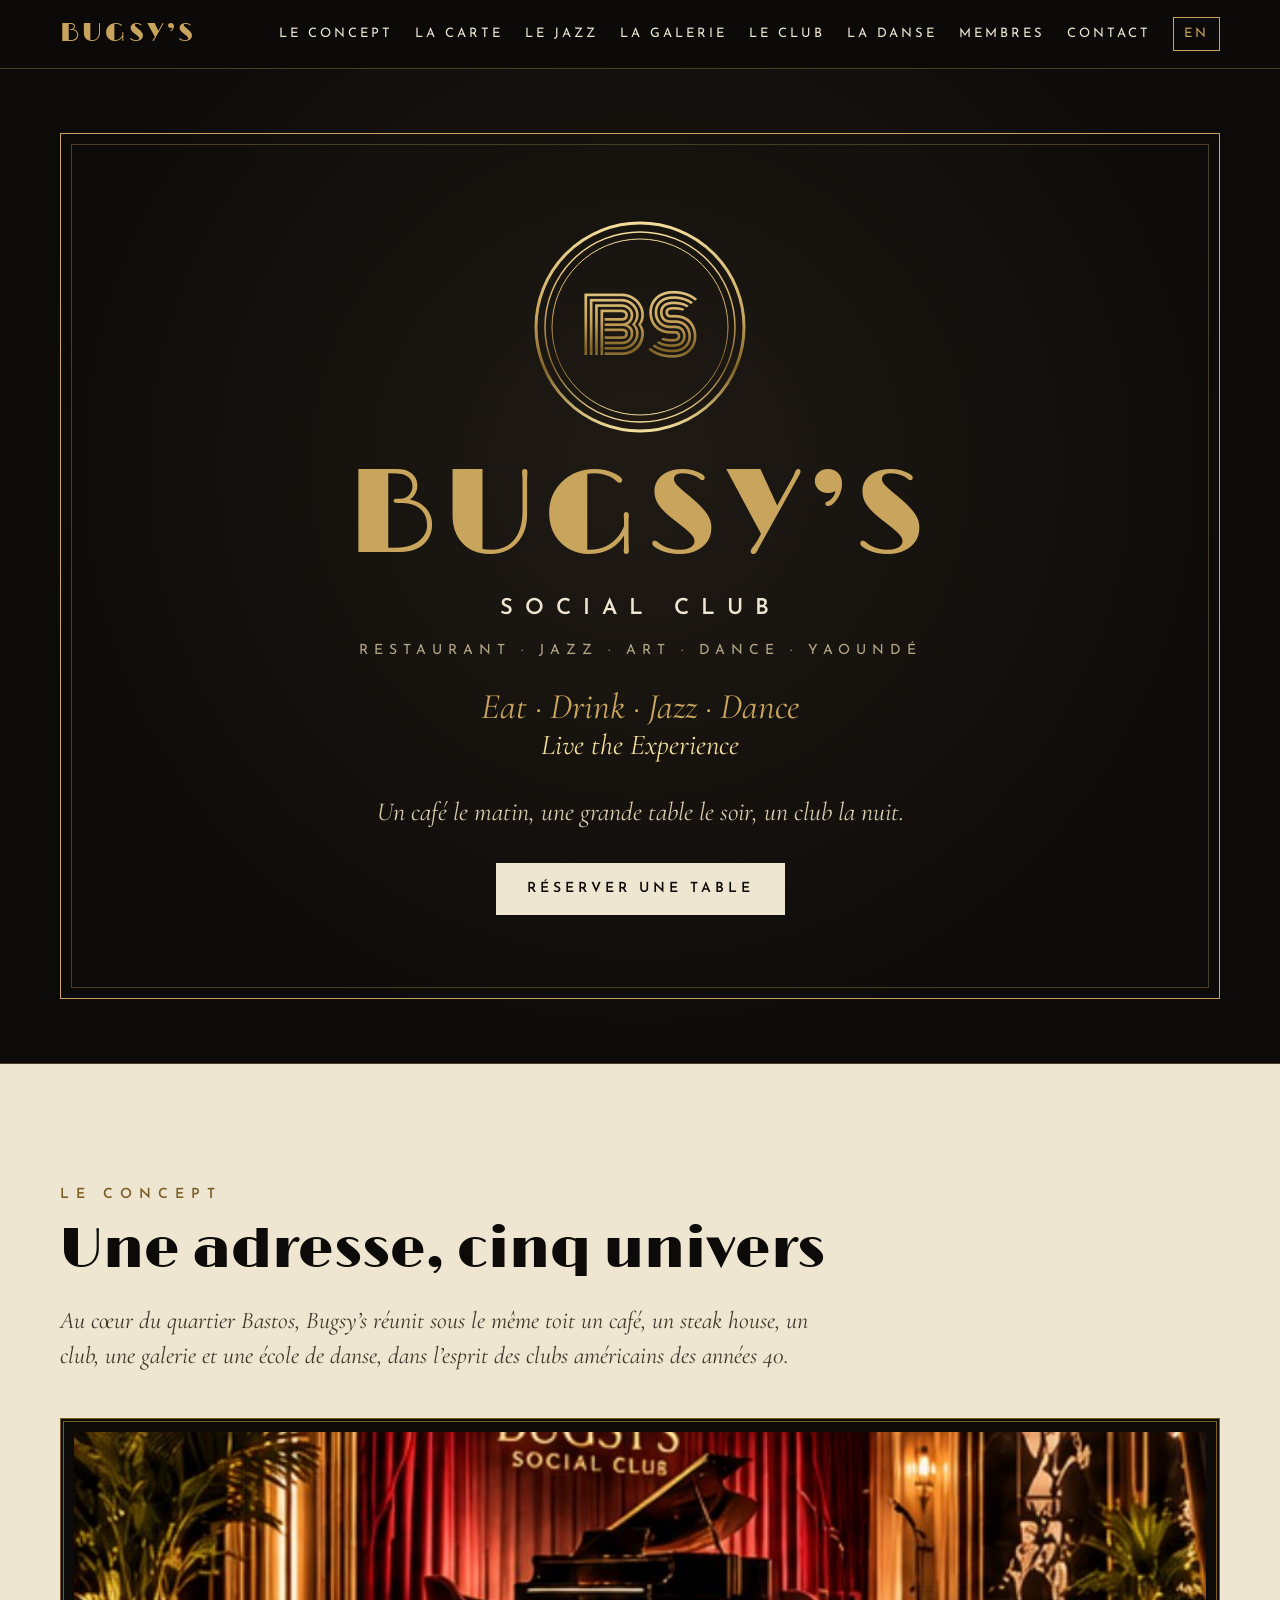
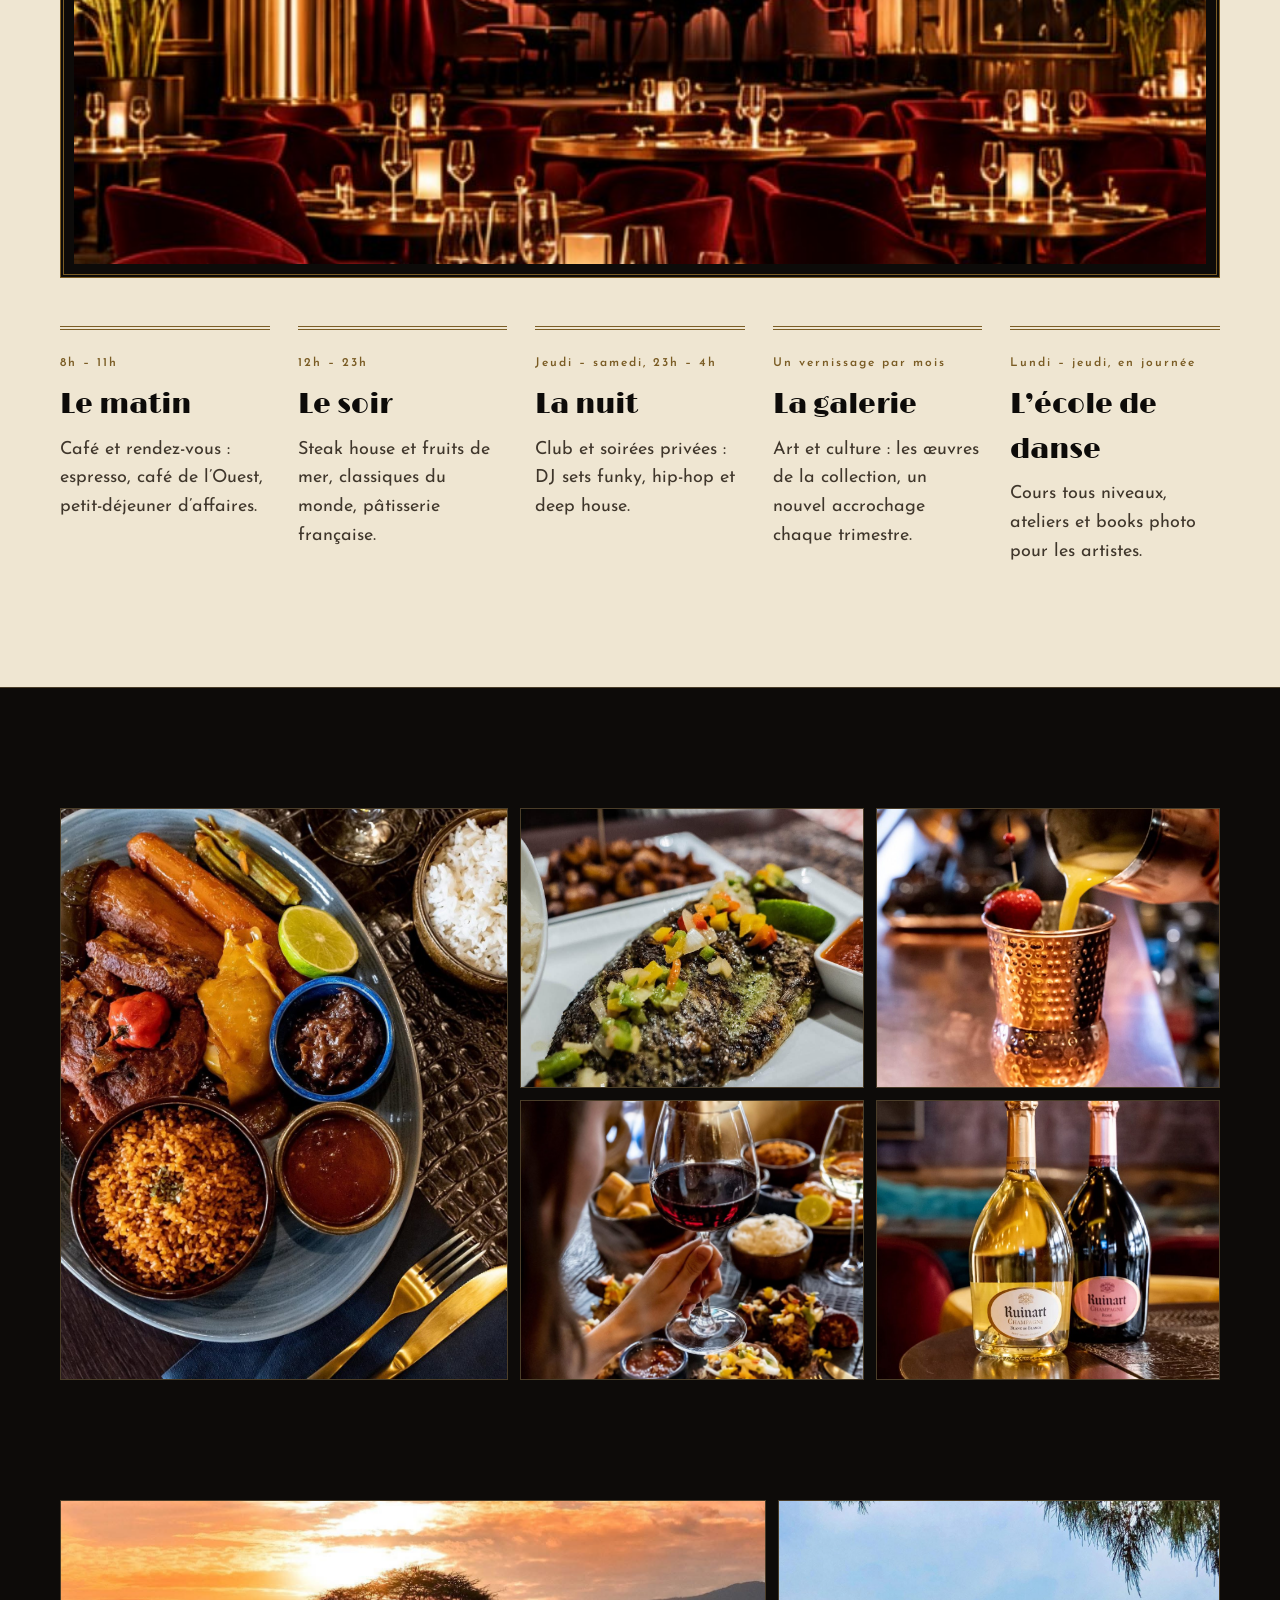
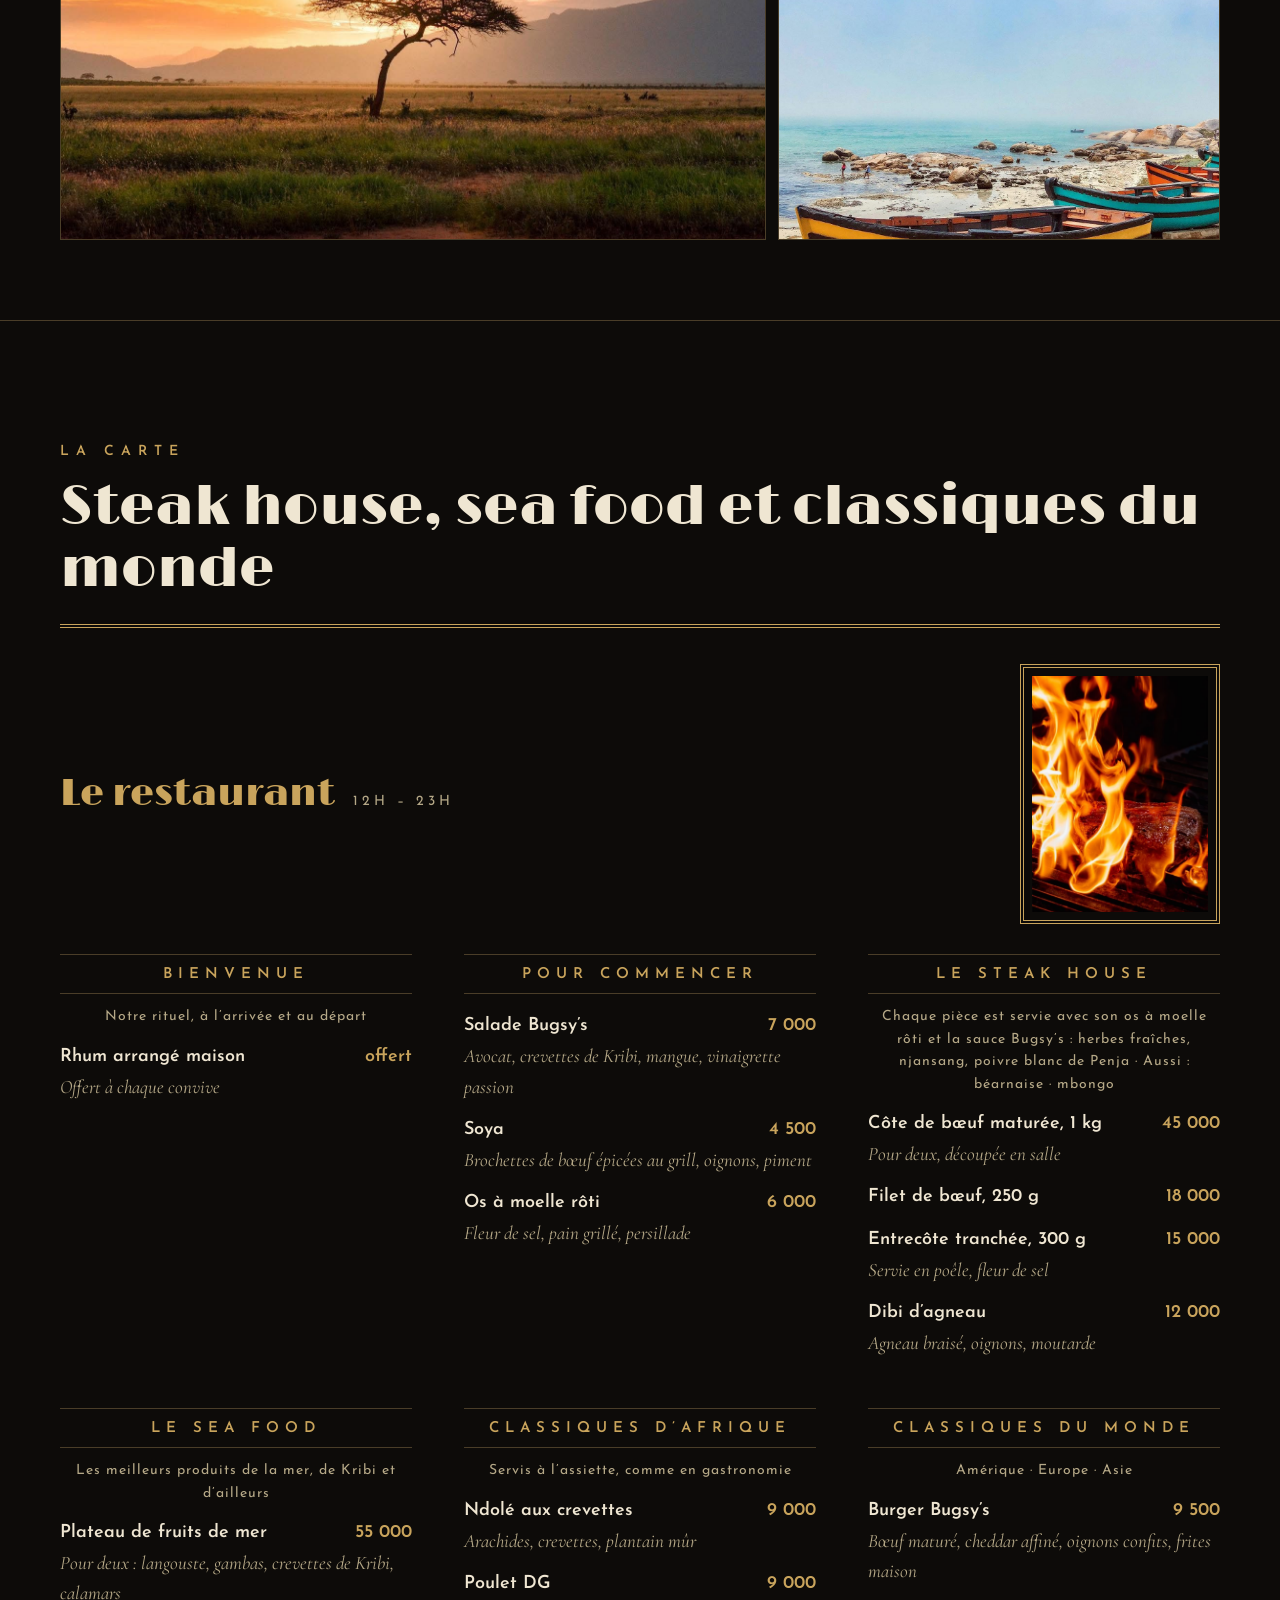
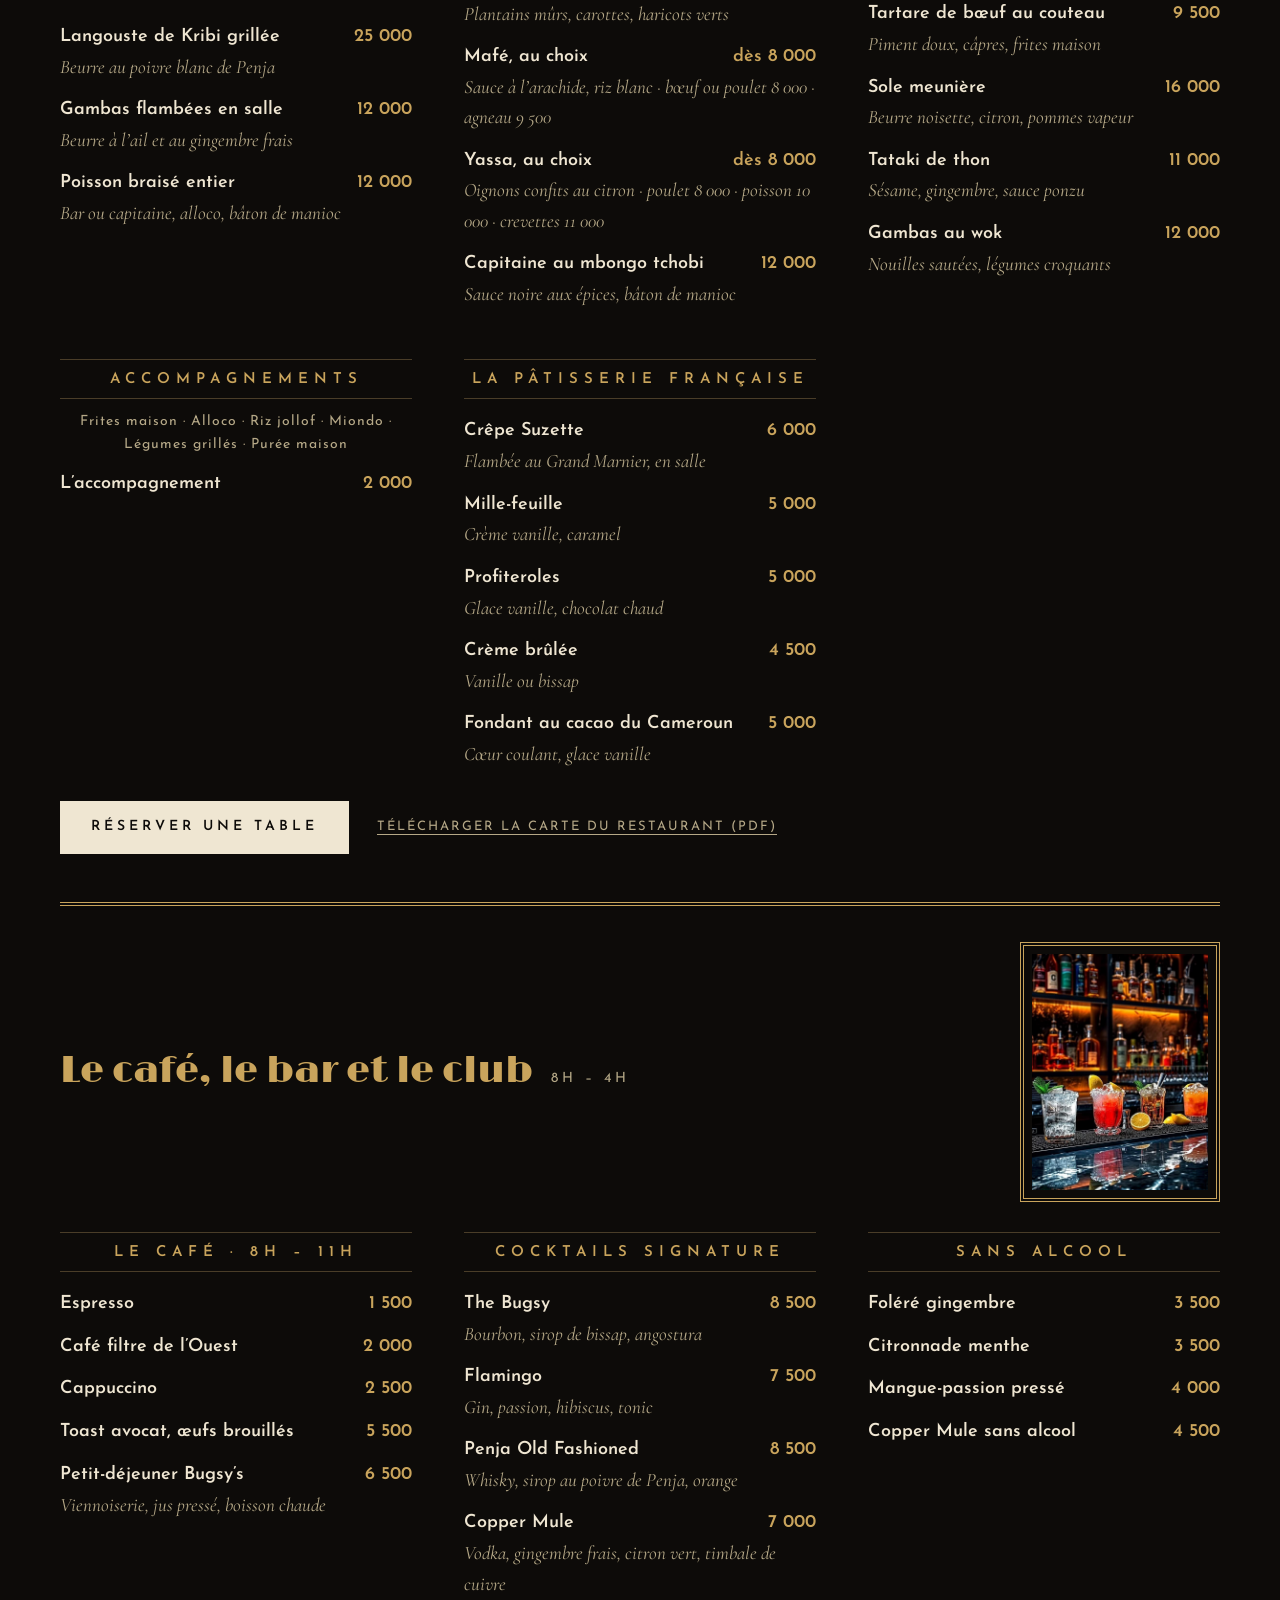
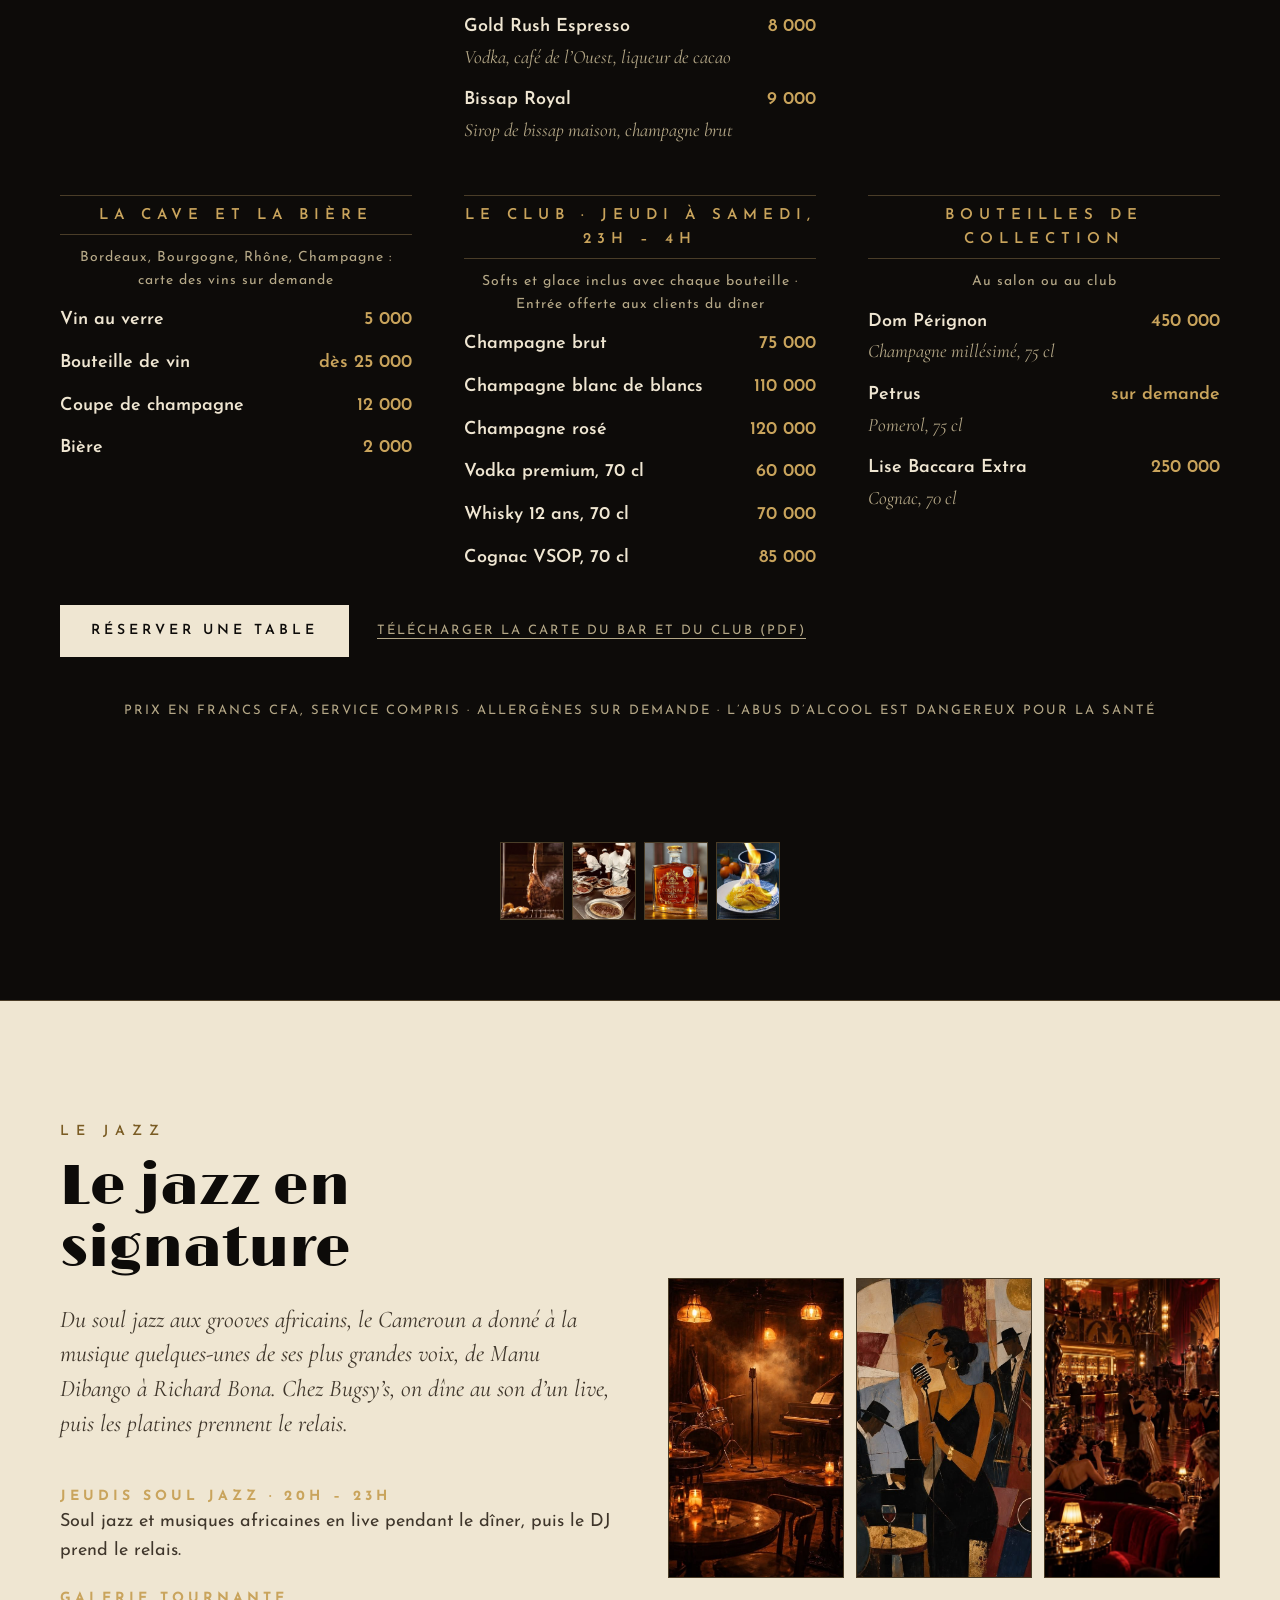
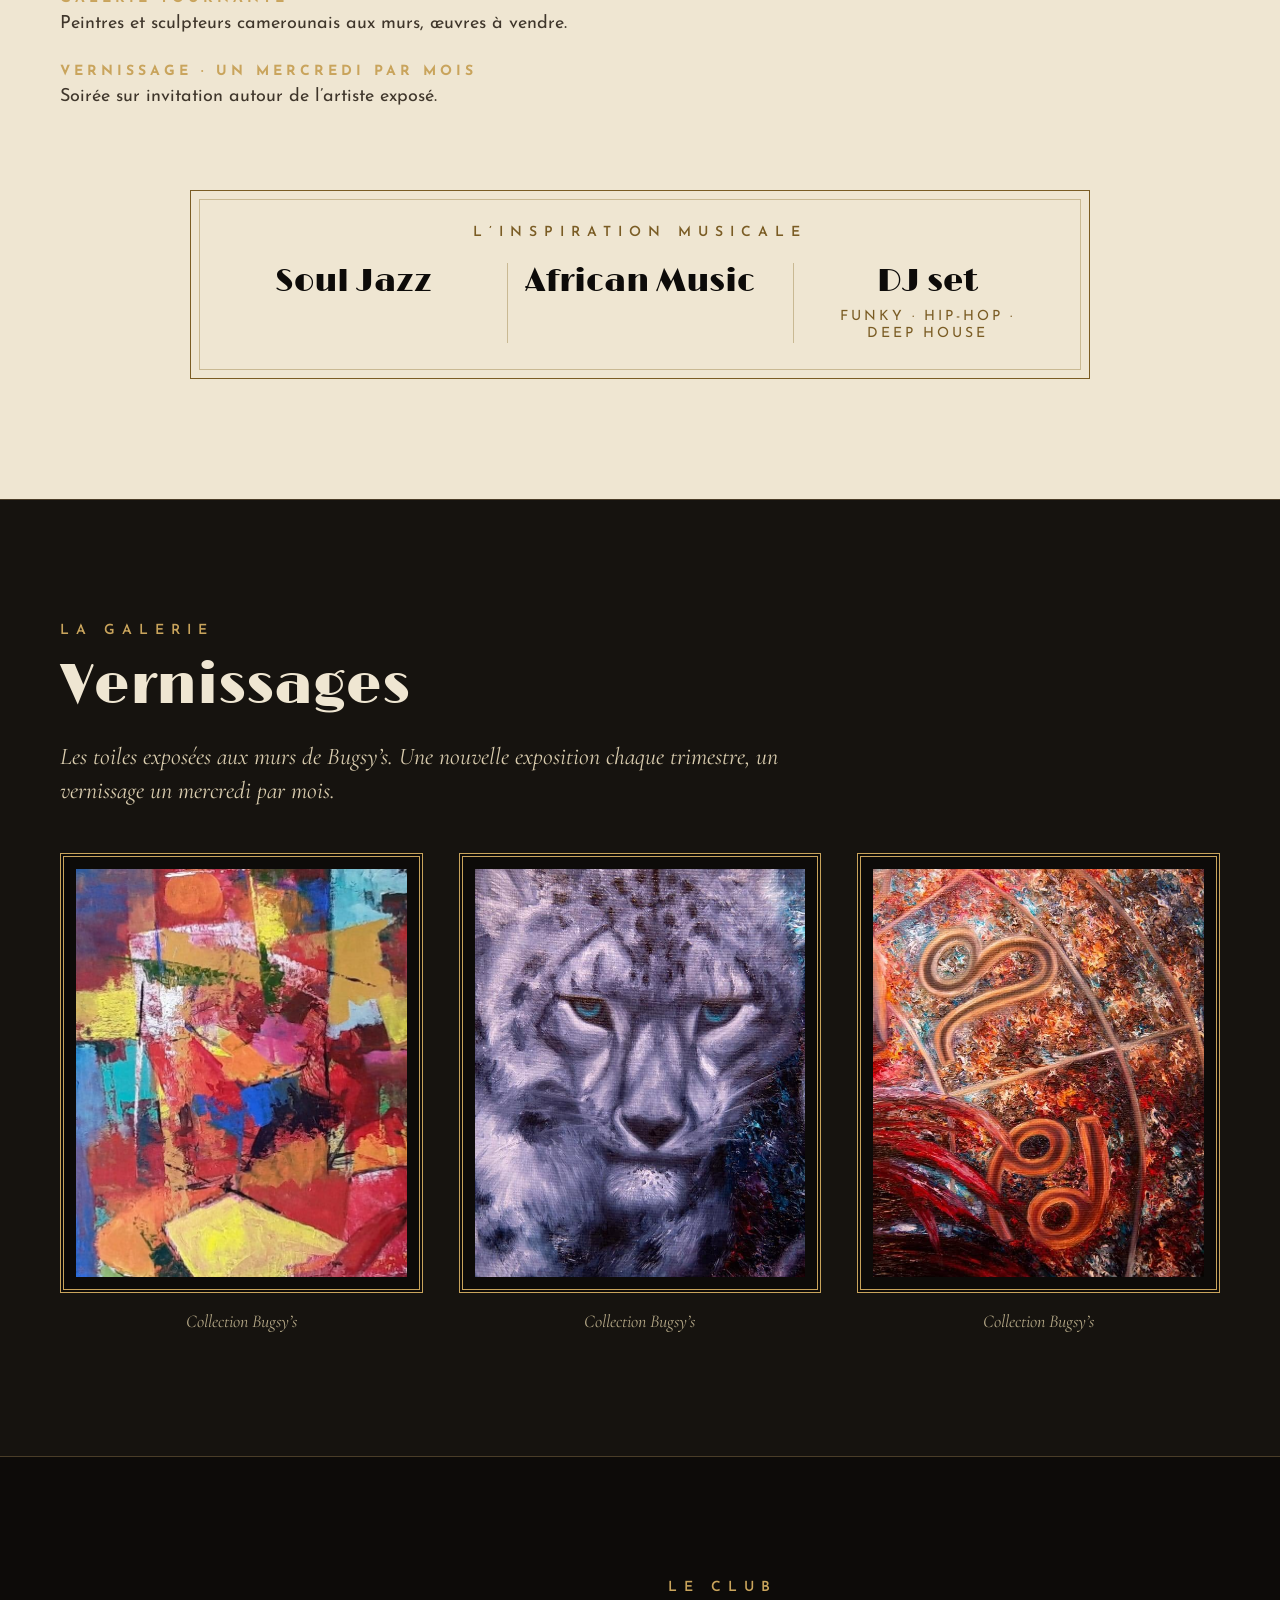
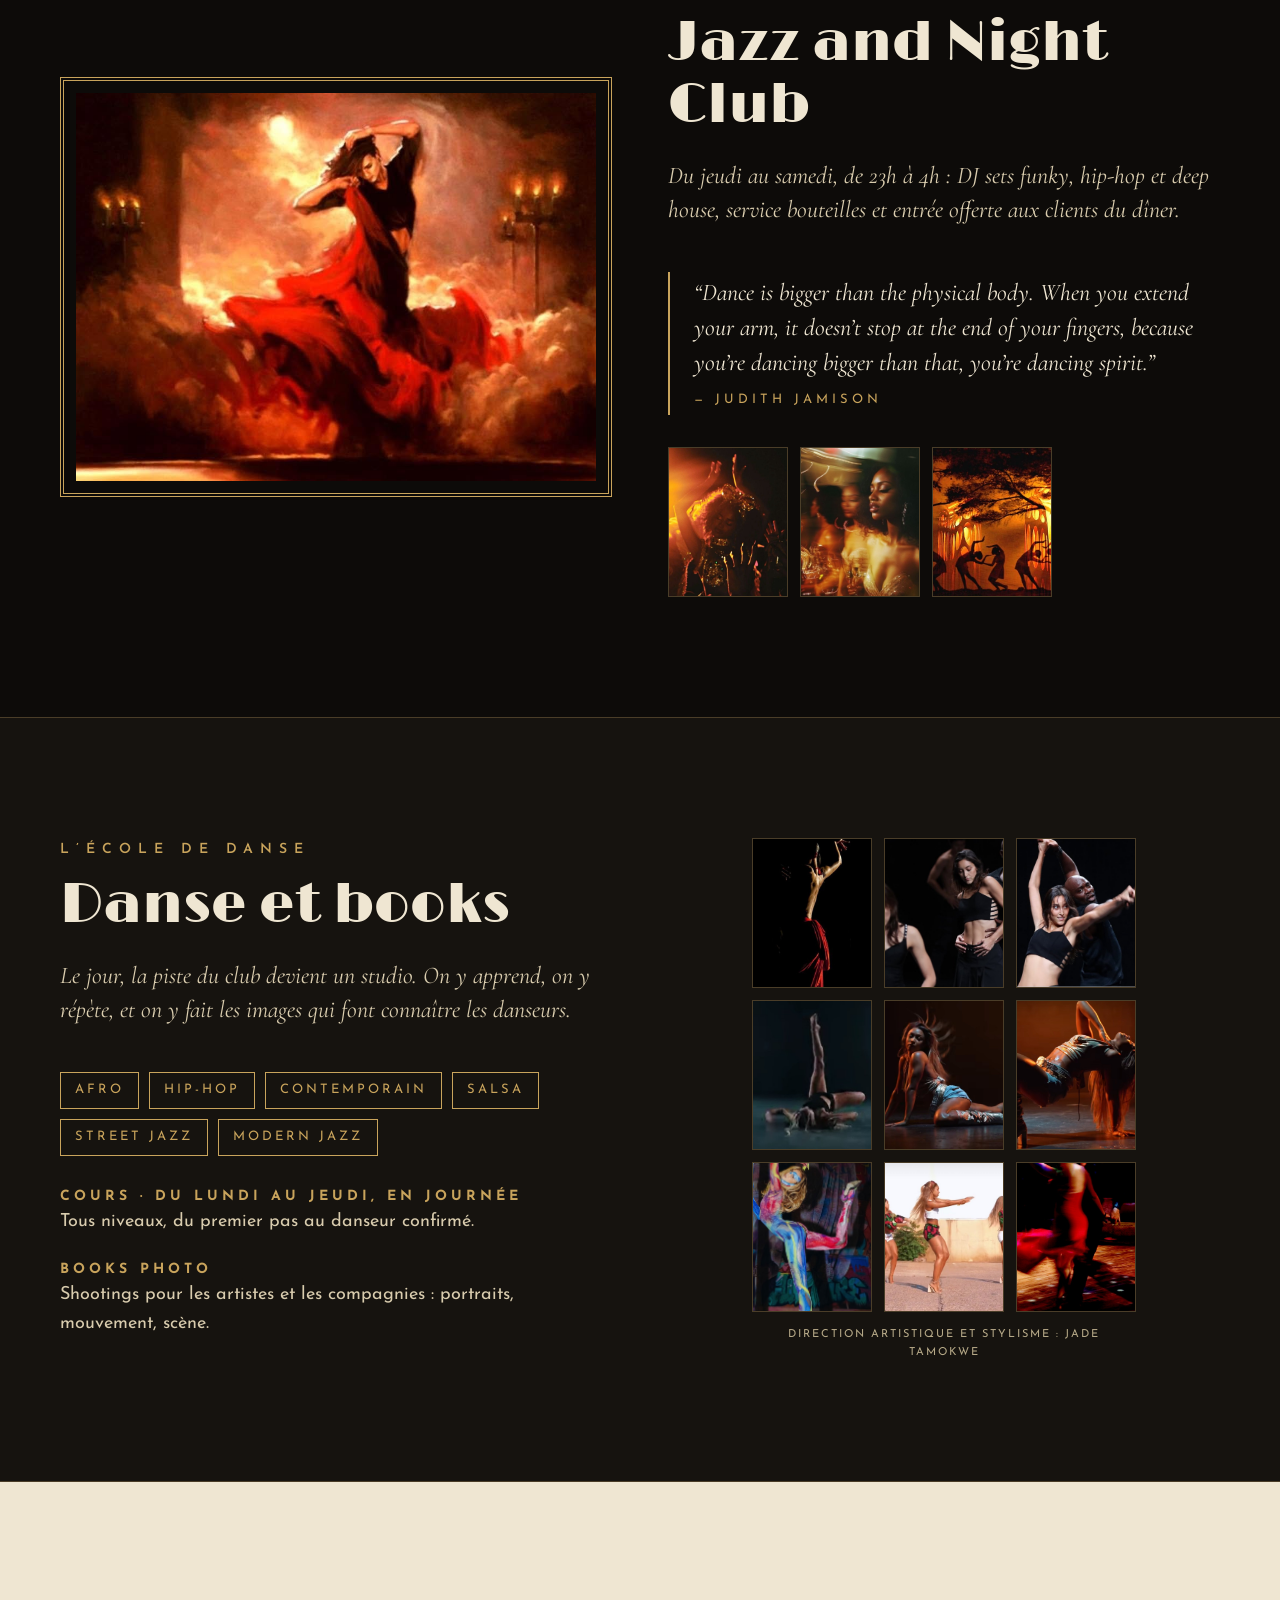
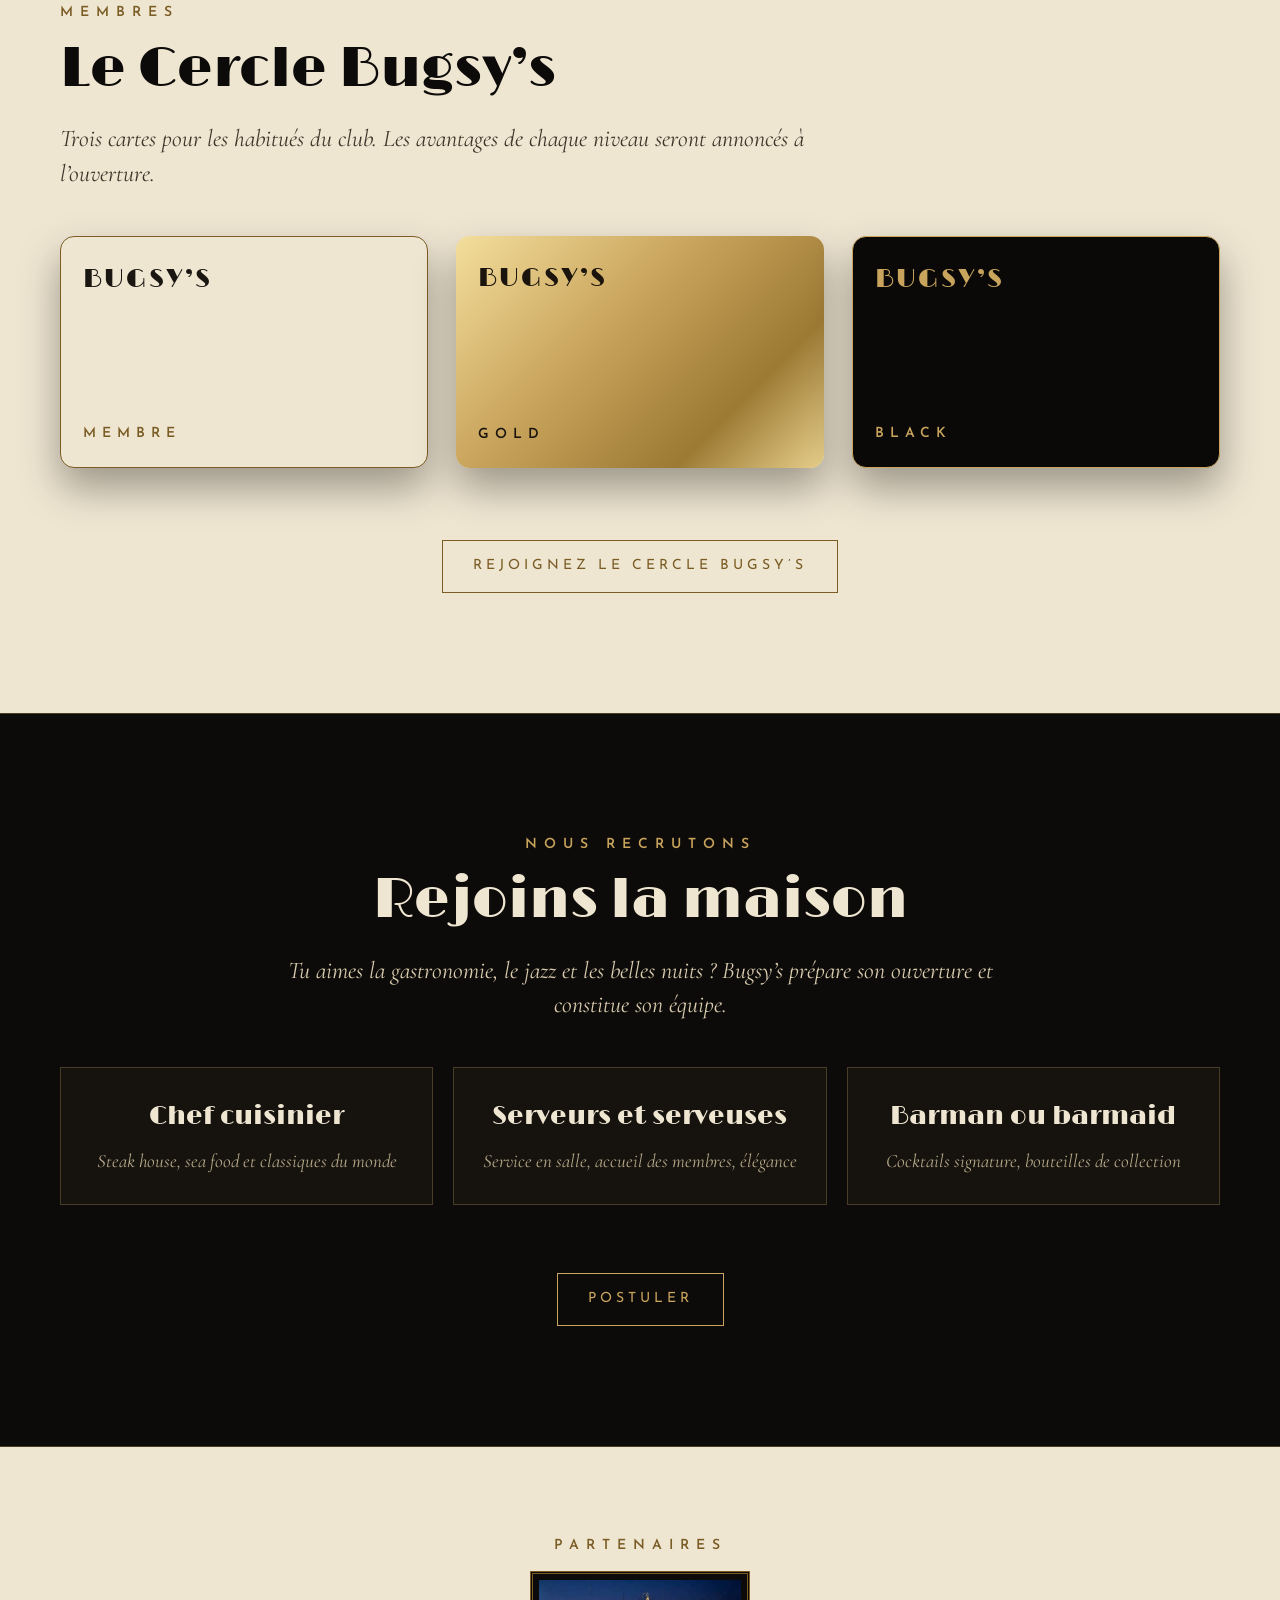
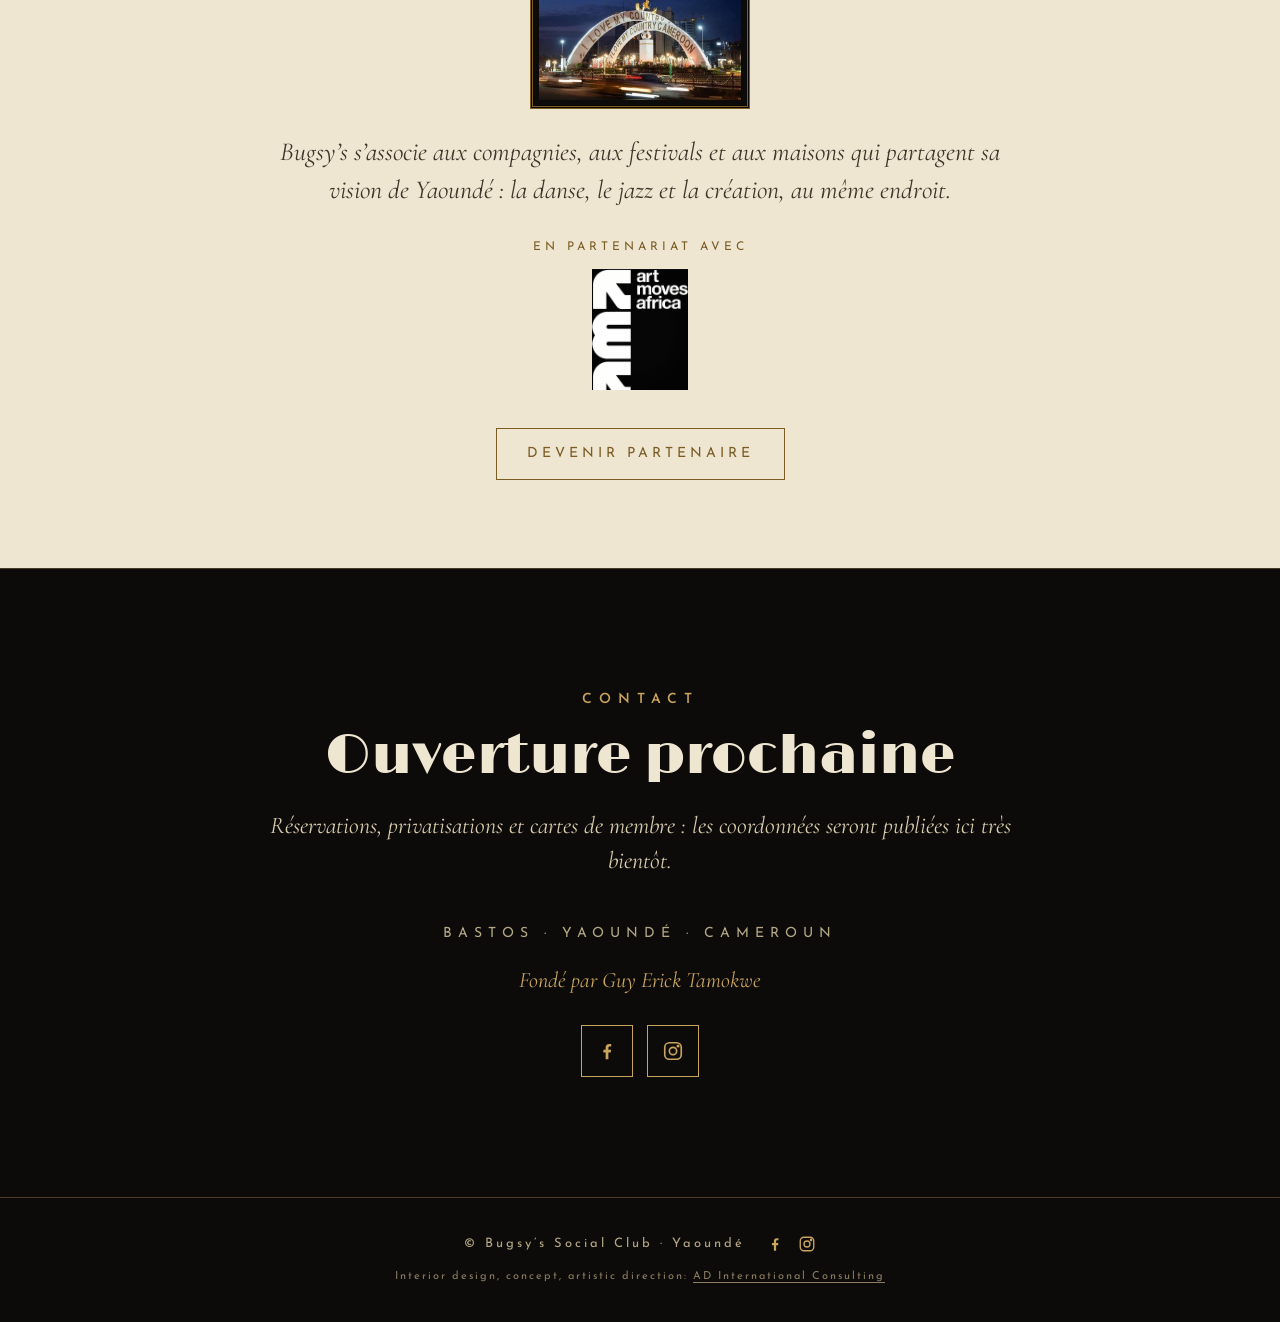
==== commit b34aa1bb: "Partenaires : Art Moves Africa" ====
--- a/index.html
+++ b/index.html
@@ -169,6 +169,7 @@
   <p class="eyebrow">Partenaires</p>
   <img class="partenaires-photo" src="assets/img/yaounde-arche.jpg" alt="L’arche « I Love My Country Cameroon » à Yaoundé, de nuit" loading="lazy">
   <p class="partenaires-texte">Bugsy’s s’associe aux compagnies, aux festivals et aux maisons qui partagent sa vision de Yaoundé : la danse, le jazz et la création, au même endroit.</p>
+  <div class="logos-partenaires"><p>En partenariat avec</p><a href="https://artmovesafrica.org/" target="_blank" rel="noopener"><img src="assets/img/logo-art-moves-africa.jpg" alt="Art Moves Africa" loading="lazy"></a></div>
   <a class="btn" href="#contact" data-objet="Partenariat">Devenir partenaire</a>
 </div></section>
 
--- a/assets/style.css
+++ b/assets/style.css
@@ -303,3 +303,6 @@
 .credit-photos { margin: 0; max-width: 384px; font-size: 11px; letter-spacing: 2px; text-transform: uppercase; color: var(--discret); text-align: center; }
 .footer-credit { margin: 14px 0 0; font-size: 11px; letter-spacing: 2px; color: #8a7d62; }
 .footer-credit a { color: inherit; text-decoration: underline; text-underline-offset: 3px; } .footer-credit a:hover { color: var(--or); }
+.logos-partenaires { margin: 30px auto 6px; display: flex; flex-direction: column; align-items: center; gap: 12px; }
+.logos-partenaires p { margin: 0; font-size: 12px; letter-spacing: 4px; text-transform: uppercase; color: var(--bronze); }
+.logos-partenaires img { width: 96px; height: auto; display: block; }
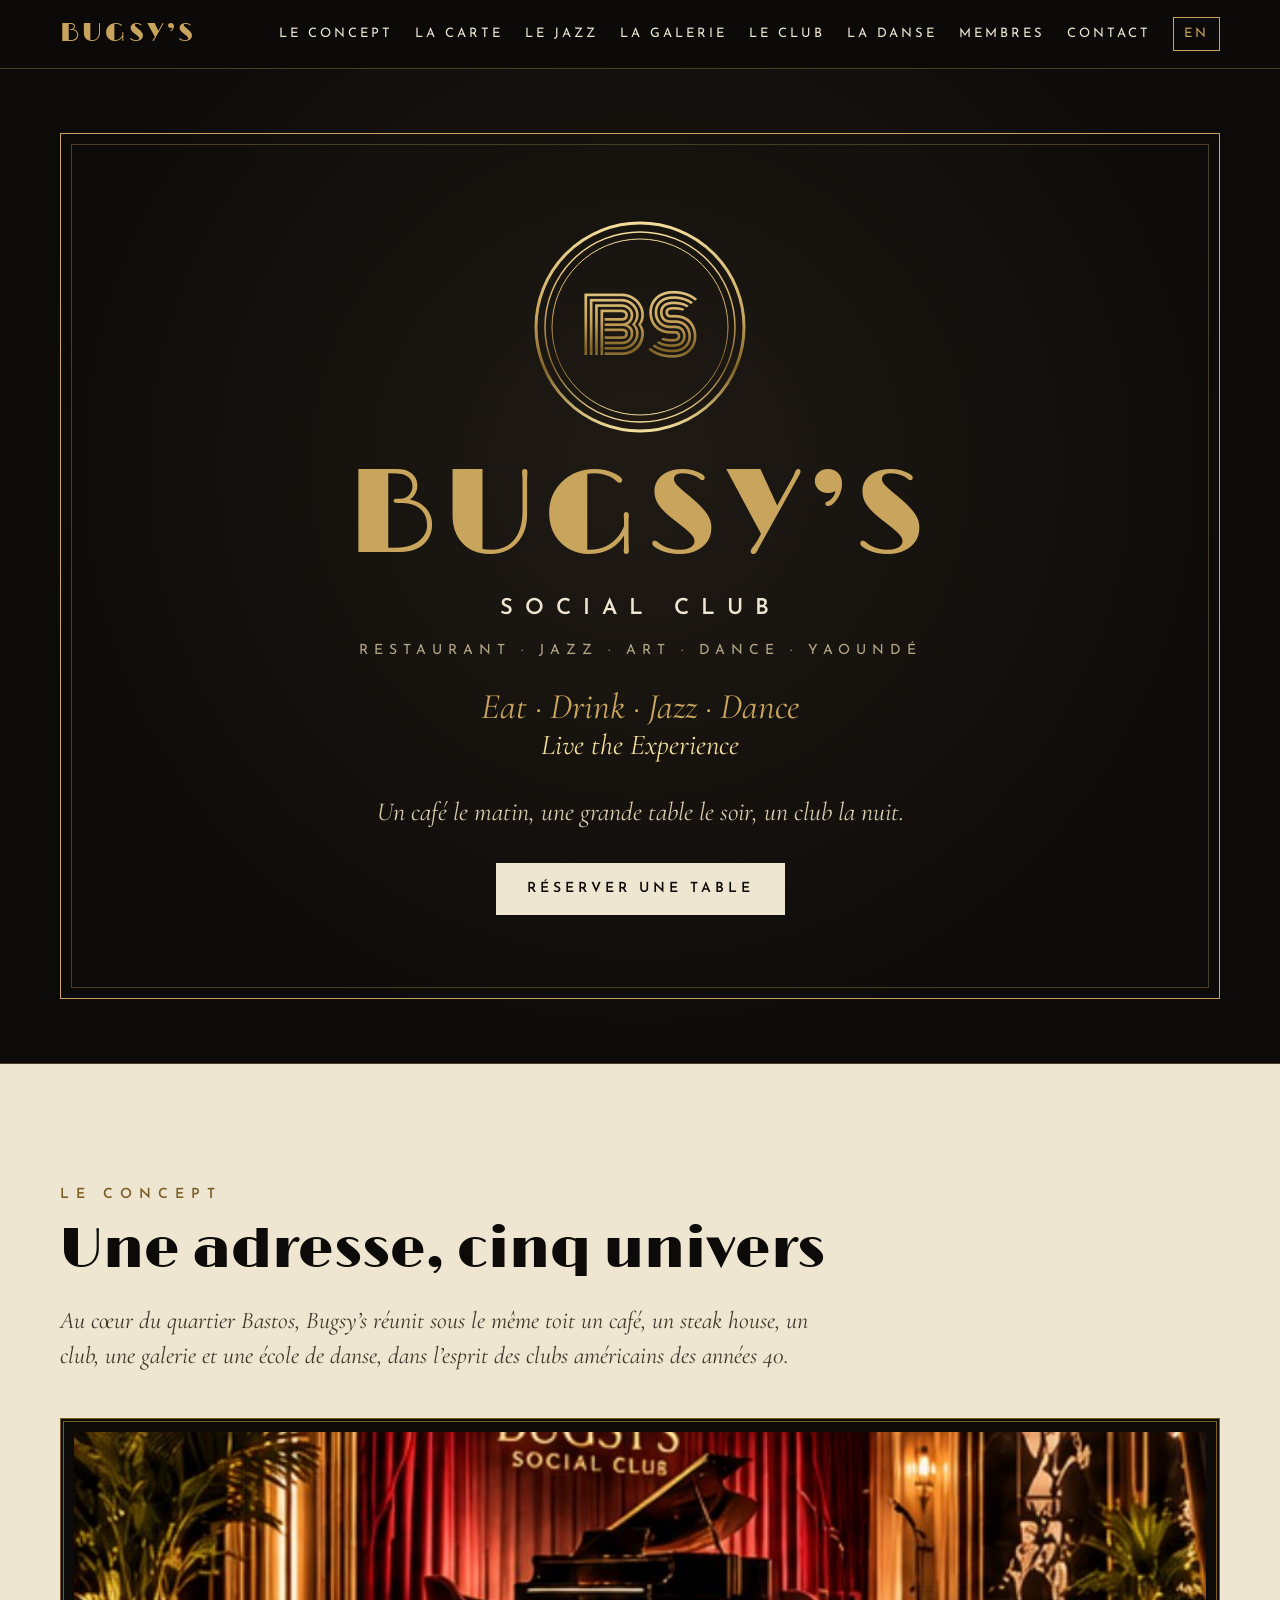
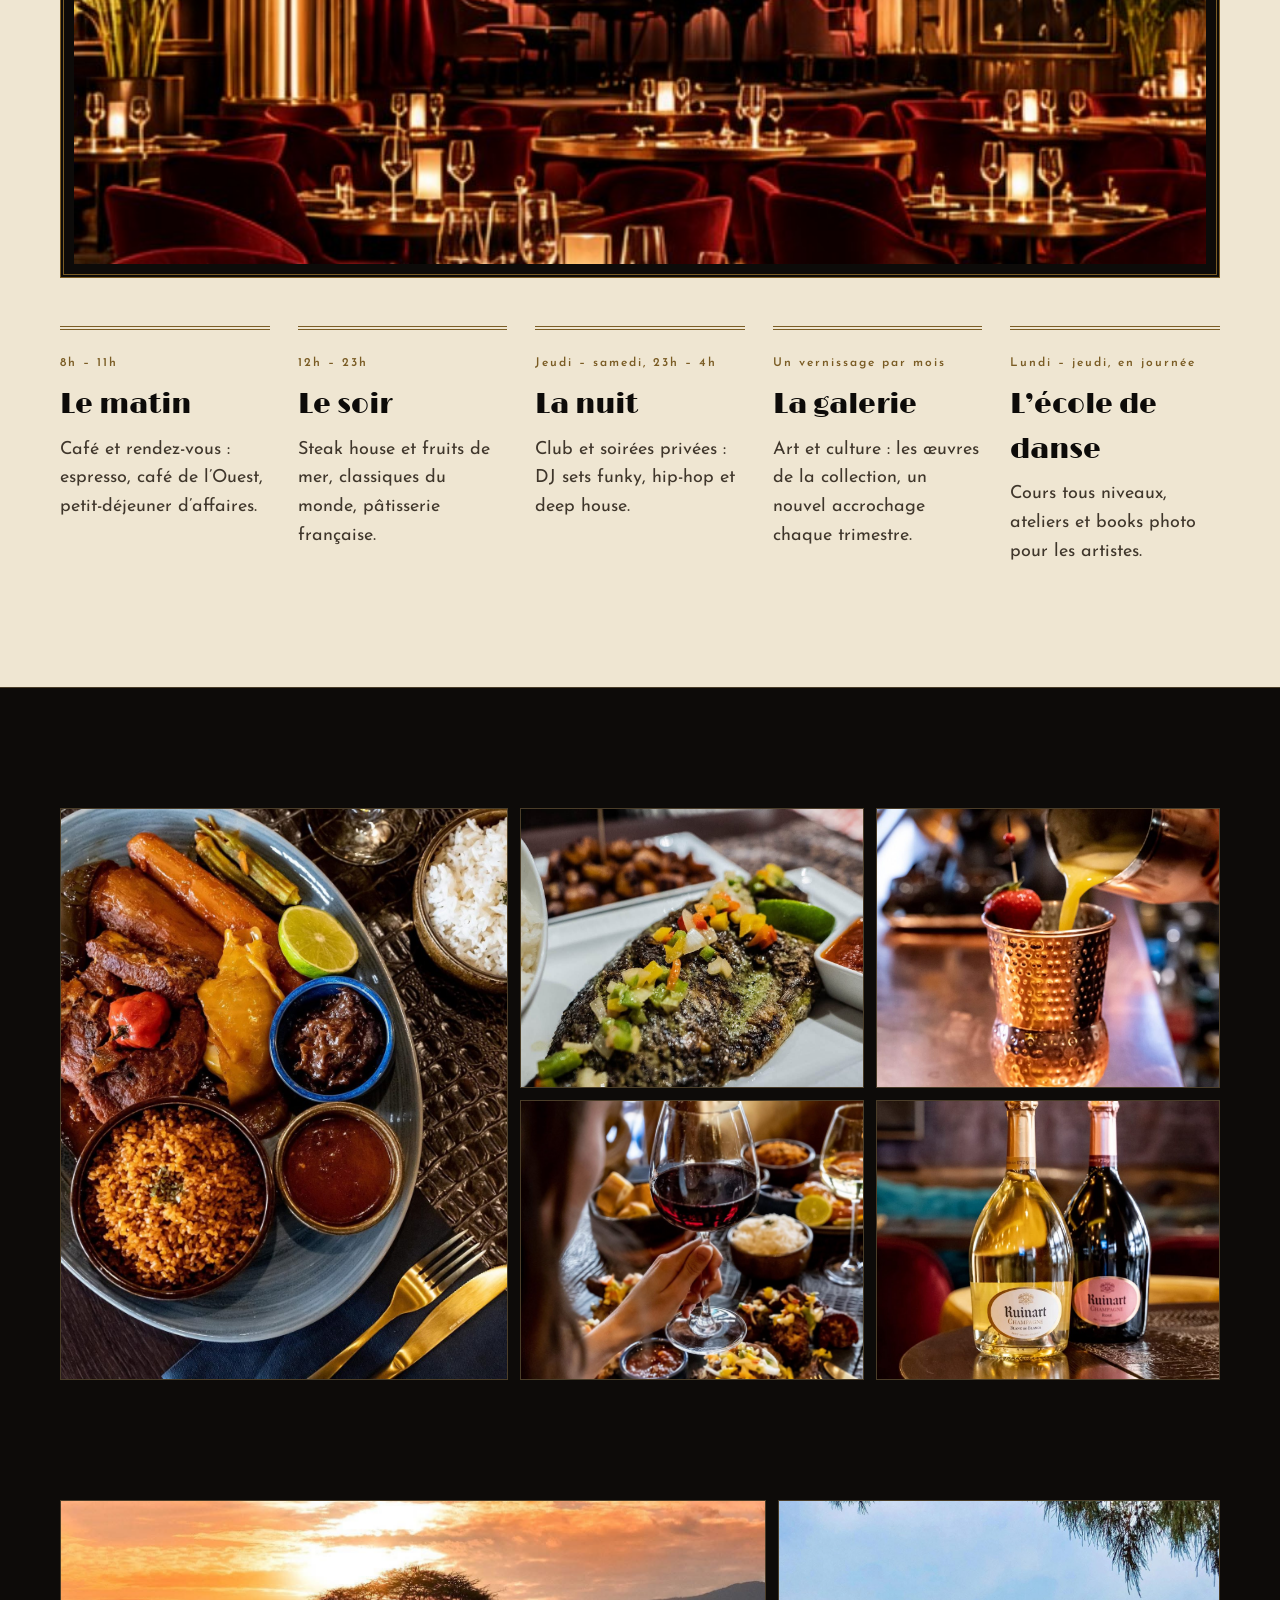
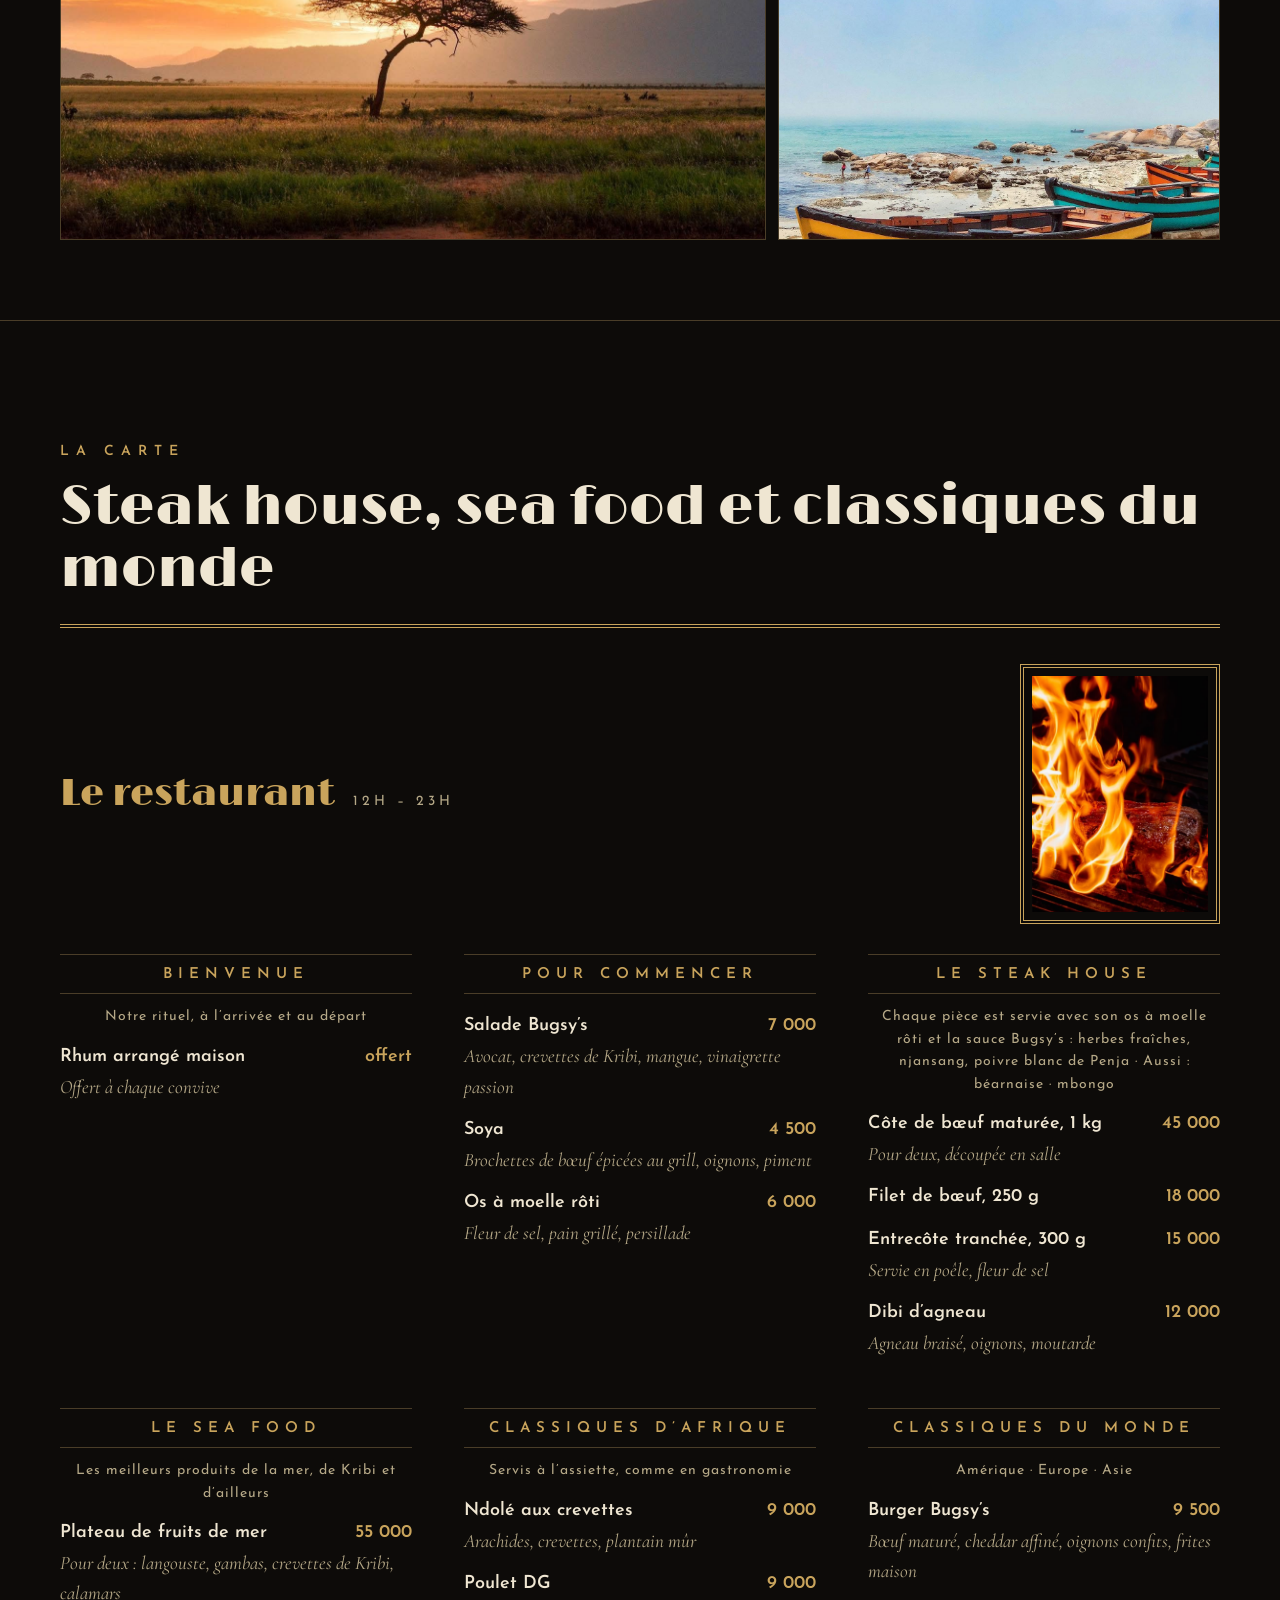
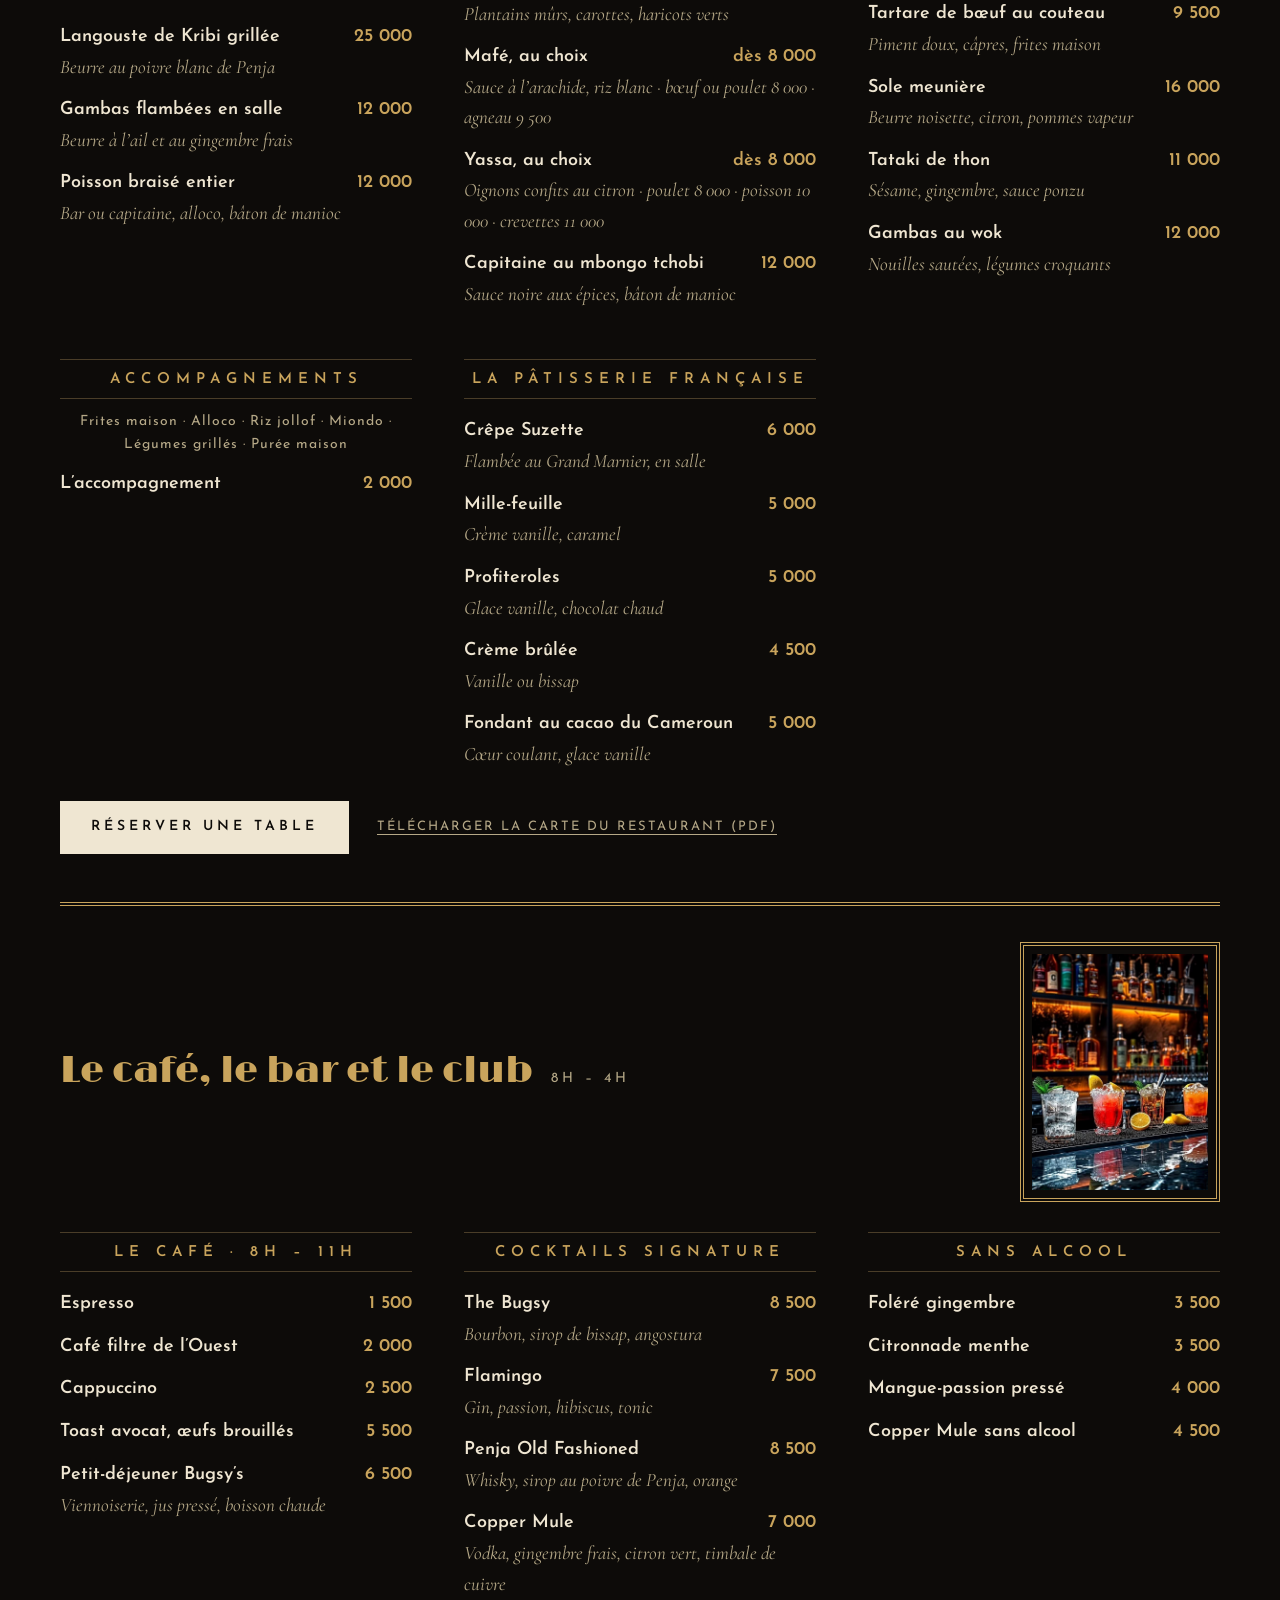
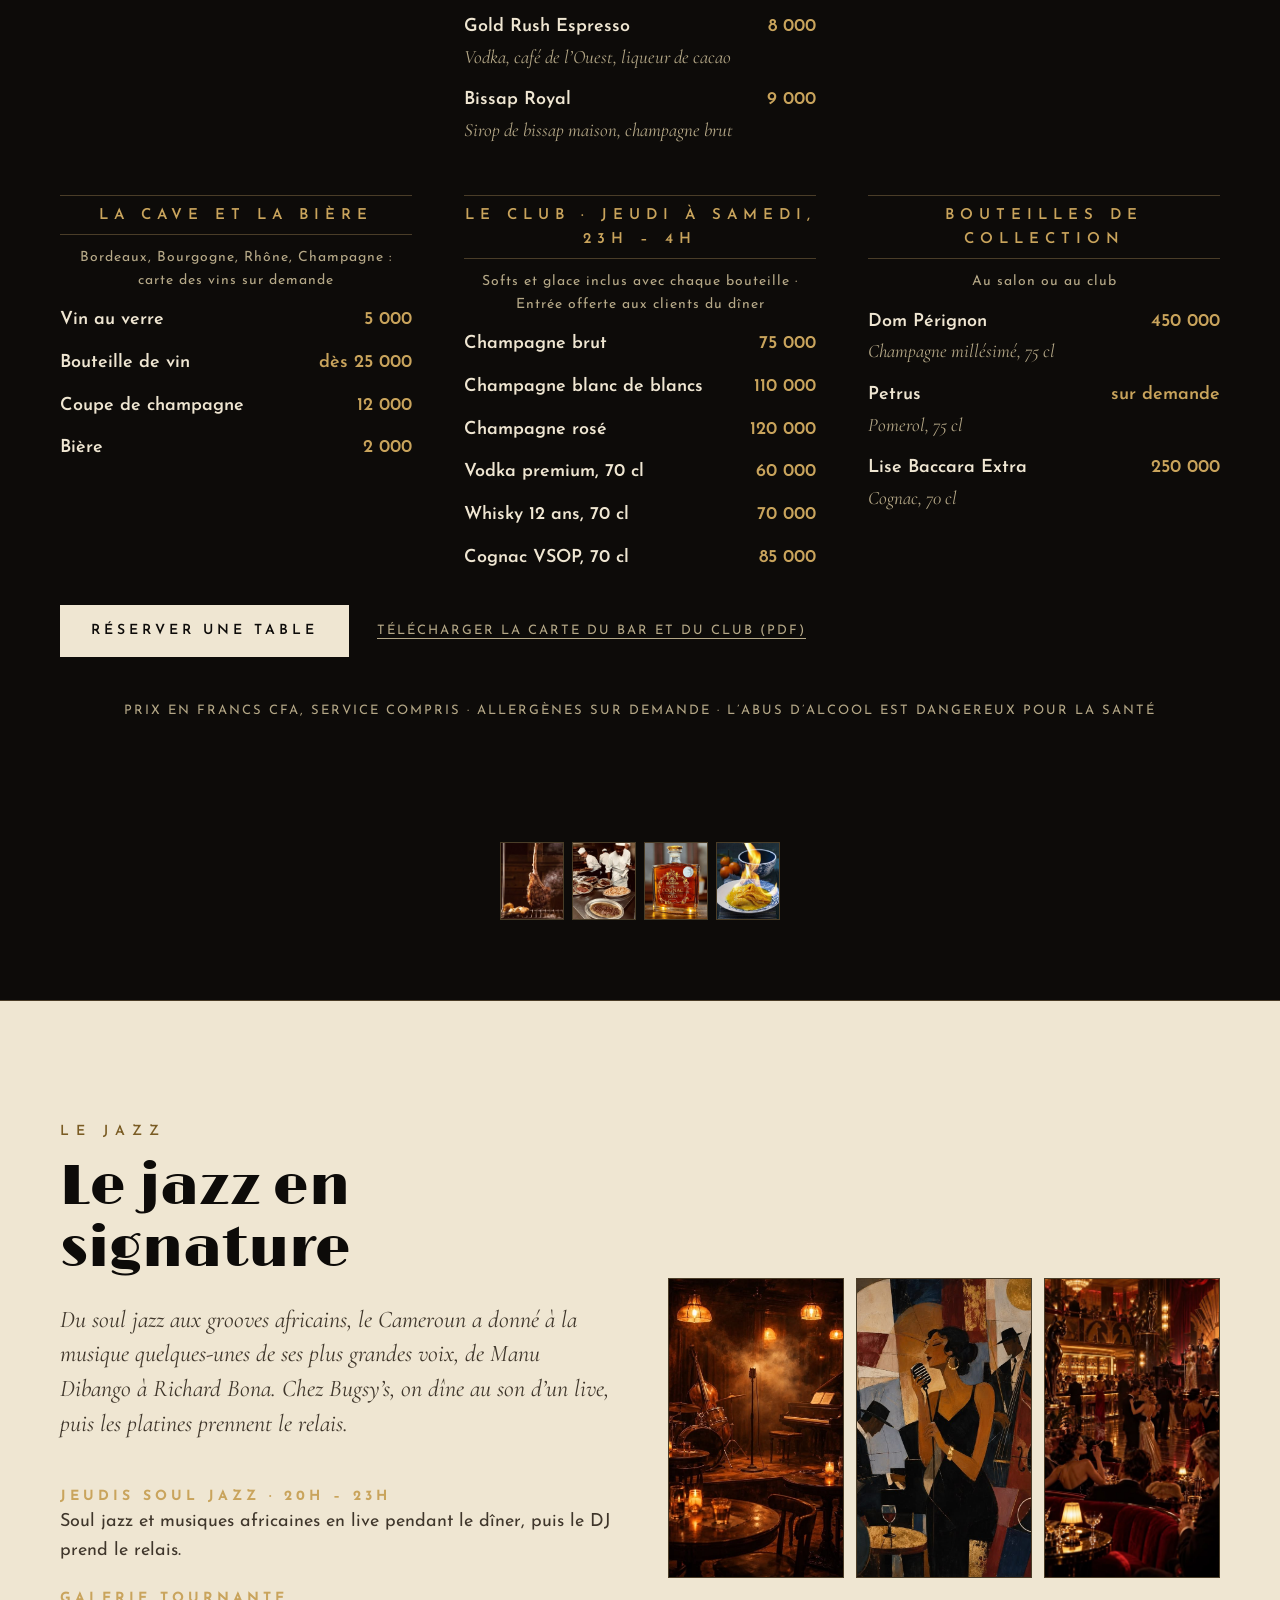
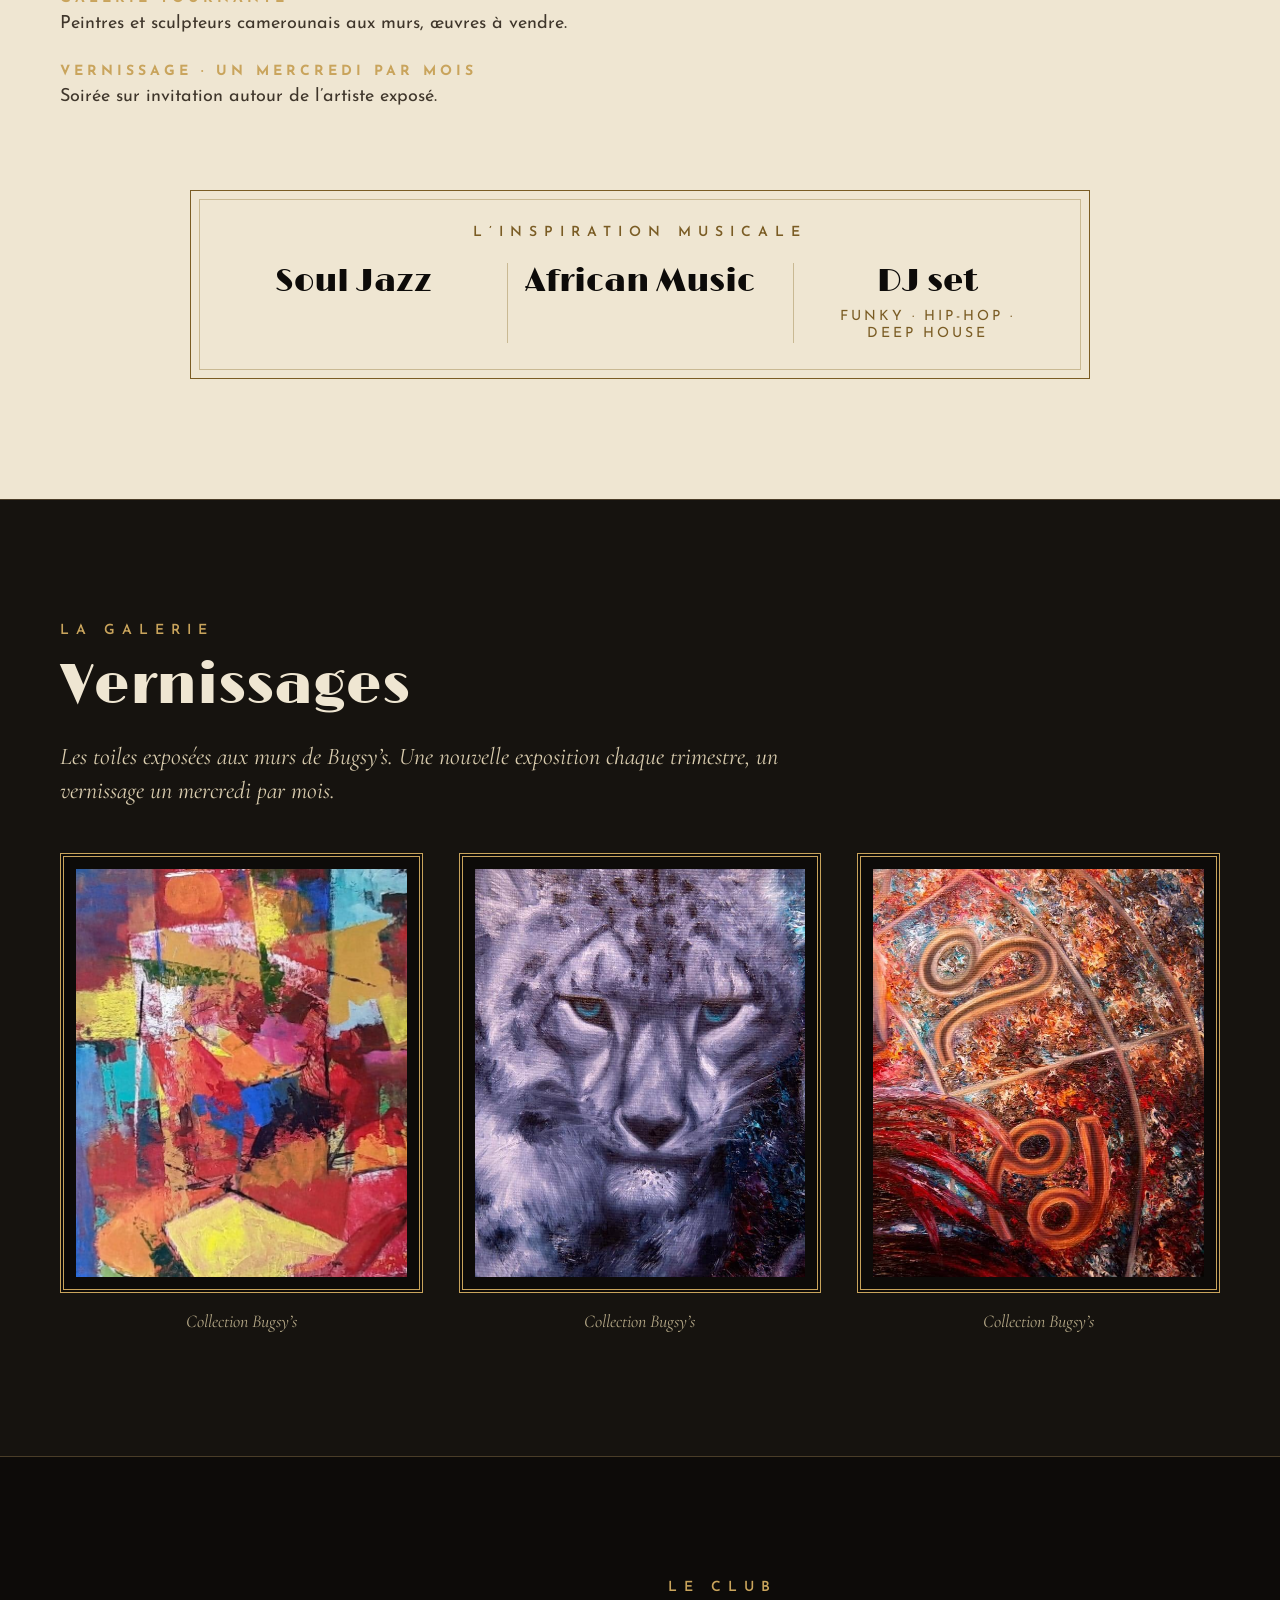
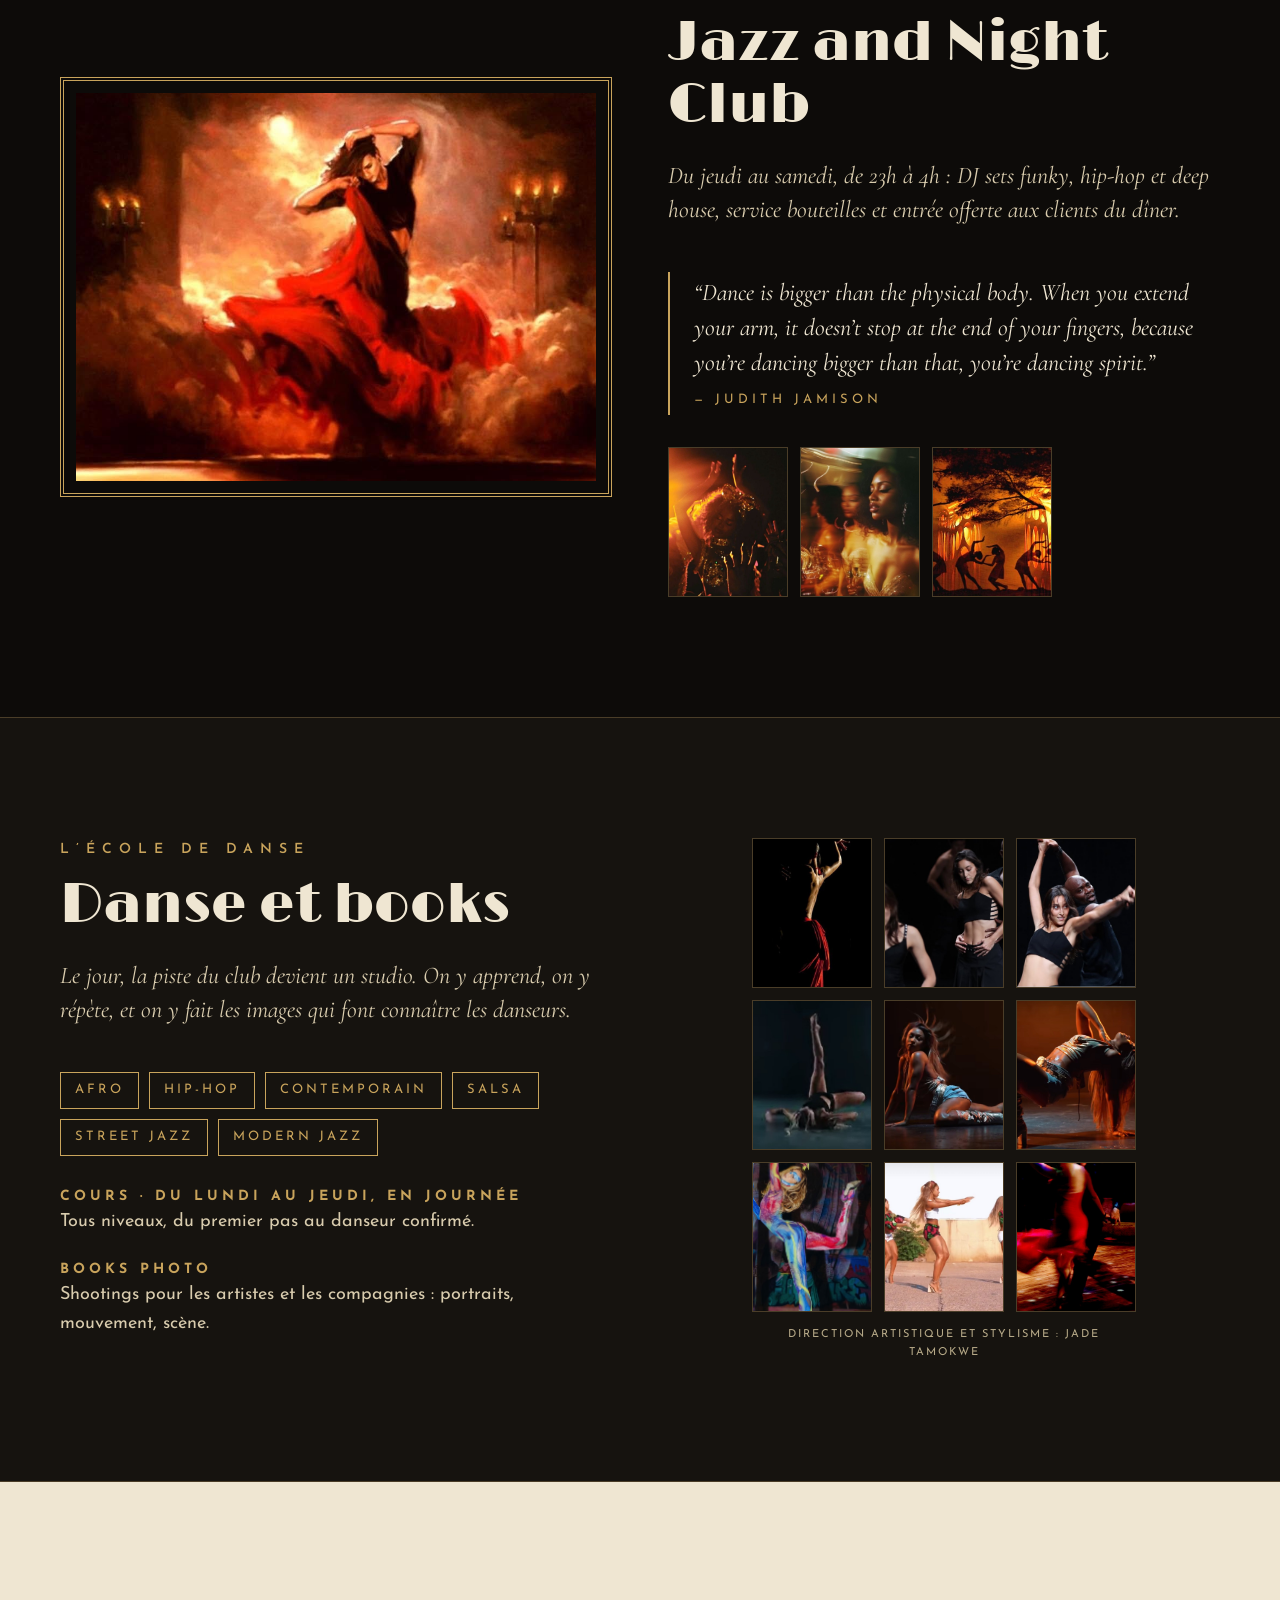
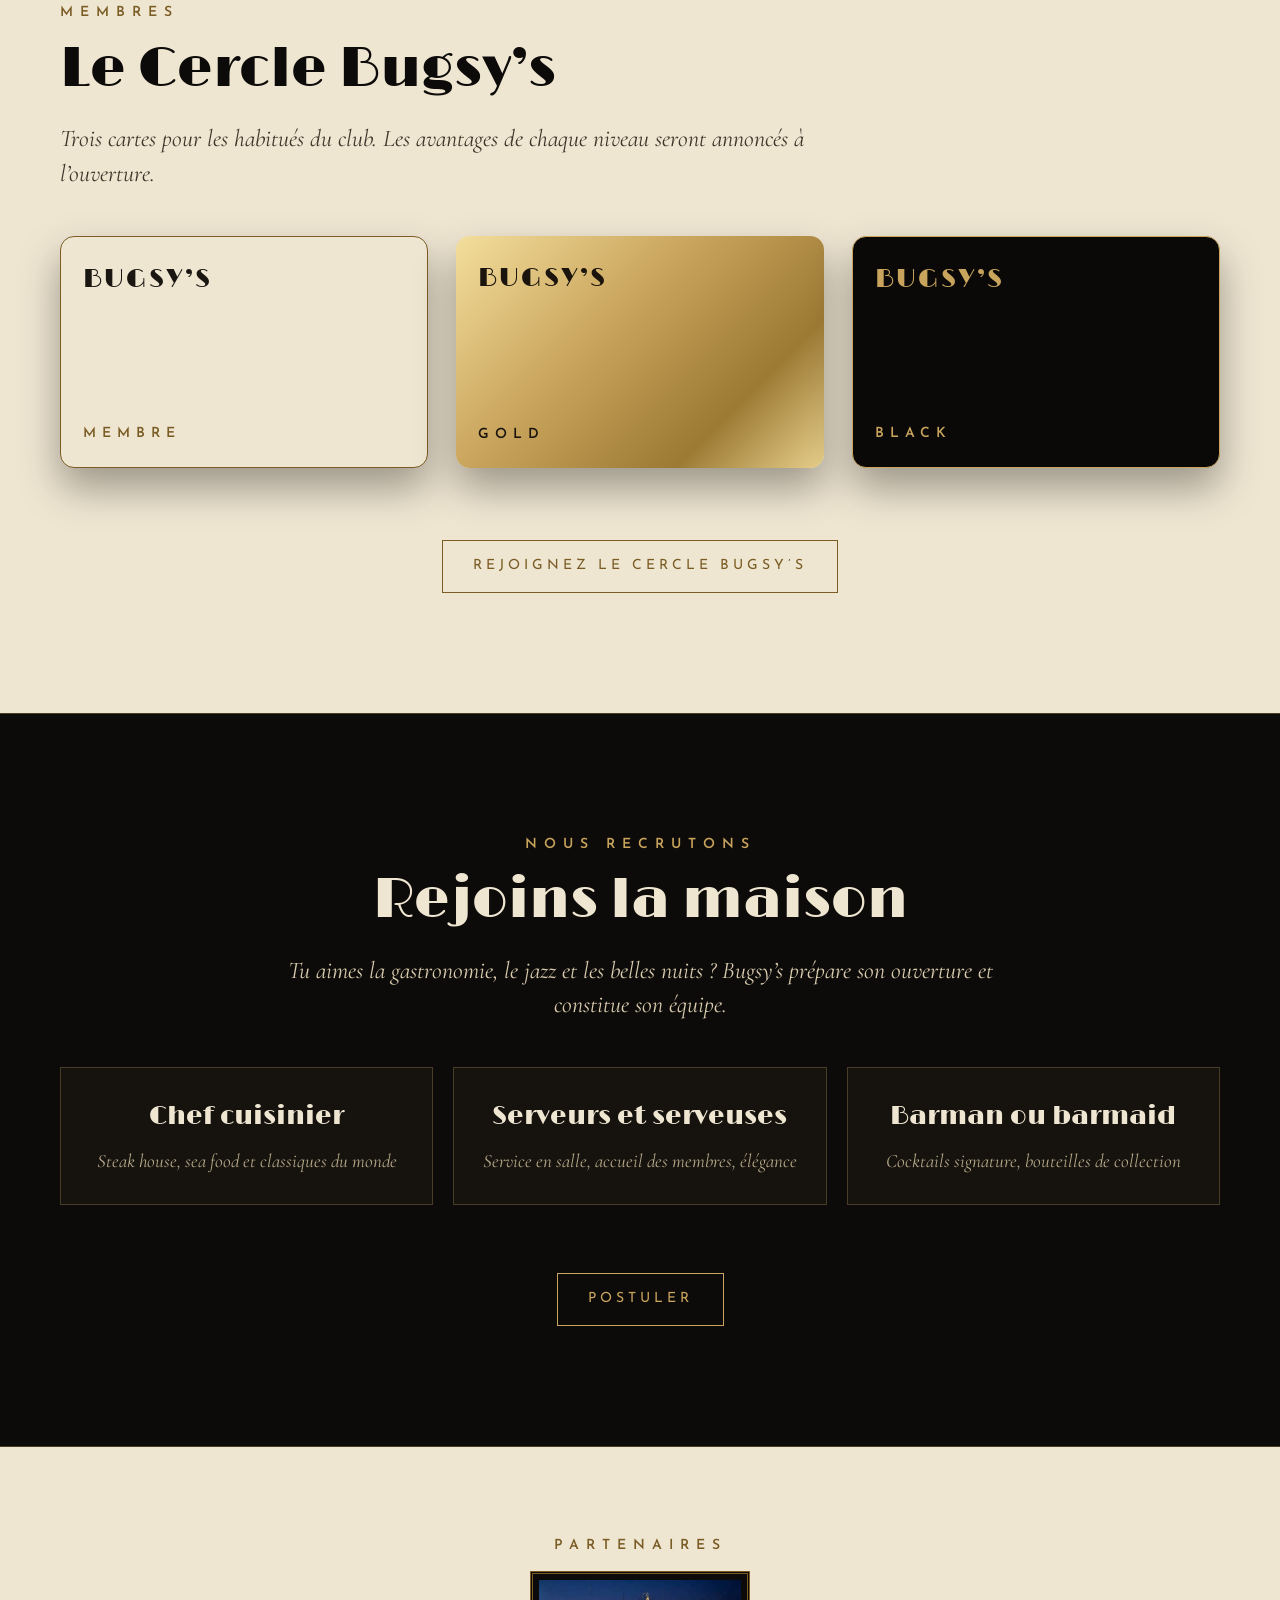
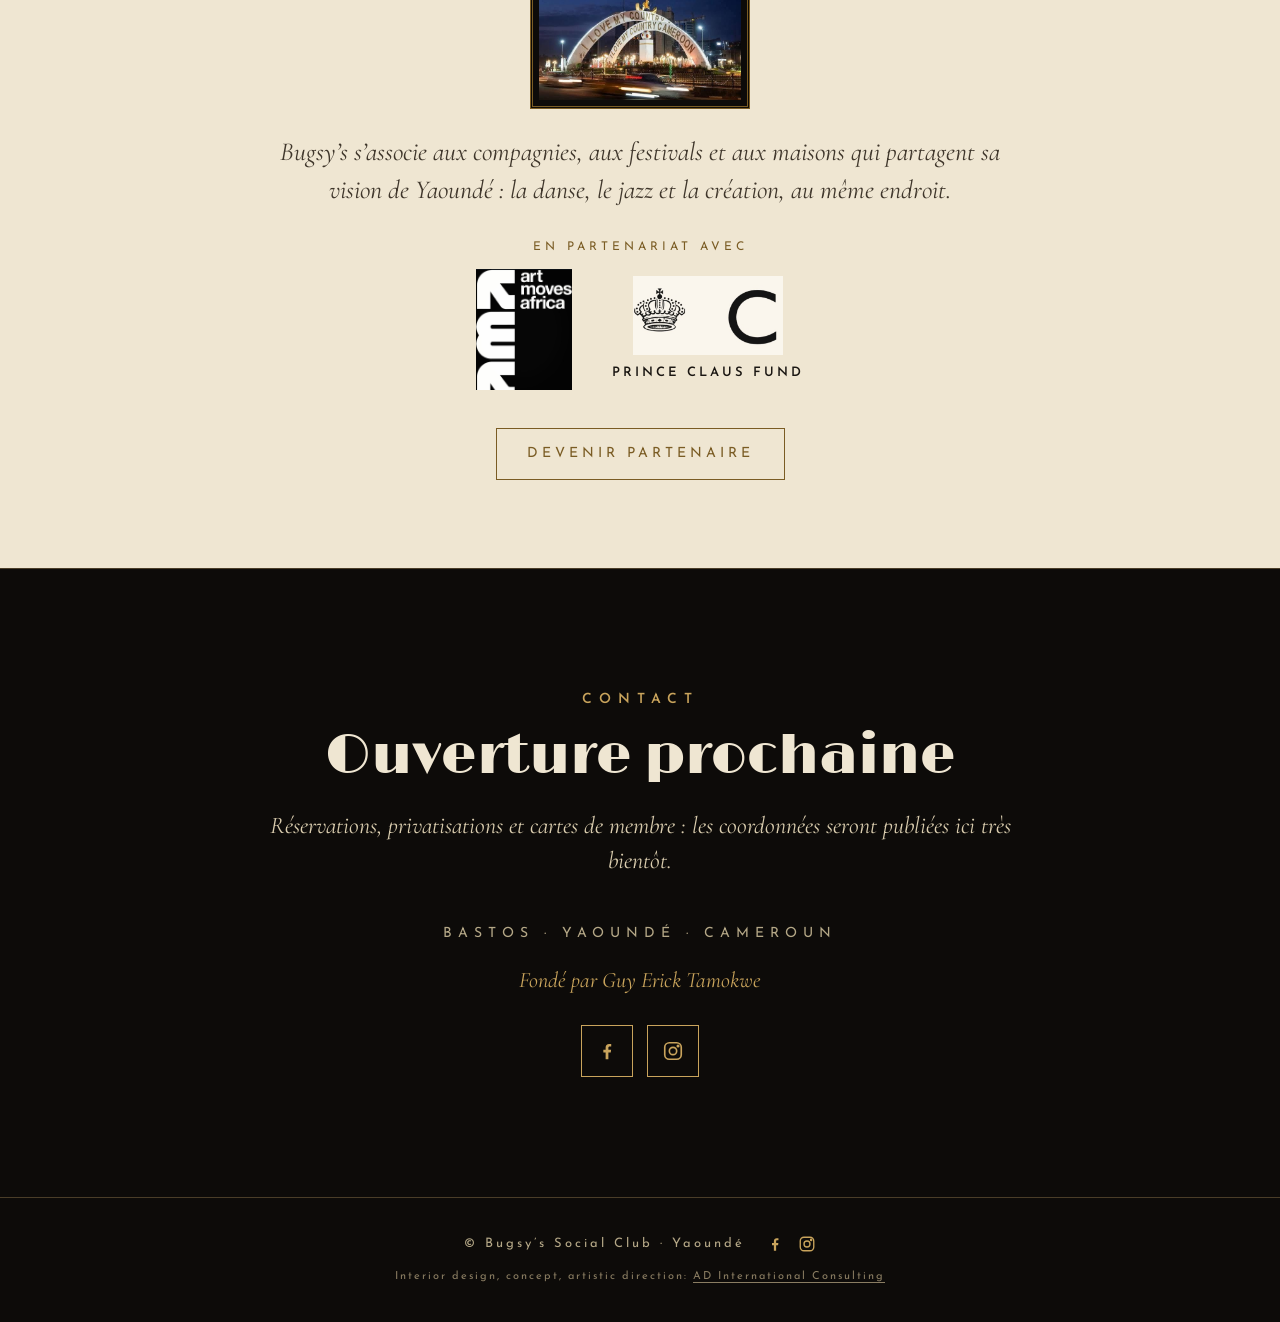
==== commit d3fcceff: "Partenaires : Prince Claus Fund" ====
--- a/index.html
+++ b/index.html
@@ -169,7 +169,7 @@
   <p class="eyebrow">Partenaires</p>
   <img class="partenaires-photo" src="assets/img/yaounde-arche.jpg" alt="L’arche « I Love My Country Cameroon » à Yaoundé, de nuit" loading="lazy">
   <p class="partenaires-texte">Bugsy’s s’associe aux compagnies, aux festivals et aux maisons qui partagent sa vision de Yaoundé : la danse, le jazz et la création, au même endroit.</p>
-  <div class="logos-partenaires"><p>En partenariat avec</p><a href="https://artmovesafrica.org/" target="_blank" rel="noopener"><img src="assets/img/logo-art-moves-africa.jpg" alt="Art Moves Africa" loading="lazy"></a></div>
+  <div class="logos-partenaires"><p>En partenariat avec</p><div class="logos-rangee"><a href="https://artmovesafrica.org/" target="_blank" rel="noopener"><img src="assets/img/logo-art-moves-africa.jpg" alt="Art Moves Africa" loading="lazy"></a><a class="logo-nomme" href="https://princeclausfund.org/" target="_blank" rel="noopener"><img src="assets/img/logo-prince-claus-fund.jpg" alt="" loading="lazy"><span>Prince Claus Fund</span></a></div></div>
   <a class="btn" href="#contact" data-objet="Partenariat">Devenir partenaire</a>
 </div></section>
 
--- a/assets/style.css
+++ b/assets/style.css
@@ -306,3 +306,8 @@
 .logos-partenaires { margin: 30px auto 6px; display: flex; flex-direction: column; align-items: center; gap: 12px; }
 .logos-partenaires p { margin: 0; font-size: 12px; letter-spacing: 4px; text-transform: uppercase; color: var(--bronze); }
 .logos-partenaires img { width: 96px; height: auto; display: block; }
+.logos-rangee { display: flex; align-items: center; justify-content: center; gap: 40px; flex-wrap: wrap; }
+.logos-rangee a { text-decoration: none; }
+.logo-nomme { display: flex; flex-direction: column; align-items: center; gap: 8px; }
+.logos-partenaires .logo-nomme img { width: 150px; }
+.logo-nomme span { font-size: 13px; font-weight: 600; letter-spacing: 3px; text-transform: uppercase; color: #1a1612; }
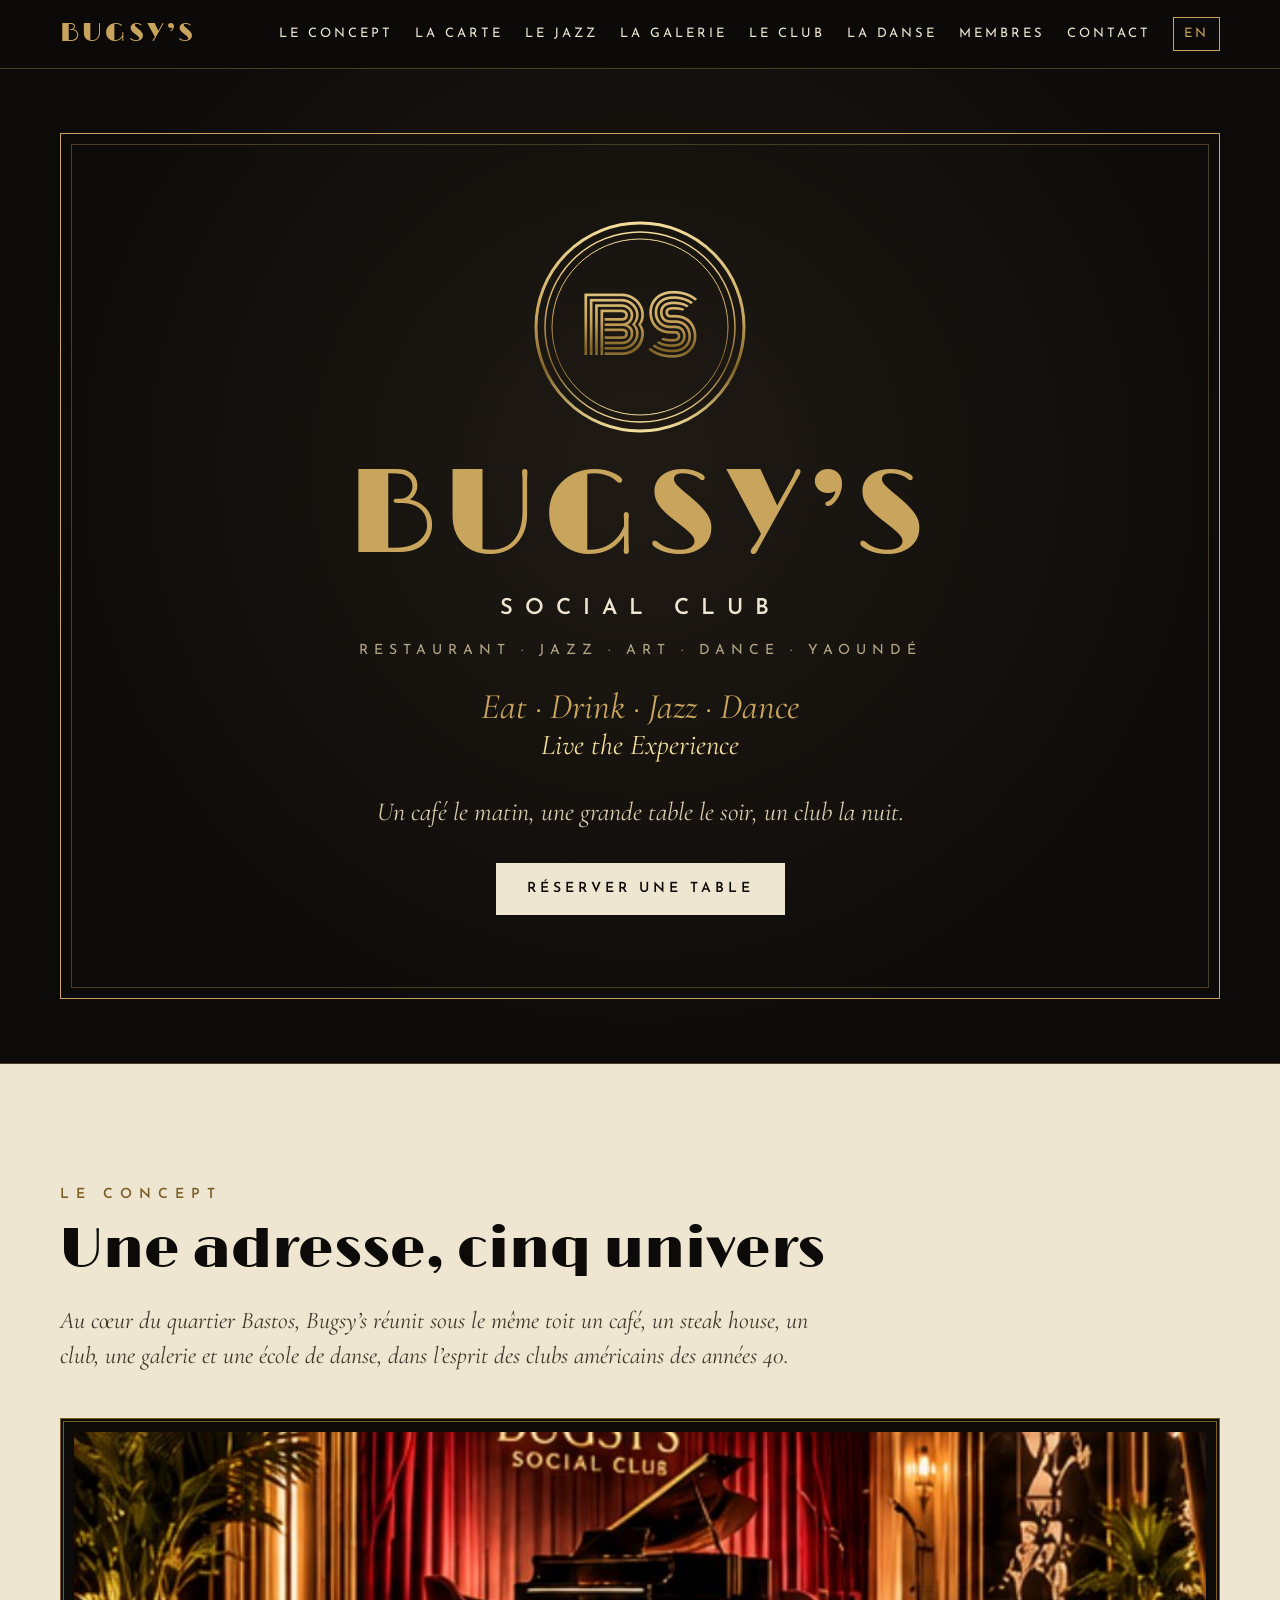
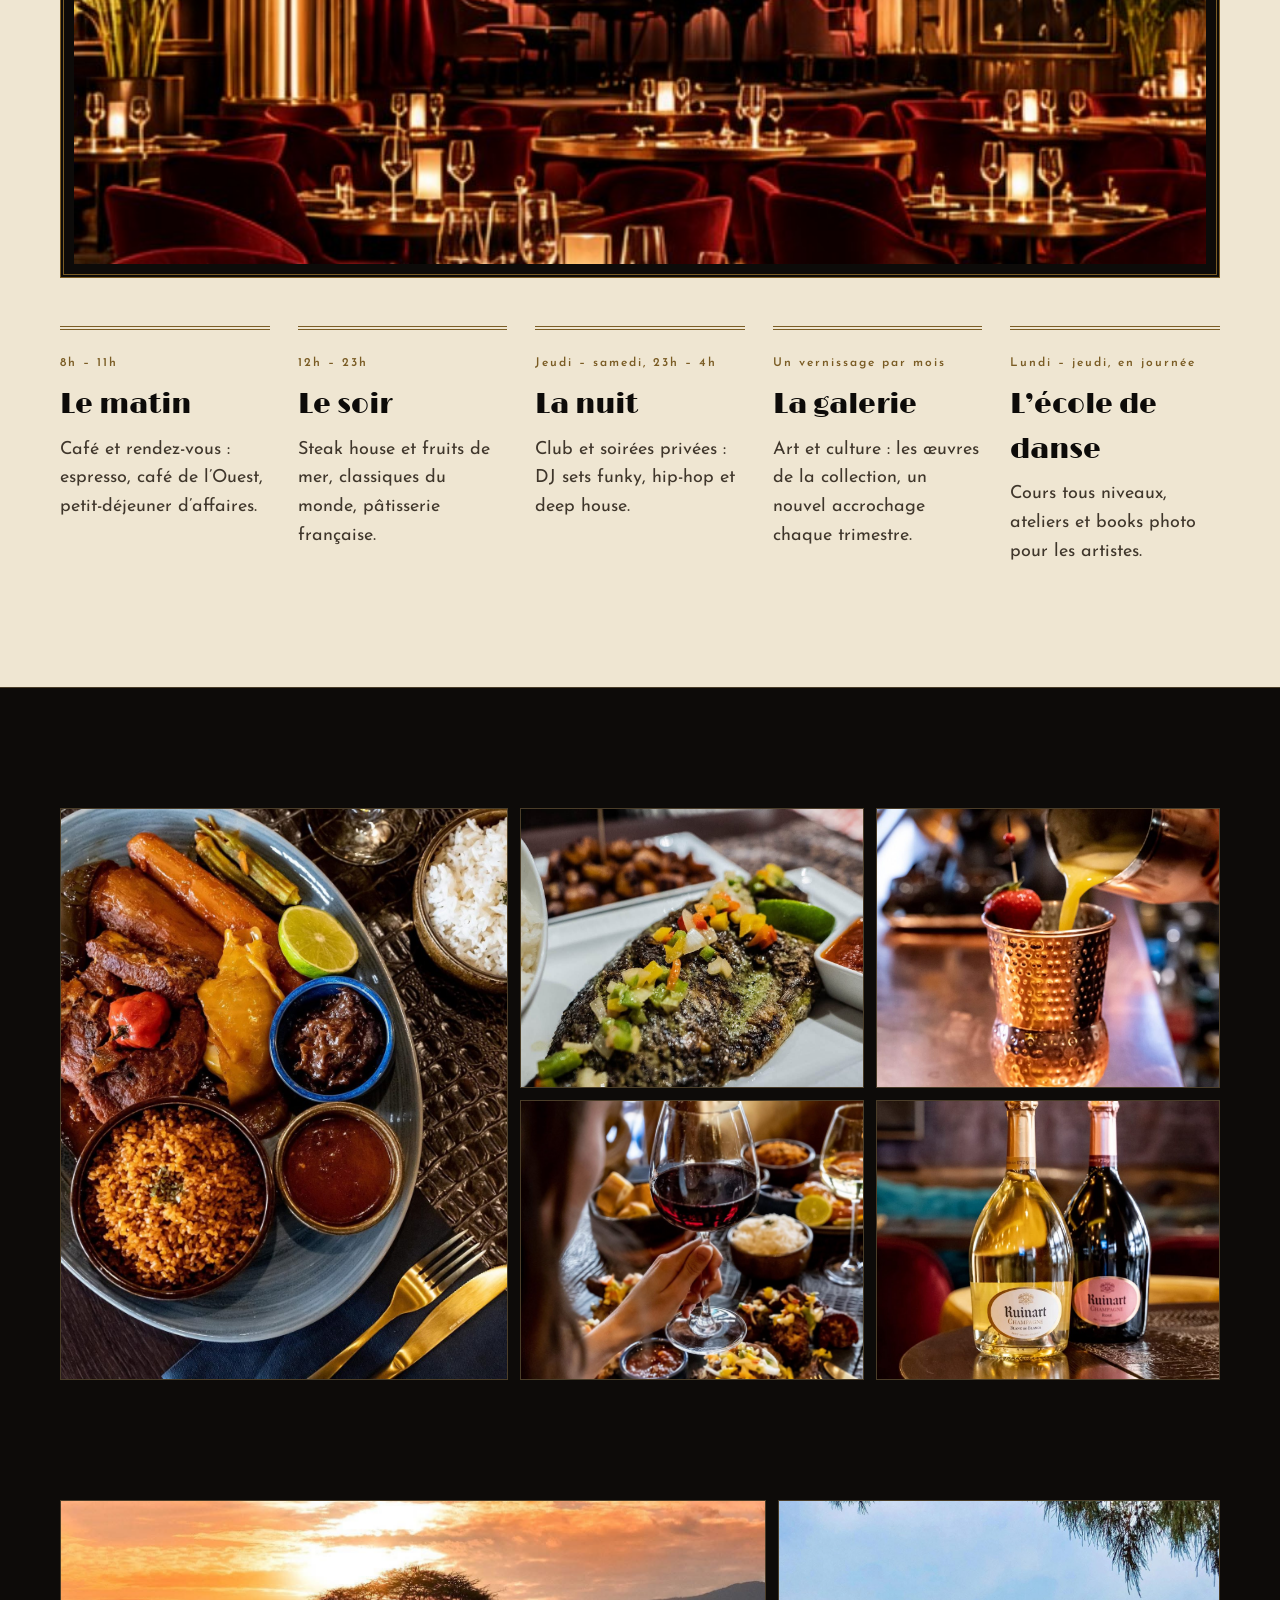
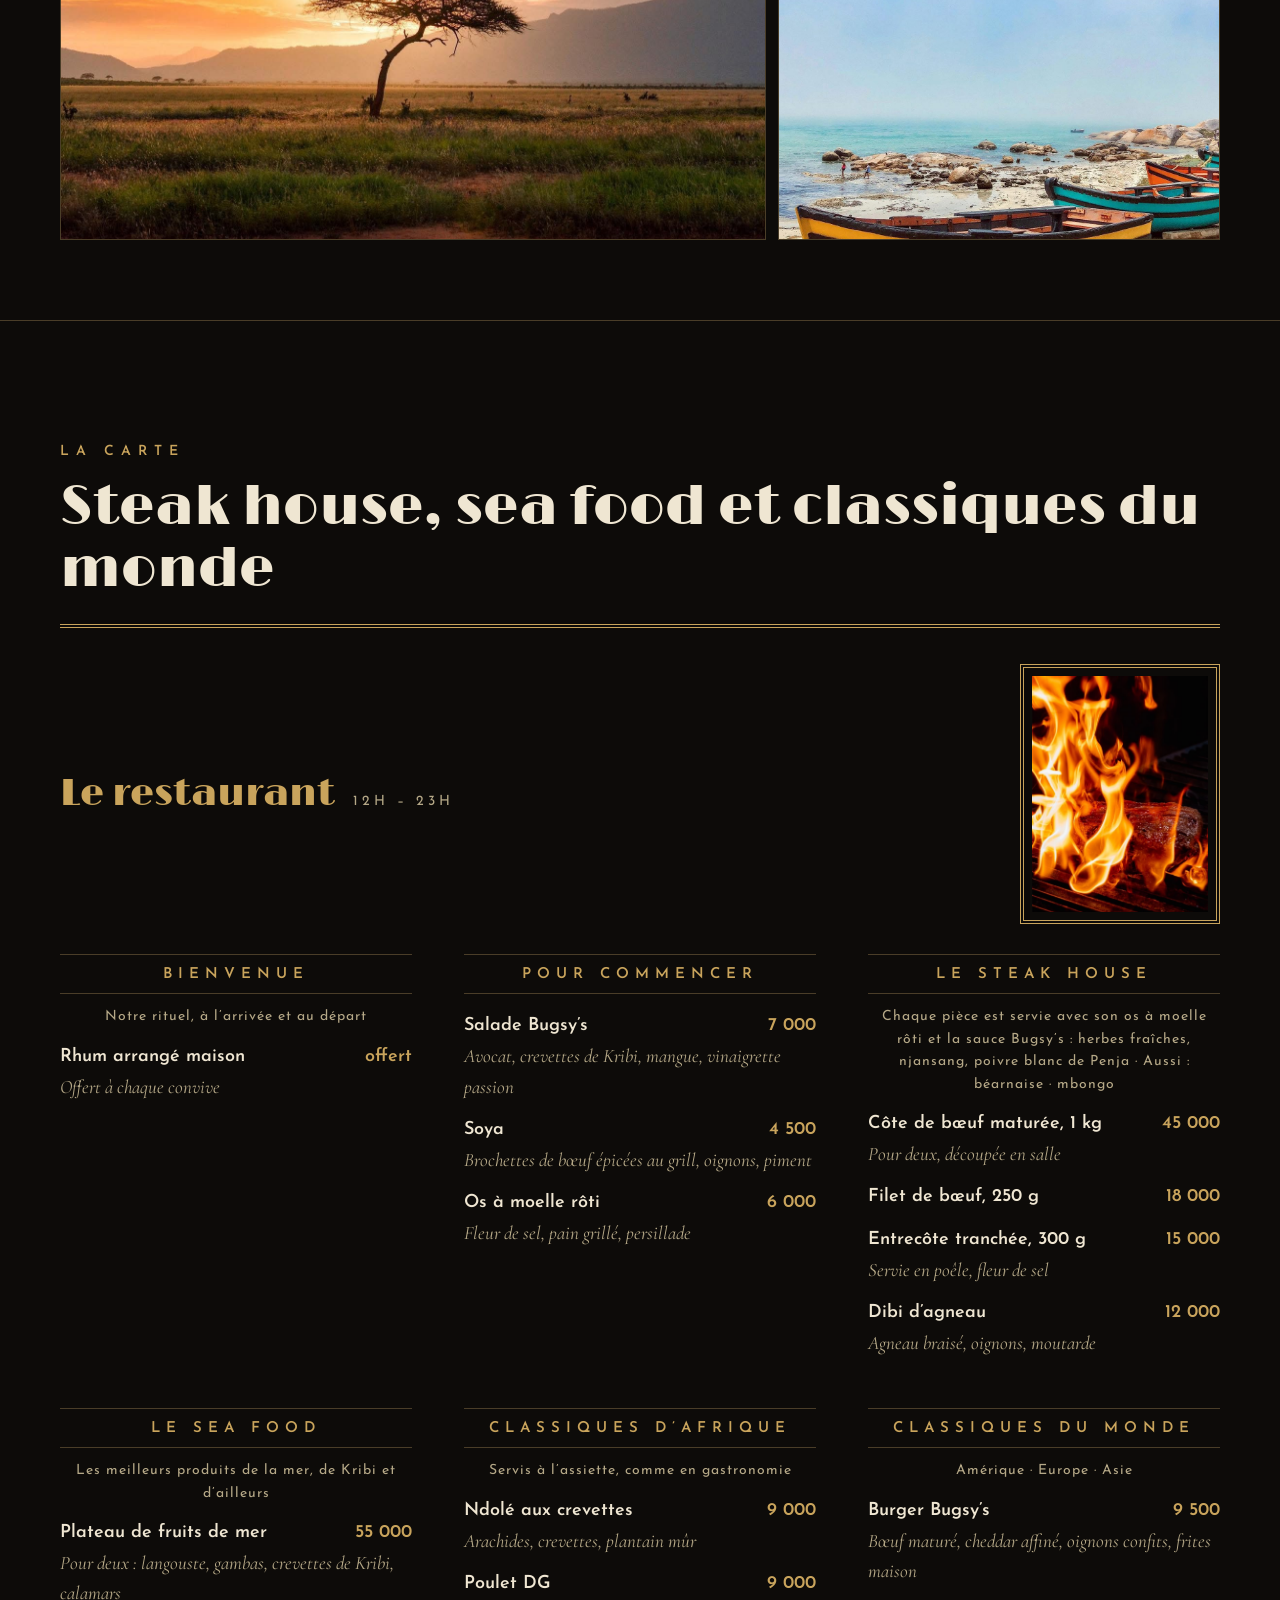
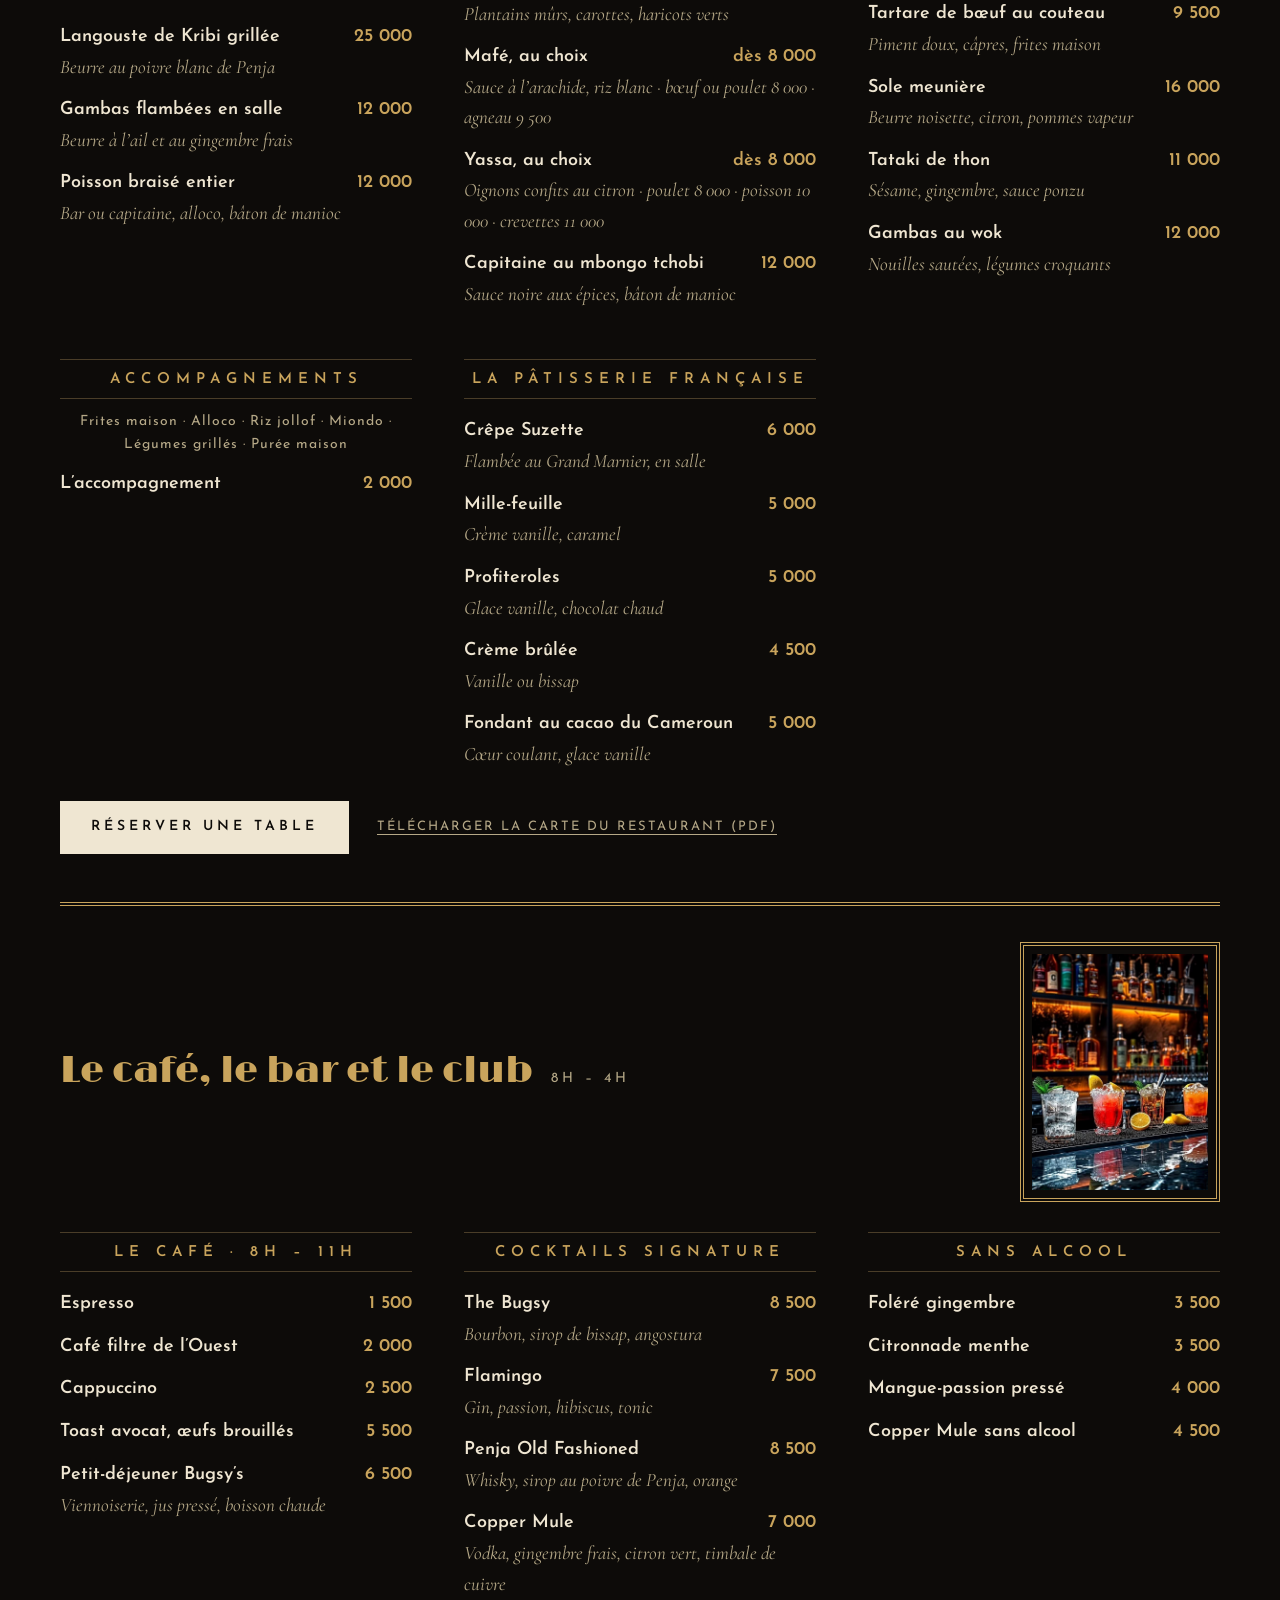
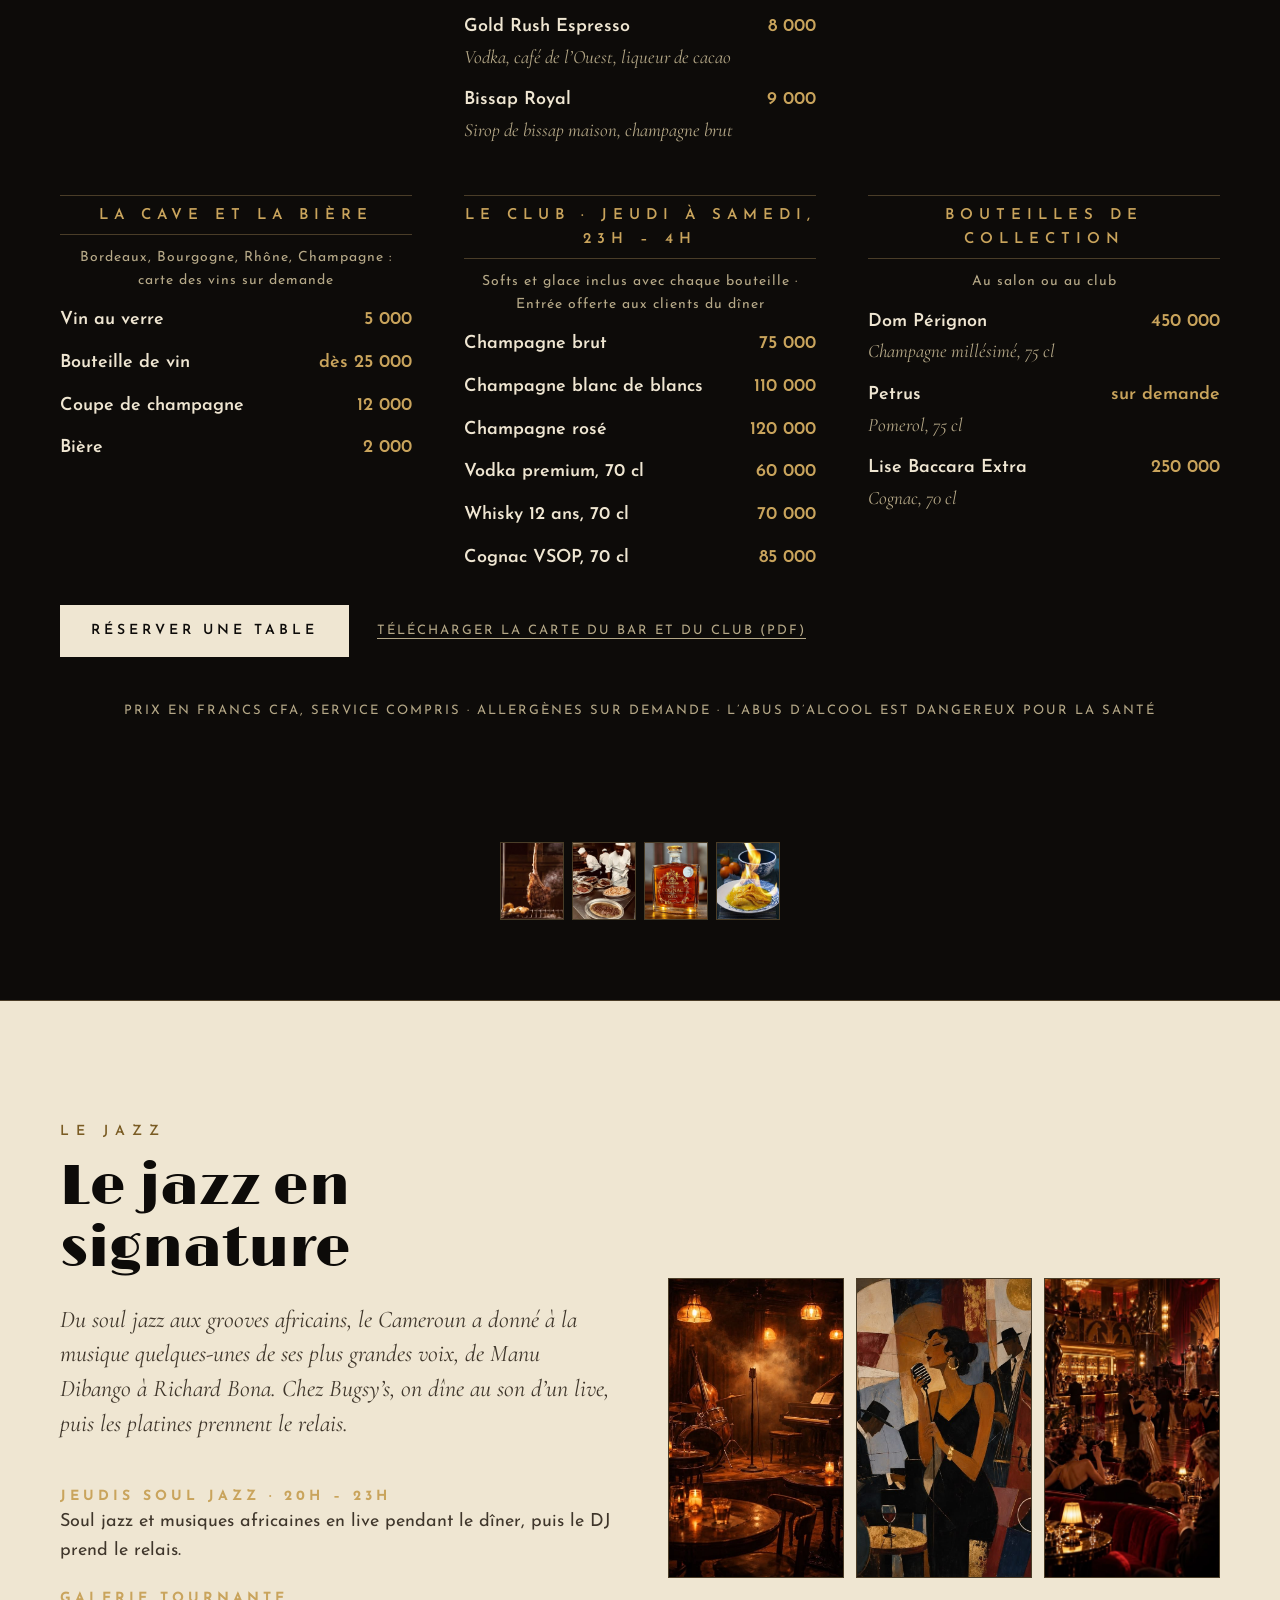
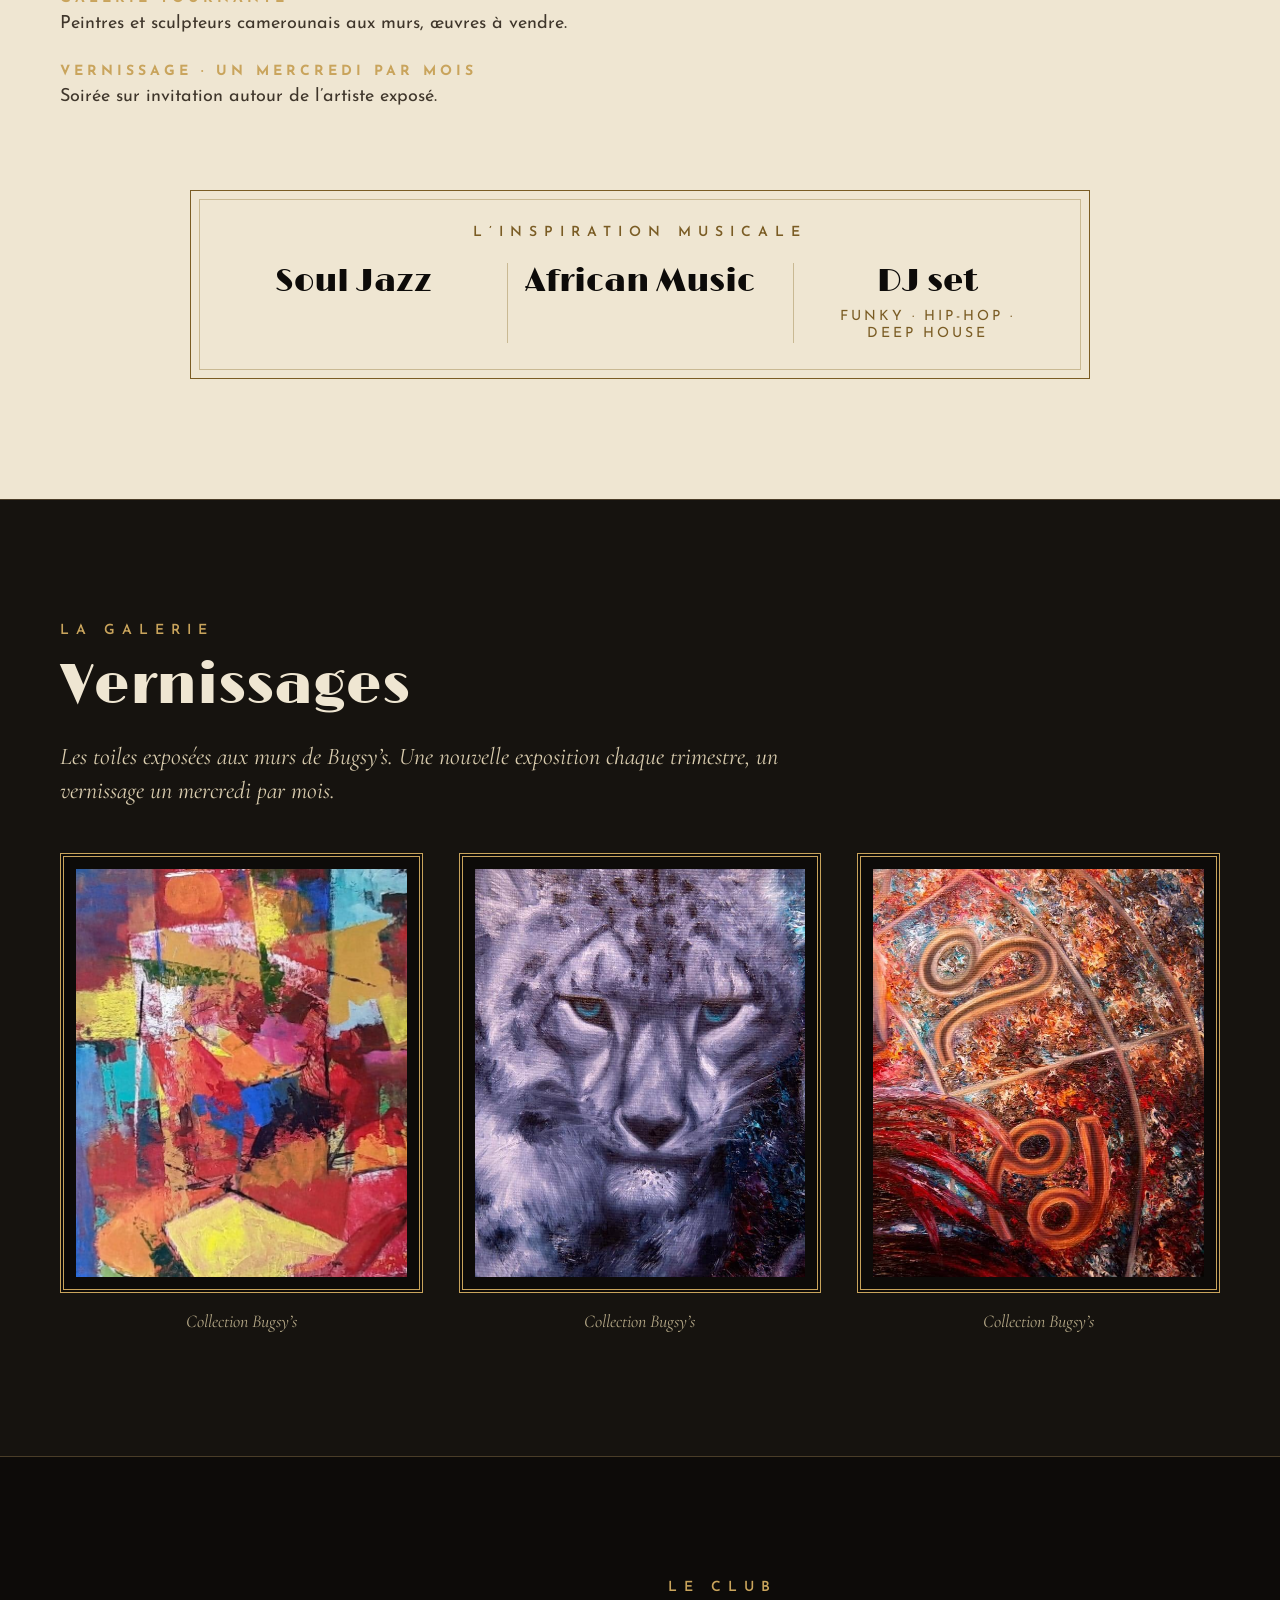
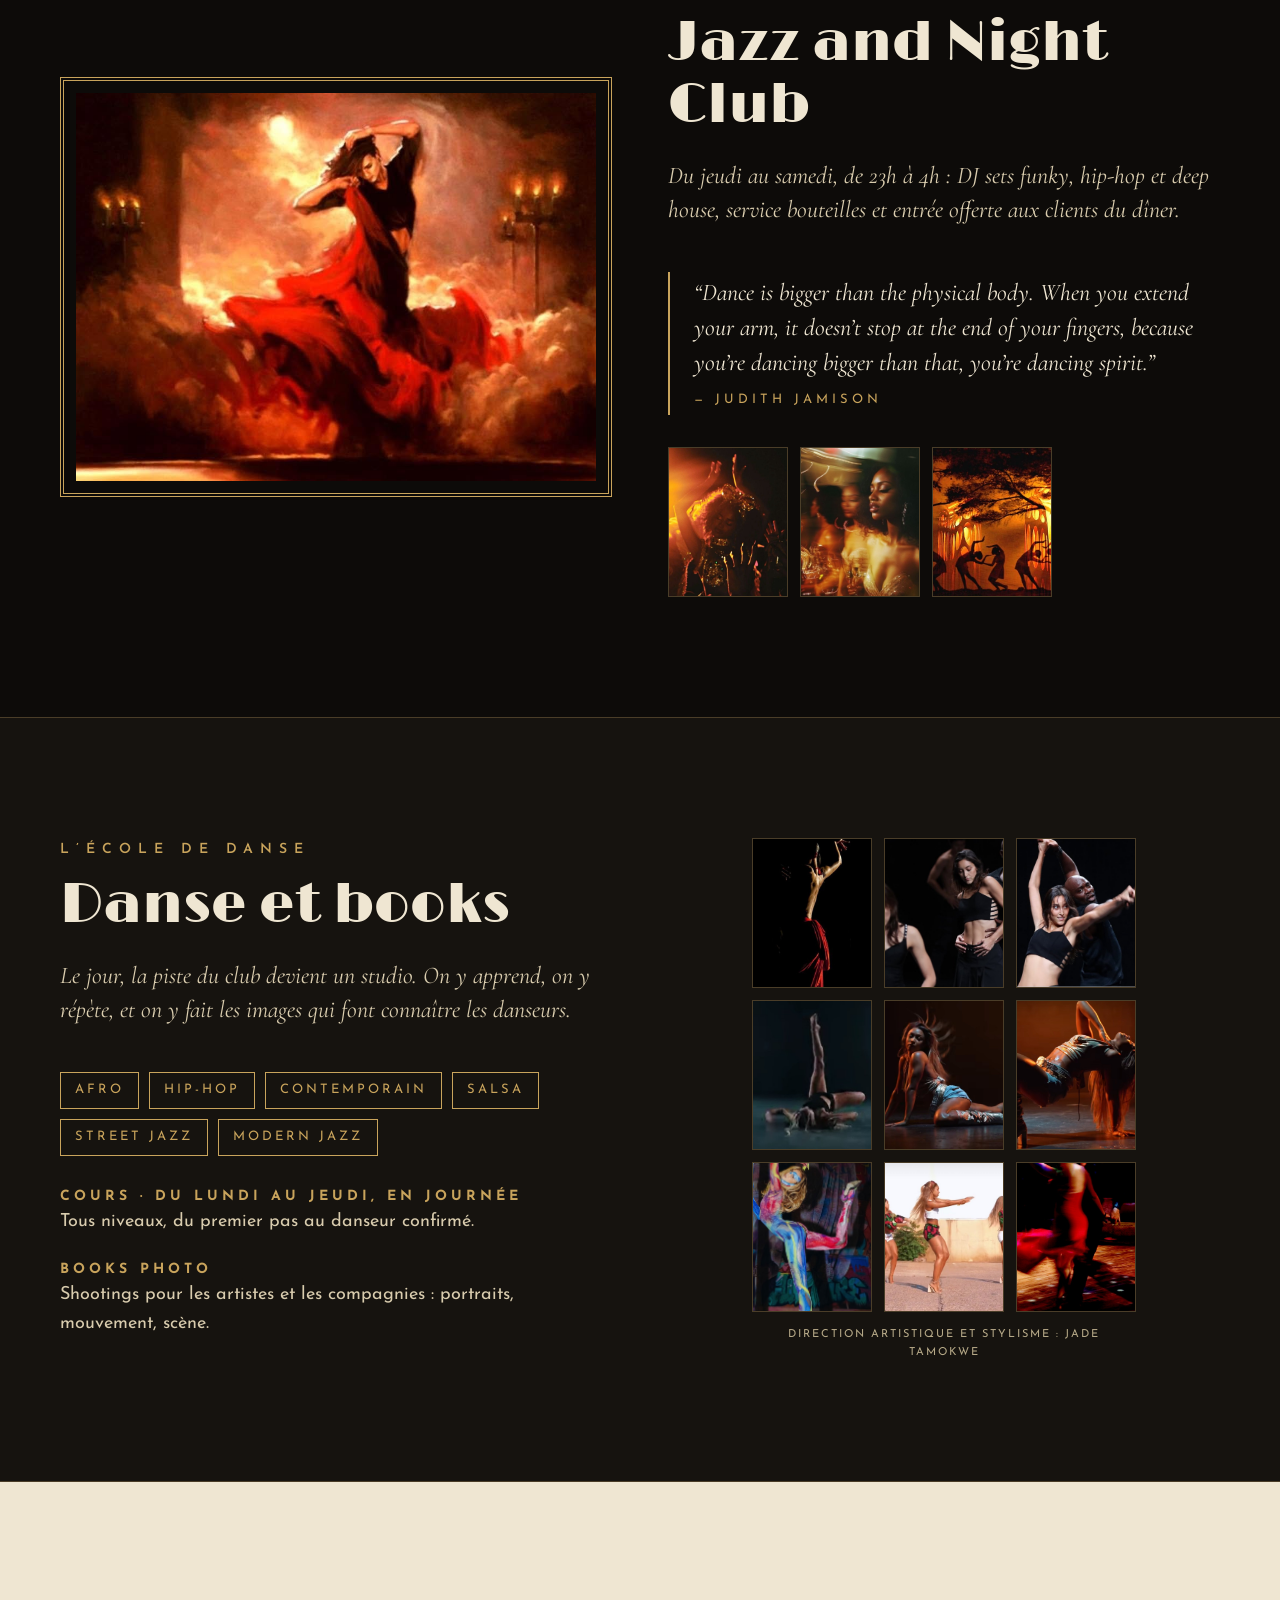
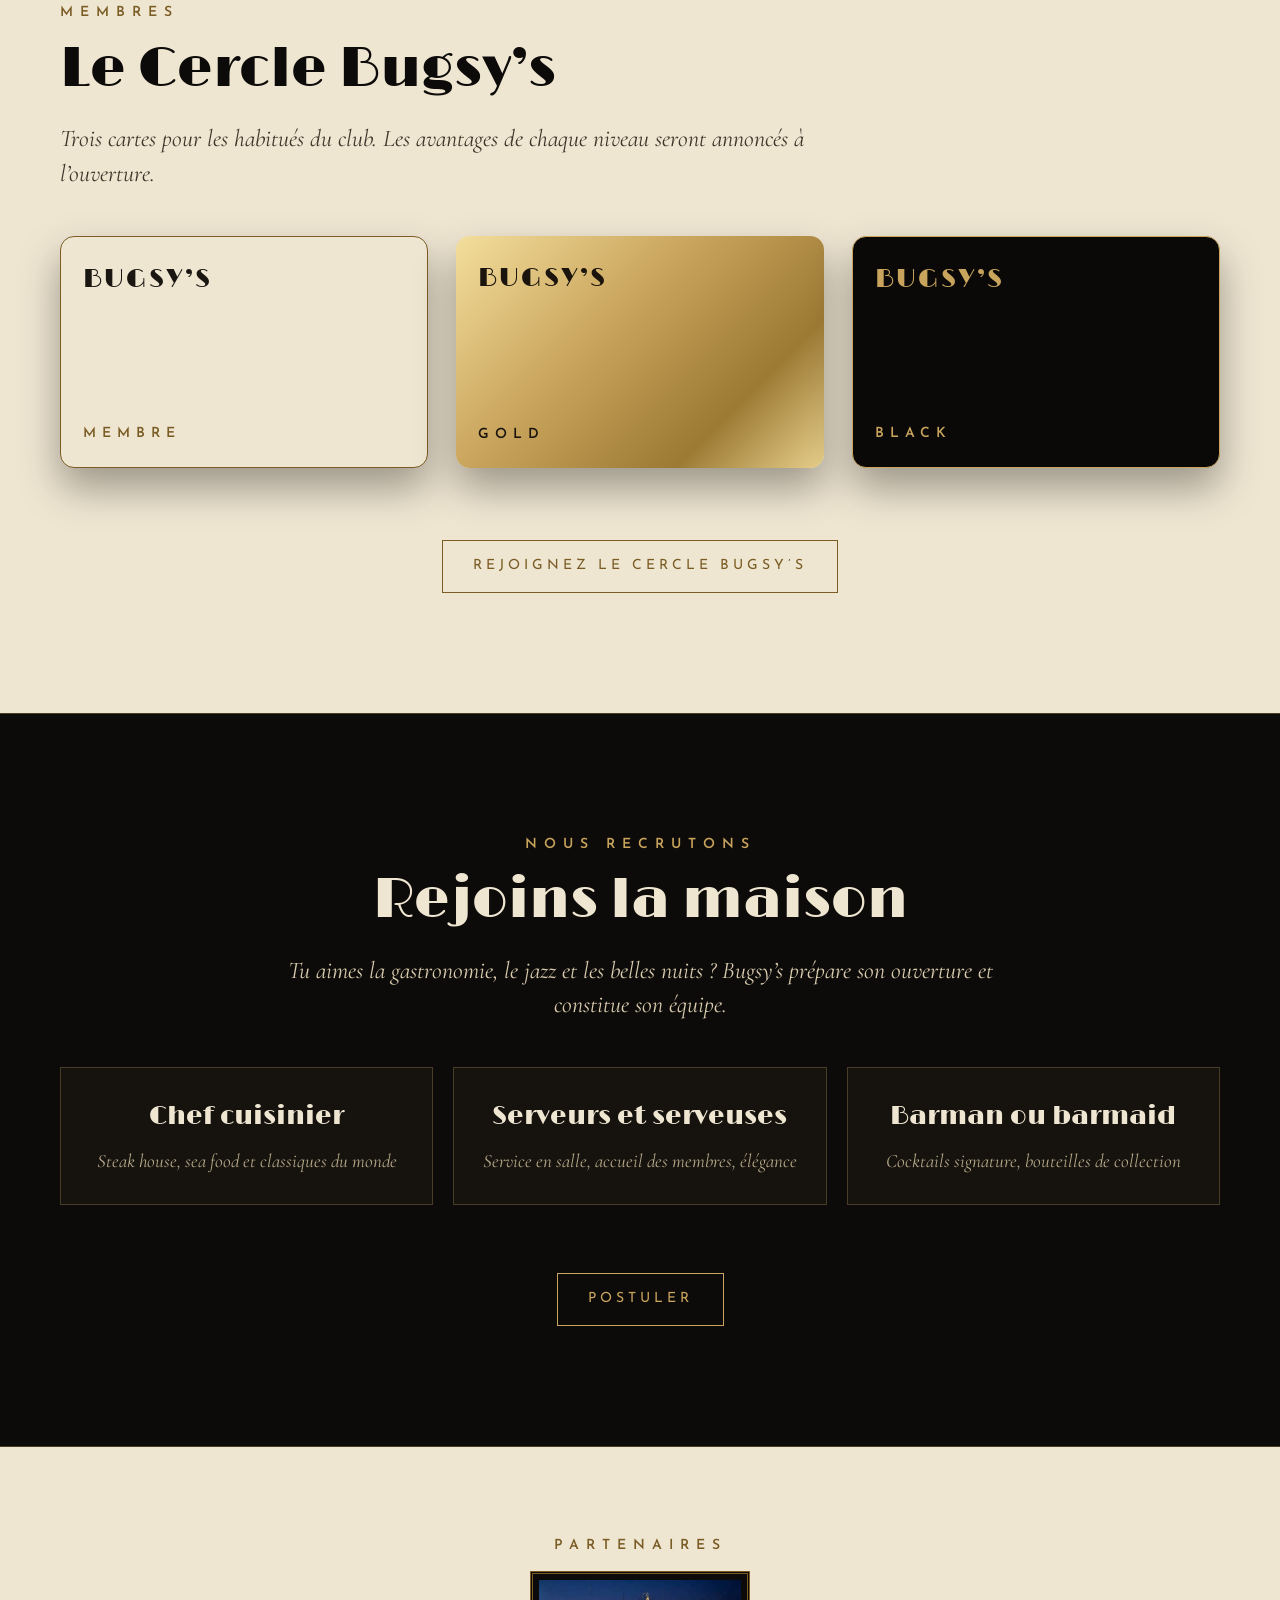
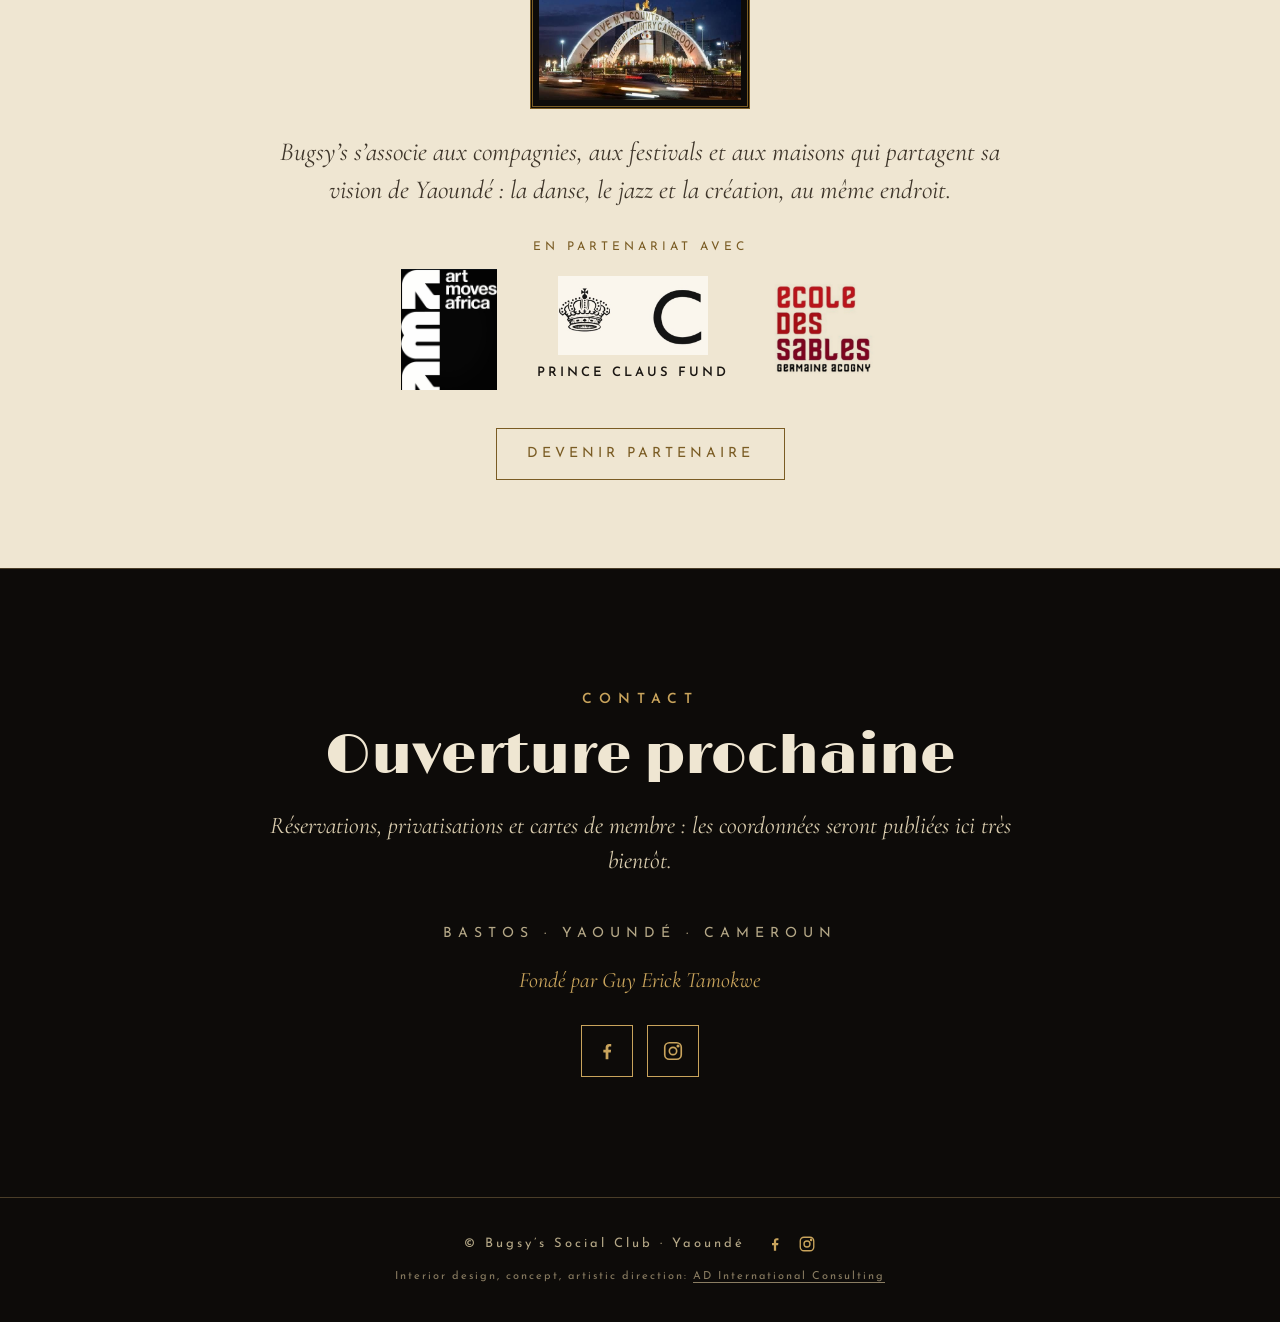
==== commit 52bb7b59: "Partenaires : École des Sables" ====
--- a/index.html
+++ b/index.html
@@ -169,7 +169,7 @@
   <p class="eyebrow">Partenaires</p>
   <img class="partenaires-photo" src="assets/img/yaounde-arche.jpg" alt="L’arche « I Love My Country Cameroon » à Yaoundé, de nuit" loading="lazy">
   <p class="partenaires-texte">Bugsy’s s’associe aux compagnies, aux festivals et aux maisons qui partagent sa vision de Yaoundé : la danse, le jazz et la création, au même endroit.</p>
-  <div class="logos-partenaires"><p>En partenariat avec</p><div class="logos-rangee"><a href="https://artmovesafrica.org/" target="_blank" rel="noopener"><img src="assets/img/logo-art-moves-africa.jpg" alt="Art Moves Africa" loading="lazy"></a><a class="logo-nomme" href="https://princeclausfund.org/" target="_blank" rel="noopener"><img src="assets/img/logo-prince-claus-fund.jpg" alt="" loading="lazy"><span>Prince Claus Fund</span></a></div></div>
+  <div class="logos-partenaires"><p>En partenariat avec</p><div class="logos-rangee"><a href="https://artmovesafrica.org/" target="_blank" rel="noopener"><img src="assets/img/logo-art-moves-africa.jpg" alt="Art Moves Africa" loading="lazy"></a><a class="logo-nomme" href="https://princeclausfund.org/" target="_blank" rel="noopener"><img src="assets/img/logo-prince-claus-fund.jpg" alt="" loading="lazy"><span>Prince Claus Fund</span></a><a href="https://ecoledessables.org/" target="_blank" rel="noopener"><img class="logo-eds" src="assets/img/logo-ecole-des-sables.jpg" alt="École des Sables, Germaine Acogny" loading="lazy"></a></div></div>
   <a class="btn" href="#contact" data-objet="Partenariat">Devenir partenaire</a>
 </div></section>
 
--- a/assets/style.css
+++ b/assets/style.css
@@ -311,3 +311,4 @@
 .logo-nomme { display: flex; flex-direction: column; align-items: center; gap: 8px; }
 .logos-partenaires .logo-nomme img { width: 150px; }
 .logo-nomme span { font-size: 13px; font-weight: 600; letter-spacing: 3px; text-transform: uppercase; color: #1a1612; }
+.logos-partenaires img.logo-eds { width: 110px; mix-blend-mode: multiply; }
